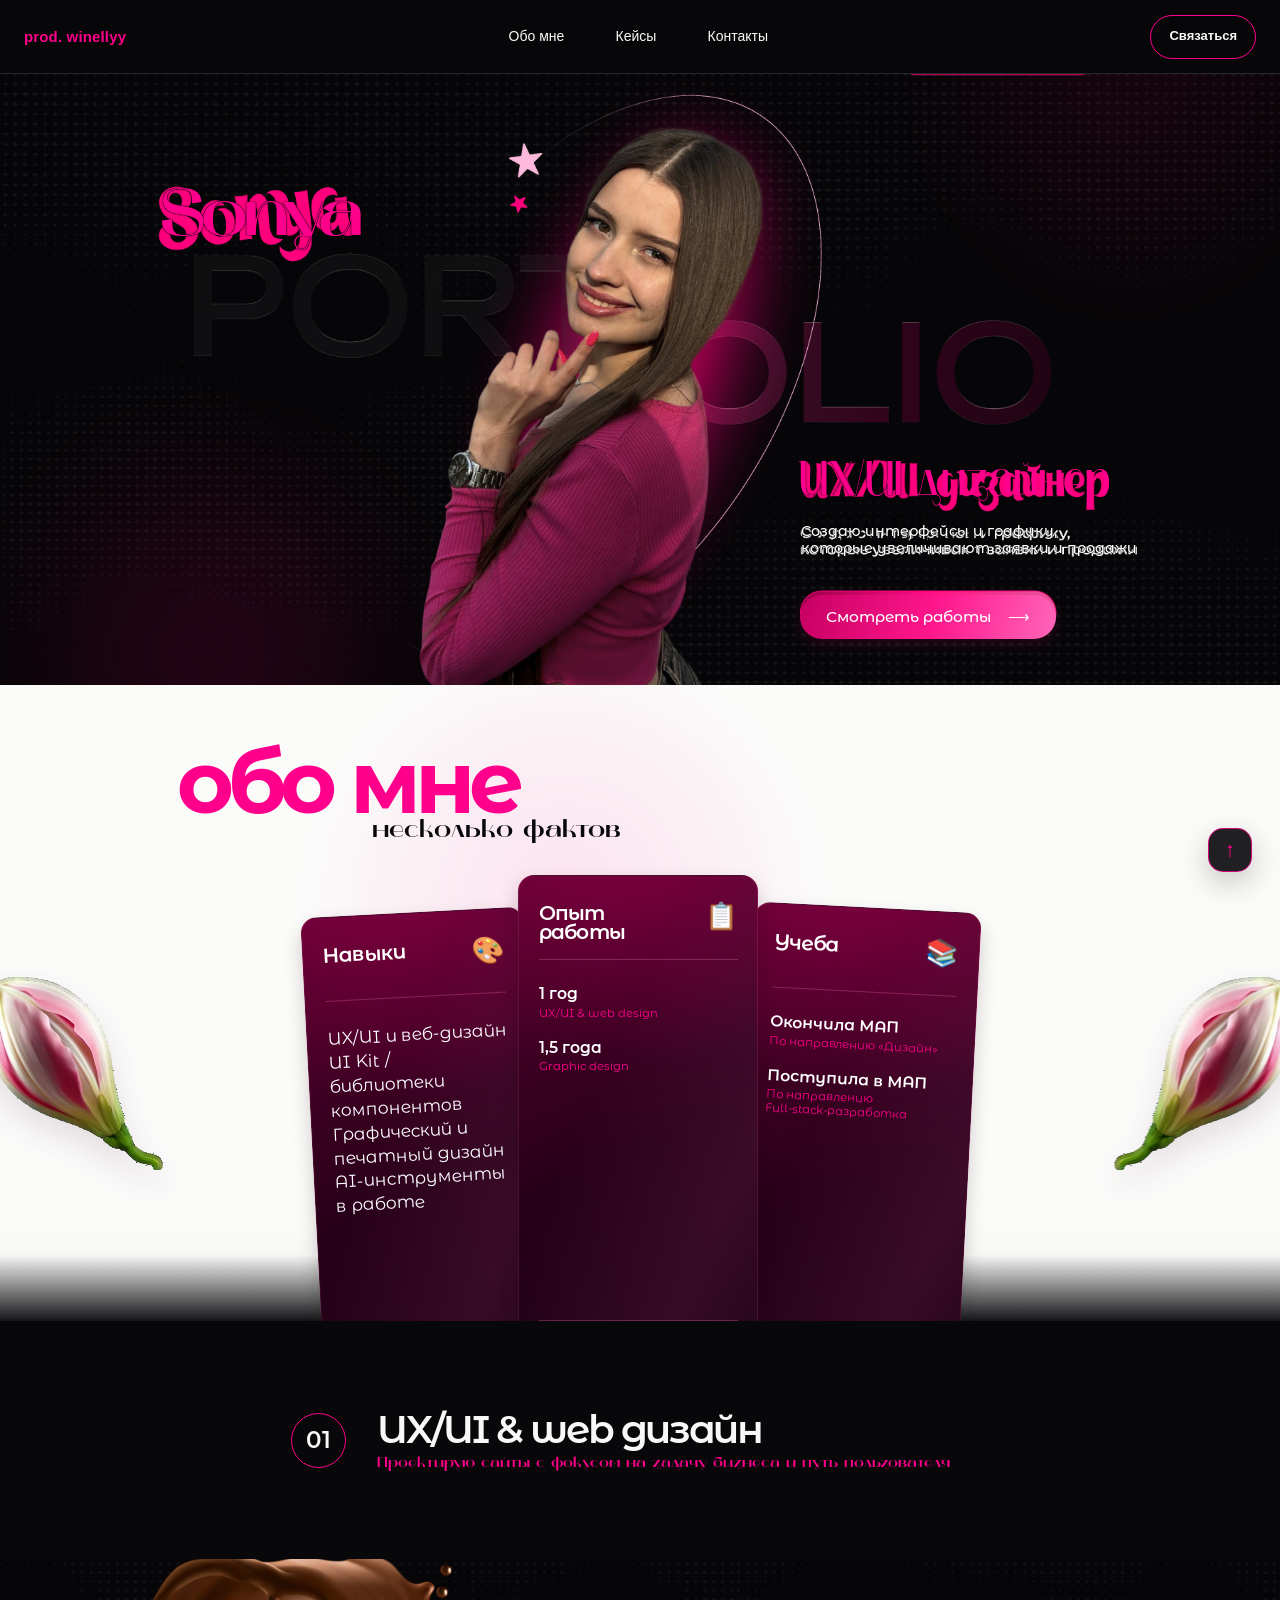
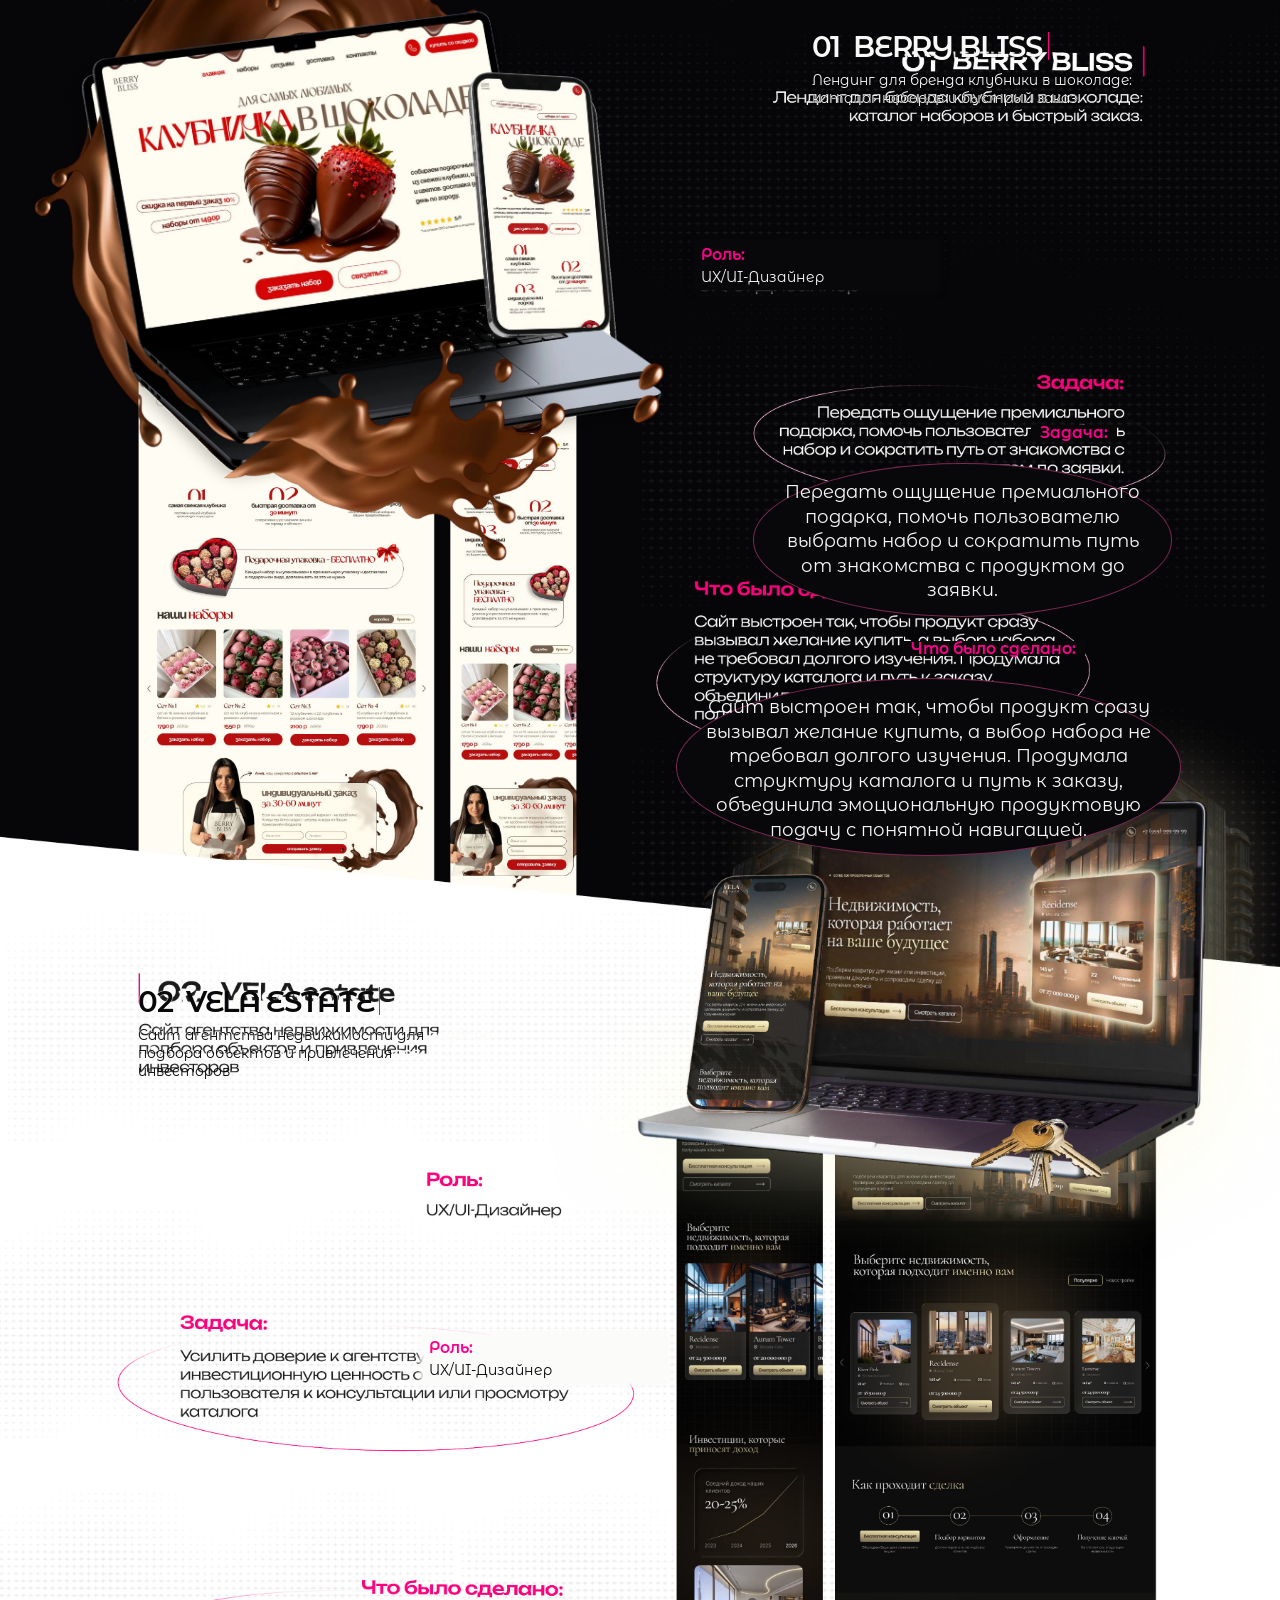
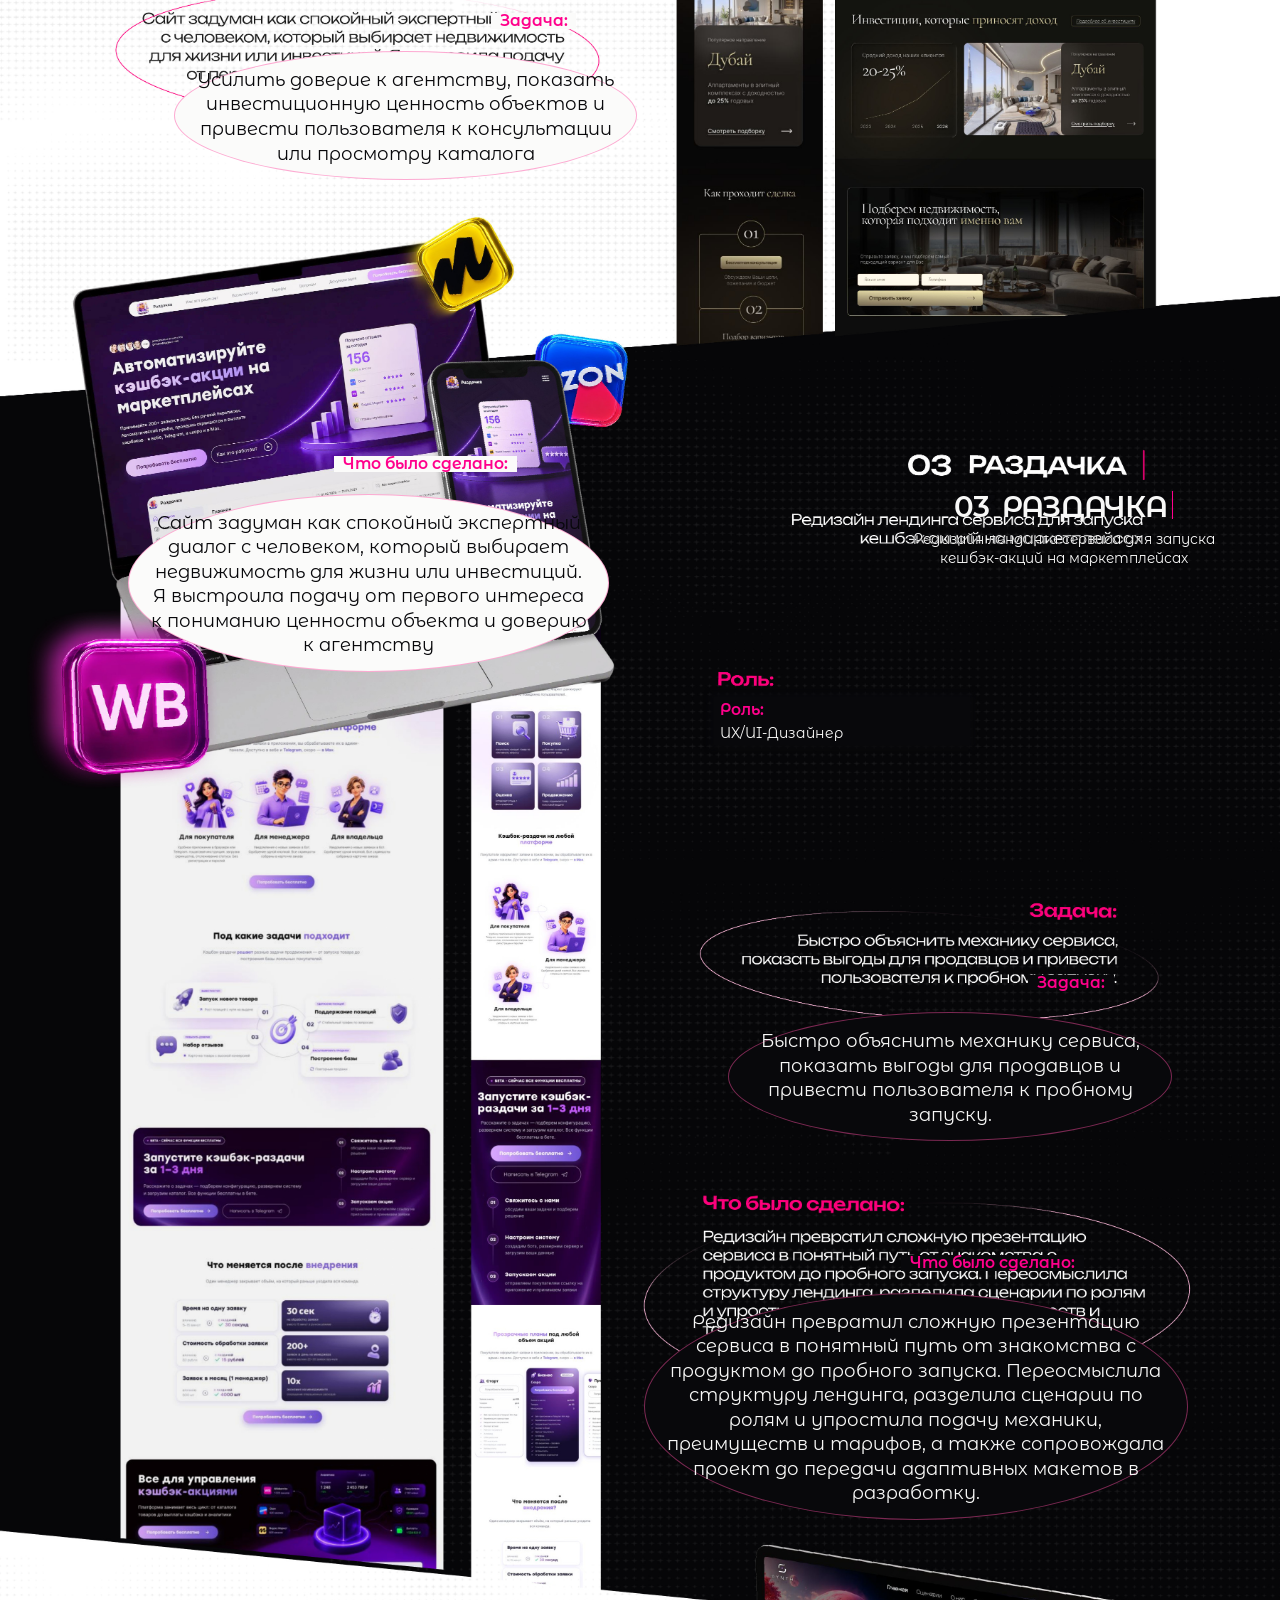
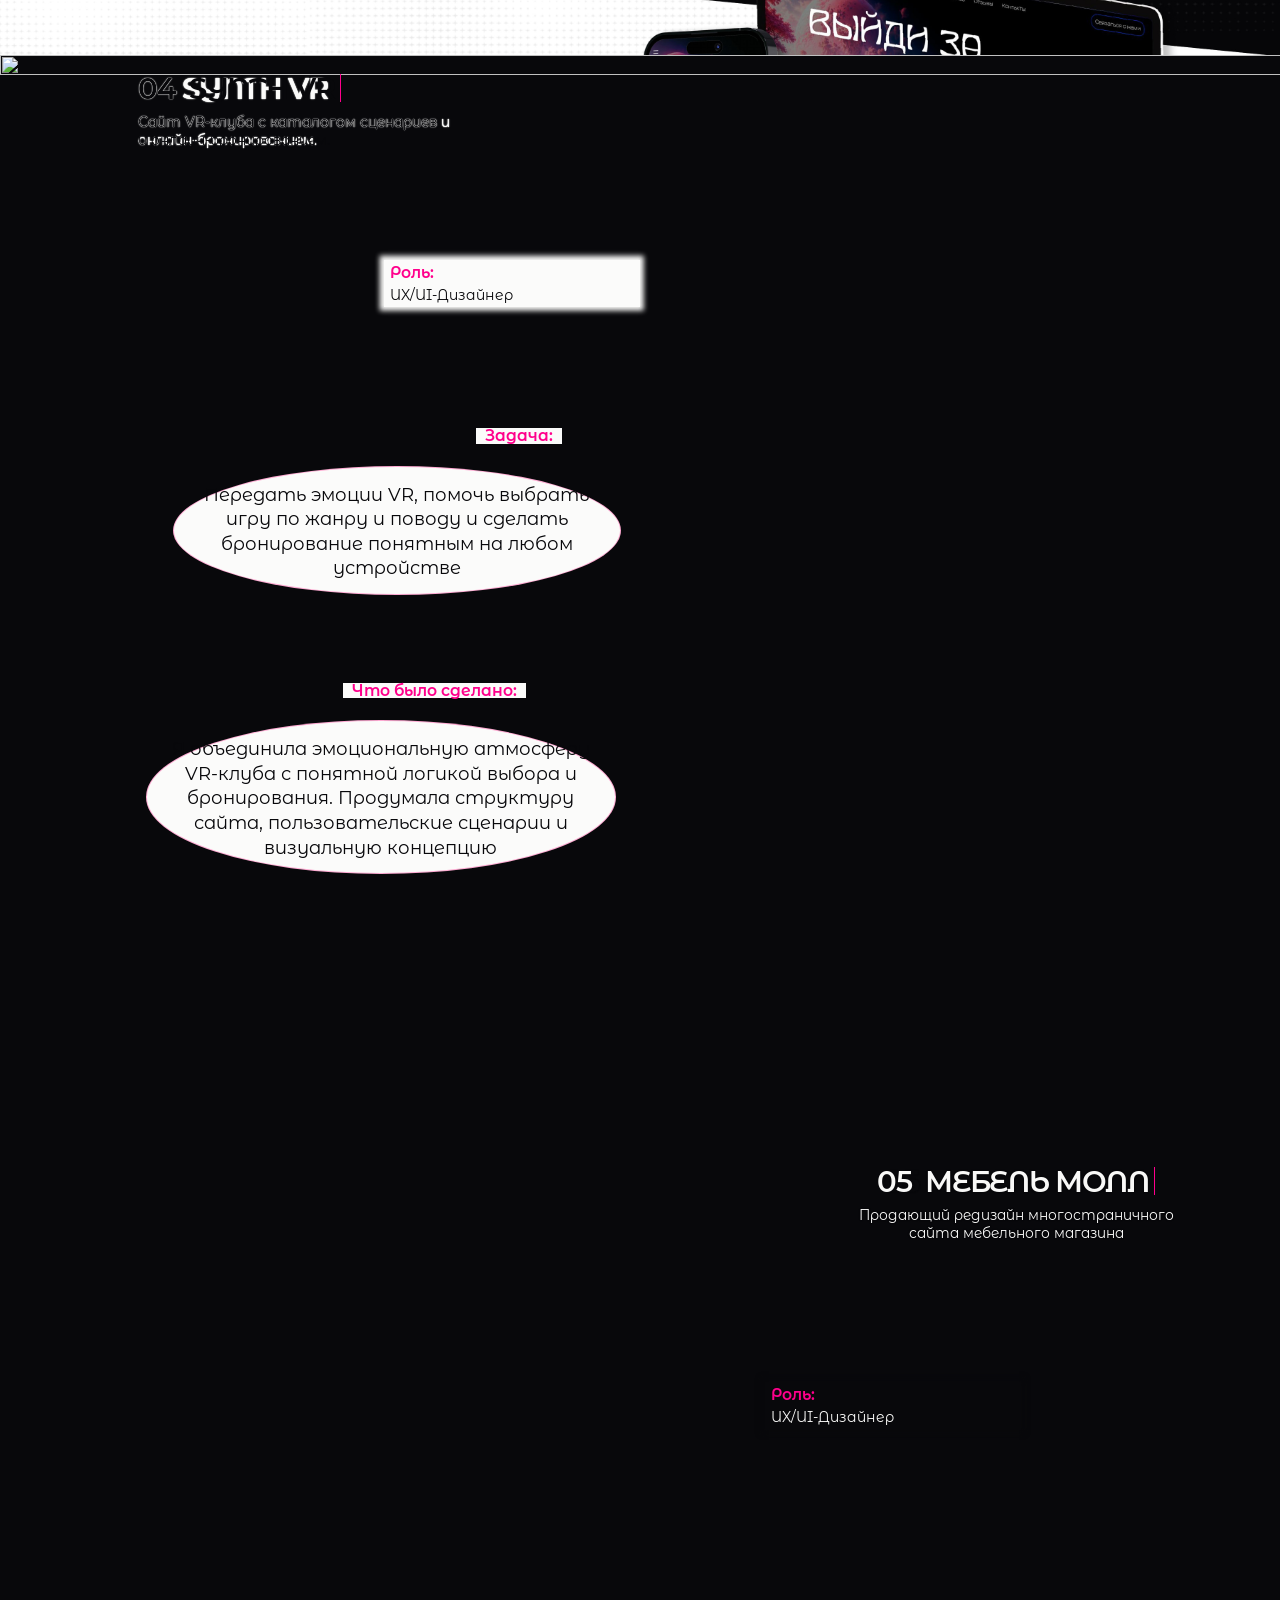
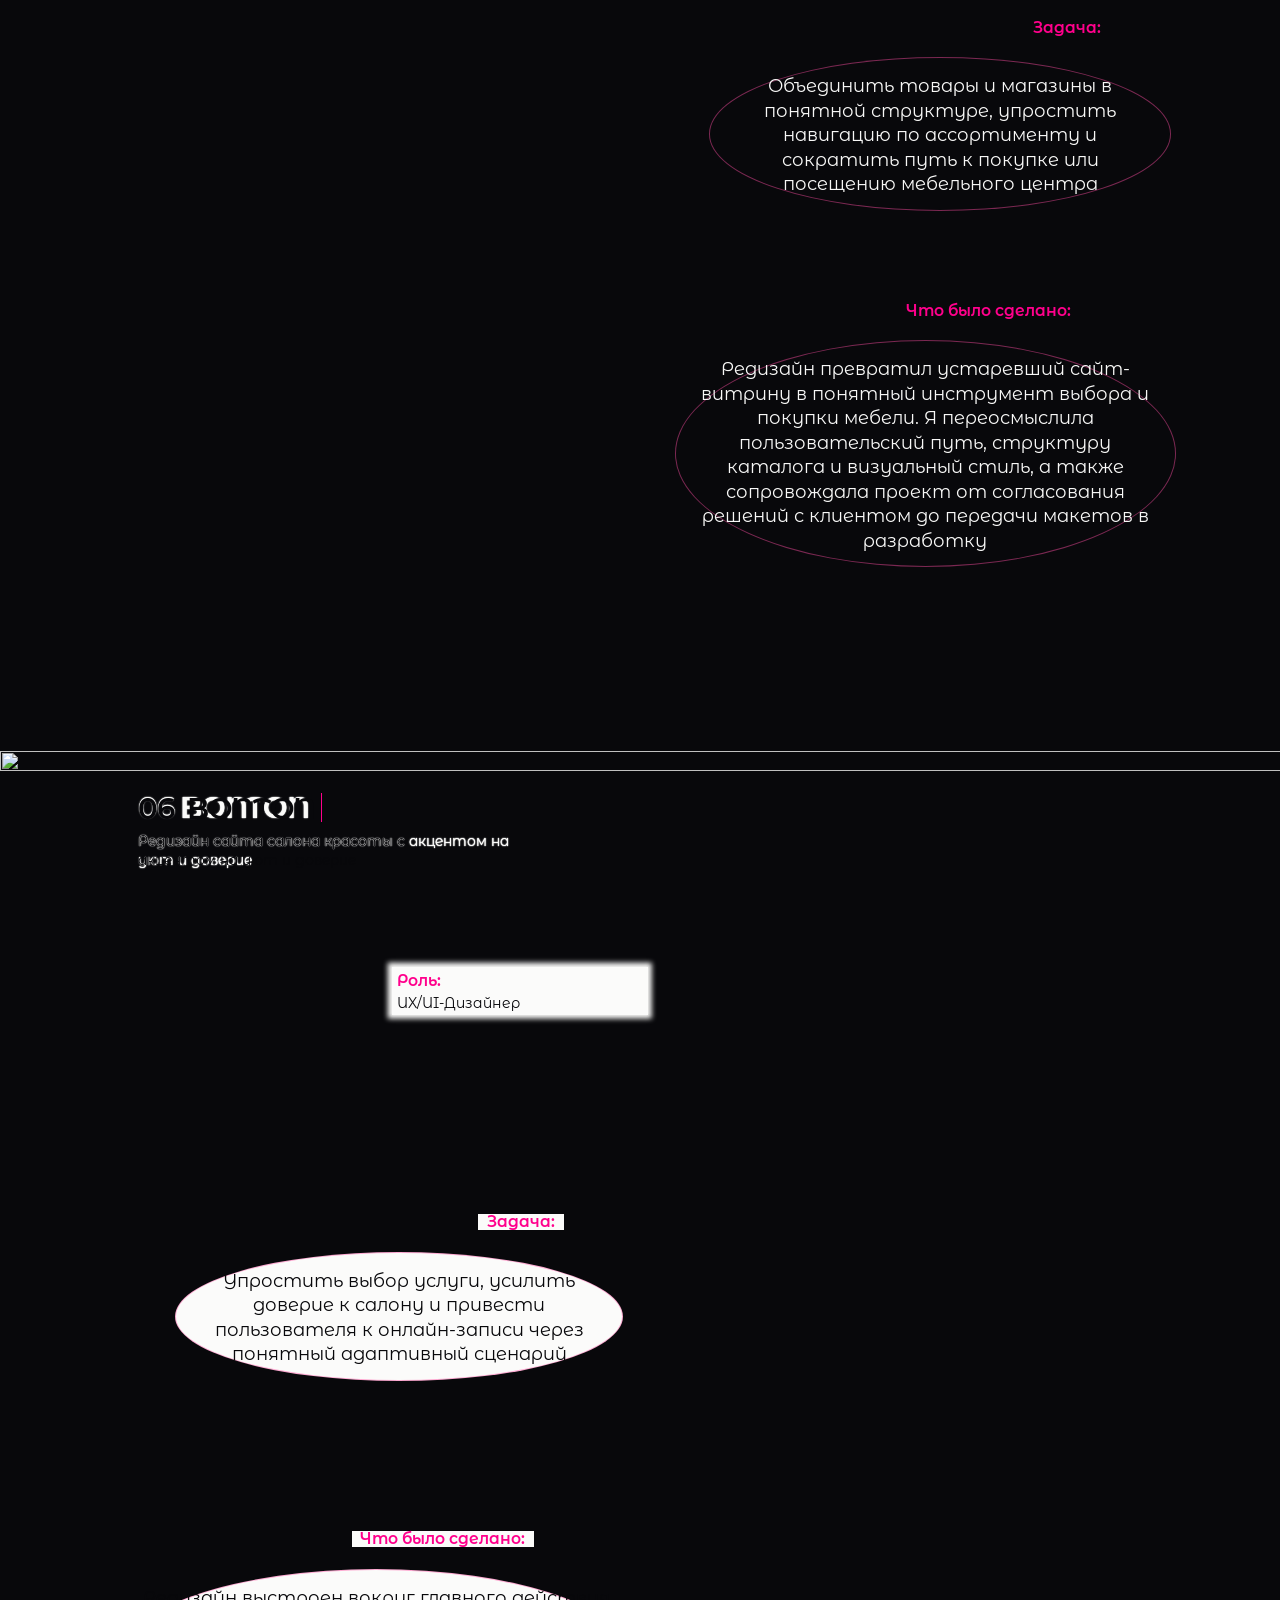
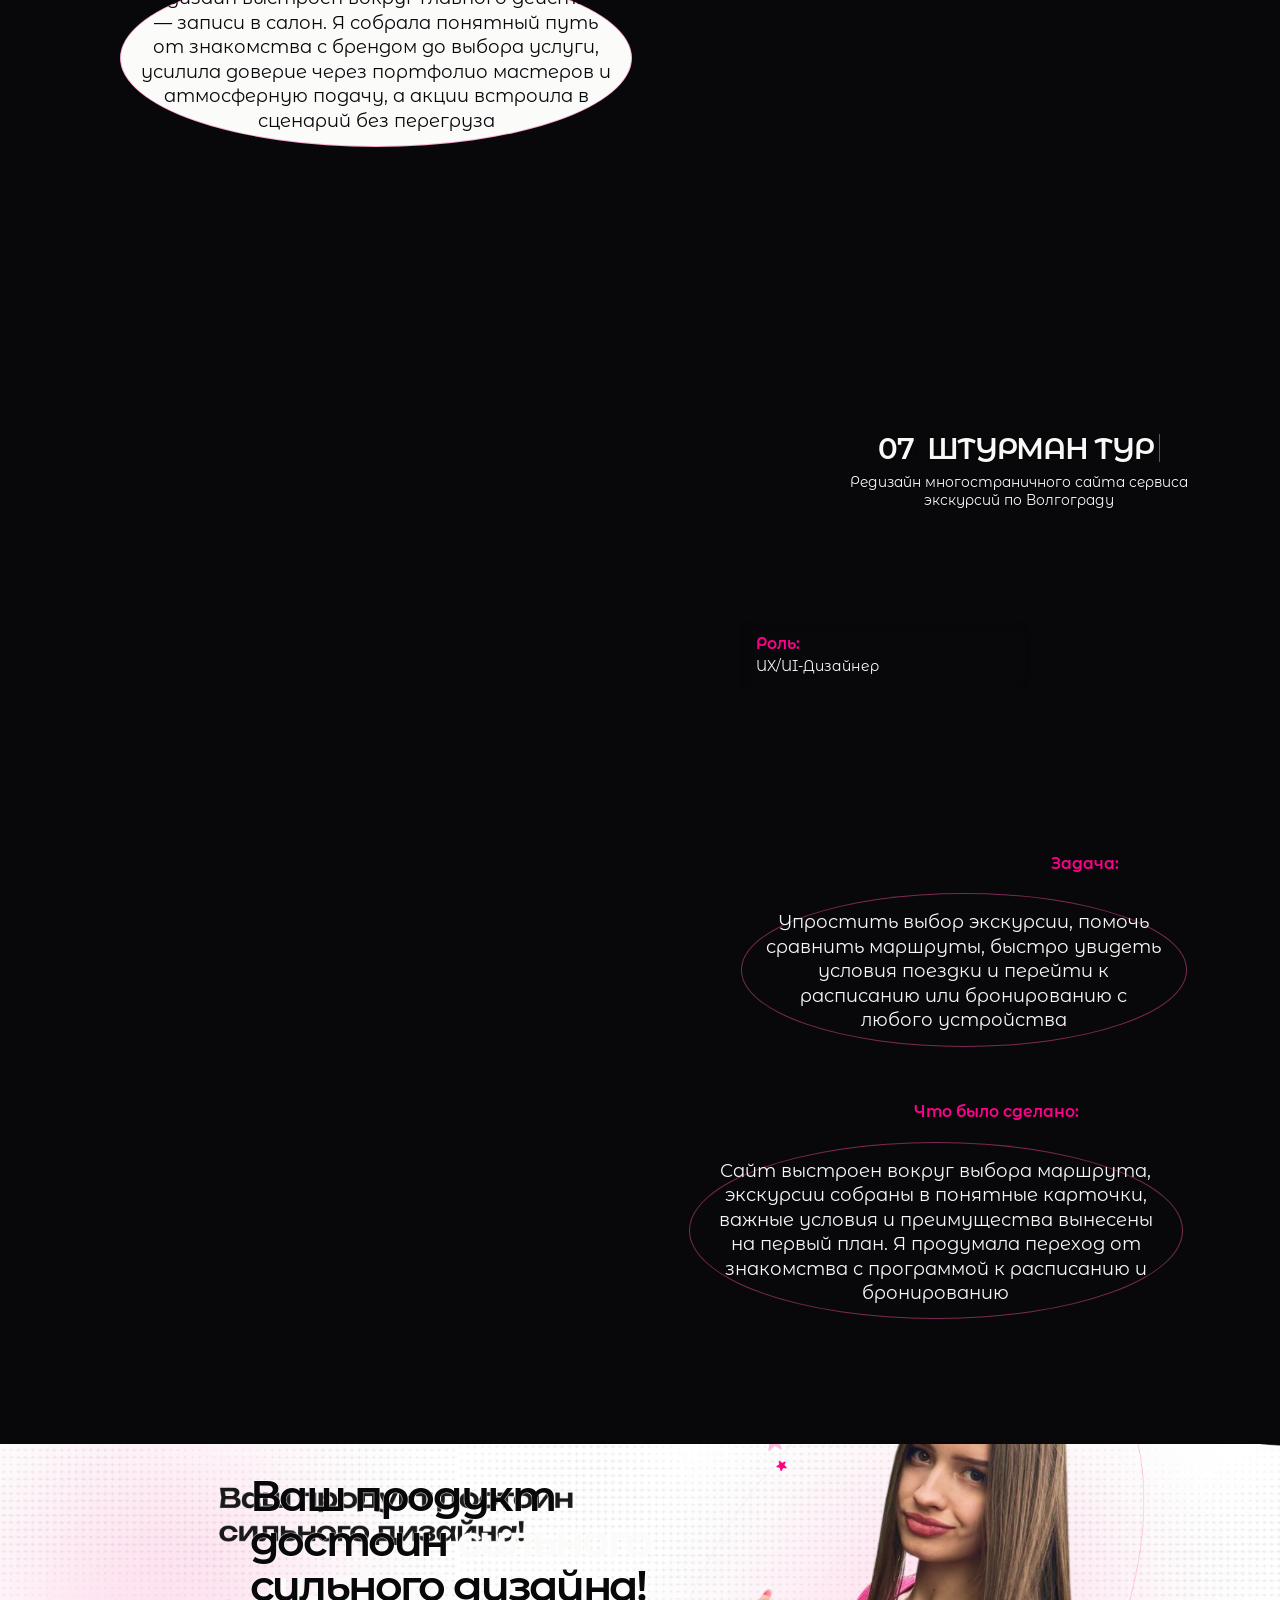
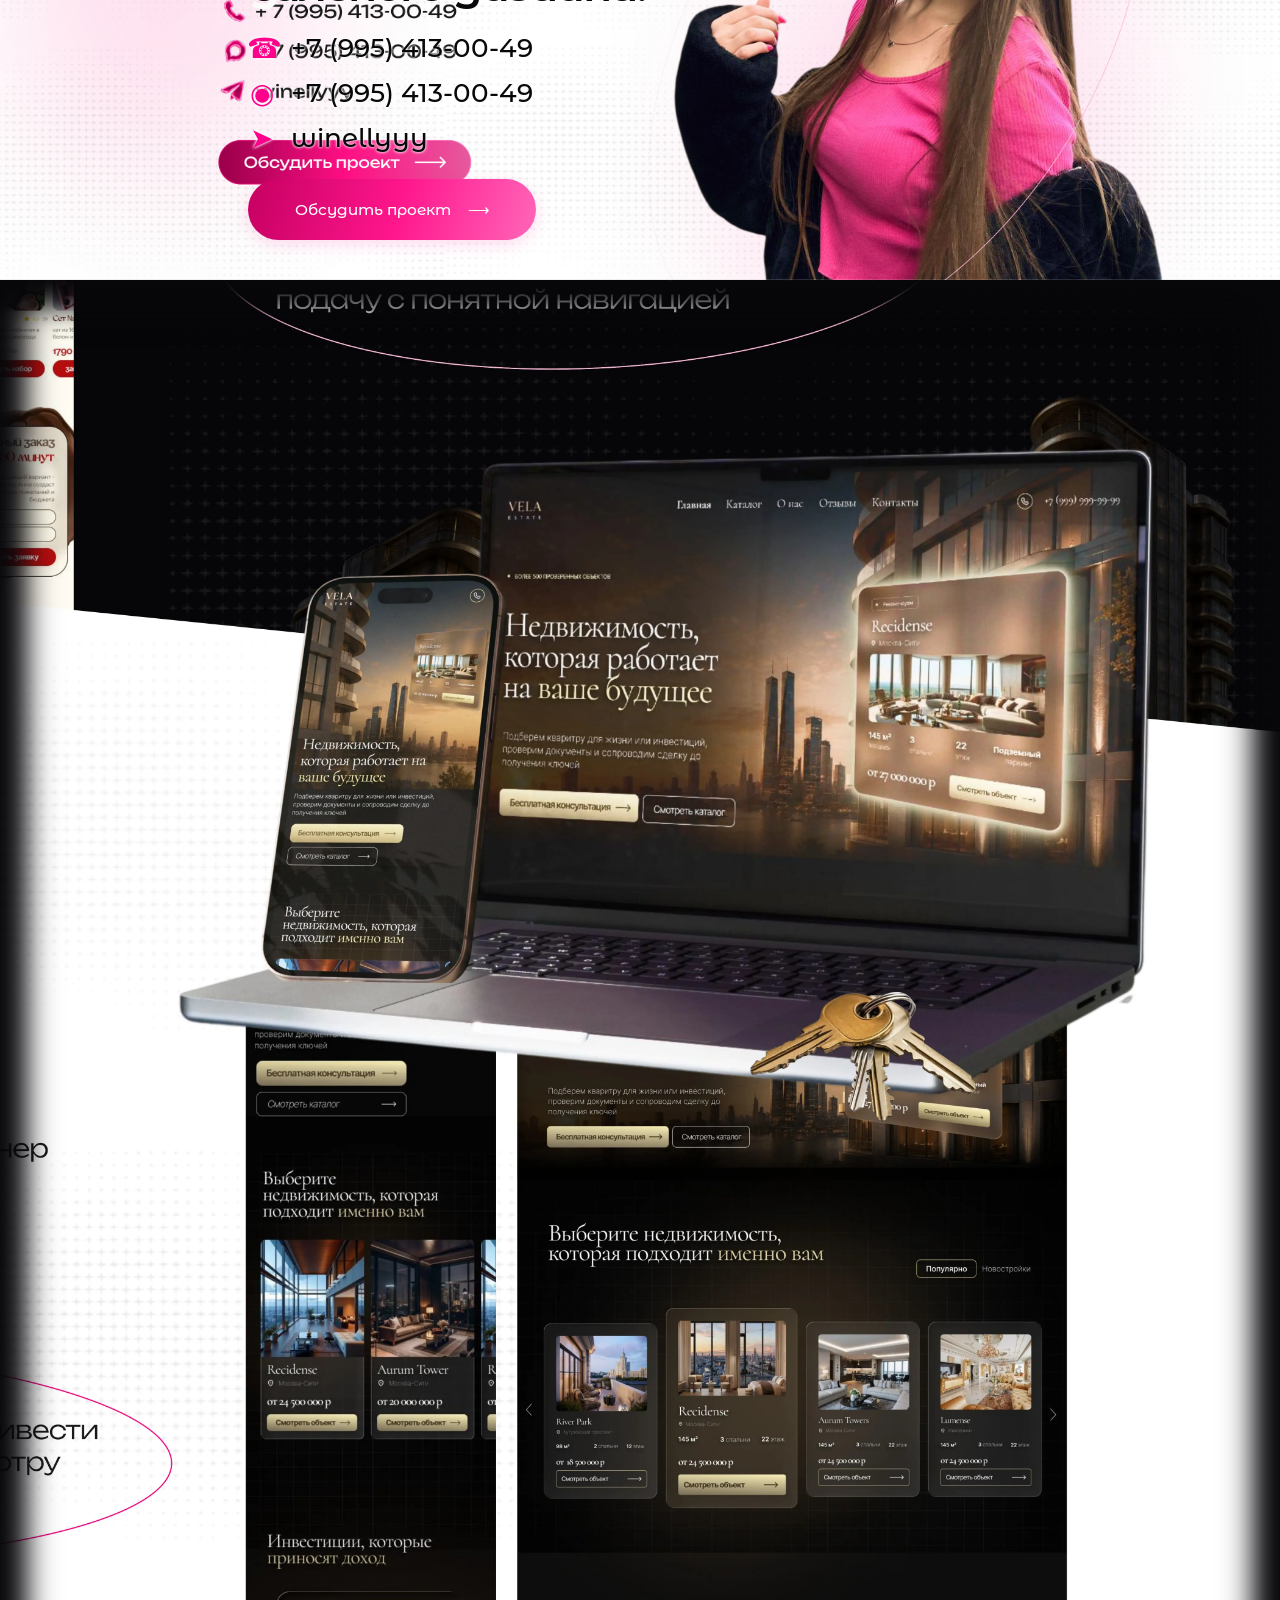
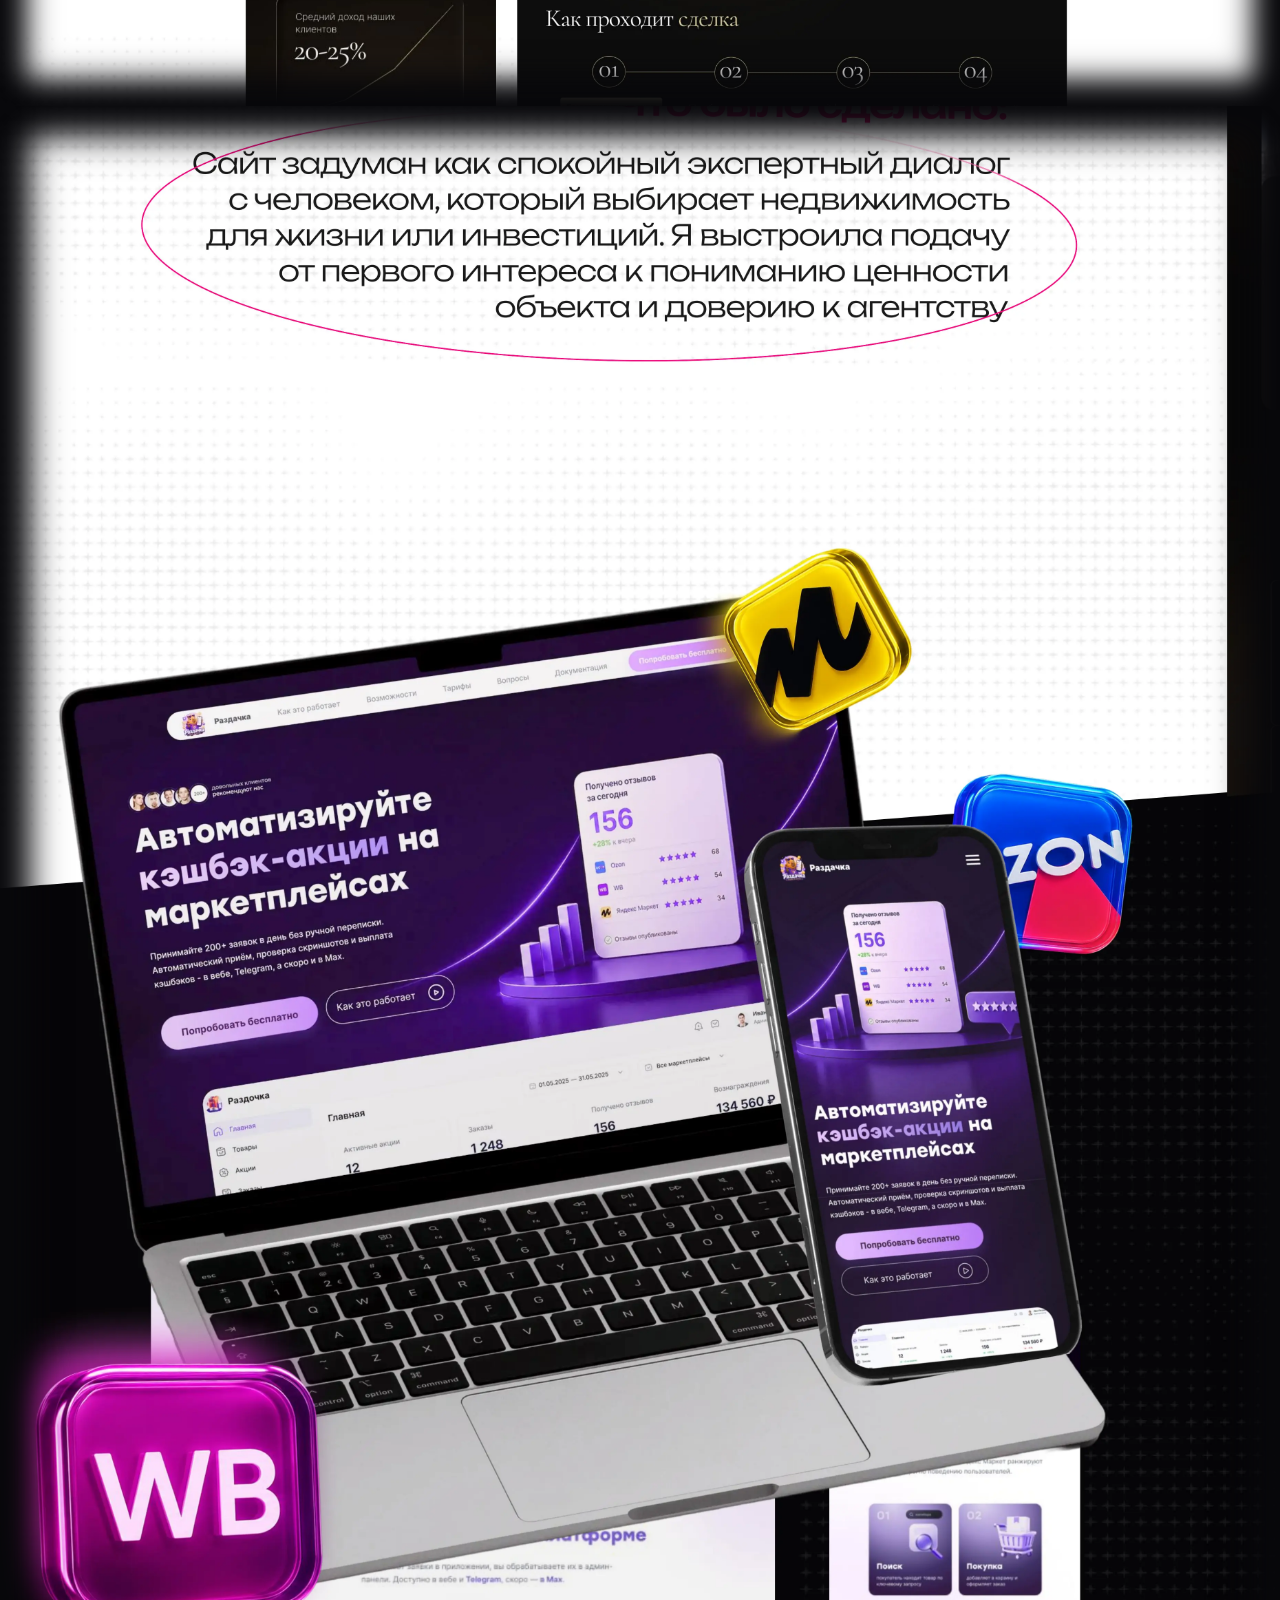
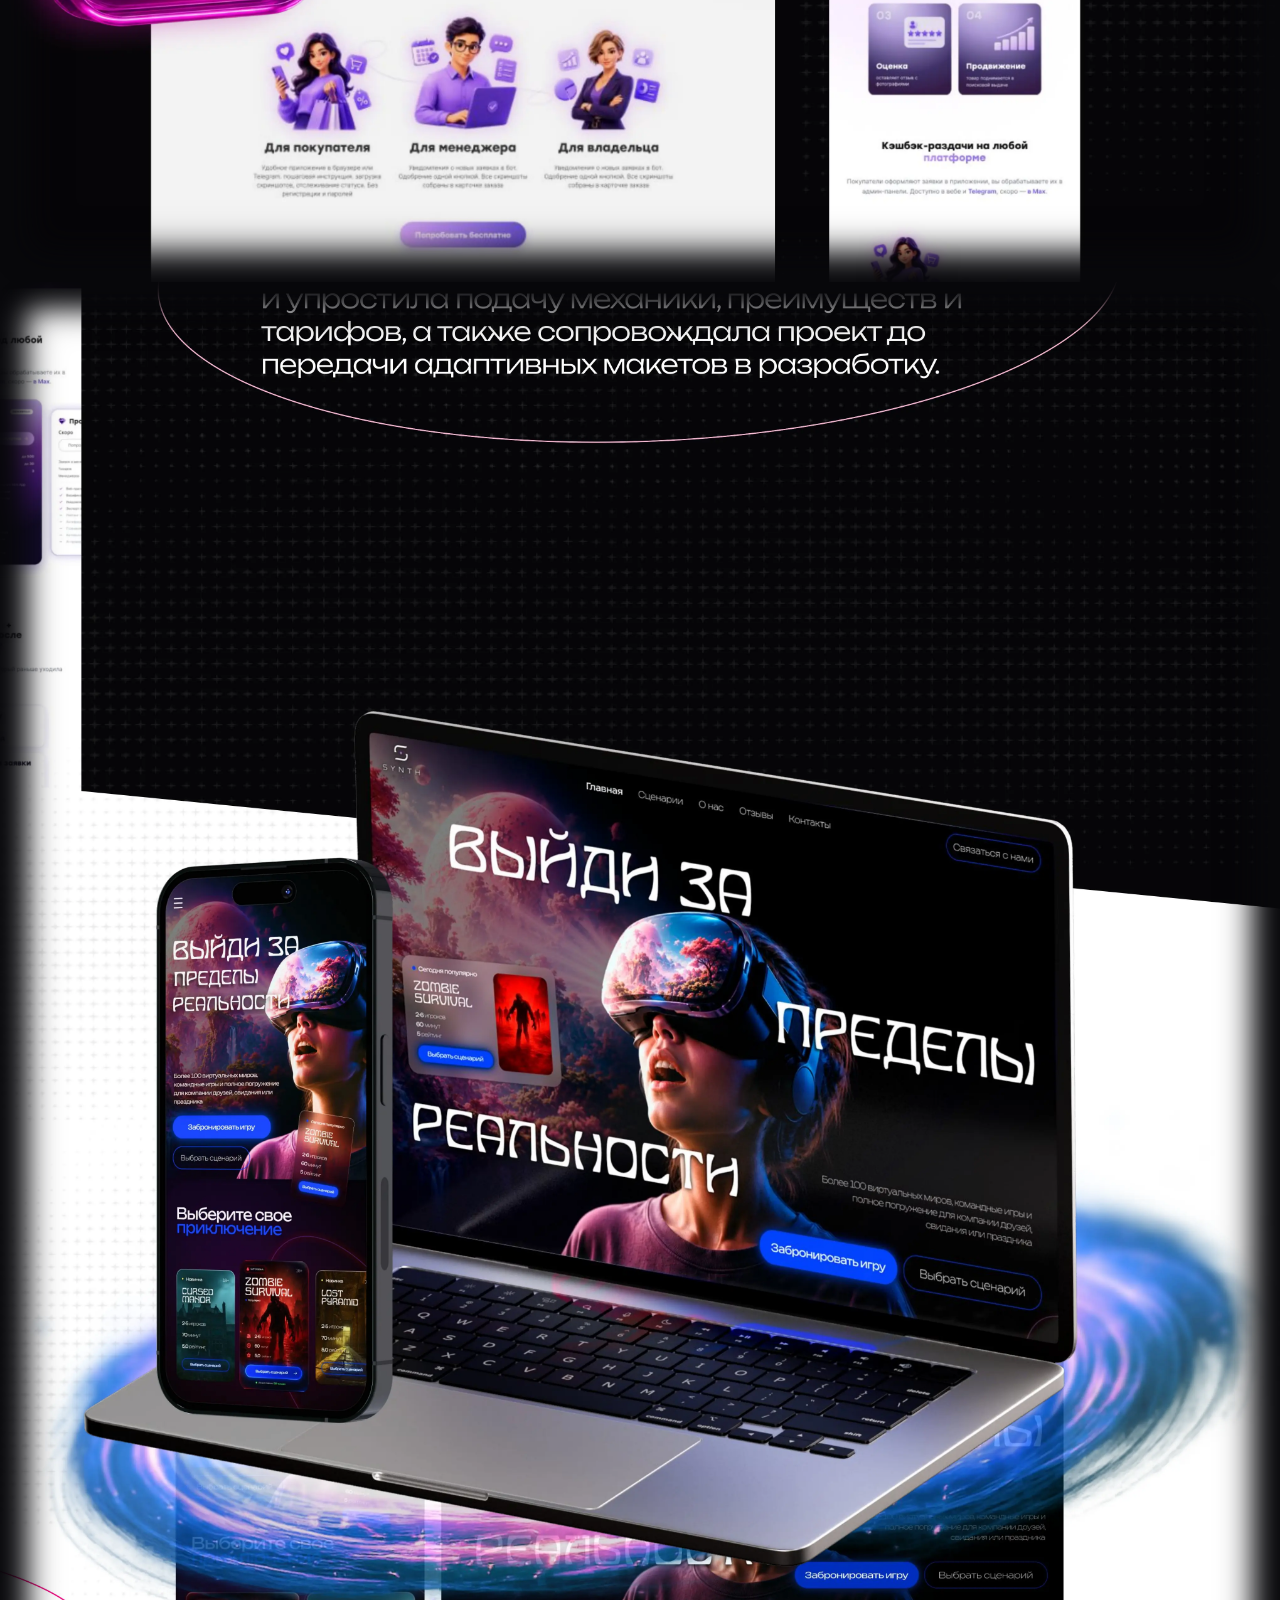
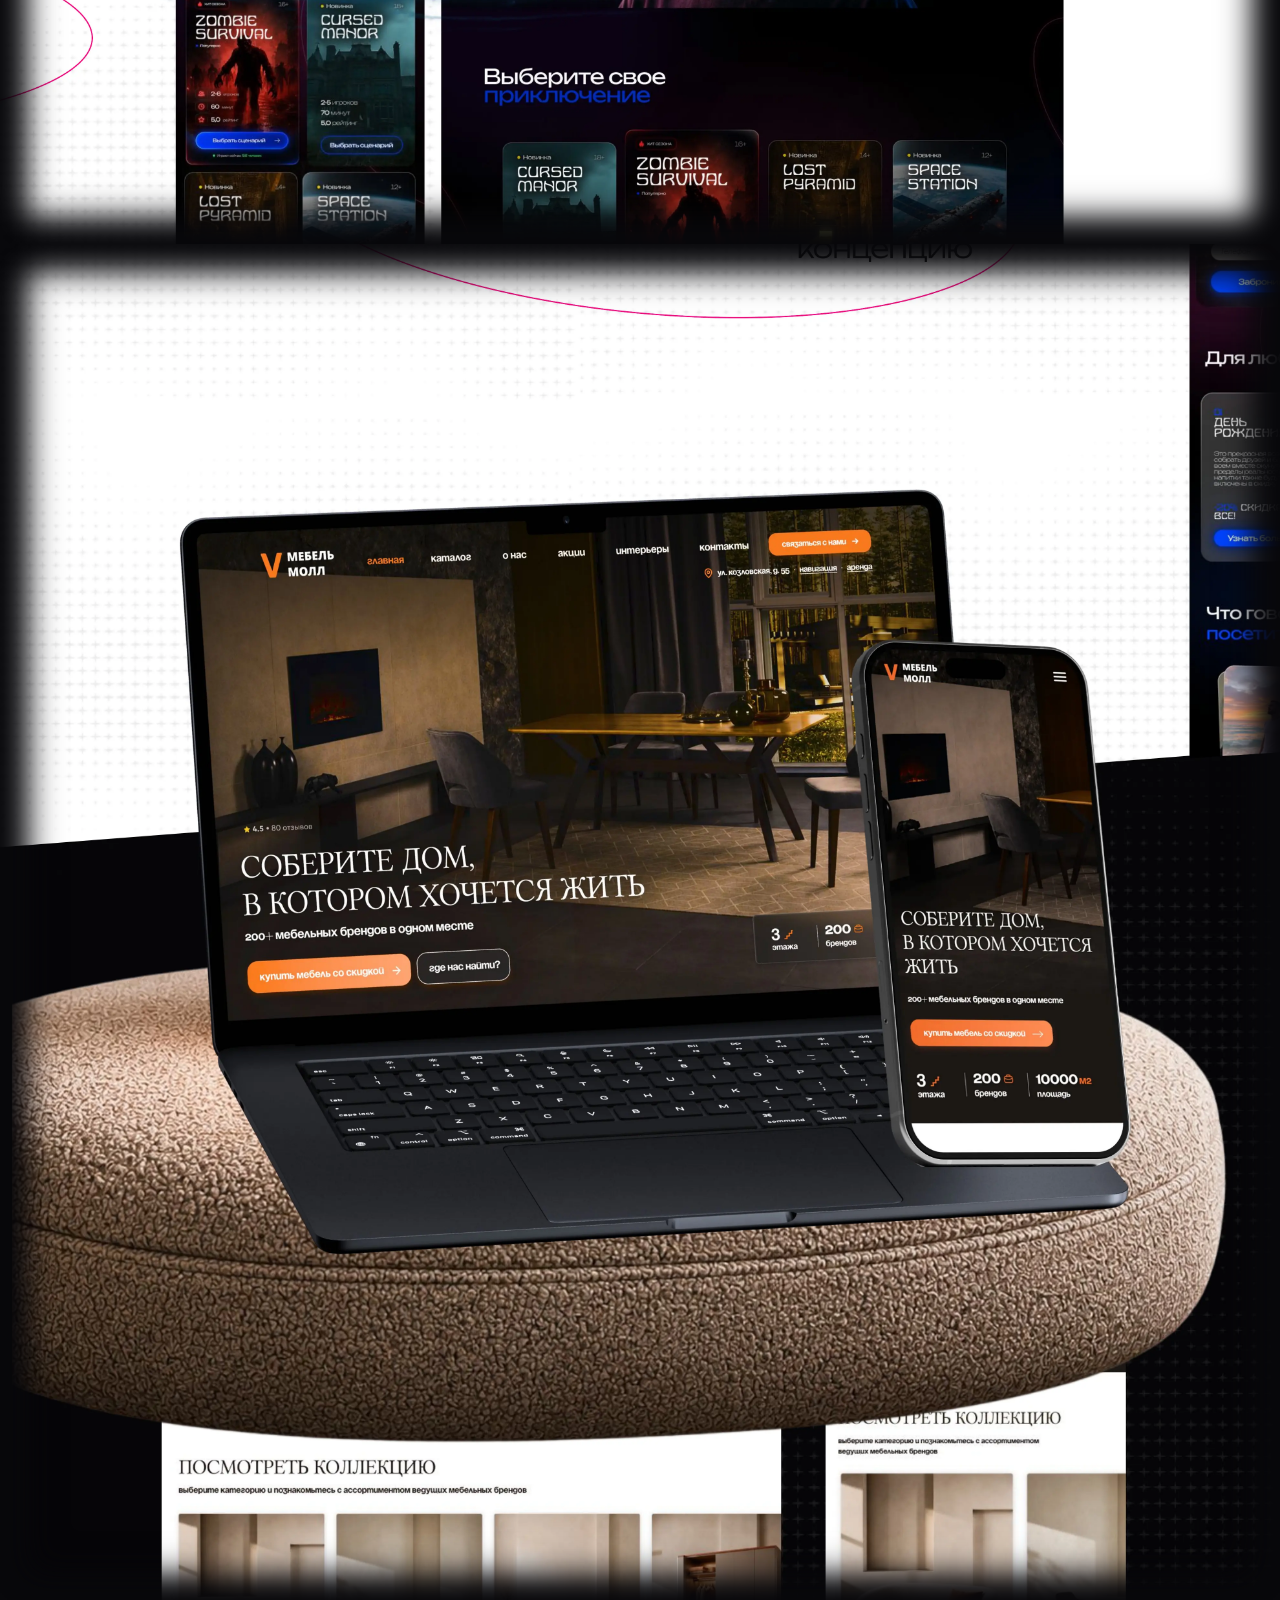
==== index.html @ 5a48e7af "Tune semantic overlay to original artwork" ====
<!doctype html>
<html lang="ru">
  <head>
    <meta charset="UTF-8" />
    <meta name="viewport" content="width=device-width, initial-scale=1" />
    <meta name="theme-color" content="#08080b" />
    <meta name="description" content="Портфолио UX/UI и веб-дизайнера Сони. Сайты, интерфейсы и визуальные концепции." />
    <title>Sonya — UX/UI Designer</title>
    <link rel="preload" href="./assets/img/01.jpg" as="image" fetchpriority="high" />
    <link rel="preload" href="./assets/img/device-berry.webp" as="image" />
    <link rel="preload" href="./assets/media/flower-bloom-poster.webp" as="image" />
    <link rel="stylesheet" href="./assets/css/00-reset.css" />
    <link rel="stylesheet" href="./assets/css/01-base.css" />
    <link rel="stylesheet" href="./assets/css/02-header.css" />
    <link rel="stylesheet" href="./assets/css/03-portfolio.css" />
    <link rel="stylesheet" href="./assets/css/04-about.css" />
    <link rel="stylesheet" href="./assets/css/05-cases.css" />
    <link rel="stylesheet" href="./assets/css/06-contacts.css" />
    <link rel="stylesheet" href="./assets/css/07-buttons.css" />
    <link rel="stylesheet" href="./assets/css/08-responsive.css" />
    <link rel="stylesheet" href="./assets/css/09-semantic-overlays.css" />
  </head>
  <body>
    <header class="site-header">
      <div class="header-inner">
        <a class="brand" href="#top" aria-label="Перейти в начало страницы">prod. winellyy</a>
        <nav class="desktop-nav" aria-label="Основная навигация">
          <a href="#about">Обо мне</a><a href="#cases">Кейсы</a><a href="#contacts">Контакты</a>
        </nav>
        <a class="header-cta" href="https://t.me/winellyy" target="_blank" rel="noreferrer" aria-label="Связаться в Telegram с @winellyy">Связаться</a>
      </div>
    </header>

    <main>
      <section class="portfolio-canvas" id="top" aria-label="Портфолио UX/UI дизайнера Сони">
        <span class="page-anchor anchor-about" id="about" aria-hidden="true"></span>
        <span class="page-anchor anchor-cases" id="cases" aria-hidden="true"></span>
        <span class="page-anchor anchor-contacts" id="contacts" aria-hidden="true"></span>

        <div class="portfolio-artwork" aria-hidden="true">
          <img class="portfolio-chunk" src="./assets/img/01.jpg" width="3600" height="7007" alt="" />
          <img class="portfolio-chunk" src="./assets/img/02.jpg" width="3600" height="6439" alt="" />
          <img class="portfolio-chunk" src="./assets/img/03.jpg" width="3600" height="6458" alt="" />
          <img class="portfolio-chunk" src="./assets/img/04.jpg" width="3600" height="6448" alt="" />
          <img class="portfolio-chunk" src="./assets/img/05.jpg" width="3600" height="1228" alt="" />
        </div>

        <img class="detail-layer detail-vela" src="./assets/img/device-vela.webp" width="4200" height="4680" alt="" aria-hidden="true" draggable="false" />
        <img class="detail-layer detail-razdacha" src="./assets/img/device-razdacha.webp" width="3720" height="5160" alt="" aria-hidden="true" loading="lazy" draggable="false" />
        <img class="detail-layer detail-synth" src="./assets/img/device-synth.webp" width="4080" height="4980" alt="" aria-hidden="true" loading="lazy" draggable="false" />
        <img class="detail-layer detail-mebel" src="./assets/img/device-mebel.webp" width="3960" height="4200" alt="" aria-hidden="true" loading="lazy" draggable="false" />
        <img class="detail-layer detail-bonton" src="./assets/img/device-bonton.webp" width="4200" height="5100" alt="" aria-hidden="true" loading="lazy" draggable="false" />
        <img class="detail-layer detail-shturman" src="./assets/img/device-shturman.webp" width="3840" height="3960" alt="" aria-hidden="true" loading="lazy" draggable="false" />

        <div class="semantic-overlay">
          <section class="semantic-hero" aria-labelledby="hero-title">
            <p class="hero-name erase-ink" data-erase="Sonya"><span>Sonya</span></p>
            <div class="hero-copy surface-dark">
              <h1 class="erase-ink" data-erase="UX/UI дизайнер" id="hero-title"><span>UX/UI дизайнер</span></h1>
              <p class="erase-ink" data-erase="Создаю интерфейсы и графику,&#10;которые увеличивают заявки и продажи"><span>Создаю интерфейсы и графику,<br />которые увеличивают заявки и продажи</span></p>
              <a class="semantic-button" href="#cases">Смотреть работы <span aria-hidden="true">⟶</span></a>
            </div>
          </section>

          <section class="semantic-about surface-light" aria-labelledby="about-title">
            <div class="about-bloom about-bloom-left" aria-hidden="true">
              <video muted playsinline preload="auto" poster="./assets/media/flower-bloom-poster.webp" tabindex="-1"><source src="./assets/media/flower-bloom.webm" type="video/webm" /><source src="./assets/media/flower-bloom.mp4" type="video/mp4" /></video>
            </div>
            <div class="about-bloom about-bloom-right" aria-hidden="true">
              <video muted playsinline preload="auto" poster="./assets/media/flower-bloom-poster.webp" tabindex="-1"><source src="./assets/media/flower-bloom.webm" type="video/webm" /><source src="./assets/media/flower-bloom.mp4" type="video/mp4" /></video>
            </div>
            <header class="about-heading"><h2 id="about-title">обо мне</h2><p>несколько фактов</p></header>
            <div class="fact-cards" aria-label="Навыки, опыт и образование">
              <article class="fact-card fact-card-skills">
                <header><h3>Навыки</h3><span aria-hidden="true">🎨</span></header>
                <ul><li>UX/UI и веб-дизайн</li><li>UI Kit / библиотеки компонентов</li><li>Графический и печатный дизайн</li><li>AI-инструменты в работе</li></ul>
                <p class="fact-card-note">Проектирую цифровые продукты и создаю графику для онлайн- и офлайн-коммуникаций</p>
              </article>
              <article class="fact-card fact-card-experience">
                <header><h3>Опыт<br />работы</h3><span aria-hidden="true">📋</span></header>
                <dl><div><dt>1 год</dt><dd>UX/UI &amp; web design</dd></div><div><dt>1,5 года</dt><dd>Graphic design</dd></div></dl>
                <p class="fact-card-note">От интерфейсов и сайтов<br />до рекламных материалов</p>
              </article>
              <article class="fact-card fact-card-education">
                <header><h3>Учеба</h3><span aria-hidden="true">📚</span></header>
                <dl><div><dt>Окончила МАП</dt><dd>По направлению «Дизайн»</dd></div><div><dt>Поступила в МАП</dt><dd>По направлению<br />Full-stack-разработка</dd></div></dl>
                <p class="fact-card-note">Освоила основы композиции, типографики и визуальных коммуникаций</p>
              </article>
            </div>
          </section>

          <section class="cases-heading surface-dark" aria-labelledby="cases-title">
            <span class="cases-index" aria-hidden="true">01</span>
            <div><h2 id="cases-title">UX/UI &amp; web дизайн</h2><p>Проектирую сайты с фокусом на задачу бизнеса и путь пользователя</p></div>
          </section>

          <article class="case-copy case-berry surface-dark" aria-labelledby="case-berry-title">
            <img class="detail-berry" src="./assets/img/device-berry.webp" width="2785" height="2622" alt="Мокап сайта Berry Bliss на ноутбуке и телефоне" />
            <header class="case-header"><h3 class="erase-ink" data-erase="01 BERRY BLISS" id="case-berry-title"><span>01&nbsp; BERRY BLISS</span></h3><p class="erase-ink" data-erase="Лендинг для бренда клубники в шоколаде: каталог наборов и быстрый заказ."><span>Лендинг для бренда клубники в шоколаде:<br />каталог наборов и быстрый заказ.</span></p></header>
            <div class="case-role"><strong>Роль:</strong><span>UX/UI-Дизайнер</span></div>
            <section class="case-point case-task"><h4>Задача:</h4><p>Передать ощущение премиального подарка, помочь пользователю выбрать набор и сократить путь от знакомства с продуктом до заявки.</p></section>
            <section class="case-point case-outcome"><h4>Что было сделано:</h4><p>Сайт выстроен так, чтобы продукт сразу вызывал желание купить, а выбор набора не требовал долгого изучения. Продумала структуру каталога и путь к заказу, объединила эмоциональную продуктовую подачу с понятной навигацией.</p></section>
          </article>

          <article class="case-copy case-vela surface-light" aria-labelledby="case-vela-title">
            <header class="case-header"><h3 class="erase-ink" data-erase="02 VELA estate" id="case-vela-title"><span>02&nbsp; VELA estate</span></h3><p class="erase-ink" data-erase="Сайт агентства недвижимости для подбора объектов и привлечения инвесторов"><span>Сайт агентства недвижимости для<br />подбора объектов и привлечения<br />инвесторов</span></p></header>
            <div class="case-role"><strong>Роль:</strong><span>UX/UI-Дизайнер</span></div>
            <section class="case-point case-task"><h4>Задача:</h4><p>Усилить доверие к агентству, показать инвестиционную ценность объектов и привести пользователя к консультации или просмотру каталога</p></section>
            <section class="case-point case-outcome"><h4>Что было сделано:</h4><p>Сайт задуман как спокойный экспертный диалог с человеком, который выбирает недвижимость для жизни или инвестиций. Я выстроила подачу от первого интереса к пониманию ценности объекта и доверию к агентству</p></section>
          </article>

          <article class="case-copy case-razdacha surface-dark" aria-labelledby="case-razdacha-title">
            <header class="case-header"><h3 class="erase-ink" data-erase="03 РАЗДАЧКА" id="case-razdacha-title"><span>03&nbsp; РАЗДАЧКА</span></h3><p class="erase-ink" data-erase="Редизайн лендинга сервиса для запуска кешбэк-акций на маркетплейсах"><span>Редизайн лендинга сервиса для запуска<br />кешбэк-акций на маркетплейсах</span></p></header>
            <div class="case-role"><strong>Роль:</strong><span>UX/UI-Дизайнер</span></div>
            <section class="case-point case-task"><h4>Задача:</h4><p>Быстро объяснить механику сервиса, показать выгоды для продавцов и привести пользователя к пробному запуску.</p></section>
            <section class="case-point case-outcome"><h4>Что было сделано:</h4><p>Редизайн превратил сложную презентацию сервиса в понятный путь от знакомства с продуктом до пробного запуска. Переосмыслила структуру лендинга, разделила сценарии по ролям и упростила подачу механики, преимуществ и тарифов, а также сопровождала проект до передачи адаптивных макетов в разработку.</p></section>
          </article>

          <article class="case-copy case-synth surface-light" aria-labelledby="case-synth-title">
            <header class="case-header"><h3 class="erase-ink" data-erase="04 SYNTH VR" id="case-synth-title"><span>04&nbsp; SYNTH VR</span></h3><p class="erase-ink" data-erase="Сайт VR-клуба с каталогом сценариев и онлайн-бронированием."><span>Сайт VR-клуба с каталогом сценариев<br />и онлайн-бронированием.</span></p></header>
            <div class="case-role"><strong>Роль:</strong><span>UX/UI-Дизайнер</span></div>
            <section class="case-point case-task"><h4>Задача:</h4><p>Передать эмоции VR, помочь выбрать игру по жанру и поводу и сделать бронирование понятным на любом устройстве</p></section>
            <section class="case-point case-outcome"><h4>Что было сделано:</h4><p>Я объединила эмоциональную атмосферу VR-клуба с понятной логикой выбора и бронирования. Продумала структуру сайта, пользовательские сценарии и визуальную концепцию</p></section>
          </article>

          <article class="case-copy case-mebel surface-dark" aria-labelledby="case-mebel-title">
            <header class="case-header"><h3 class="erase-ink" data-erase="05 МЕБЕЛЬ МОЛЛ" id="case-mebel-title"><span>05&nbsp; МЕБЕЛЬ МОЛЛ</span></h3><p class="erase-ink" data-erase="Продающий редизайн многостраничного сайта мебельного магазина"><span>Продающий редизайн многостраничного<br />сайта мебельного магазина</span></p></header>
            <div class="case-role"><strong>Роль:</strong><span>UX/UI-Дизайнер</span></div>
            <section class="case-point case-task"><h4>Задача:</h4><p>Объединить товары и магазины в понятной структуре, упростить навигацию по ассортименту и сократить путь к покупке или посещению мебельного центра</p></section>
            <section class="case-point case-outcome"><h4>Что было сделано:</h4><p>Редизайн превратил устаревший сайт-витрину в понятный инструмент выбора и покупки мебели. Я переосмыслила пользовательский путь, структуру каталога и визуальный стиль, а также сопровождала проект от согласования решений с клиентом до передачи макетов в разработку</p></section>
          </article>

          <article class="case-copy case-bonton surface-light" aria-labelledby="case-bonton-title">
            <header class="case-header"><h3 class="erase-ink" data-erase="06 BONTON" id="case-bonton-title"><span>06&nbsp; BONTON</span></h3><p class="erase-ink" data-erase="Редизайн сайта салона красоты с акцентом на уют и доверие"><span>Редизайн сайта салона красоты с<br />акцентом на уют и доверие</span></p></header>
            <div class="case-role"><strong>Роль:</strong><span>UX/UI-Дизайнер</span></div>
            <section class="case-point case-task"><h4>Задача:</h4><p>Упростить выбор услуги, усилить доверие к салону и привести пользователя к онлайн-записи через понятный адаптивный сценарий</p></section>
            <section class="case-point case-outcome"><h4>Что было сделано:</h4><p>Редизайн выстроен вокруг главного действия — записи в салон. Я собрала понятный путь от знакомства с брендом до выбора услуги, усилила доверие через портфолио мастеров и атмосферную подачу, а акции встроила в сценарий без перегруза</p></section>
          </article>

          <article class="case-copy case-shturman surface-dark" aria-labelledby="case-shturman-title">
            <header class="case-header"><h3 class="erase-ink" data-erase="07 ШТУРМАН ТУР" id="case-shturman-title"><span>07&nbsp; ШТУРМАН ТУР</span></h3><p class="erase-ink" data-erase="Редизайн многостраничного сайта сервиса экскурсий по Волгограду"><span>Редизайн многостраничного сайта сервиса<br />экскурсий по Волгограду</span></p></header>
            <div class="case-role"><strong>Роль:</strong><span>UX/UI-Дизайнер</span></div>
            <section class="case-point case-task"><h4>Задача:</h4><p>Упростить выбор экскурсии, помочь сравнить маршруты, быстро увидеть условия поездки и перейти к расписанию или бронированию с любого устройства</p></section>
            <section class="case-point case-outcome"><h4>Что было сделано:</h4><p>Сайт выстроен вокруг выбора маршрута, экскурсии собраны в понятные карточки, важные условия и преимущества вынесены на первый план. Я продумала переход от знакомства с программой к расписанию и бронированию</p></section>
          </article>

          <section class="semantic-contacts surface-light" aria-labelledby="contacts-title">
            <h2 class="erase-ink" data-erase="Ваш продукт достоин сильного дизайна!" id="contacts-title"><span>Ваш продукт достоин<br />сильного дизайна!</span></h2>
            <address><a href="tel:+79954130049"><span aria-hidden="true">☎</span>+7 (995) 413-00-49</a><a href="https://max.ru/+79954130049" target="_blank" rel="noreferrer"><span aria-hidden="true">◉</span>+7 (995) 413-00-49</a><a href="https://t.me/winellyy" target="_blank" rel="noreferrer"><span aria-hidden="true">➤</span>winellyyy</a></address>
            <a class="semantic-button" href="https://t.me/winellyy" target="_blank" rel="noreferrer">Обсудить проект <span aria-hidden="true">⟶</span></a>
          </section>
        </div>
      </section>

      <a class="back-to-cases" href="#cases" aria-label="Вернуться к началу кейсов" title="К началу кейсов"><span aria-hidden="true">↑</span></a>
    </main>
    <script src="./assets/js/site.js" defer></script>
  </body>
</html>
---- assets/css/01-base.css ----
:root {
  --black: #08080b;
  --black-soft: #111116;
  --white: #f8f8f7;
  --white-pure: #fff;
  --pink: #ff008c;
  --pink-light: #ff69ba;
  --pink-dark: #7b003f;
  --line-dark: rgba(255, 255, 255, 0.13);
  --line-light: rgba(8, 8, 11, 0.12);
  --shadow: 0 24px 70px rgba(13, 0, 8, 0.2);
  --shell: 1480px;
  --header-height: 74px;
}

* {
  box-sizing: border-box;
}

html {
  scroll-behavior: smooth;
  scroll-padding-top: var(--header-height);
  background: var(--black);
}

body {
  min-width: 320px;
  margin: 0;
  overflow-x: hidden;
  background: var(--black);
  color: var(--white);
  font-family: Montserrat, Inter, "Segoe UI", Arial, Helvetica, sans-serif;
  font-size: 16px;
  line-height: 1.45;
  -webkit-font-smoothing: antialiased;
  text-rendering: optimizeLegibility;
}

main {
  display: block;
  overflow: clip;
}

a {
  color: inherit;
  text-decoration: none;
}

img,
video {
  max-width: 100%;
}

button,
a {
  -webkit-tap-highlight-color: transparent;
}

:focus-visible {
  outline: 3px solid var(--pink-light);
  outline-offset: 4px;
}

::selection {
  background: var(--pink);
  color: #fff;
}

.section-shell {
  width: min(100% - clamp(36px, 8vw, 144px), var(--shell));
  margin-inline: auto;
}

.section-dark {
  background-color: var(--black);
  color: var(--white);
}

.section-light {
  background-color: var(--white);
  color: var(--black);
}

.section-texture {
  background-image:
    radial-gradient(circle at 16% 35%, rgba(255, 0, 140, 0.09), transparent 27%),
    radial-gradient(circle at 84% 18%, rgba(255, 105, 186, 0.08), transparent 26%),
    radial-gradient(circle, rgba(255, 255, 255, 0.075) 1px, transparent 1.3px);
  background-position: center, center, 0 0;
  background-size: auto, auto, 18px 18px;
}

.section-light.section-texture {
  background-image:
    radial-gradient(circle at 14% 38%, rgba(255, 0, 140, 0.1), transparent 25%),
    radial-gradient(circle at 88% 20%, rgba(255, 105, 186, 0.09), transparent 25%),
    radial-gradient(circle, rgba(8, 8, 11, 0.07) 1px, transparent 1.3px);
}

.orbit {
  pointer-events: none;
  border: 1px solid rgba(255, 105, 186, 0.58);
  border-radius: 50%;
  position: absolute;
}

.spark {
  z-index: 3;
  pointer-events: none;
  color: var(--pink-light);
  position: absolute;
  line-height: 1;
  filter: drop-shadow(0 5px 12px rgba(255, 0, 140, 0.24));
}

@keyframes gloss-flow {
  0% {
    background-position: 100% 0;
  }
  100% {
    background-position: 0 0;
  }
}
---- assets/css/02-header.css ----
.site-header {
  z-index: 100;
  height: var(--header-height);
  position: sticky;
  top: 0;
  border-bottom: 1px solid var(--line-dark);
  background: rgba(8, 8, 11, 0.95);
  -webkit-backdrop-filter: blur(18px);
  backdrop-filter: blur(18px);
}

.header-inner {
  width: min(100% - 48px, 1400px);
  height: 100%;
  margin-inline: auto;
  display: flex;
  align-items: center;
  justify-content: space-between;
  gap: 32px;
}

.brand {
  color: var(--pink);
  font-size: 15px;
  font-weight: 800;
  letter-spacing: 0.01em;
}

.desktop-nav {
  display: flex;
  align-items: center;
  gap: clamp(24px, 4vw, 64px);
  font-size: 14px;
  font-weight: 500;
}

.desktop-nav a,
.header-cta {
  transition:
    color 180ms ease,
    border-color 180ms ease,
    background-color 180ms ease,
    transform 180ms ease;
}

.desktop-nav a:hover {
  color: var(--pink-light);
}

.header-cta {
  min-height: 44px;
  padding: 8px 18px;
  display: inline-flex;
  align-items: center;
  justify-content: center;
  gap: 9px;
  border: 1px solid var(--pink);
  border-radius: 999px;
  font-size: 13px;
  font-weight: 750;
}

.header-cta:hover {
  color: #fff;
  background: var(--pink);
  transform: translateY(-1px);
}
---- assets/css/03-portfolio.css ----
.hero {
  min-height: min(820px, calc(100svh - var(--header-height)));
  position: relative;
  isolation: isolate;
  overflow: hidden;
}

.hero__glow {
  z-index: -1;
  pointer-events: none;
  width: min(900px, 75vw);
  aspect-ratio: 1;
  position: absolute;
  left: 42%;
  bottom: -58%;
  border-radius: 50%;
  background: radial-gradient(circle, rgba(255, 0, 140, 0.31), rgba(255, 0, 140, 0) 68%);
  filter: blur(18px);
  transform: translateX(-50%);
}

.hero__inner {
  min-height: inherit;
  position: relative;
}

.hero__identity {
  z-index: 1;
  width: min(66%, 950px);
  position: absolute;
  top: 12%;
  left: 1.5%;
}

.hero__name {
  width: max-content;
  color: var(--pink);
  font-family: Georgia, "Times New Roman", serif;
  font-size: clamp(64px, 8vw, 132px);
  font-weight: 800;
  line-height: 0.82;
  letter-spacing: -0.065em;
}

.hero__wordmark {
  margin-top: 6px;
  color: transparent;
  background: linear-gradient(90deg, #121218 3%, #290017 62%, #58002d 100%);
  -webkit-background-clip: text;
  background-clip: text;
  font-size: clamp(72px, 10.3vw, 168px);
  font-weight: 350;
  line-height: 0.82;
  letter-spacing: -0.08em;
  white-space: nowrap;
  opacity: 0.93;
}

.hero__portrait {
  z-index: 2;
  width: min(34vw, 500px);
  position: absolute;
  bottom: 0;
  left: 50%;
  line-height: 0;
  transform: translateX(-50%);
}

.hero__portrait img {
  z-index: 2;
  width: 100%;
  height: auto;
  position: relative;
  display: block;
  filter: drop-shadow(0 26px 34px rgba(0, 0, 0, 0.34));
}

.orbit--hero {
  z-index: 1;
  width: 112%;
  height: 78%;
  top: 3%;
  left: -2%;
  transform: rotate(8deg);
}

.spark--large {
  top: 8%;
  left: 1%;
  font-size: clamp(32px, 3.2vw, 52px);
}

.spark--small {
  top: 18%;
  left: 2%;
  color: var(--pink);
  font-size: clamp(15px, 1.5vw, 24px);
}

.hero__content {
  z-index: 4;
  width: min(34%, 500px);
  position: absolute;
  right: 1.5%;
  bottom: 19%;
}

.hero__content h1 {
  color: var(--pink);
  font-family: Georgia, "Times New Roman", serif;
  font-size: clamp(34px, 4vw, 62px);
  font-weight: 800;
  line-height: 0.96;
  letter-spacing: -0.045em;
}

.hero__content h1 span {
  text-transform: uppercase;
}

.hero__content > p {
  max-width: 470px;
  margin-top: 22px;
  color: rgba(255, 255, 255, 0.9);
  font-size: clamp(15px, 1.35vw, 20px);
  line-height: 1.35;
}

.hero__content .button {
  margin-top: 34px;
}

.cases-intro {
  padding-block: clamp(68px, 7vw, 112px);
  border-bottom: 1px solid var(--line-dark);
}

.cases-intro__inner {
  display: flex;
  align-items: center;
  justify-content: center;
  gap: clamp(24px, 3.5vw, 56px);
}

.section-index {
  width: clamp(66px, 6vw, 92px);
  aspect-ratio: 1;
  display: grid;
  place-items: center;
  border: 1px solid rgba(255, 0, 140, 0.58);
  border-radius: 50%;
  font-size: clamp(24px, 2.4vw, 36px);
  font-weight: 800;
  transform: rotate(-8deg);
}

.cases-intro h2 {
  font-size: clamp(34px, 4vw, 62px);
  font-weight: 760;
  line-height: 1;
  letter-spacing: -0.05em;
  text-transform: lowercase;
}

.cases-intro h2::first-letter {
  text-transform: uppercase;
}

.cases-intro__inner > div > p {
  margin-top: 14px;
  color: var(--pink);
  font-family: Georgia, "Times New Roman", serif;
  font-size: clamp(18px, 2vw, 28px);
  font-weight: 700;
}
---- assets/css/04-about.css ----
.about {
  min-height: 820px;
  padding-block: clamp(78px, 8vw, 126px) clamp(96px, 10vw, 154px);
  position: relative;
  isolation: isolate;
  overflow: hidden;
}

.about__inner {
  z-index: 2;
  position: relative;
}

.about__heading {
  width: max-content;
  margin: 0 auto clamp(54px, 6vw, 92px);
  position: relative;
  text-align: center;
}

.about__heading h2 {
  color: var(--pink);
  font-size: clamp(52px, 7vw, 104px);
  font-weight: 850;
  line-height: 0.86;
  letter-spacing: -0.065em;
  text-transform: lowercase;
}

.about__heading p {
  margin-top: 2px;
  margin-right: -24%;
  font-family: Georgia, "Times New Roman", serif;
  font-size: clamp(20px, 2.6vw, 38px);
  font-weight: 700;
  line-height: 1;
  transform: rotate(-3deg);
}

.about__bloom {
  z-index: 0;
  pointer-events: none;
  width: clamp(330px, 38vw, 650px);
  aspect-ratio: 1;
  position: absolute;
  top: clamp(90px, 8vw, 140px);
  line-height: 0;
}

.about__bloom::after {
  content: "";
  z-index: -1;
  position: absolute;
  inset: 10%;
  border-radius: 50%;
  background: rgba(255, 0, 140, 0.09);
  filter: blur(34px);
}

.about__bloom--left {
  left: max(-190px, -10vw);
  transform: rotate(-8deg);
}

.about__bloom--right {
  right: max(-190px, -10vw);
  transform: rotate(8deg);
}

.about__bloom--right .about__bloom-video {
  transform: scaleX(-1);
}

.about__bloom-video {
  width: 100%;
  height: 100%;
  display: block;
  object-fit: contain;
  mix-blend-mode: multiply;
  filter: drop-shadow(0 22px 30px rgba(85, 0, 38, 0.14));
}

.fact-grid {
  display: grid;
  grid-template-columns: repeat(3, minmax(0, 1fr));
  align-items: center;
  gap: clamp(16px, 2.4vw, 36px);
}

.fact-card {
  min-height: clamp(480px, 39vw, 590px);
  padding: clamp(28px, 3.2vw, 46px);
  display: flex;
  flex-direction: column;
  position: relative;
  isolation: isolate;
  overflow: hidden;
  border: 1px solid rgba(255, 105, 186, 0.54);
  border-radius: clamp(30px, 3.2vw, 48px);
  background:
    linear-gradient(145deg, rgba(255, 0, 140, 0.32), transparent 34%),
    linear-gradient(160deg, #4c0028 0%, #17000d 45%, #08080b 100%);
  color: #fff;
  box-shadow: var(--shadow);
  transition:
    transform 240ms cubic-bezier(0.2, 0.8, 0.2, 1),
    box-shadow 240ms ease;
}

.fact-card::before {
  content: "";
  pointer-events: none;
  position: absolute;
  inset: 0;
  background: linear-gradient(115deg, transparent 23%, rgba(255, 105, 186, 0.2) 48%, transparent 73%);
  background-size: 220% 100%;
  opacity: 0.55;
  animation: 7s ease-in-out infinite alternate gloss-flow;
}

.fact-card--skills {
  transform: rotate(-3deg) translateY(16px);
}

.fact-card--experience {
  z-index: 2;
  min-height: clamp(520px, 42vw, 630px);
}

.fact-card--education {
  transform: rotate(3deg) translateY(16px);
}

.fact-card__header,
.fact-card > ul,
.fact-card > dl,
.fact-card__note {
  z-index: 1;
  position: relative;
}

.fact-card__header {
  min-height: 100px;
  padding-bottom: 24px;
  display: flex;
  align-items: flex-start;
  justify-content: space-between;
  gap: 18px;
  border-bottom: 1px solid rgba(255, 105, 186, 0.34);
}

.fact-card h3 {
  font-size: clamp(27px, 2.7vw, 42px);
  font-weight: 560;
  line-height: 0.92;
  letter-spacing: -0.045em;
}

.fact-card__icon {
  font-size: clamp(36px, 4vw, 58px);
  line-height: 1;
  filter: drop-shadow(0 8px 16px rgba(0, 0, 0, 0.25));
}

.fact-card ul,
.fact-card dl {
  margin-top: clamp(30px, 3vw, 44px);
}

.fact-card li {
  font-size: clamp(15px, 1.35vw, 20px);
  line-height: 1.38;
}

.fact-card__stats,
.fact-card__education {
  display: grid;
  gap: 26px;
}

.fact-card dt {
  font-size: clamp(22px, 2.2vw, 34px);
  font-weight: 650;
  line-height: 1.1;
}

.fact-card dd {
  margin-top: 4px;
  color: var(--pink);
  font-size: clamp(16px, 1.6vw, 24px);
  line-height: 1.2;
}

.fact-card__education dd {
  font-size: clamp(15px, 1.4vw, 21px);
}

.fact-card__note {
  margin-top: auto;
  padding-top: 25px;
  border-top: 1px solid rgba(255, 105, 186, 0.28);
  color: rgba(255, 255, 255, 0.84);
  font-size: clamp(13px, 1.14vw, 17px);
  line-height: 1.35;
}

@media (hover: hover) and (pointer: fine) {
  .fact-card:hover {
    z-index: 4;
    transform: translateY(-8px) rotate(0deg) scale(1.012);
    box-shadow: 0 34px 86px rgba(77, 0, 38, 0.28);
  }
}
---- assets/css/05-cases.css ----
.case-study {
  position: relative;
  isolation: isolate;
  overflow: hidden;
  border-bottom: 1px solid rgba(127, 127, 127, 0.16);
}

.case-study::before {
  content: "";
  z-index: -1;
  pointer-events: none;
  position: absolute;
  inset: 0;
  background-image: radial-gradient(circle, currentColor 1px, transparent 1.2px);
  background-size: 18px 18px;
  opacity: 0.045;
}

.case-study--dark {
  background: var(--black);
  color: var(--white);
}

.case-study--light {
  background: var(--white);
  color: var(--black);
}

.case-study__inner {
  min-height: clamp(900px, 83vw, 1240px);
  padding-block: clamp(76px, 8vw, 124px);
  display: grid;
  grid-template-columns: minmax(330px, 0.82fr) minmax(520px, 1.18fr);
  align-items: center;
  gap: clamp(42px, 6vw, 94px);
}

.case-study--media-left .case-study__copy {
  order: 2;
}

.case-study--media-left .case-study__media {
  order: 1;
}

.case-study__copy {
  z-index: 2;
  position: relative;
}

.case-study__header {
  margin-bottom: clamp(46px, 5vw, 76px);
}

.case-study__header h3 {
  display: flex;
  align-items: center;
  gap: 16px;
  font-size: clamp(31px, 3.2vw, 50px);
  font-weight: 780;
  line-height: 1.05;
  letter-spacing: -0.045em;
  text-transform: uppercase;
}

.case-study__header h3::after {
  content: "";
  width: 2px;
  height: 1em;
  display: inline-block;
  background: var(--pink);
}

.case-study__header h3 span {
  font-weight: 700;
}

.case-study__header > p {
  max-width: 620px;
  margin-top: 18px;
  font-size: clamp(16px, 1.6vw, 23px);
  line-height: 1.35;
}

.case-role {
  margin-bottom: clamp(42px, 5vw, 72px);
  display: grid;
  gap: 5px;
  font-size: clamp(18px, 1.7vw, 24px);
}

.case-role strong,
.case-point h4 {
  color: var(--pink);
  font-weight: 760;
}

.case-point {
  margin-top: clamp(32px, 4vw, 58px);
  padding: clamp(24px, 2.5vw, 36px) clamp(28px, 3.6vw, 54px);
  position: relative;
  border: 1px solid rgba(255, 105, 186, 0.78);
  border-radius: 48% / 28%;
  text-align: center;
}

.case-point h4 {
  margin-top: -1.9em;
  margin-bottom: 14px;
  font-size: clamp(18px, 1.7vw, 25px);
  line-height: 1;
}

.case-study--dark .case-point h4 {
  background: var(--black);
}

.case-study--light .case-point h4 {
  background: var(--white);
}

.case-point h4 {
  width: max-content;
  max-width: 90%;
  margin-inline: auto;
  padding-inline: 12px;
}

.case-point p {
  font-size: clamp(15px, 1.42vw, 20px);
  line-height: 1.35;
}

.case-study__media {
  z-index: 1;
  min-width: 0;
  position: relative;
  line-height: 0;
}

.case-study__media::before {
  content: "";
  z-index: -1;
  width: 74%;
  aspect-ratio: 1;
  position: absolute;
  top: 14%;
  left: 13%;
  border-radius: 50%;
  background: rgba(255, 0, 140, 0.11);
  filter: blur(46px);
}

.case-study__media img {
  width: 100%;
  max-height: 1050px;
  display: block;
  object-fit: contain;
  filter: drop-shadow(0 24px 38px rgba(0, 0, 0, 0.18));
  -webkit-mask-image: linear-gradient(to bottom, transparent 0, #000 3%, #000 97%, transparent 100%);
  mask-image: linear-gradient(to bottom, transparent 0, #000 3%, #000 97%, transparent 100%);
}

.case-study__media--berry img {
  max-height: 780px;
  -webkit-mask-image: none;
  mask-image: none;
}
---- assets/css/06-contacts.css ----
.contacts {
  min-height: 620px;
  position: relative;
  isolation: isolate;
  overflow: hidden;
}

.contacts__inner {
  min-height: inherit;
  display: grid;
  grid-template-columns: minmax(420px, 0.9fr) minmax(420px, 1.1fr);
  align-items: center;
  gap: 50px;
}

.contacts__content {
  z-index: 3;
  padding-block: 70px;
}

.contacts__content h2 {
  font-size: clamp(42px, 5.2vw, 78px);
  font-weight: 820;
  line-height: 1.02;
  letter-spacing: -0.055em;
}

.contacts__list {
  margin-top: clamp(32px, 3.8vw, 58px);
  display: grid;
  gap: 18px;
  font-style: normal;
}

.contacts__list a {
  width: max-content;
  max-width: 100%;
  display: flex;
  align-items: center;
  gap: 16px;
  font-size: clamp(19px, 2.2vw, 31px);
  font-weight: 560;
  line-height: 1.15;
  transition:
    color 180ms ease,
    transform 180ms ease;
}

.contacts__list a span {
  width: 34px;
  color: var(--pink);
  text-align: center;
}

.contacts__list a:hover {
  color: var(--pink);
  transform: translateX(4px);
}

.contacts__content .button {
  margin-top: clamp(38px, 4vw, 62px);
}

.contacts__portrait {
  align-self: end;
  justify-self: center;
  width: min(46vw, 710px);
  height: min(620px, 45vw);
  position: relative;
  line-height: 0;
}

.contacts__portrait::before {
  content: "";
  z-index: 0;
  width: 84%;
  aspect-ratio: 1;
  position: absolute;
  right: 2%;
  bottom: -22%;
  border-radius: 50%;
  background: radial-gradient(circle, rgba(255, 0, 140, 0.19), transparent 68%);
  filter: blur(24px);
}

.contacts__portrait img {
  z-index: 2;
  width: auto;
  height: 100%;
  max-width: none;
  position: absolute;
  right: -2%;
  bottom: 0;
  display: block;
  filter: drop-shadow(0 22px 30px rgba(63, 0, 31, 0.14));
}

.orbit--contacts {
  z-index: 1;
  width: 80%;
  height: 118%;
  right: 0;
  bottom: -40%;
  transform: rotate(13deg);
}

.spark--contacts-large {
  top: 6%;
  left: 20%;
  font-size: 36px;
}

.spark--contacts-small {
  top: 15%;
  left: 24%;
  color: var(--pink);
  font-size: 18px;
}
---- assets/css/07-buttons.css ----
.button {
  isolation: isolate;
  width: max-content;
  min-height: 54px;
  padding: 13px clamp(24px, 2.4vw, 38px);
  display: inline-flex;
  align-items: center;
  justify-content: center;
  gap: 20px;
  position: relative;
  overflow: hidden;
  border-radius: 999px;
  font-size: clamp(15px, 1.35vw, 19px);
  font-weight: 700;
  line-height: 1;
  transition:
    transform 180ms ease,
    box-shadow 180ms ease;
}

.button::before {
  content: "";
  z-index: -1;
  pointer-events: none;
  position: absolute;
  inset: 0;
  background: linear-gradient(112deg, transparent 22%, rgba(255, 255, 255, 0.62) 48%, transparent 74%);
  background-position: 100% 0;
  background-size: 220% 100%;
  opacity: 0.62;
  animation: 4.2s ease-in-out infinite alternate gloss-flow;
}

.button--pink {
  border: 1px solid rgba(255, 105, 186, 0.82);
  background: linear-gradient(105deg, #d00070, var(--pink), var(--pink-light));
  color: #fff;
  box-shadow: 0 16px 34px rgba(255, 0, 140, 0.24);
}

.button:hover {
  transform: translateY(-2px);
  box-shadow: 0 22px 42px rgba(255, 0, 140, 0.31);
}

.back-to-cases {
  z-index: 90;
  width: clamp(44px, 3.4vw, 52px);
  height: clamp(44px, 3.4vw, 52px);
  position: fixed;
  right: clamp(14px, 2.2vw, 32px);
  bottom: clamp(14px, 2.2vw, 32px);
  display: flex;
  align-items: center;
  justify-content: center;
  overflow: hidden;
  border: 1px solid rgba(255, 0, 140, 0.78);
  border-radius: 15px;
  background: rgba(8, 8, 11, 0.9);
  color: var(--pink);
  font-size: clamp(21px, 1.6vw, 25px);
  line-height: 1;
  opacity: 0;
  pointer-events: none;
  transform: translateY(12px);
  box-shadow: 0 10px 30px rgba(0, 0, 0, 0.22);
  -webkit-backdrop-filter: blur(12px);
  backdrop-filter: blur(12px);
  transition:
    opacity 180ms ease,
    transform 180ms ease,
    background-color 180ms ease,
    color 180ms ease;
}

.back-to-cases.is-visible {
  opacity: 1;
  pointer-events: auto;
  transform: translateY(0);
}

.back-to-cases:hover {
  background: var(--pink);
  color: #fff;
  transform: translateY(-2px);
}
---- assets/css/08-responsive.css ----
@media (max-width: 1100px) {
  .hero__identity {
    left: 0;
  }

  .hero__content {
    right: 0;
  }

  .case-study__inner {
    grid-template-columns: minmax(300px, 0.9fr) minmax(430px, 1.1fr);
    gap: 42px;
  }

  .fact-card {
    padding: 28px;
  }
}

@media (max-width: 900px) {
  :root {
    --header-height: 64px;
  }

  .site-header {
    height: var(--header-height);
  }

  .header-inner {
    width: min(100% - 28px, 820px);
  }

  .desktop-nav {
    display: none;
  }

  .header-cta {
    min-height: 40px;
    padding: 7px 14px;
  }

  .hero {
    min-height: 790px;
  }

  .hero__identity {
    top: 8%;
  }

  .hero__portrait {
    width: min(48vw, 450px);
    left: 45%;
  }

  .hero__content {
    width: 39%;
    bottom: 12%;
  }

  .fact-grid {
    grid-template-columns: minmax(0, 1fr);
    max-width: 650px;
    margin-inline: auto;
    gap: 28px;
  }

  .fact-card,
  .fact-card--experience {
    min-height: 0;
  }

  .fact-card--skills,
  .fact-card--education {
    transform: none;
  }

  .about__bloom {
    width: clamp(300px, 52vw, 460px);
  }

  .case-study__inner {
    min-height: 0;
    grid-template-columns: minmax(0, 1fr);
    gap: 54px;
  }

  .case-study--media-left .case-study__copy,
  .case-study--media-left .case-study__media {
    order: initial;
  }

  .case-study__copy {
    max-width: 690px;
    margin-inline: auto;
  }

  .case-study__media {
    width: min(100%, 760px);
    margin-inline: auto;
  }

  .case-study__media img {
    max-height: none;
  }

  .case-study__media--berry img {
    max-height: 690px;
  }

  .contacts {
    min-height: 840px;
  }

  .contacts__inner {
    grid-template-columns: minmax(0, 1fr);
    gap: 0;
  }

  .contacts__content {
    padding-top: 80px;
    padding-bottom: 0;
  }

  .contacts__portrait {
    width: min(86vw, 670px);
    height: 470px;
  }
}

@media (max-width: 680px) {
  .section-shell {
    width: min(100% - 32px, var(--shell));
  }

  .brand {
    font-size: 13px;
  }

  .header-cta {
    font-size: 12px;
  }

  .hero {
    min-height: 820px;
  }

  .hero__identity {
    width: 100%;
    top: 7%;
    left: 0;
  }

  .hero__name {
    font-size: clamp(58px, 20vw, 86px);
  }

  .hero__wordmark {
    font-size: clamp(62px, 21vw, 92px);
    white-space: normal;
  }

  .hero__portrait {
    width: min(68vw, 390px);
    bottom: 0;
    left: 62%;
    opacity: 0.88;
  }

  .hero__content {
    width: 78%;
    right: auto;
    bottom: 10%;
    left: 0;
  }

  .hero__content h1 {
    font-size: clamp(34px, 10vw, 48px);
  }

  .hero__content > p {
    max-width: 340px;
    padding-right: 36px;
    font-size: 15px;
  }

  .hero__content .button {
    margin-top: 26px;
  }

  .about {
    padding-top: 70px;
  }

  .about__heading {
    margin-bottom: 76px;
  }

  .about__heading p {
    margin-right: -8%;
  }

  .about__bloom {
    width: 310px;
    top: 118px;
    opacity: 0.72;
  }

  .about__bloom--left {
    left: -185px;
  }

  .about__bloom--right {
    right: -185px;
  }

  .fact-card {
    padding: 28px 24px;
    border-radius: 32px;
  }

  .cases-intro__inner {
    align-items: flex-start;
    justify-content: flex-start;
  }

  .section-index {
    flex: 0 0 auto;
    width: 58px;
  }

  .cases-intro h2 {
    font-size: clamp(30px, 9vw, 42px);
  }

  .cases-intro__inner > div > p {
    font-size: 17px;
  }

  .case-study__inner {
    padding-block: 72px;
    gap: 42px;
  }

  .case-study__header {
    margin-bottom: 44px;
  }

  .case-study__header h3 {
    gap: 10px;
    font-size: clamp(27px, 8vw, 38px);
  }

  .case-role {
    margin-bottom: 44px;
  }

  .case-point {
    margin-top: 42px;
    padding: 26px 20px;
    border-radius: 38px;
  }

  .case-point h4 {
    margin-top: -2.05em;
  }

  .case-study__media img {
    -webkit-mask-image: linear-gradient(to bottom, transparent 0, #000 2%, #000 98%, transparent 100%);
    mask-image: linear-gradient(to bottom, transparent 0, #000 2%, #000 98%, transparent 100%);
  }

  .case-study__media--berry img {
    -webkit-mask-image: none;
    mask-image: none;
  }

  .contacts {
    min-height: 790px;
  }

  .contacts__content h2 {
    font-size: clamp(38px, 11vw, 56px);
  }

  .contacts__list a {
    gap: 10px;
    font-size: 19px;
  }

  .contacts__portrait {
    width: 100%;
    height: 390px;
  }

  .contacts__portrait img {
    right: -34%;
  }
}

@media (prefers-reduced-motion: reduce) {
  html {
    scroll-behavior: auto;
  }

  *,
  *::before,
  *::after {
    scroll-behavior: auto !important;
    transition-duration: 0.01ms !important;
    animation-duration: 0.01ms !important;
    animation-iteration-count: 1 !important;
  }
}
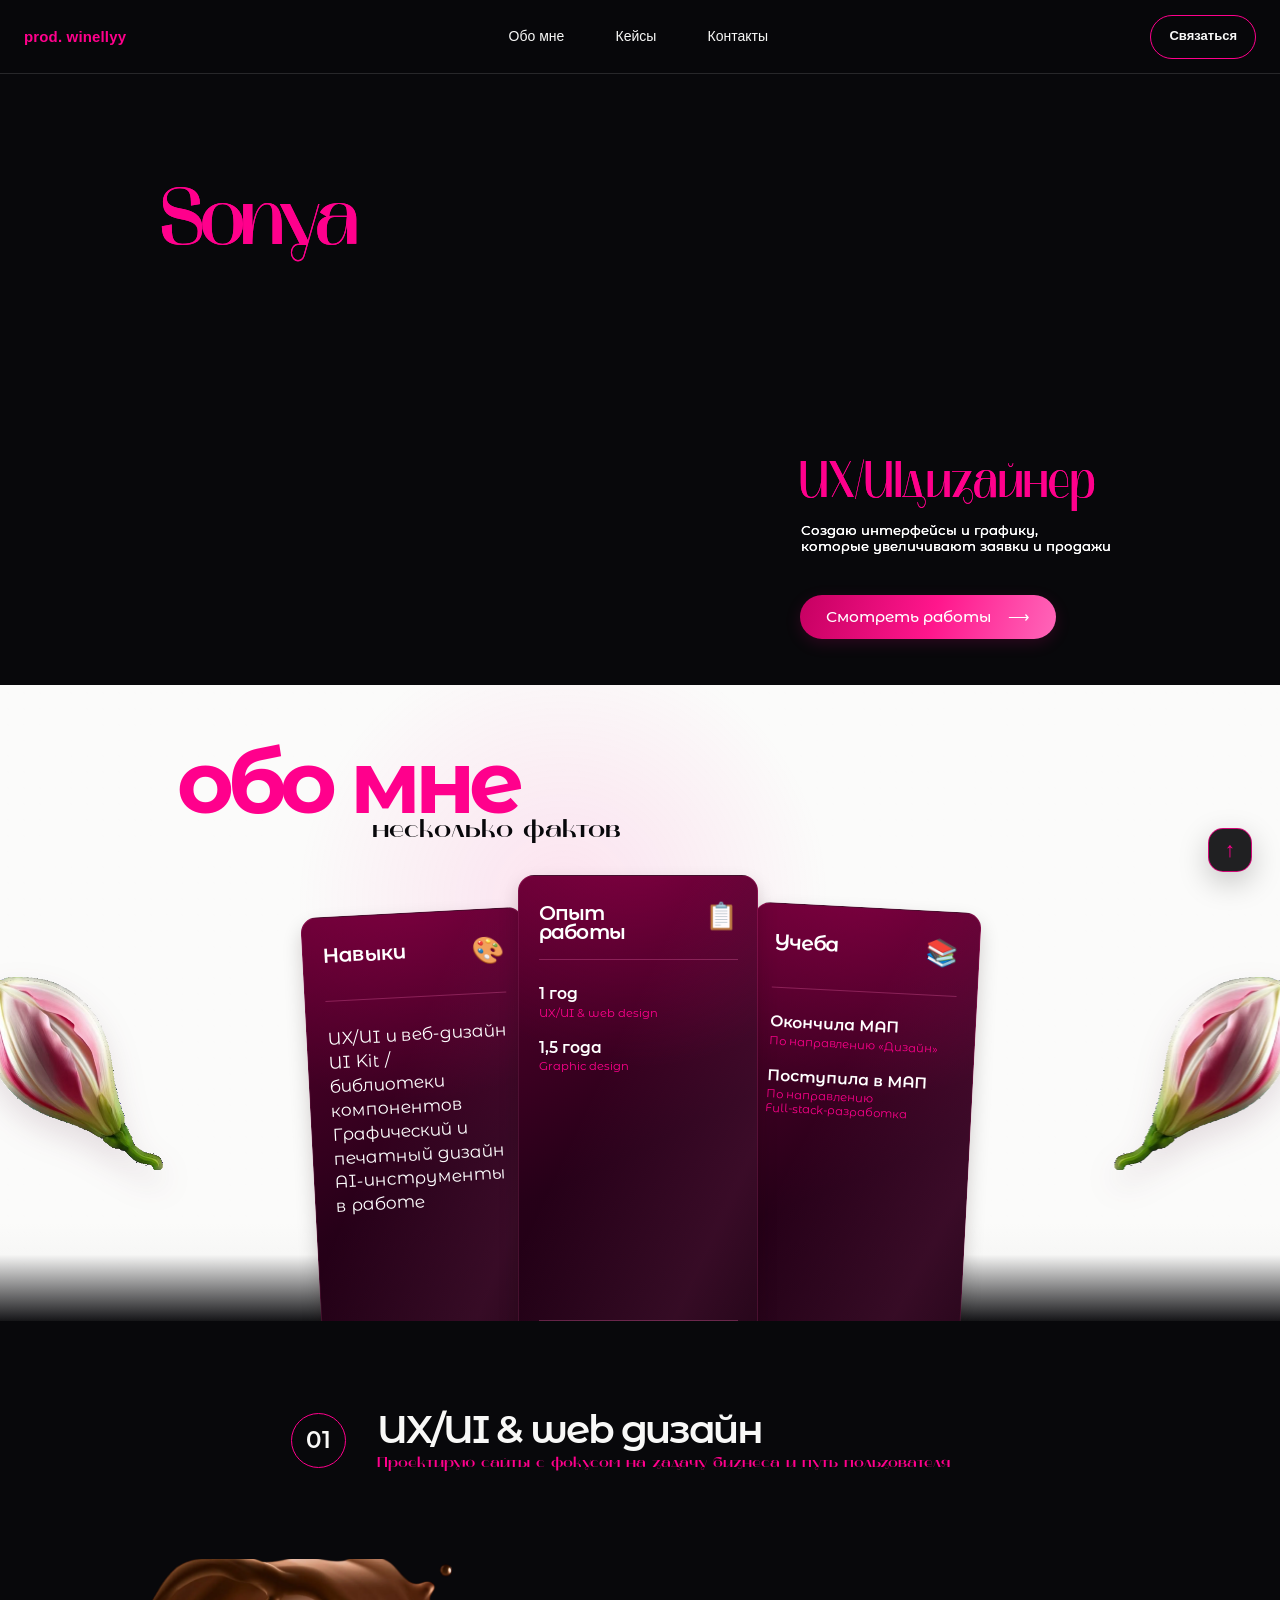
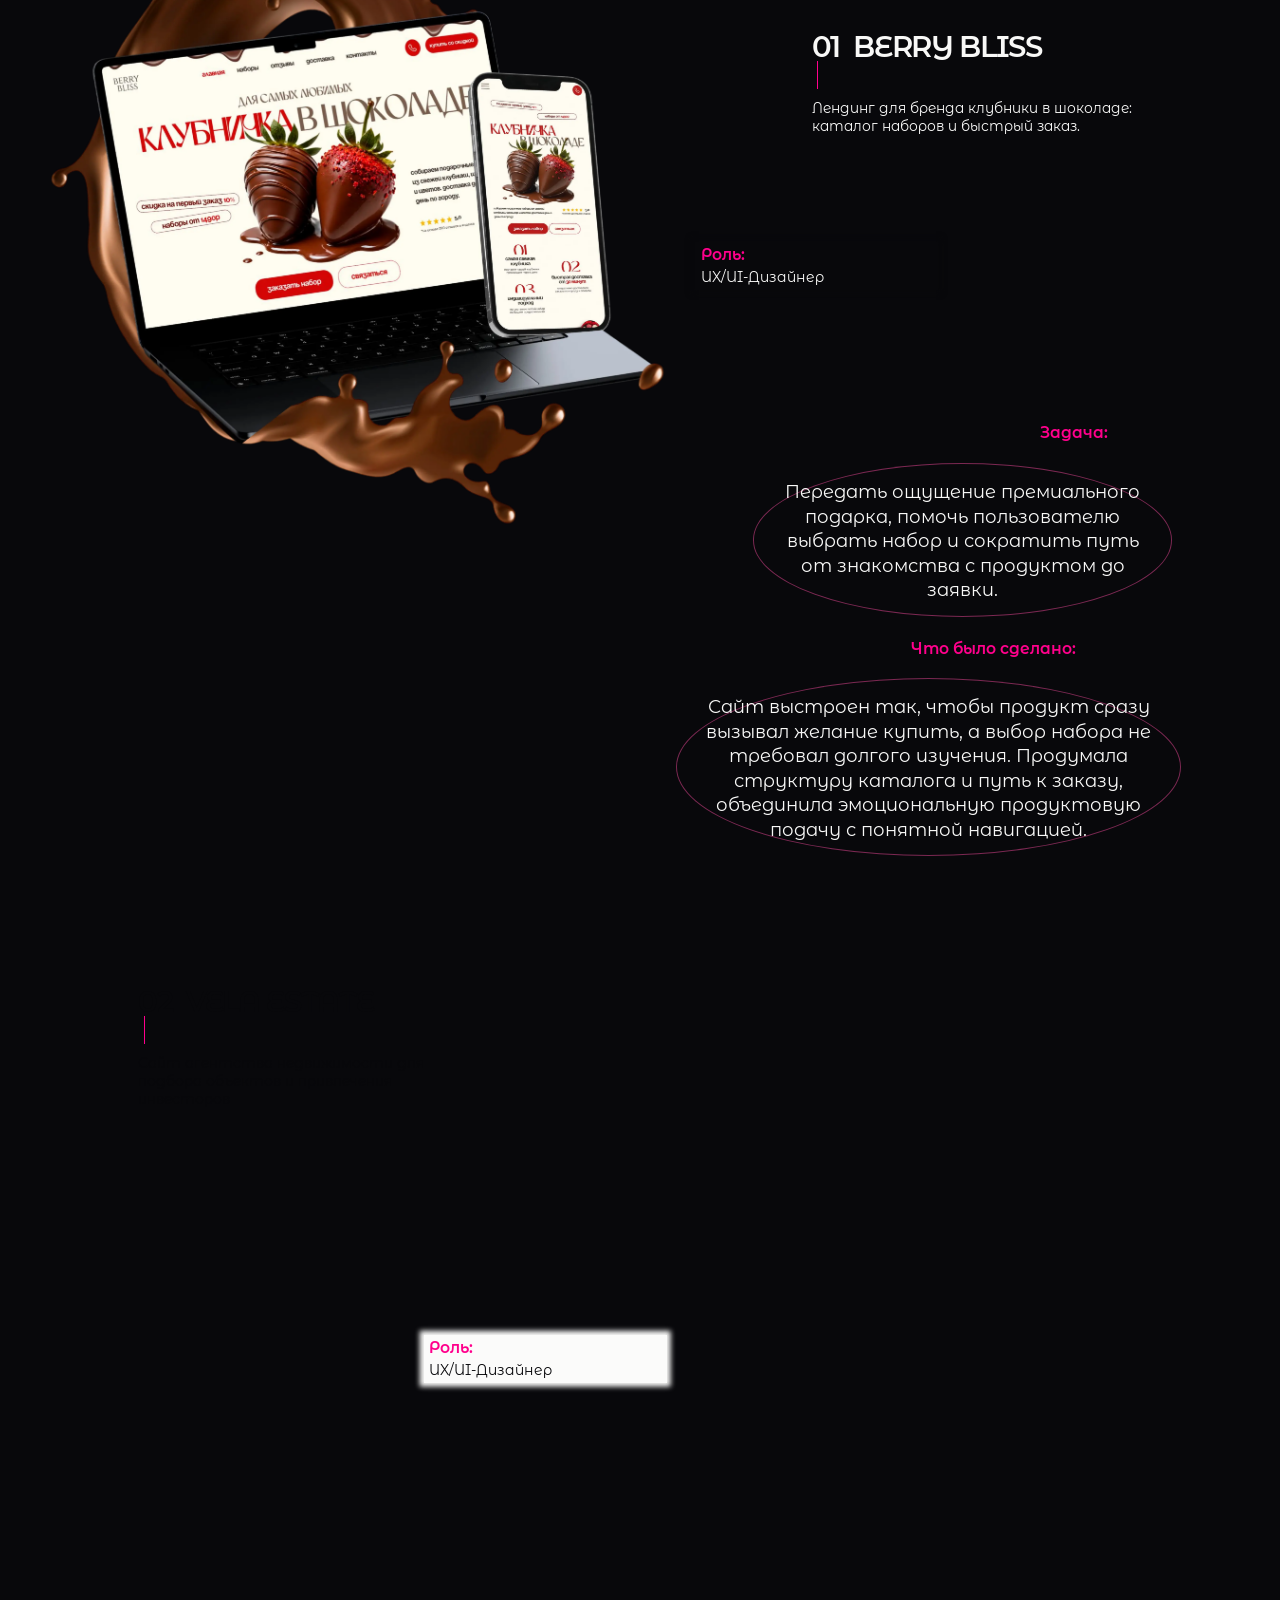
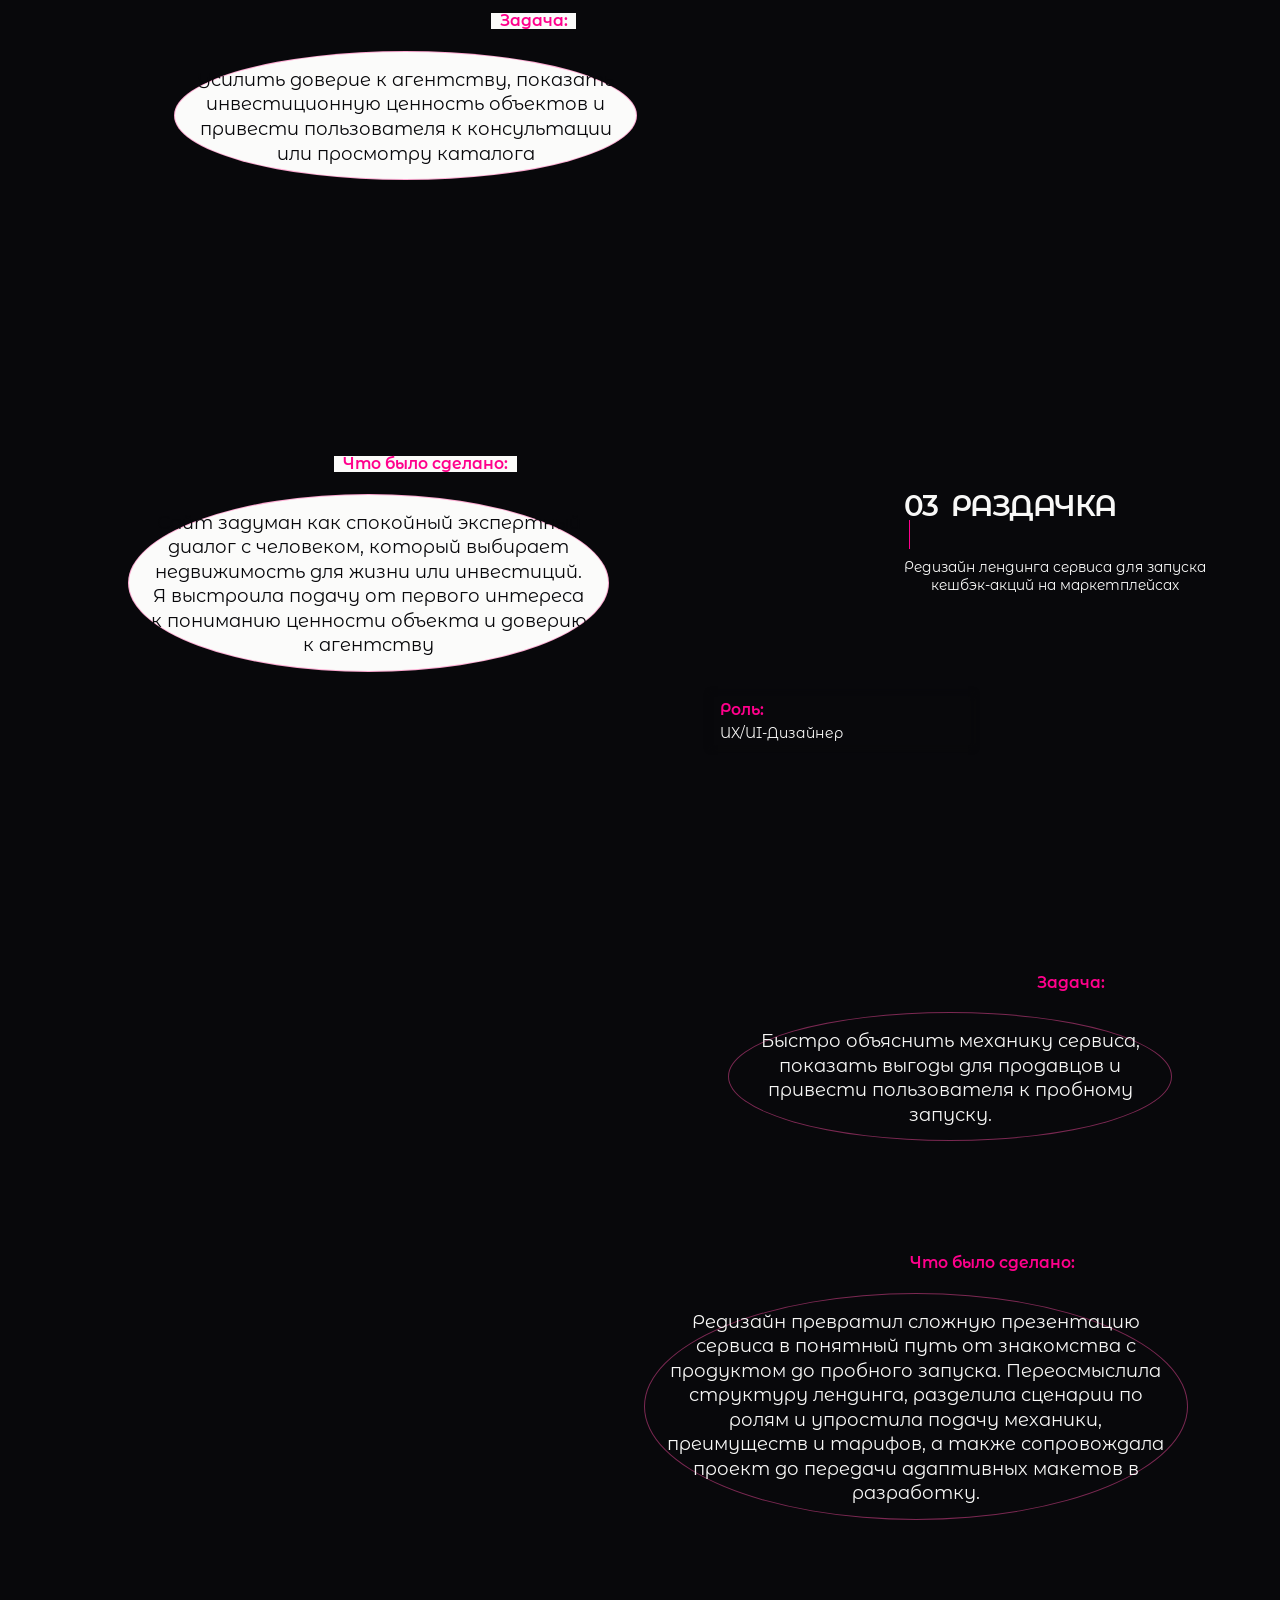
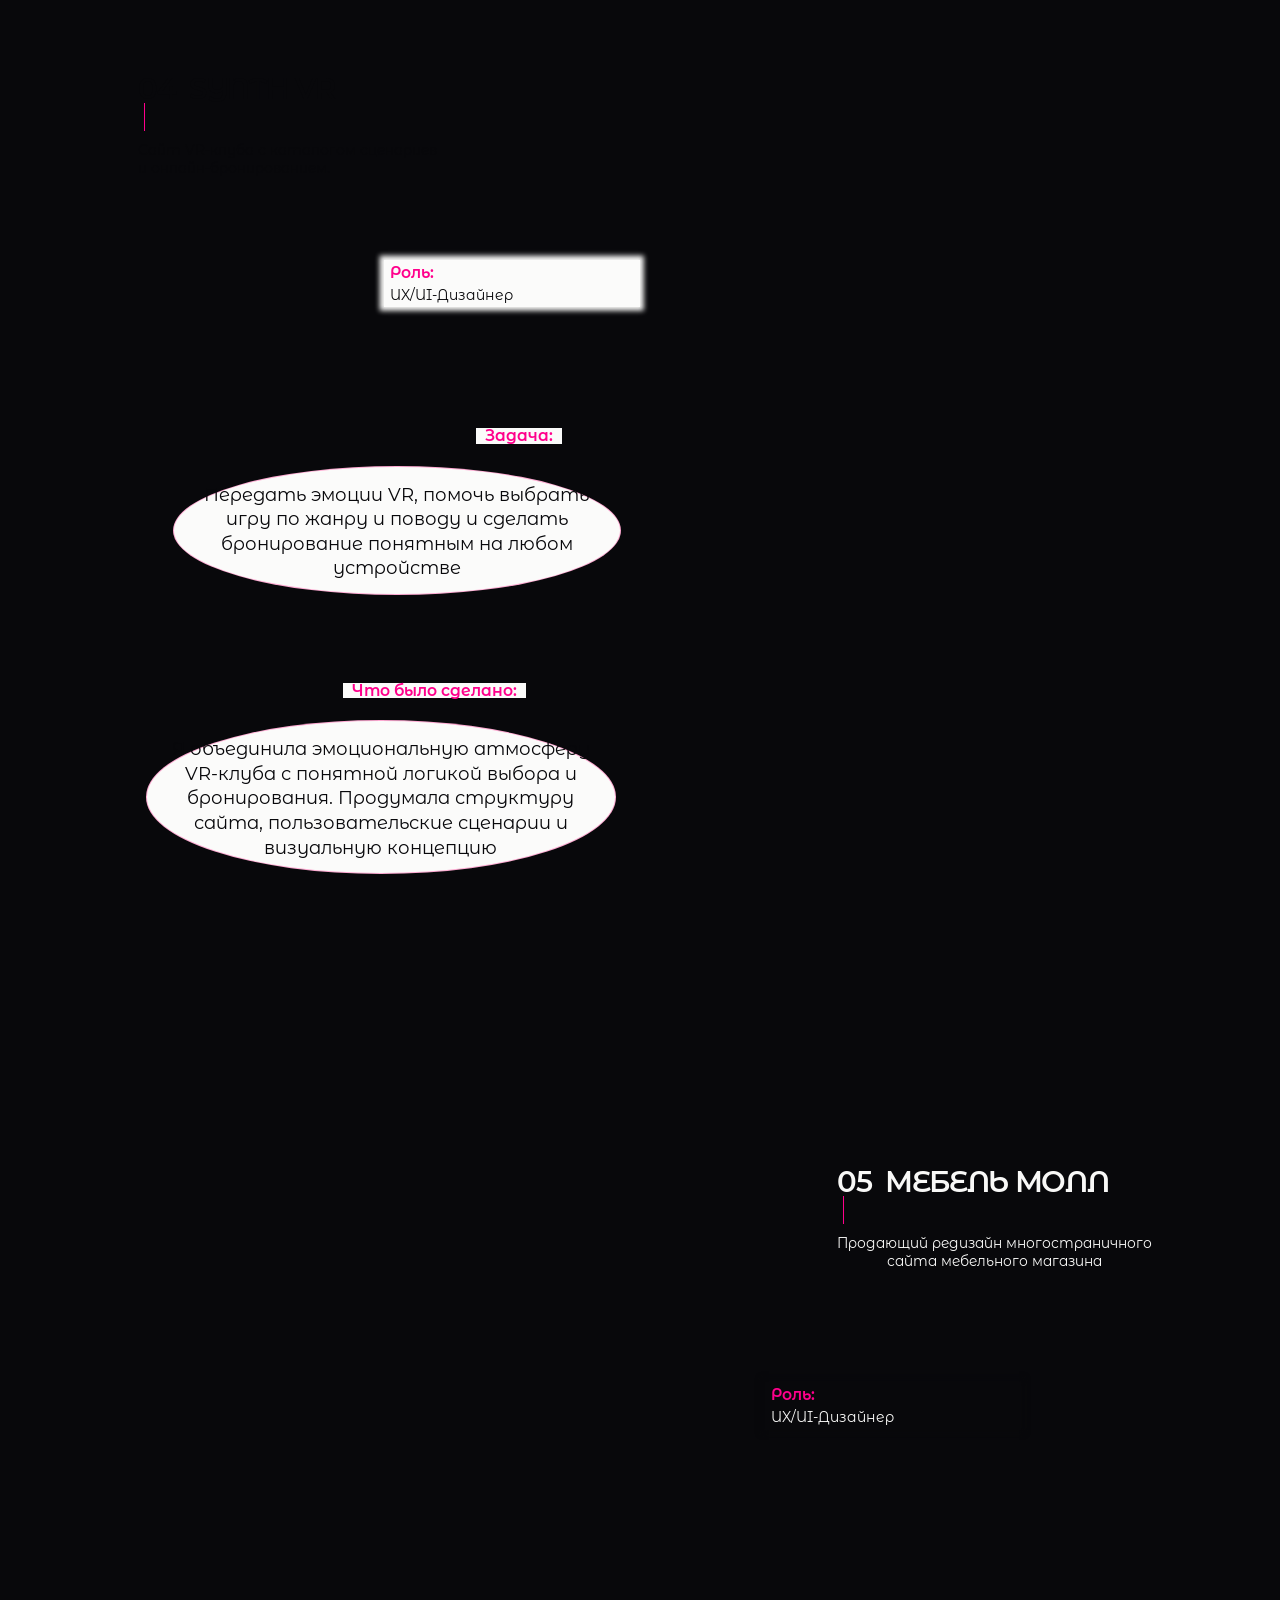
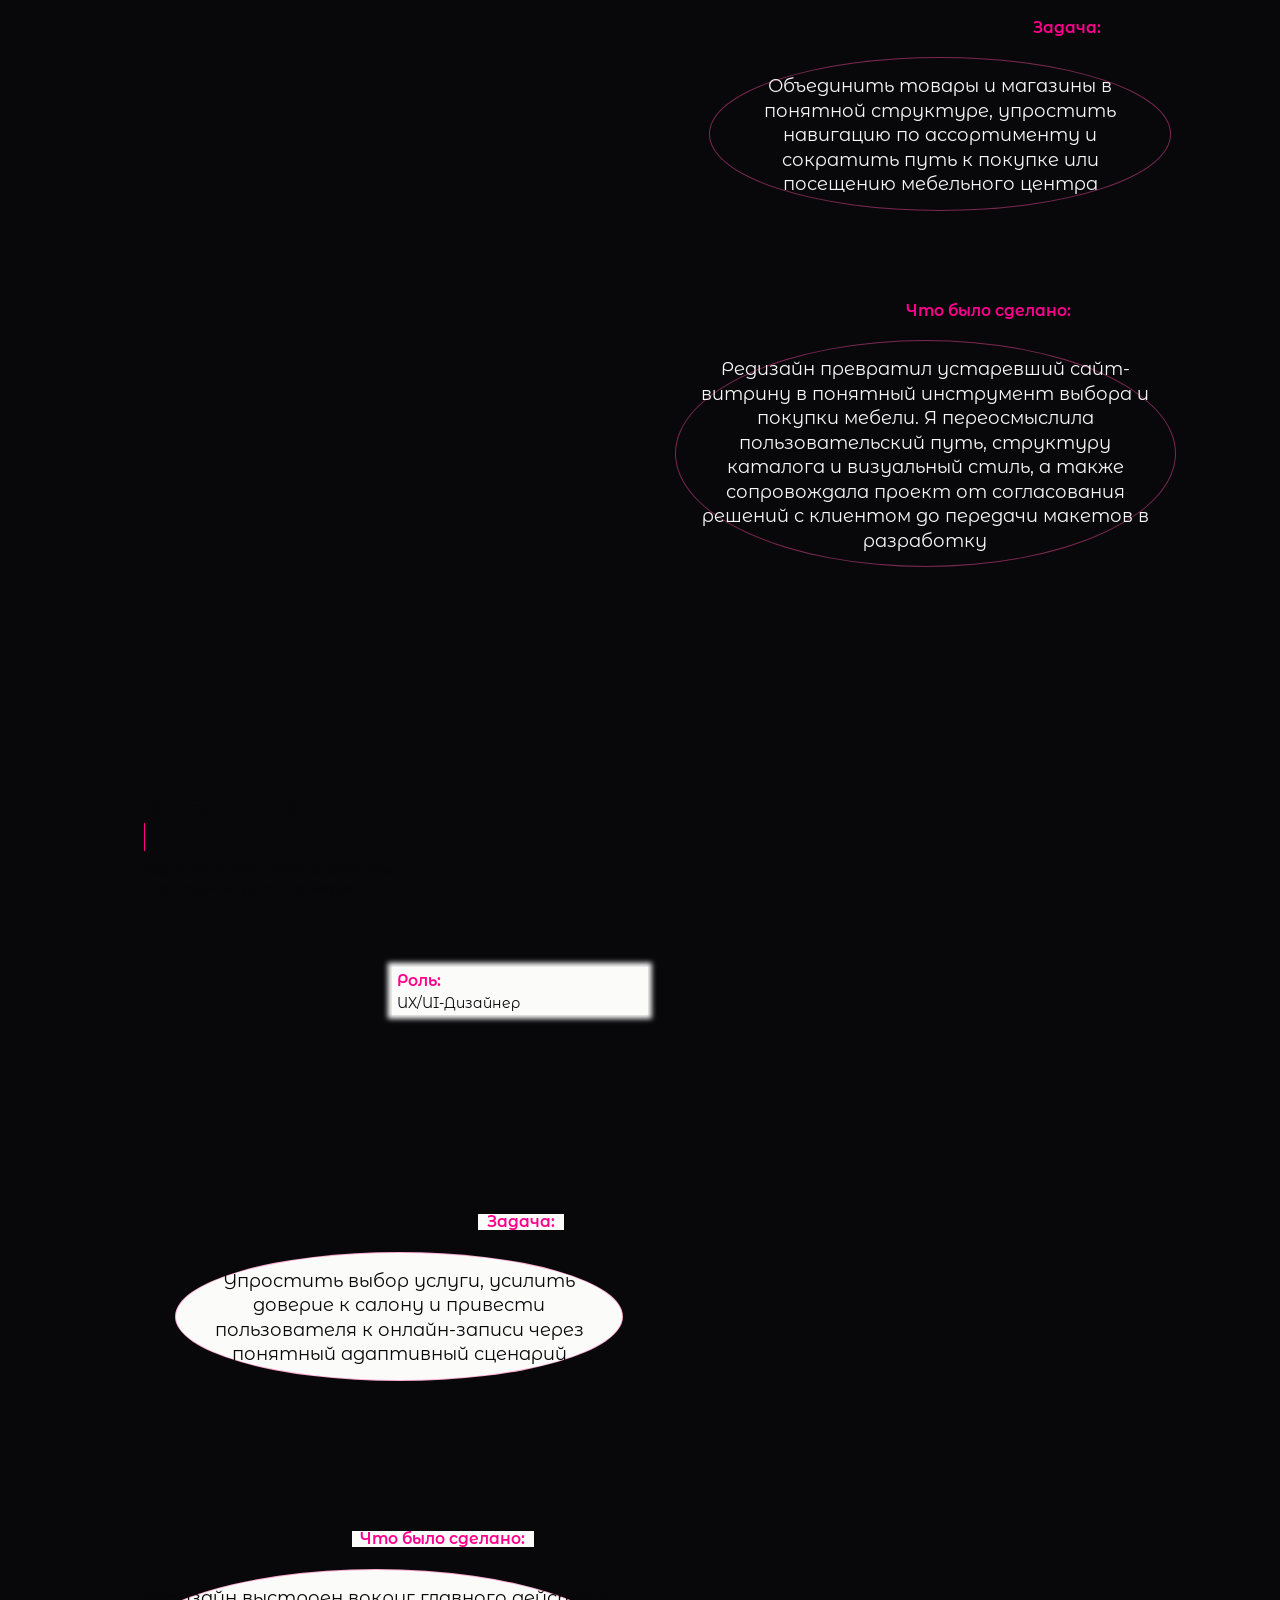
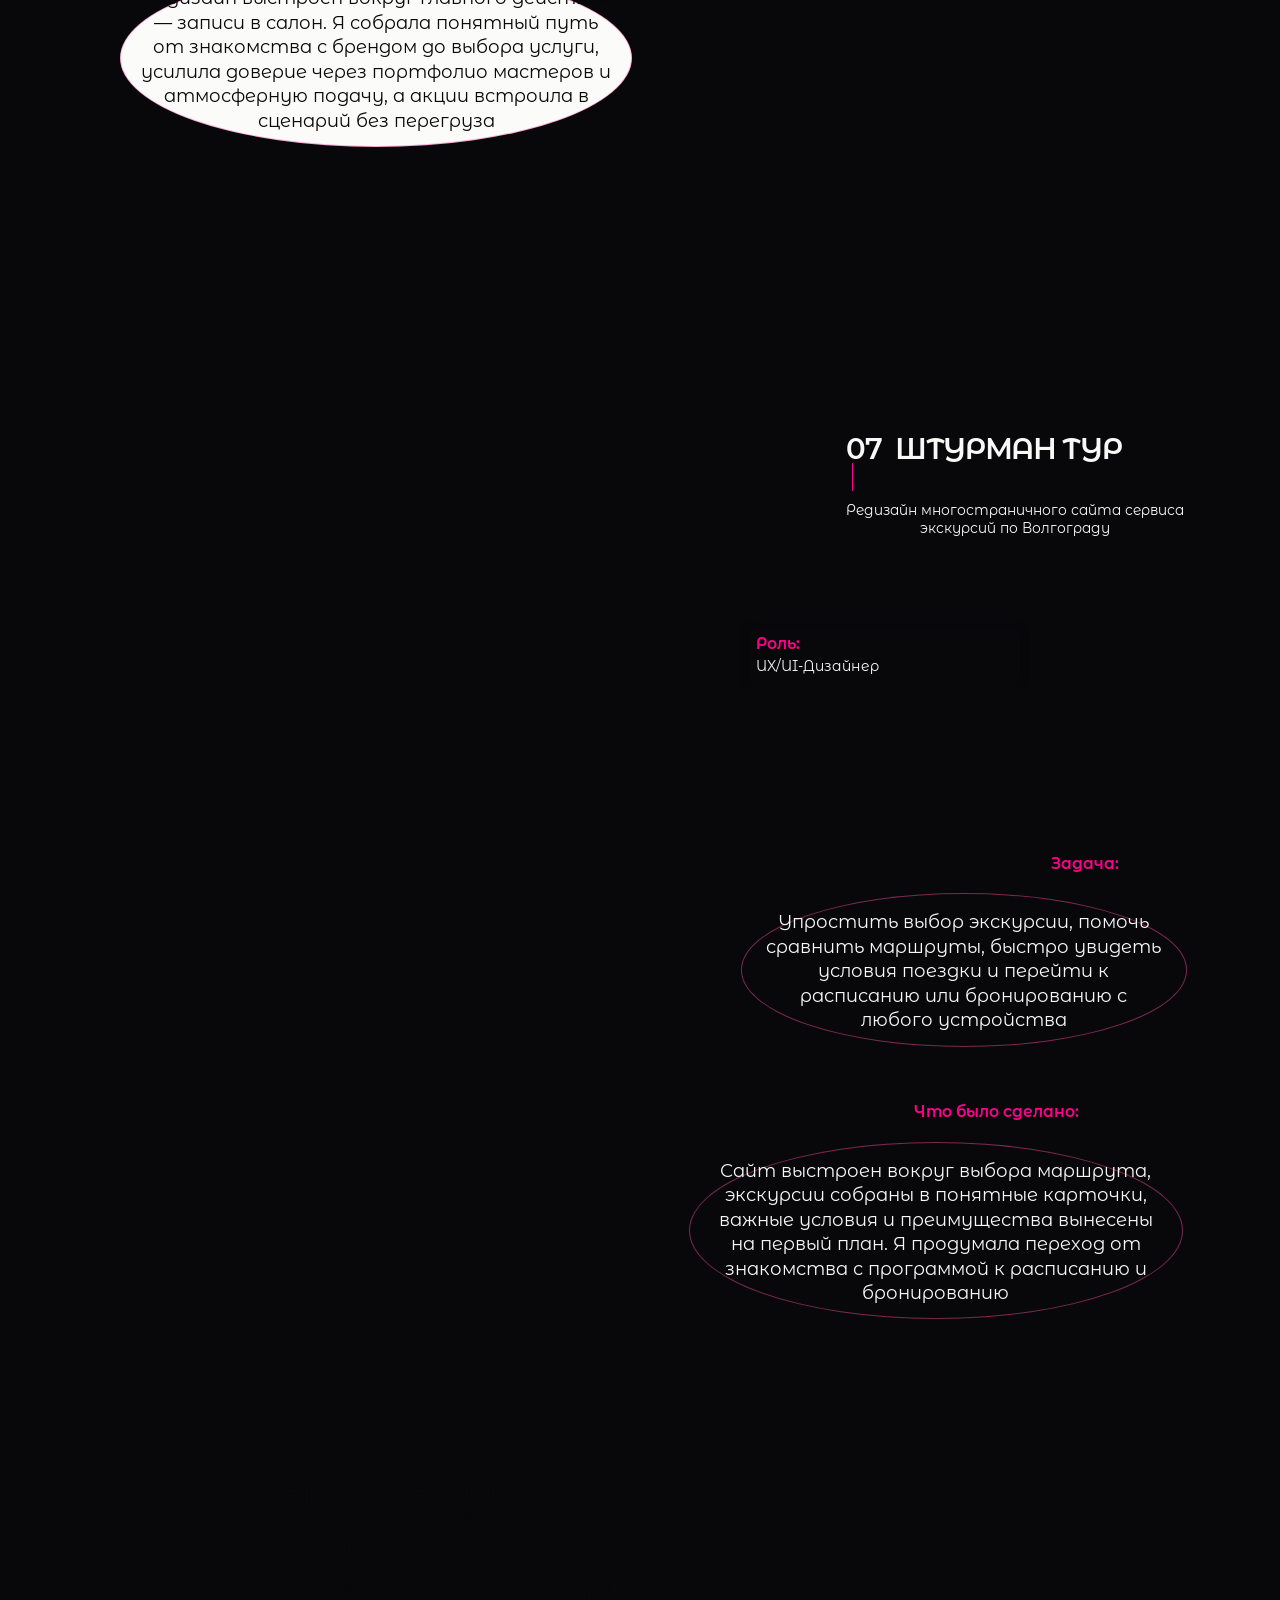
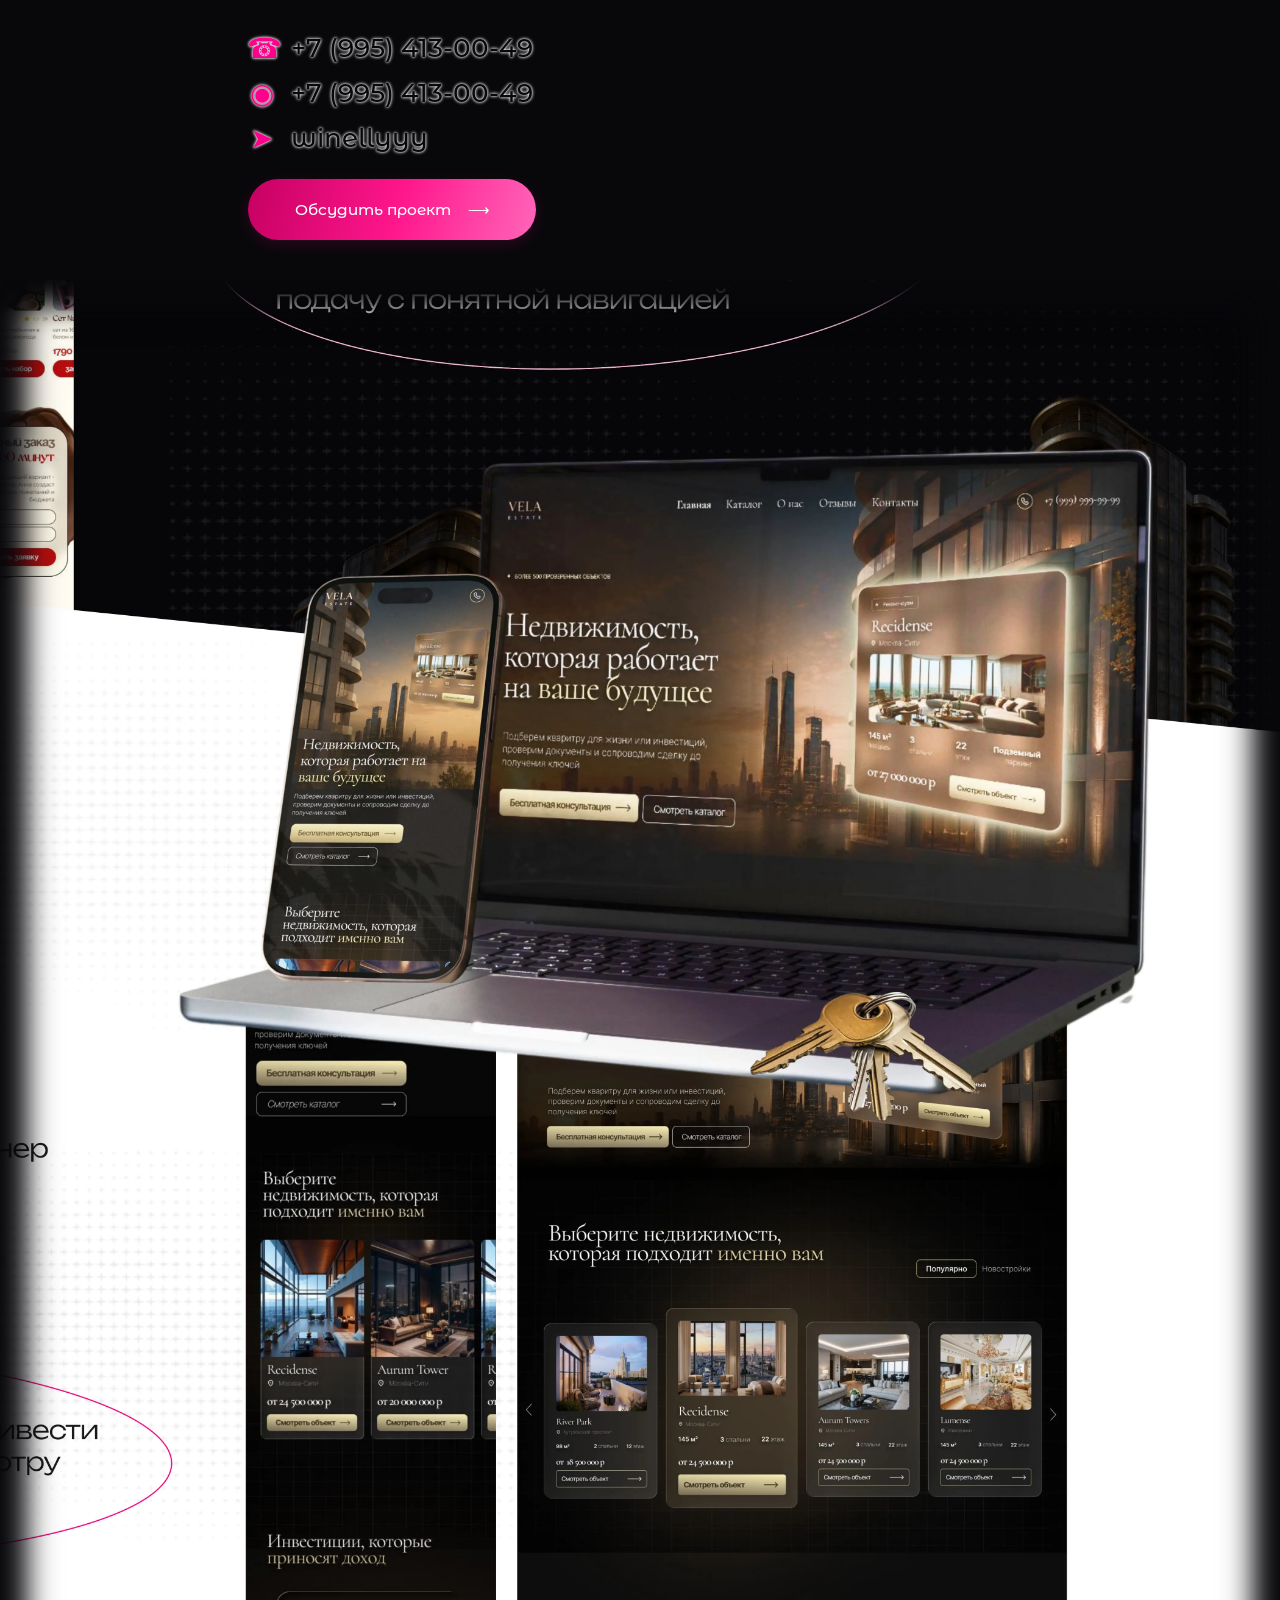
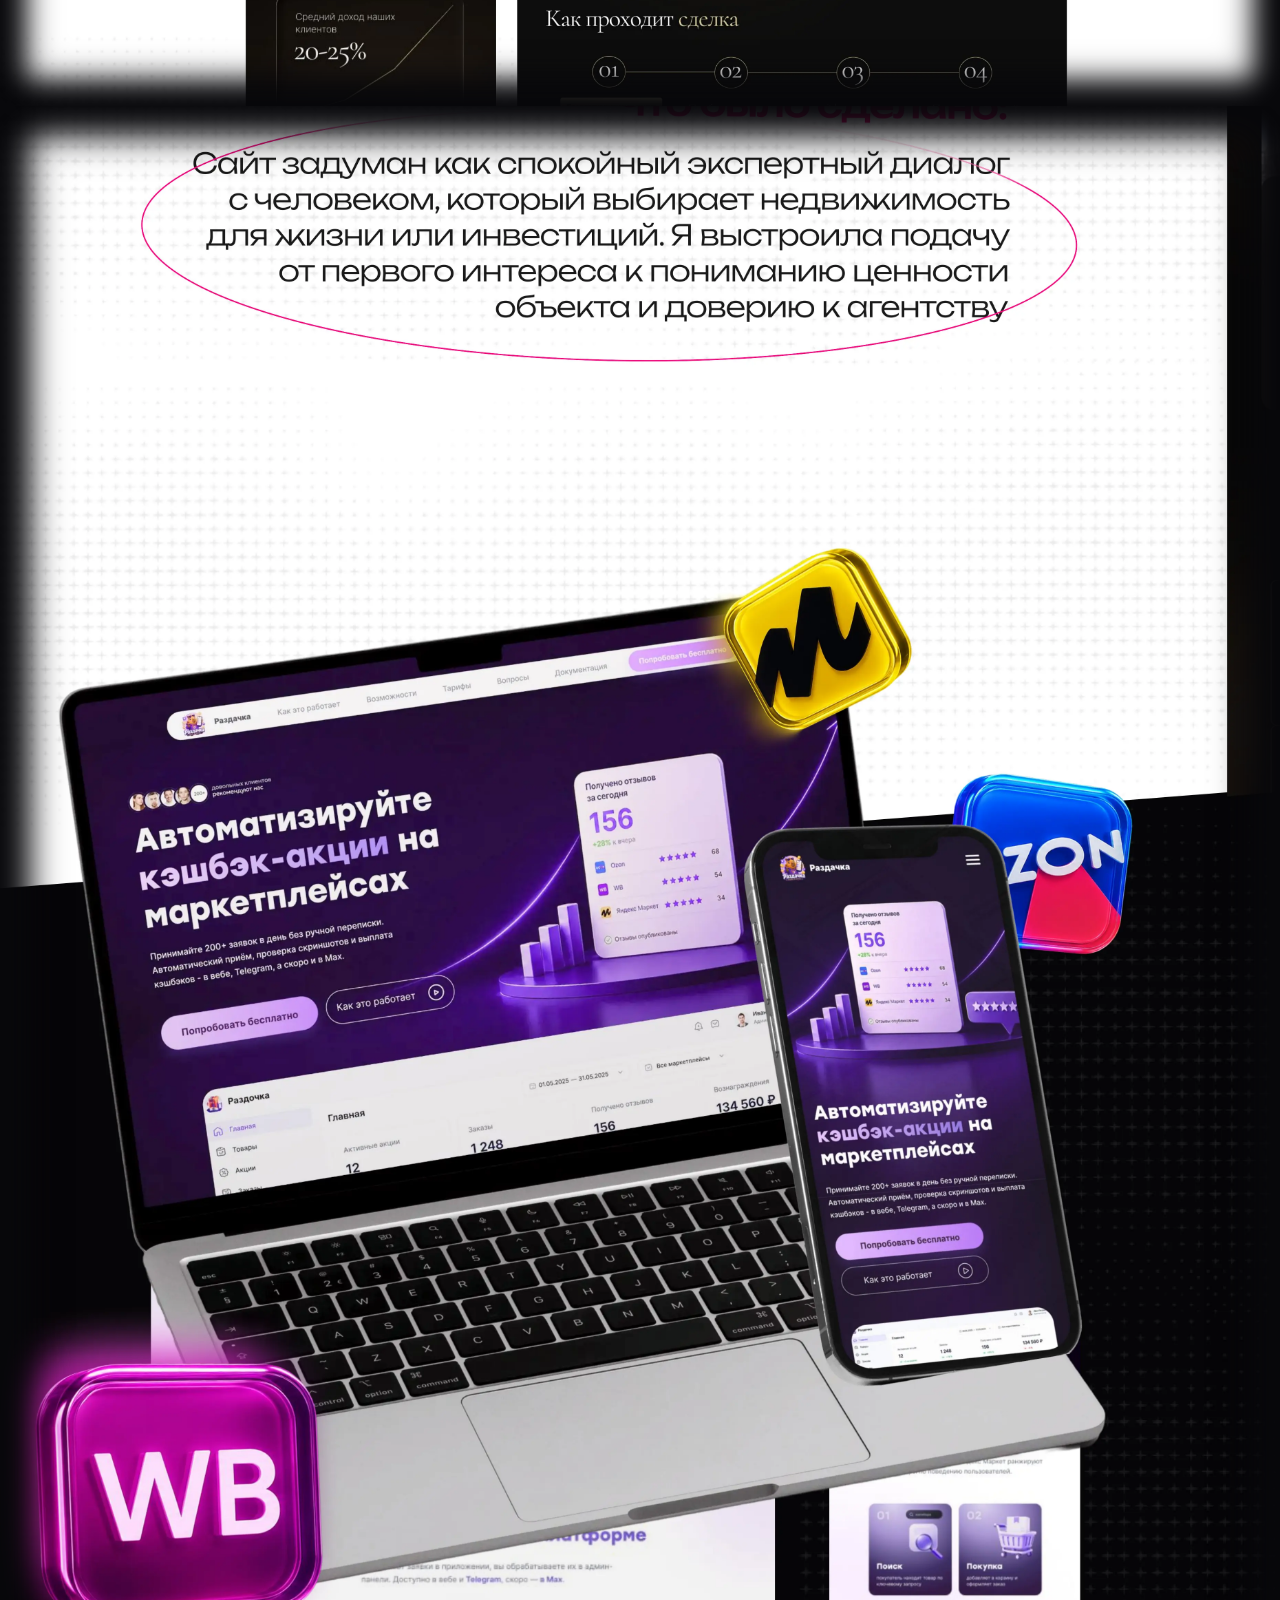
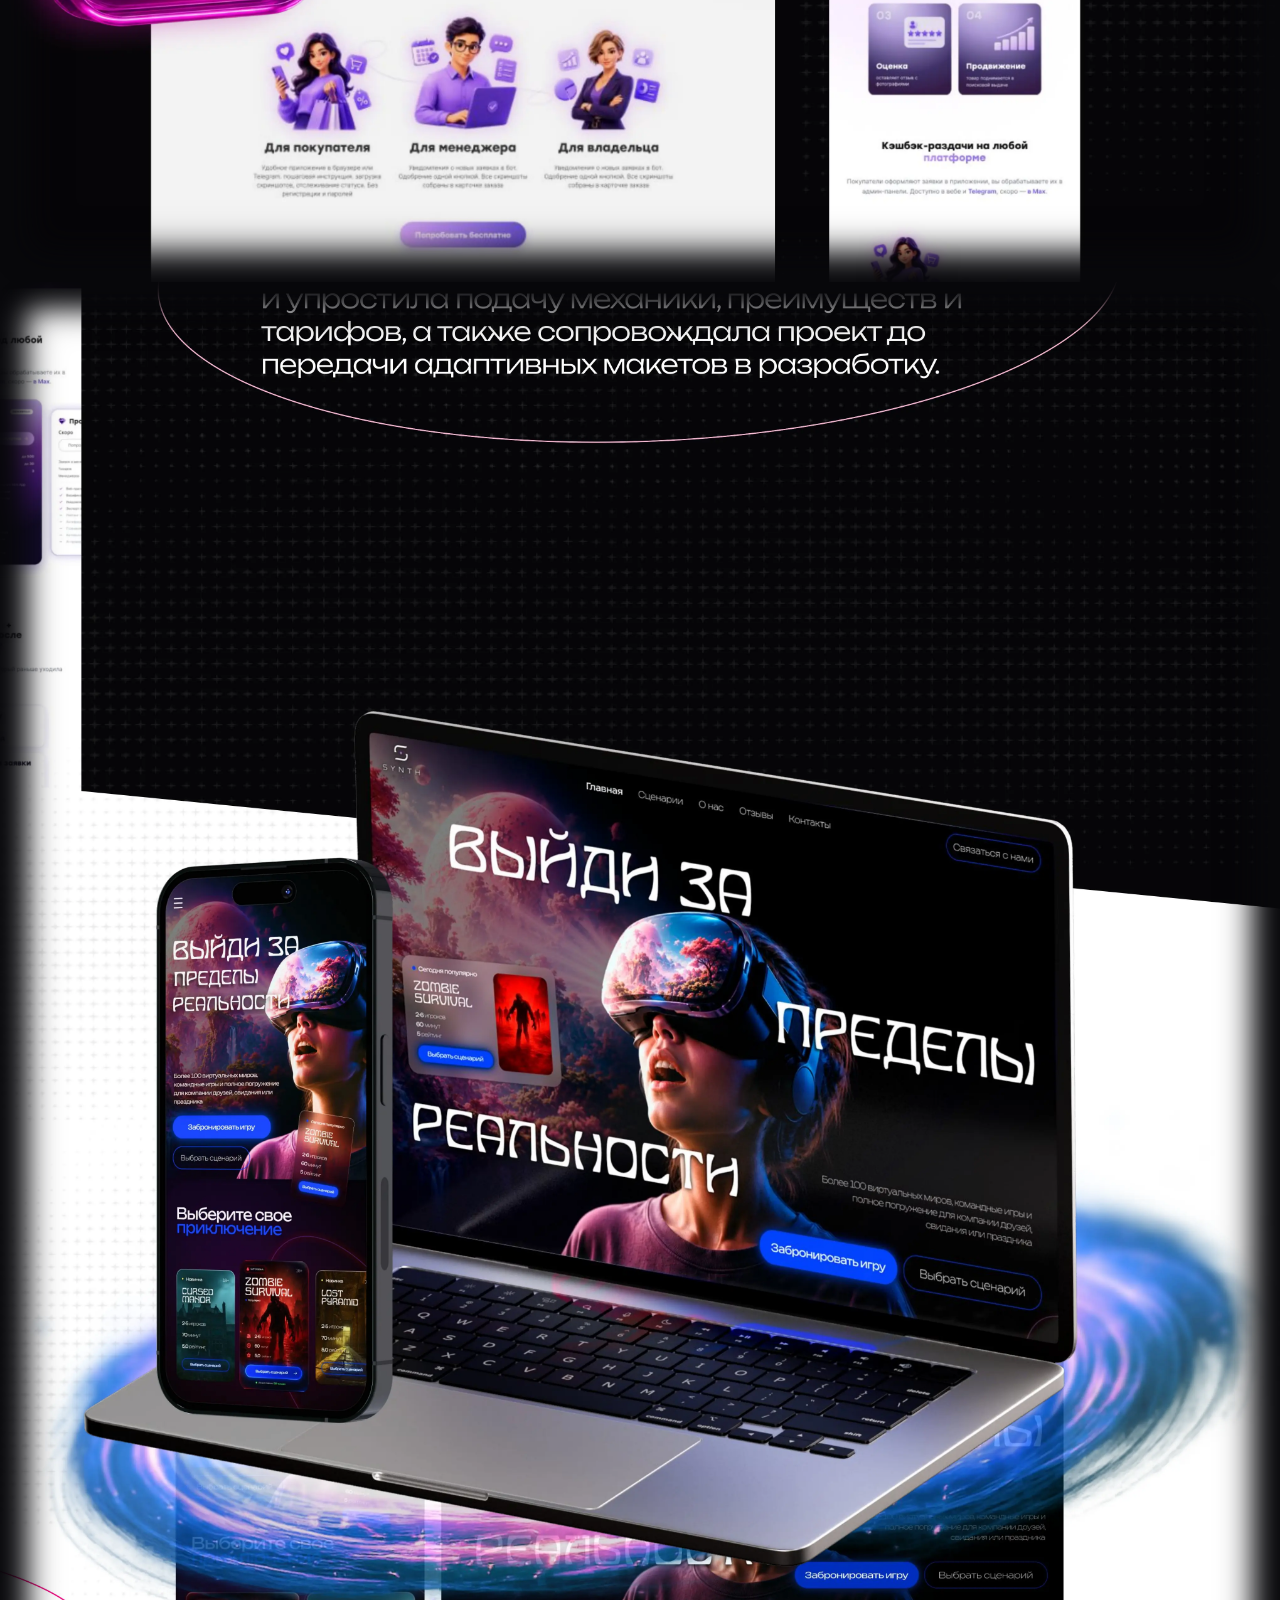
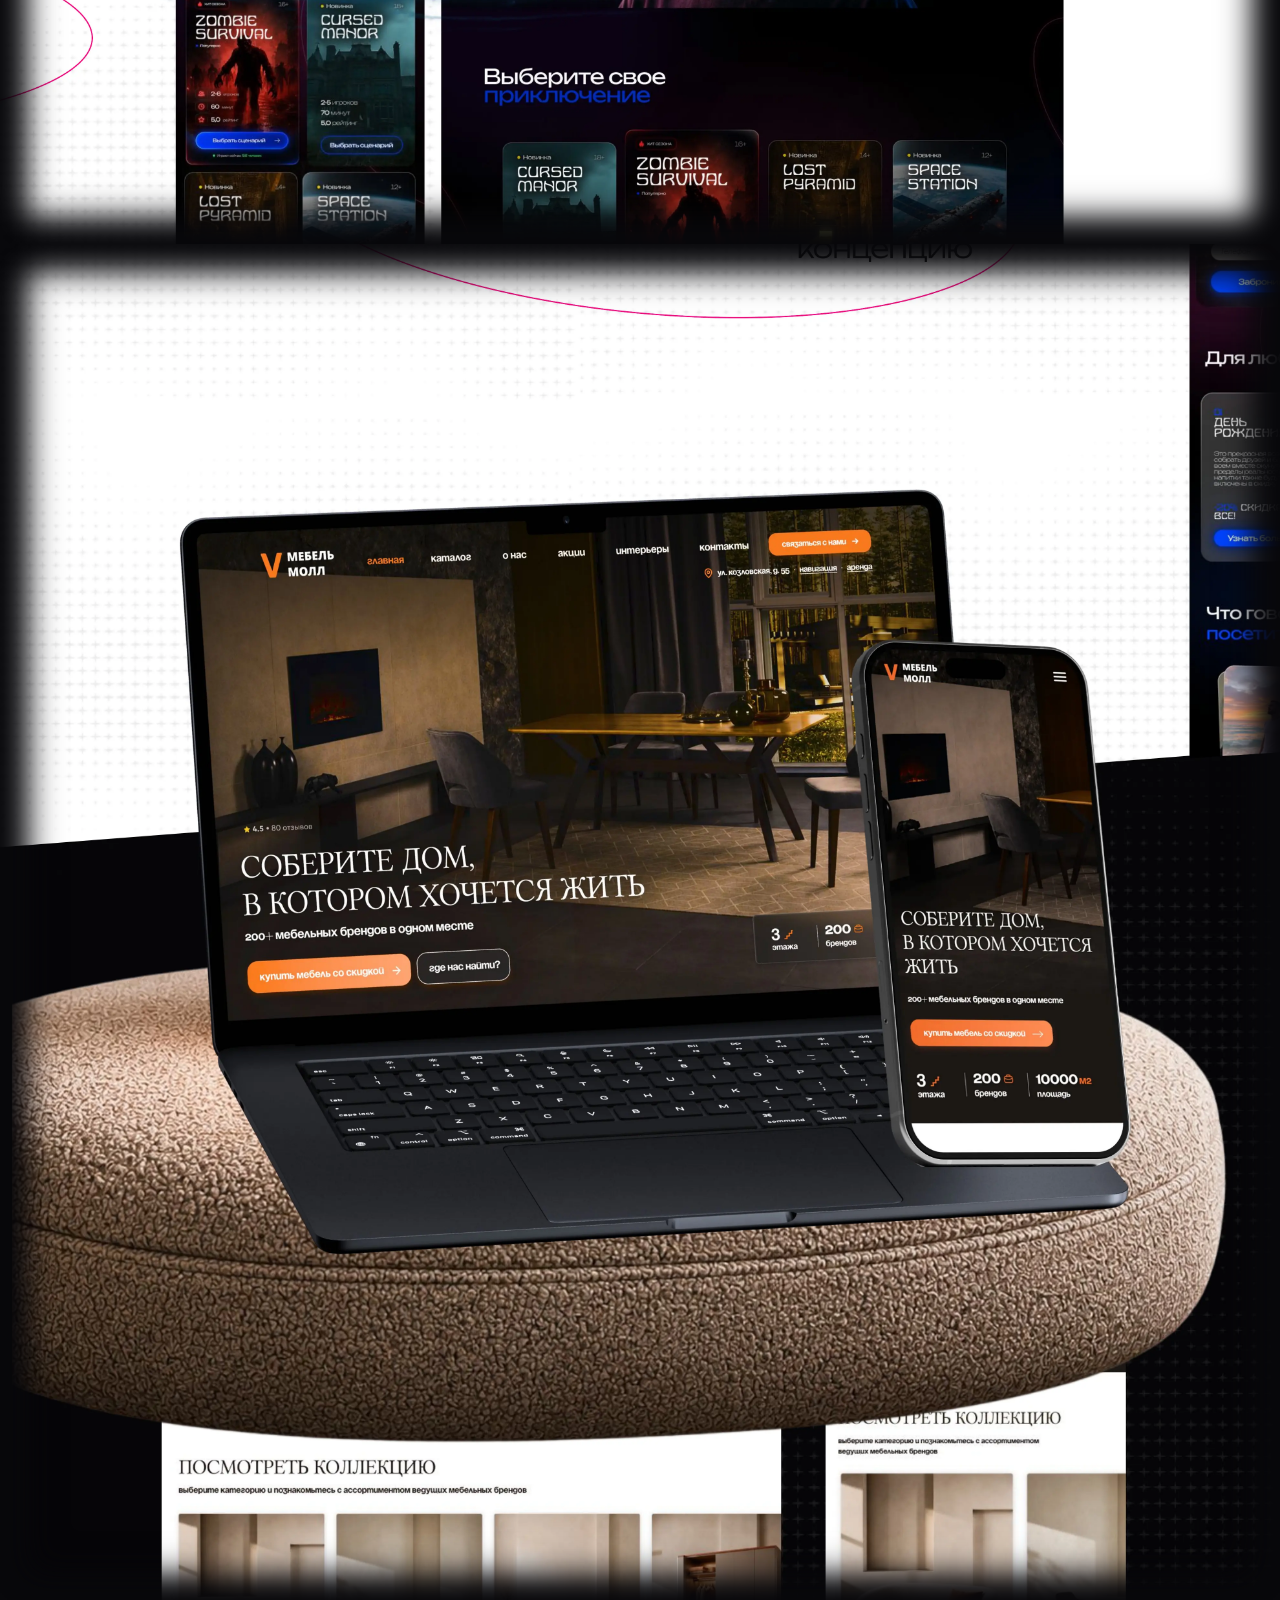
==== commit e7524da2: "Separate source masks from editable hero text" ====
--- a/index.html
+++ b/index.html
@@ -54,10 +54,18 @@
 
         <div class="semantic-overlay">
           <section class="semantic-hero" aria-labelledby="hero-title">
-            <p class="hero-name erase-ink" data-erase="Sonya"><span>Sonya</span></p>
+            <p class="hero-name erase-ink">
+              <span class="source-mask" aria-hidden="true">Sonya</span><span class="editable-copy">Sonya</span>
+            </p>
             <div class="hero-copy surface-dark">
-              <h1 class="erase-ink" data-erase="UX/UI дизайнер" id="hero-title"><span>UX/UI дизайнер</span></h1>
-              <p class="erase-ink" data-erase="Создаю интерфейсы и графику,&#10;которые увеличивают заявки и продажи"><span>Создаю интерфейсы и графику,<br />которые увеличивают заявки и продажи</span></p>
+              <h1 class="erase-ink" id="hero-title">
+                <span class="source-mask hero-title-layer" aria-hidden="true"><span class="hero-title-ux">UX/UI</span><span class="hero-title-role">дизайнер</span></span>
+                <span class="editable-copy hero-title-layer"><span class="hero-title-ux">UX/UI</span><span class="hero-title-role">дизайнер</span></span>
+              </h1>
+              <p class="erase-ink">
+                <span class="source-mask" aria-hidden="true">Создаю интерфейсы и графику,<br />которые увеличивают заявки и продажи</span>
+                <span class="editable-copy">Создаю интерфейсы и графику,<br />которые увеличивают заявки и продажи</span>
+              </p>
               <a class="semantic-button" href="#cases">Смотреть работы <span aria-hidden="true">⟶</span></a>
             </div>
           </section>
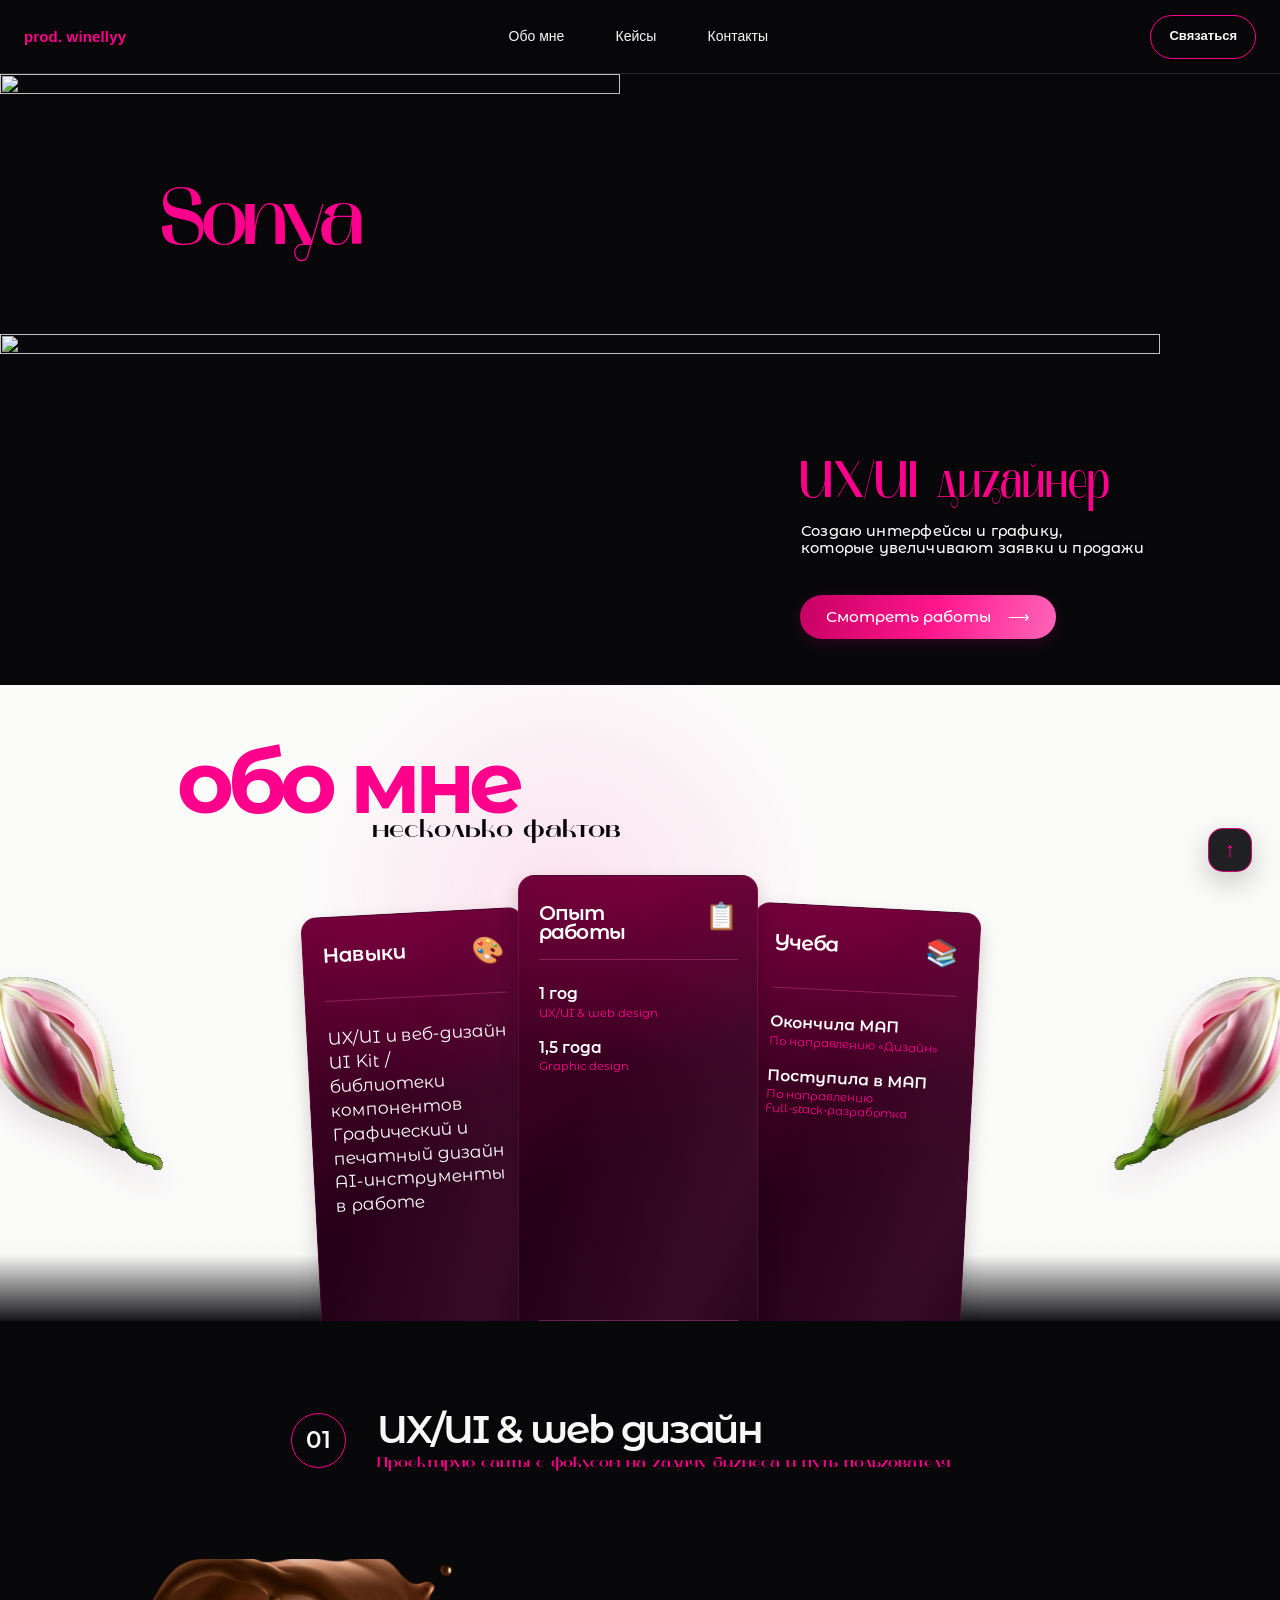
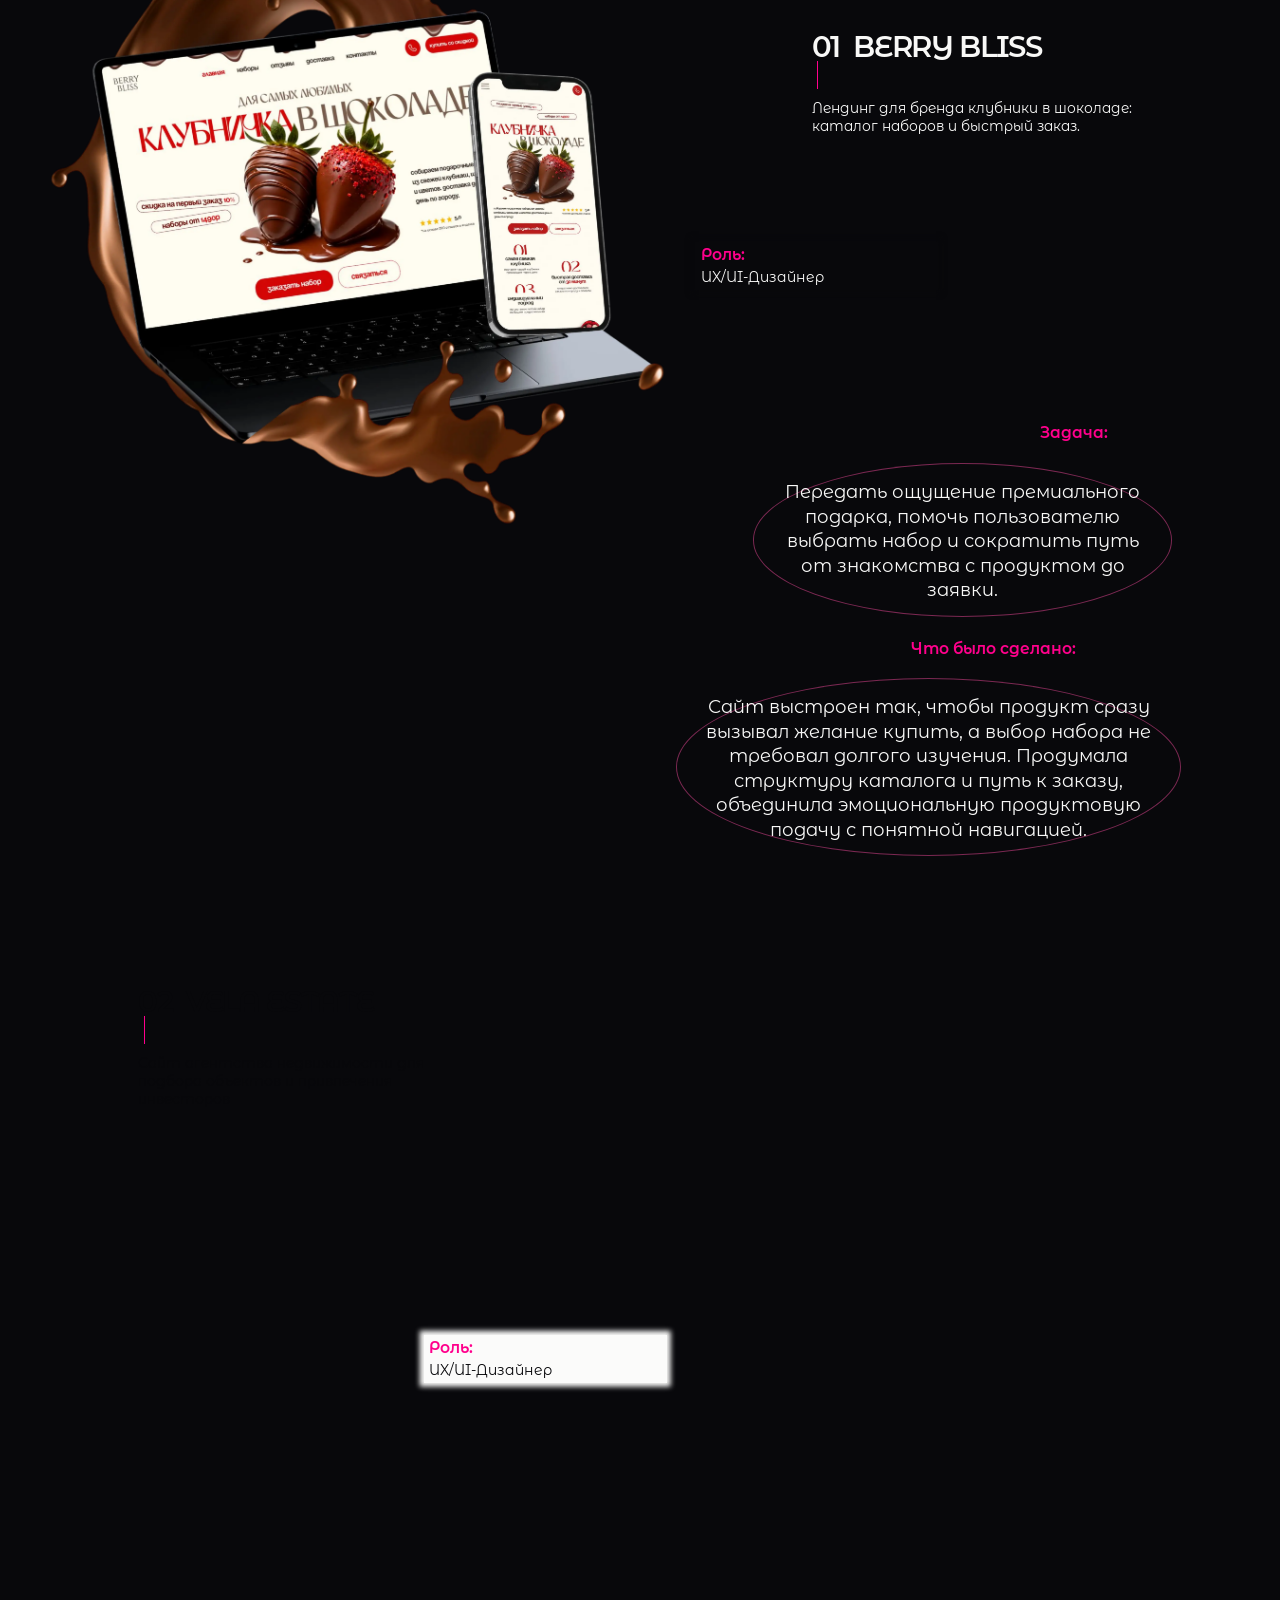
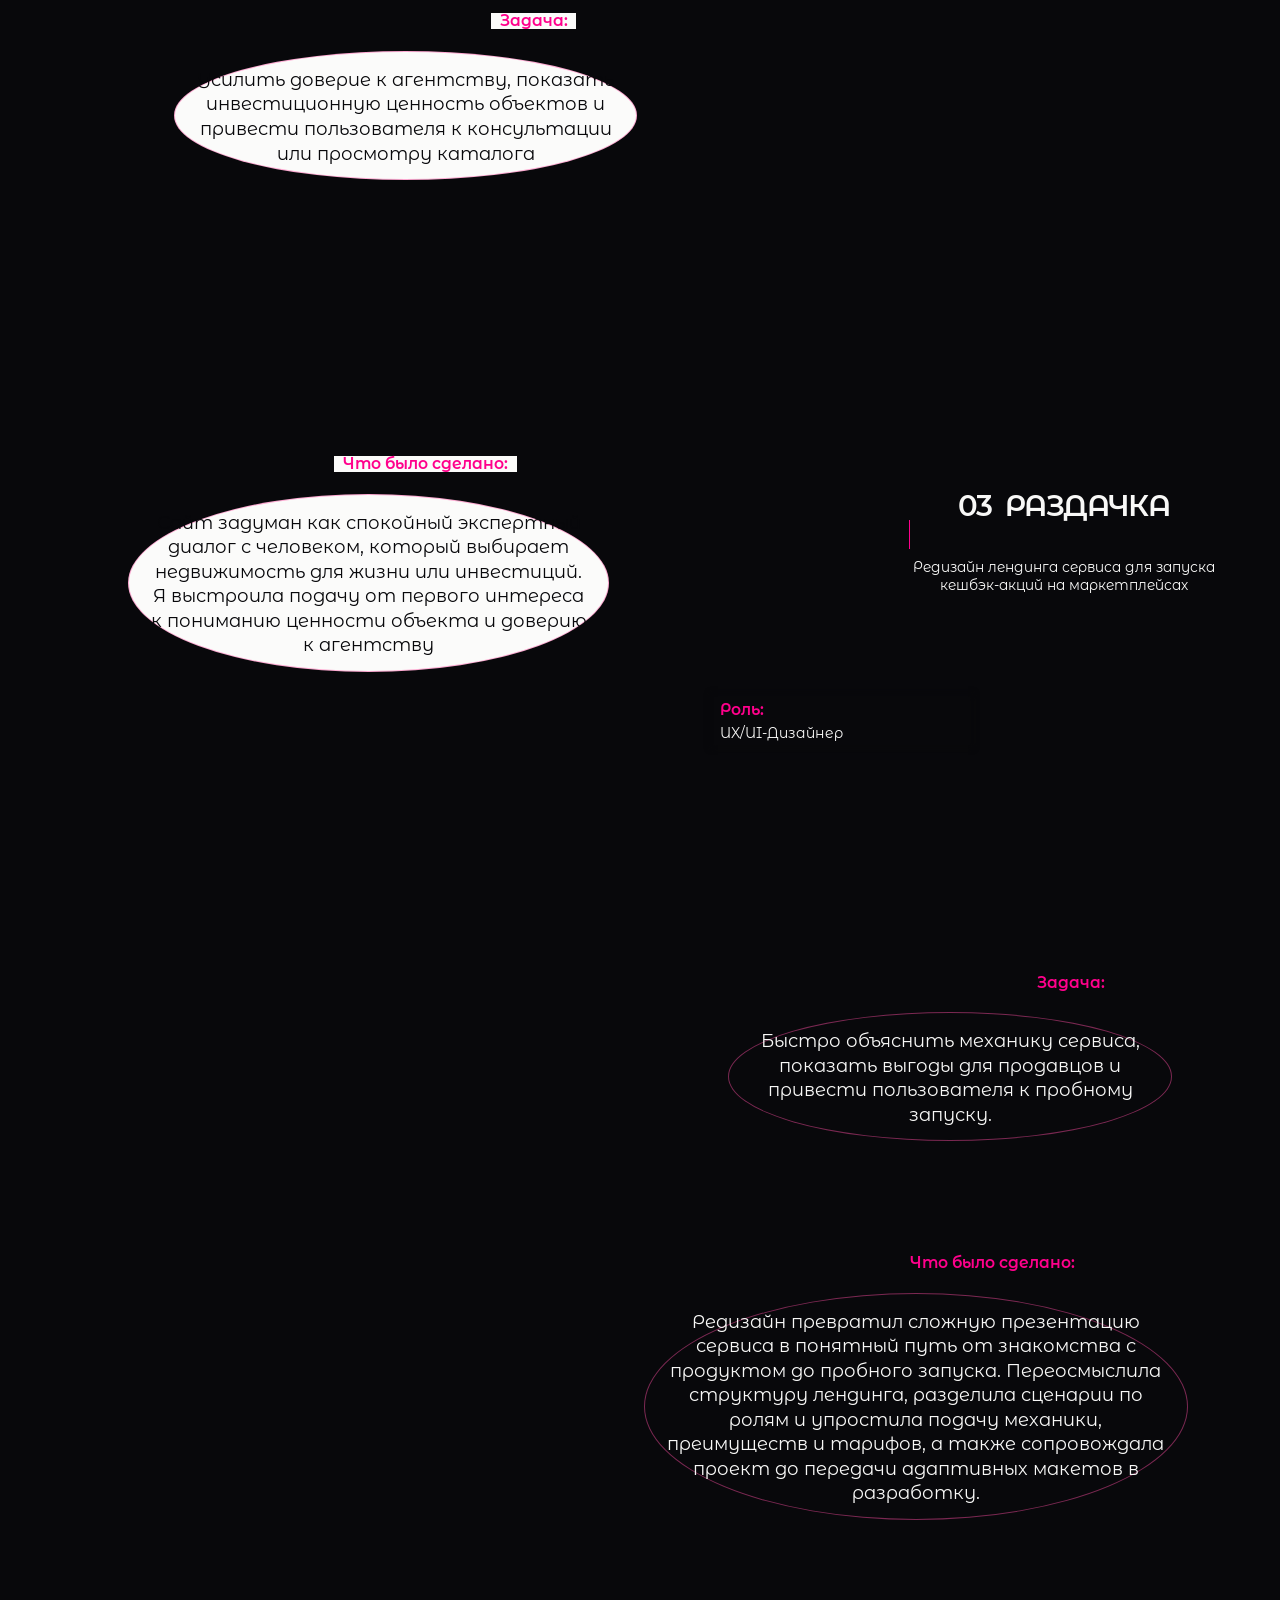
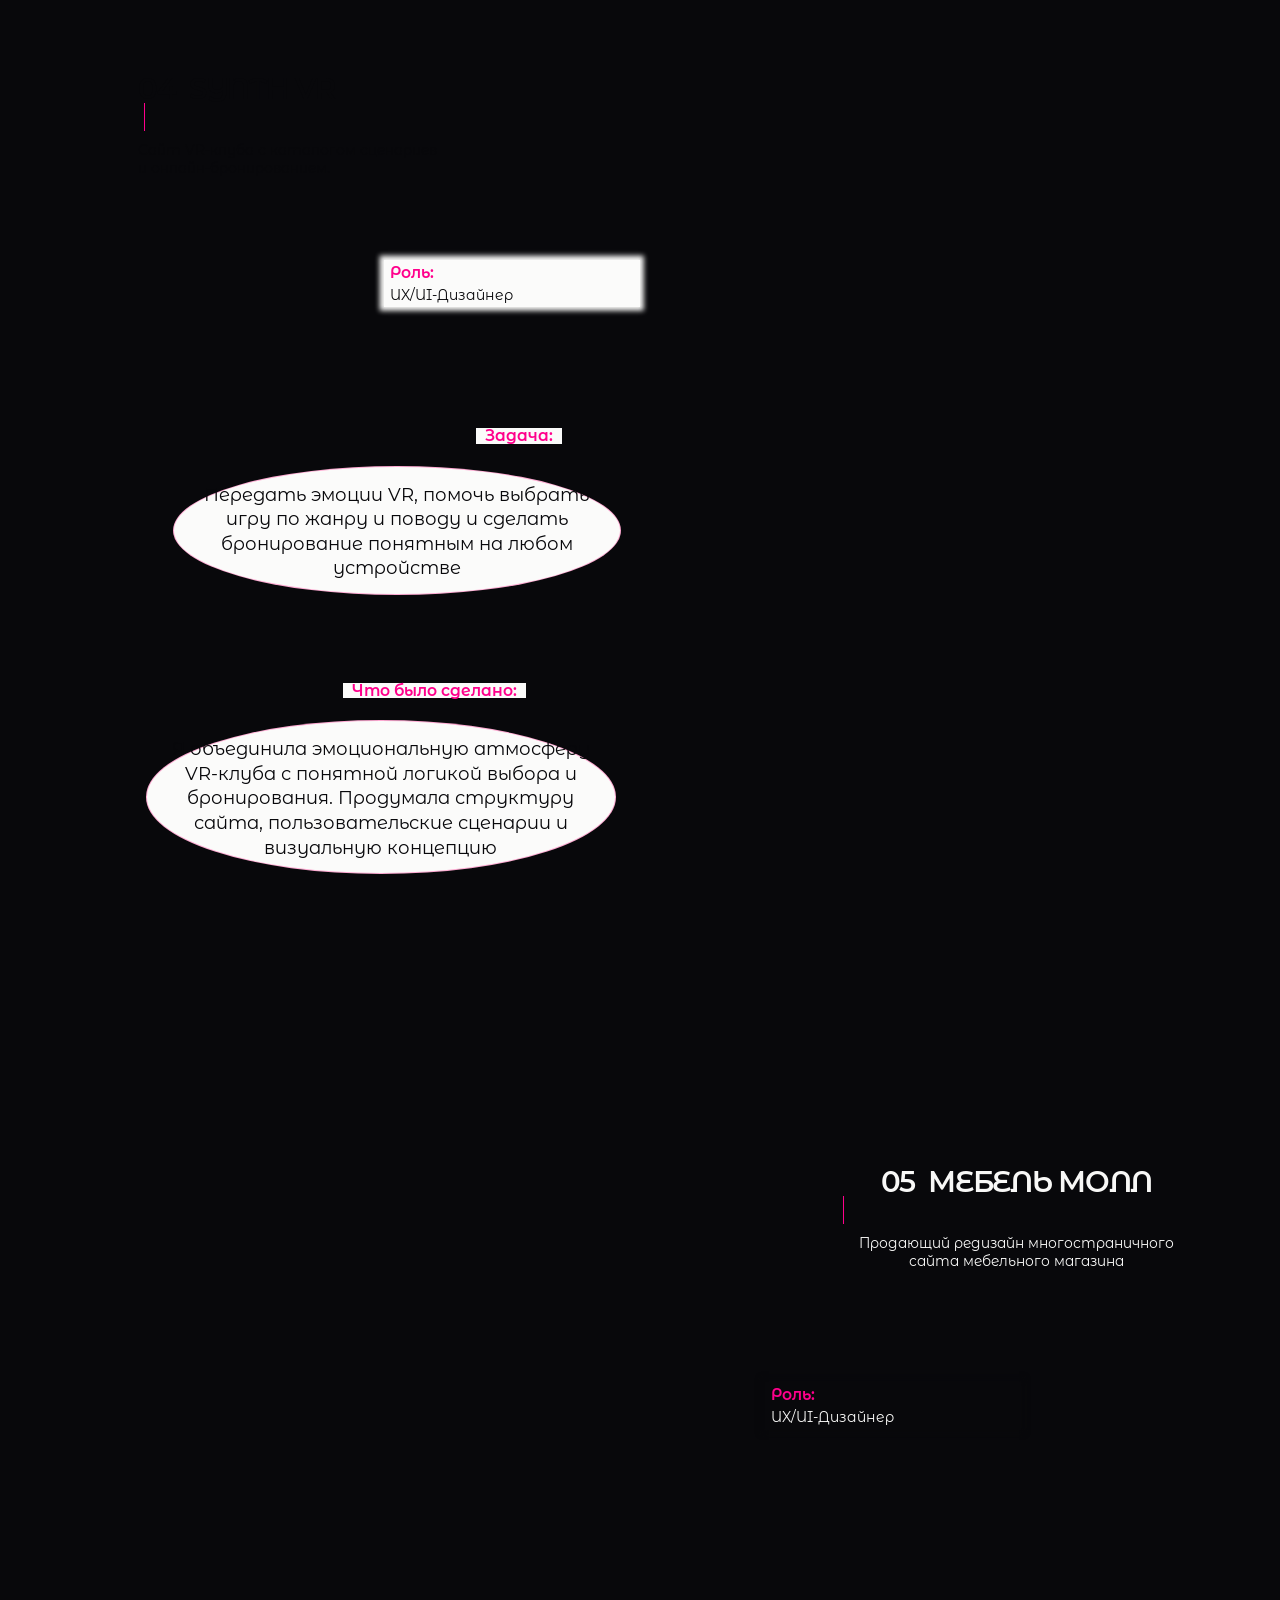
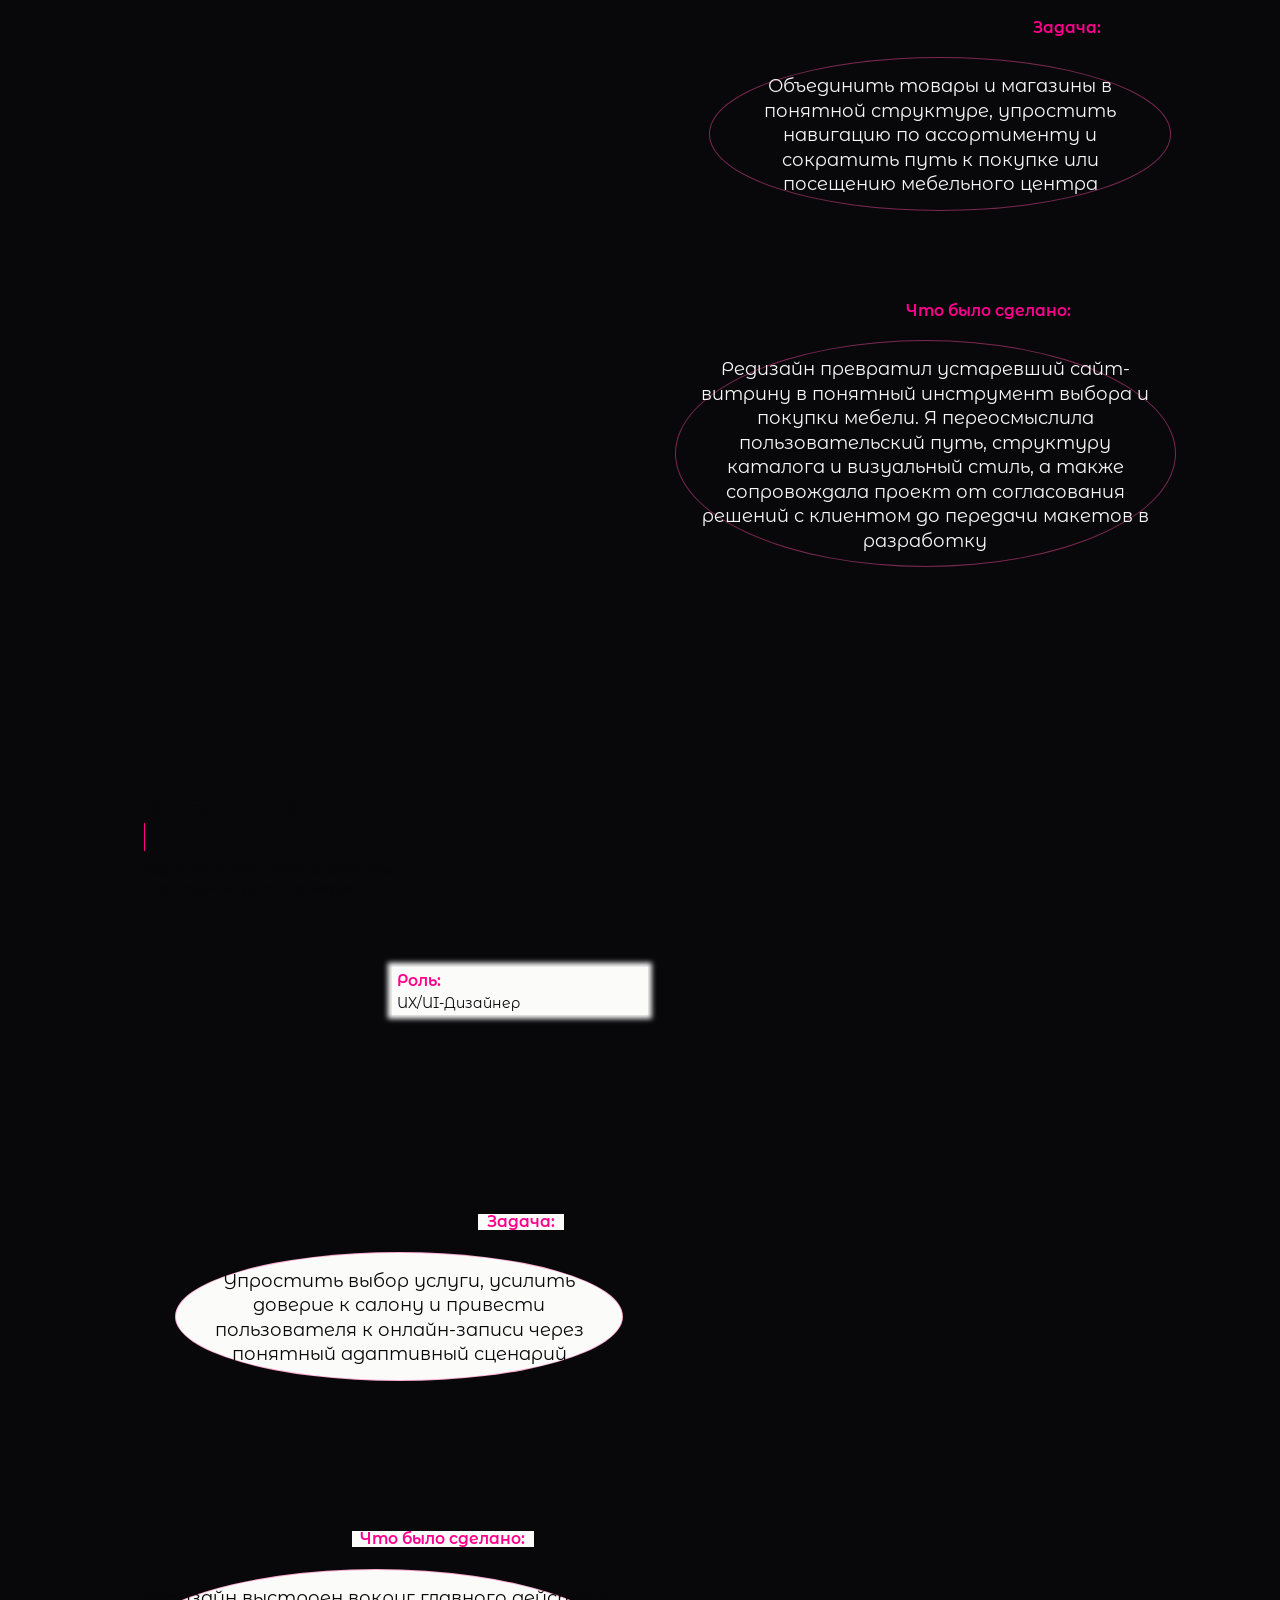
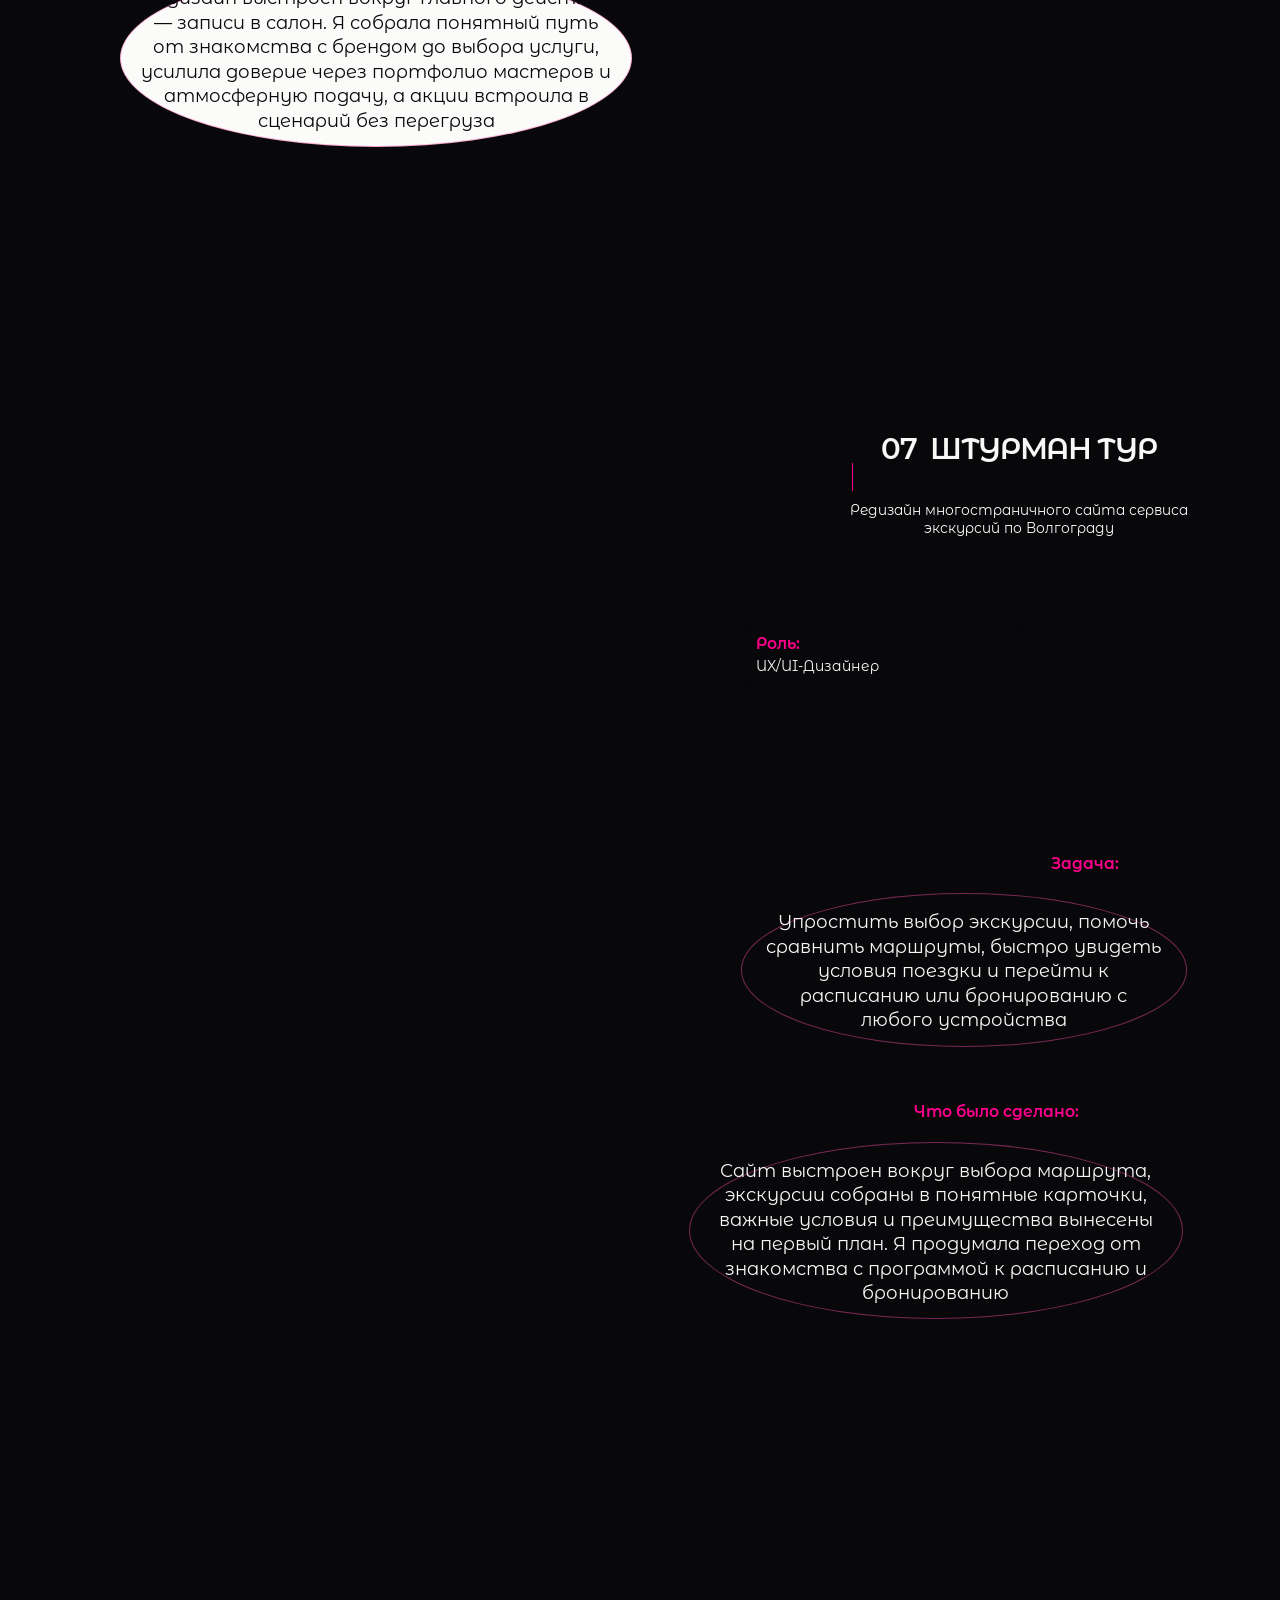
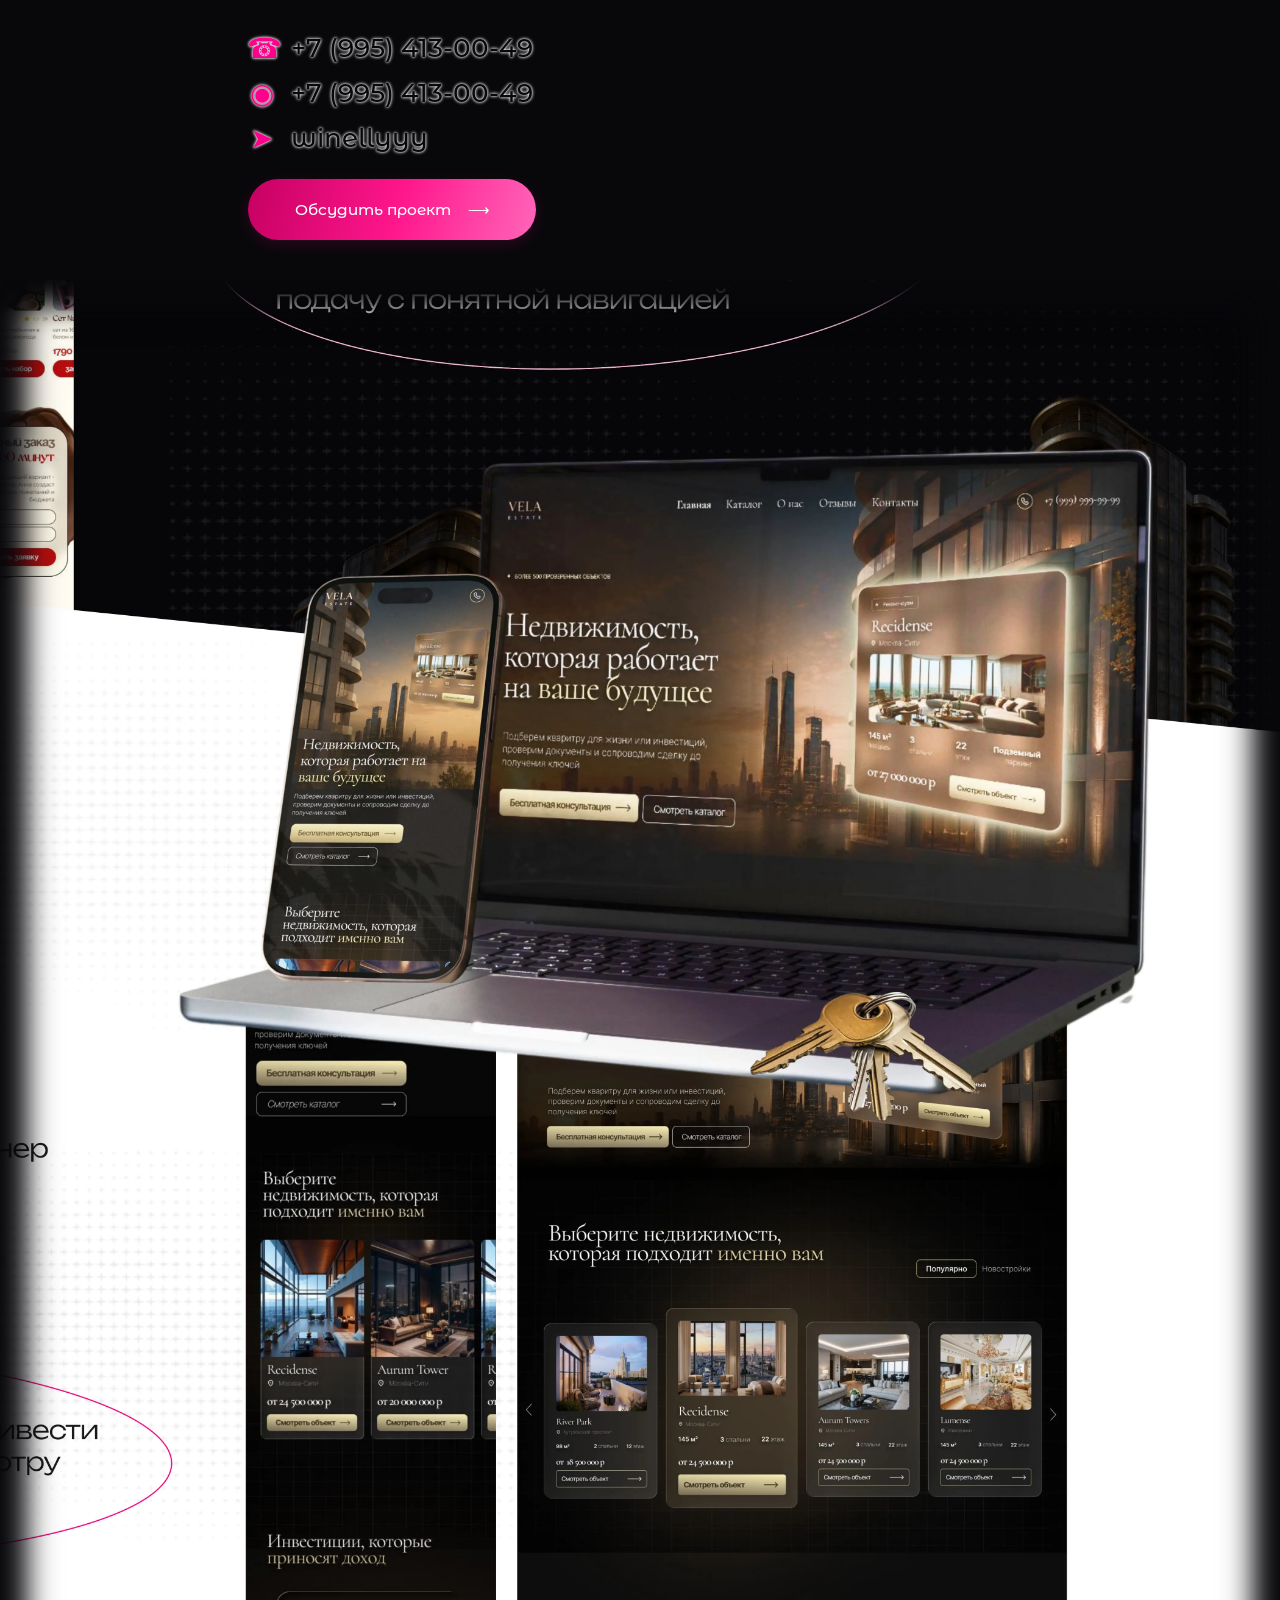
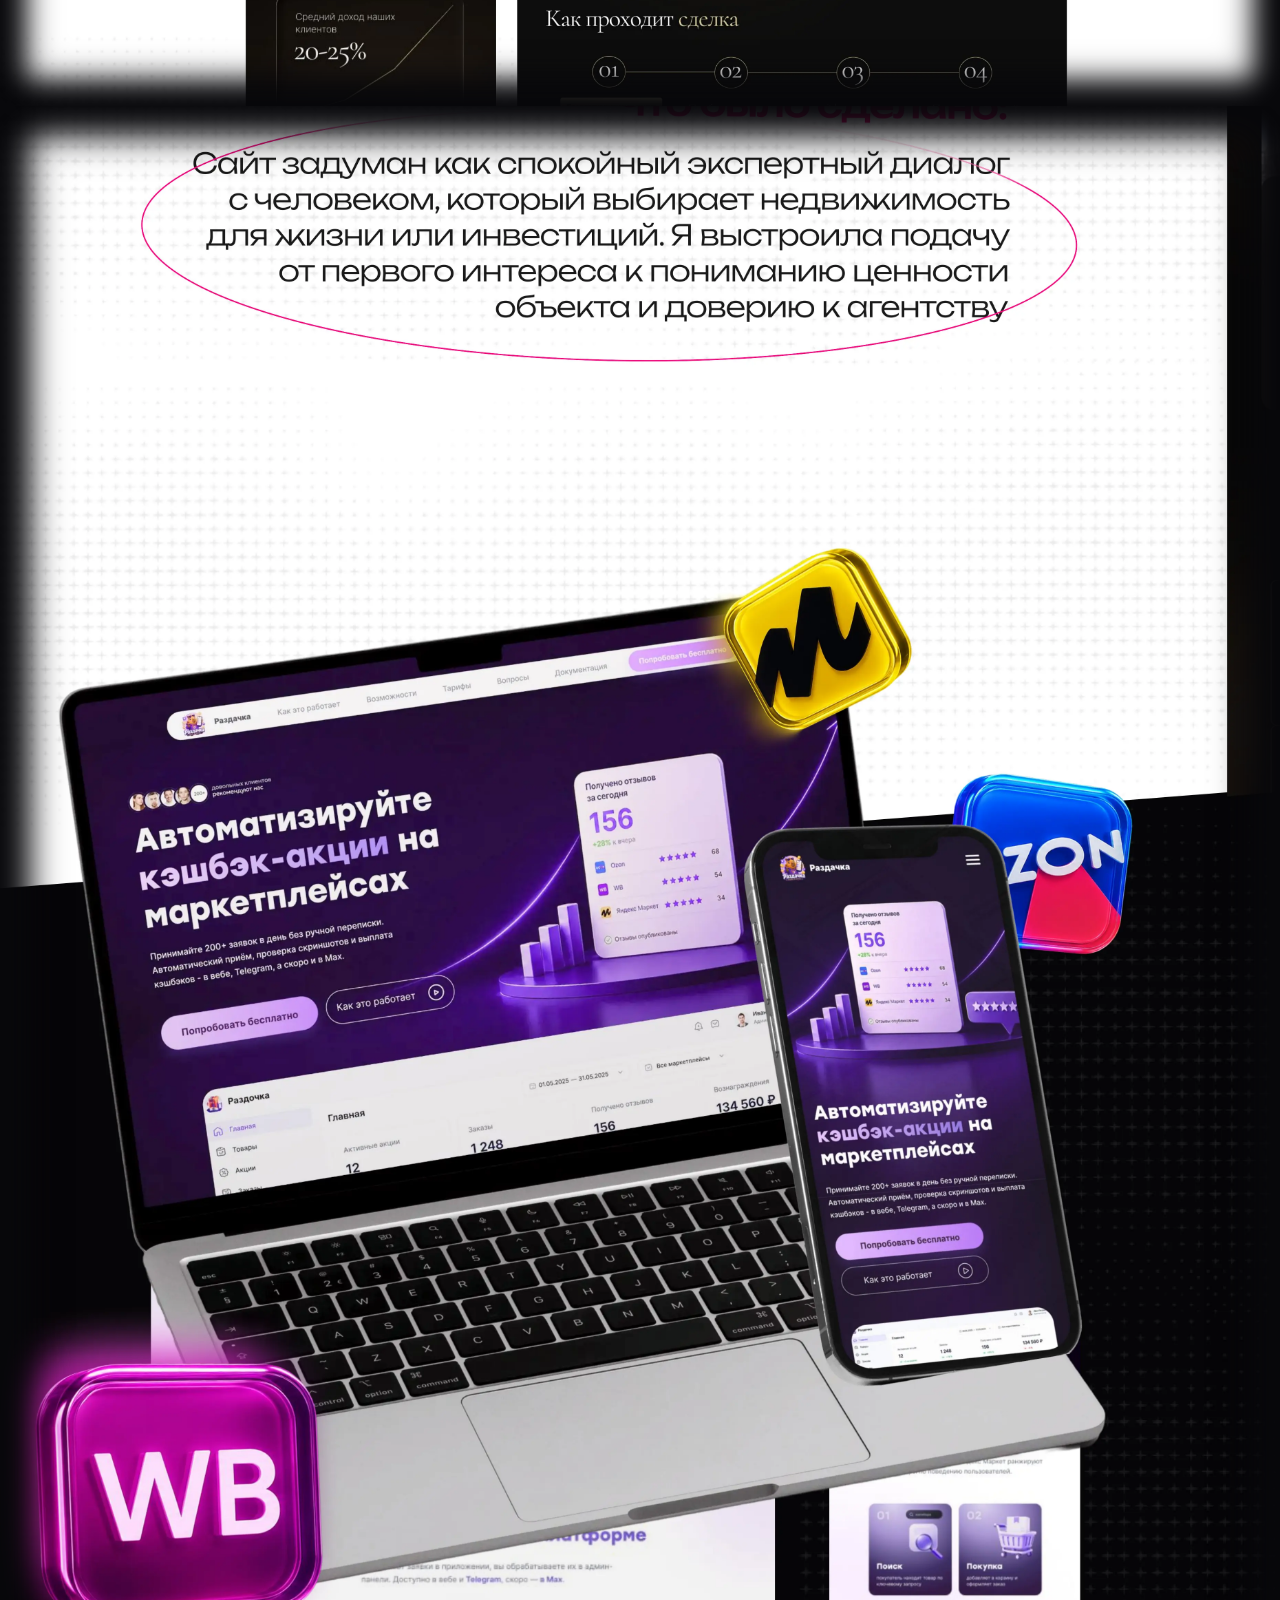
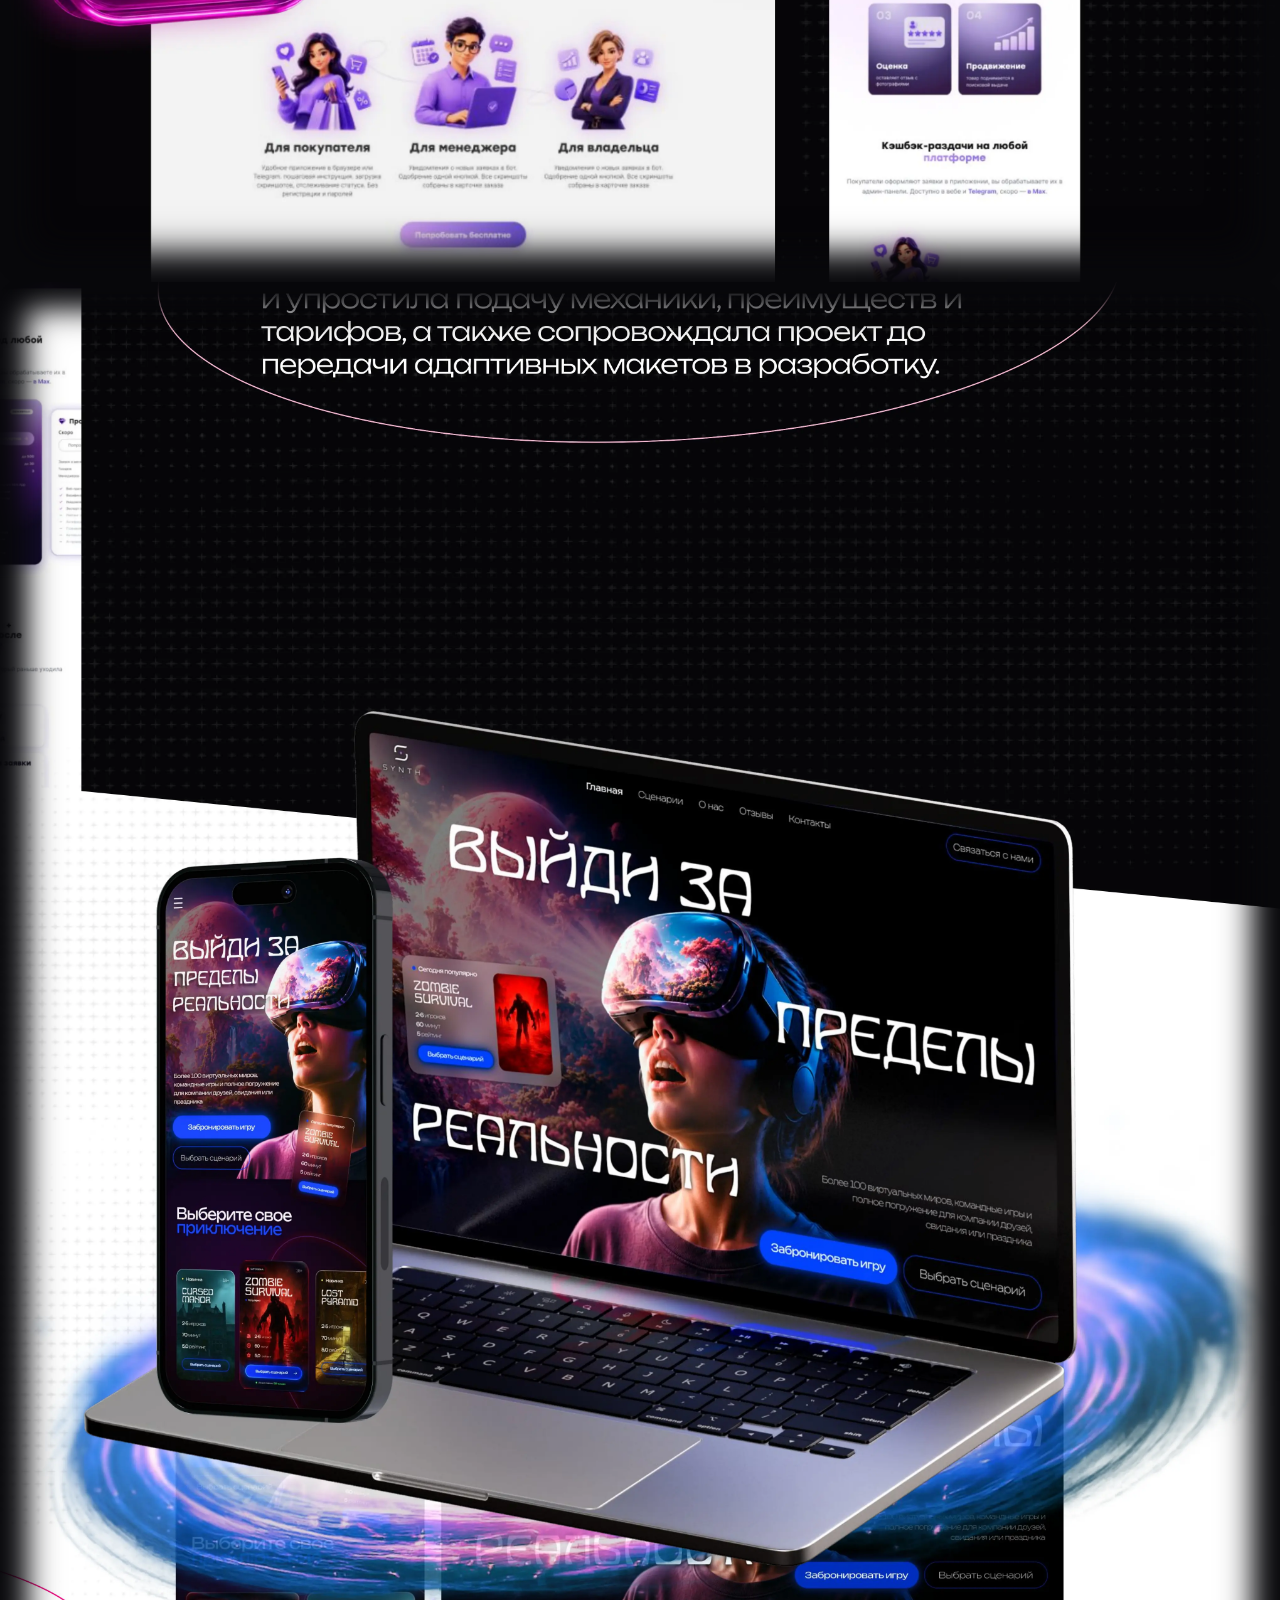
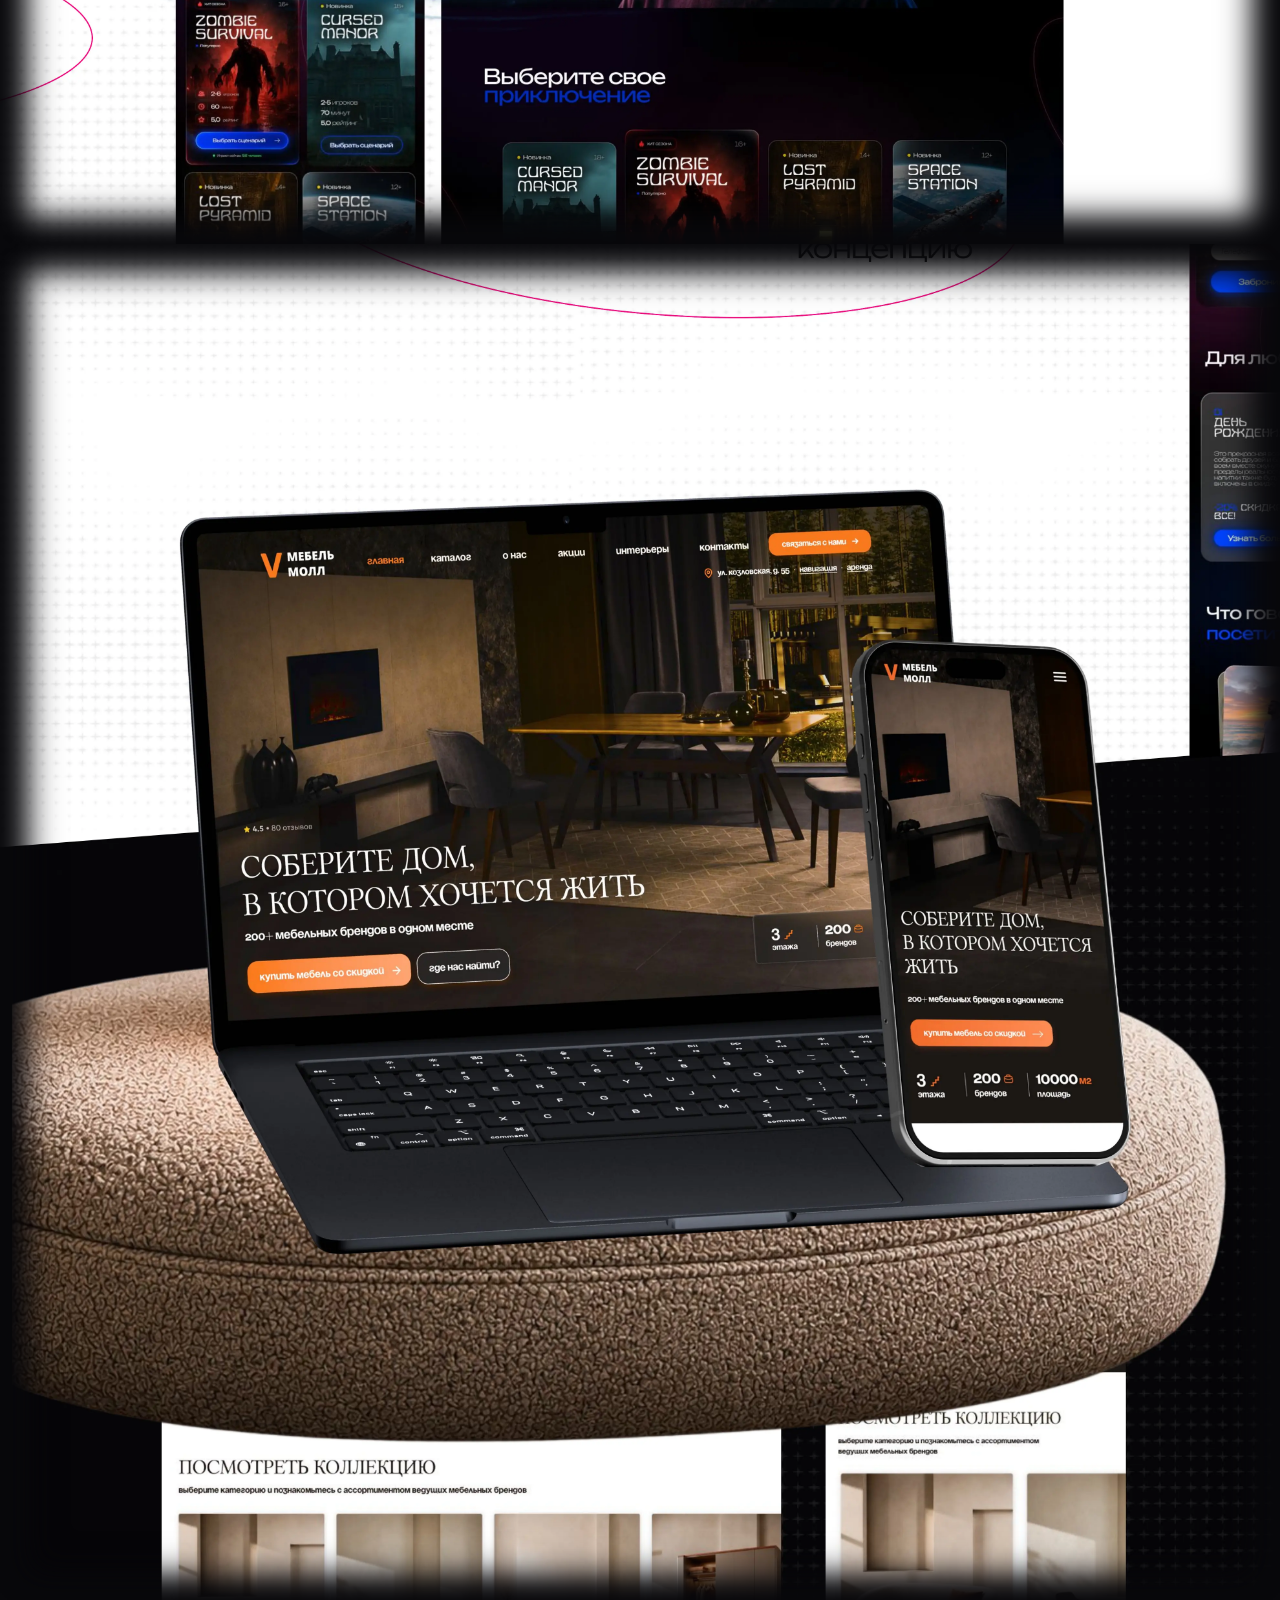
==== commit fa1d2979: "Add clean hero background patches" ====
--- a/index.html
+++ b/index.html
@@ -54,6 +54,8 @@
 
         <div class="semantic-overlay">
           <section class="semantic-hero" aria-labelledby="hero-title">
+            <img class="hero-clean-patch hero-clean-patch-name" src="./assets/img/hero-name-clean.png" width="620" height="260" alt="" aria-hidden="true" />
+            <img class="hero-clean-patch hero-clean-patch-copy" src="./assets/img/hero-copy-clean.png" width="1160" height="590" alt="" aria-hidden="true" />
             <p class="hero-name erase-ink">
               <span class="source-mask" aria-hidden="true">Sonya</span><span class="editable-copy">Sonya</span>
             </p>
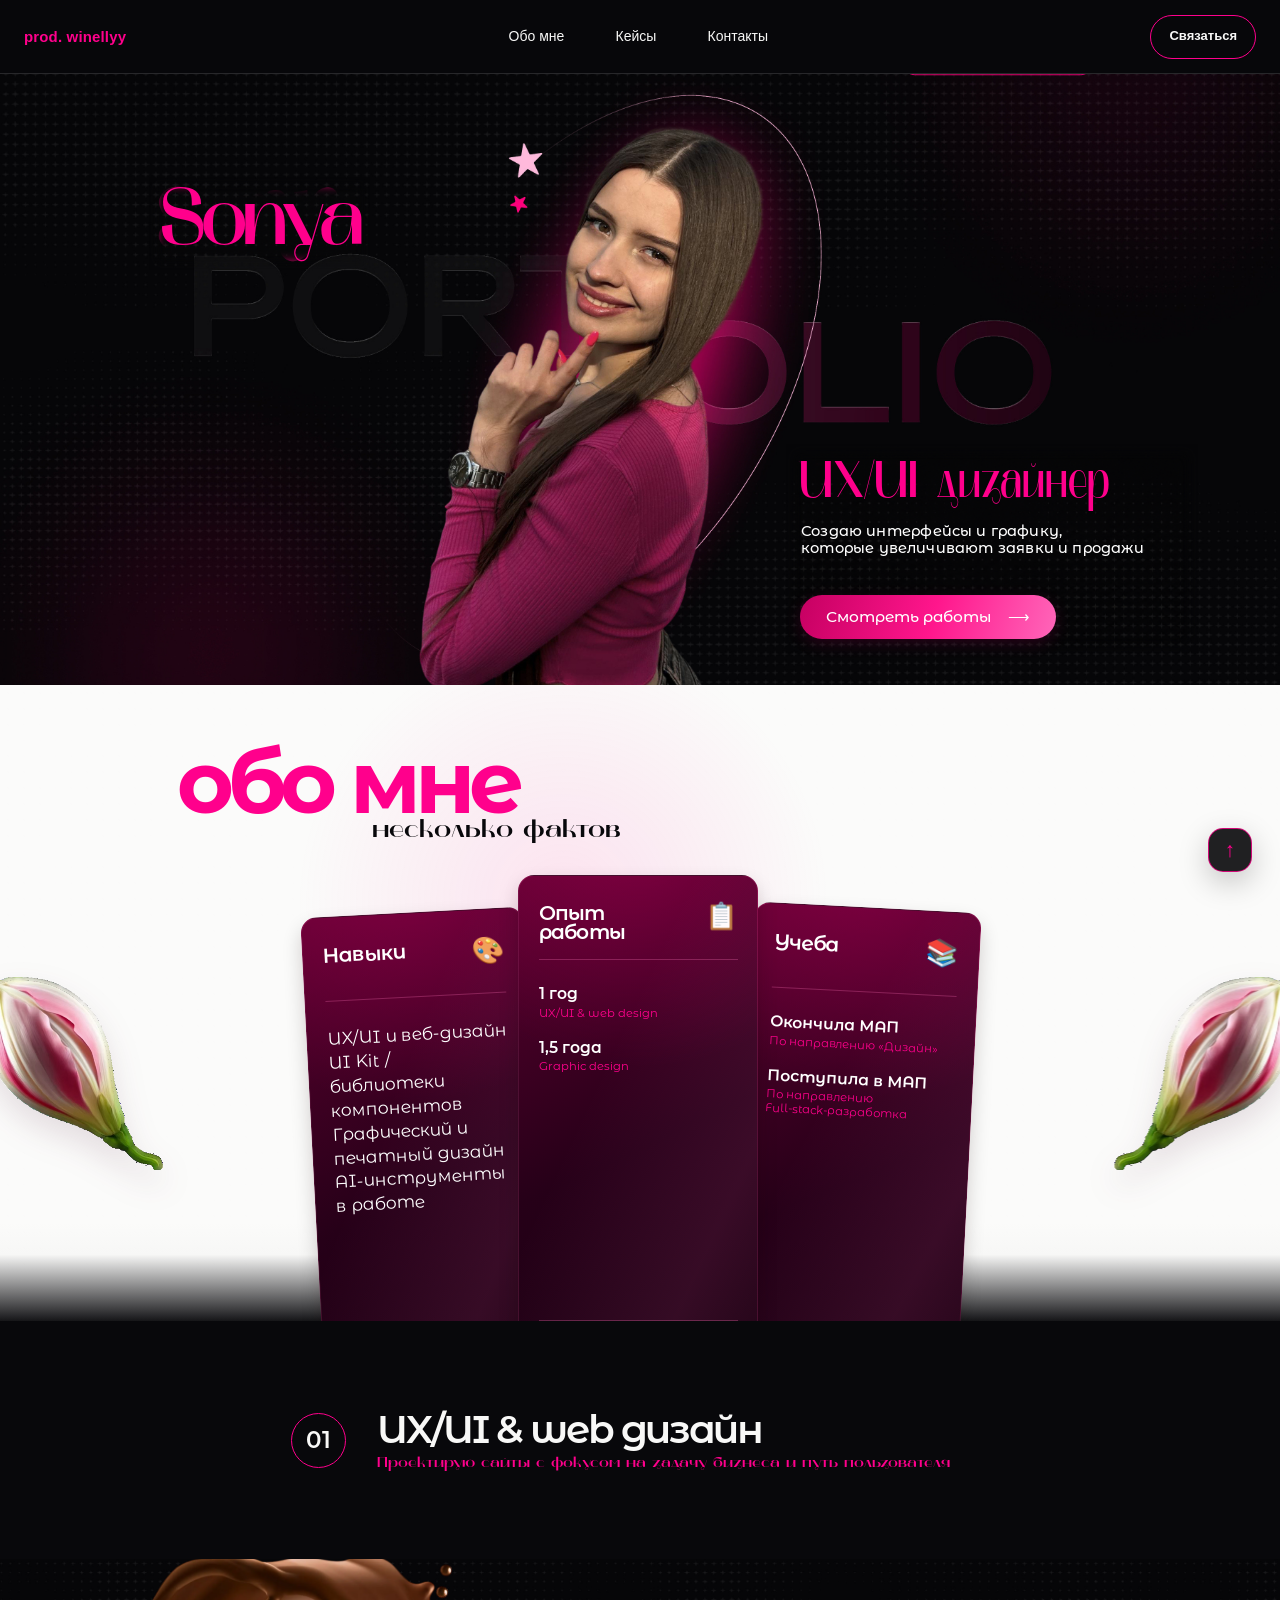
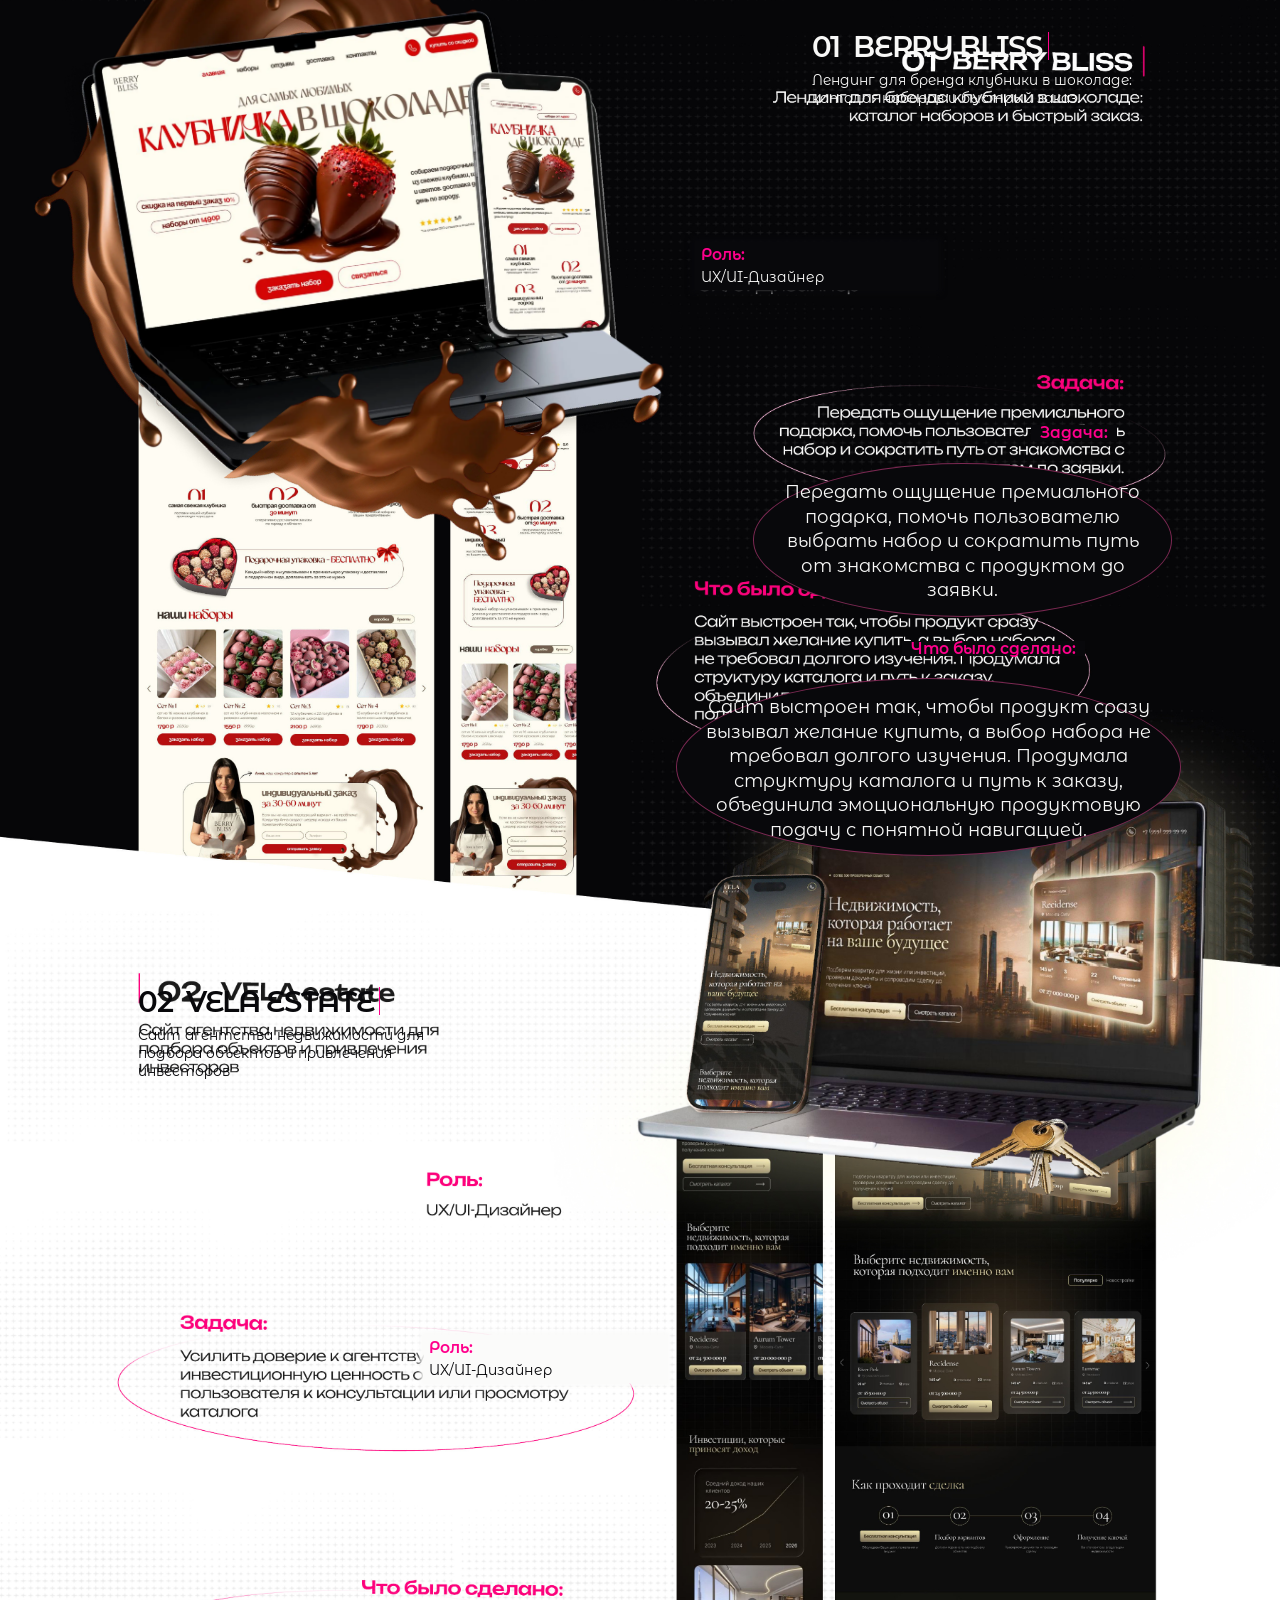
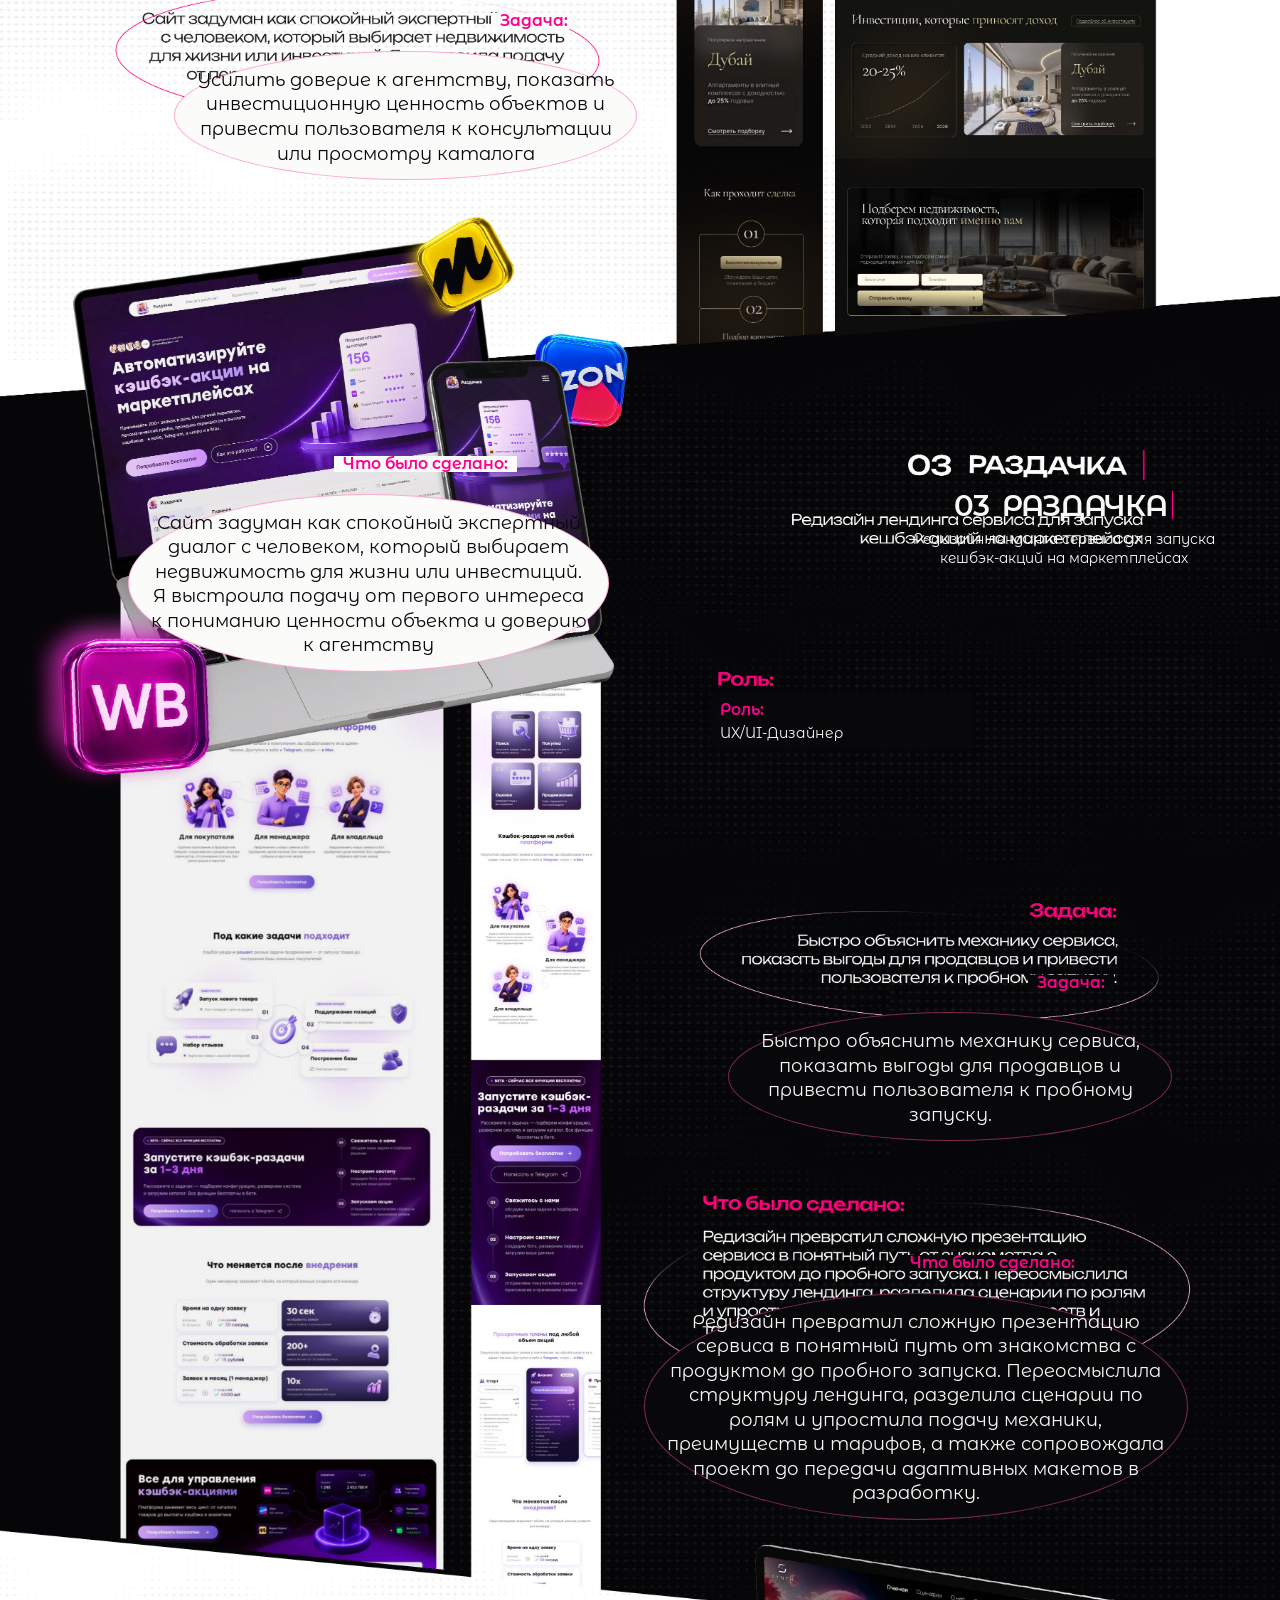
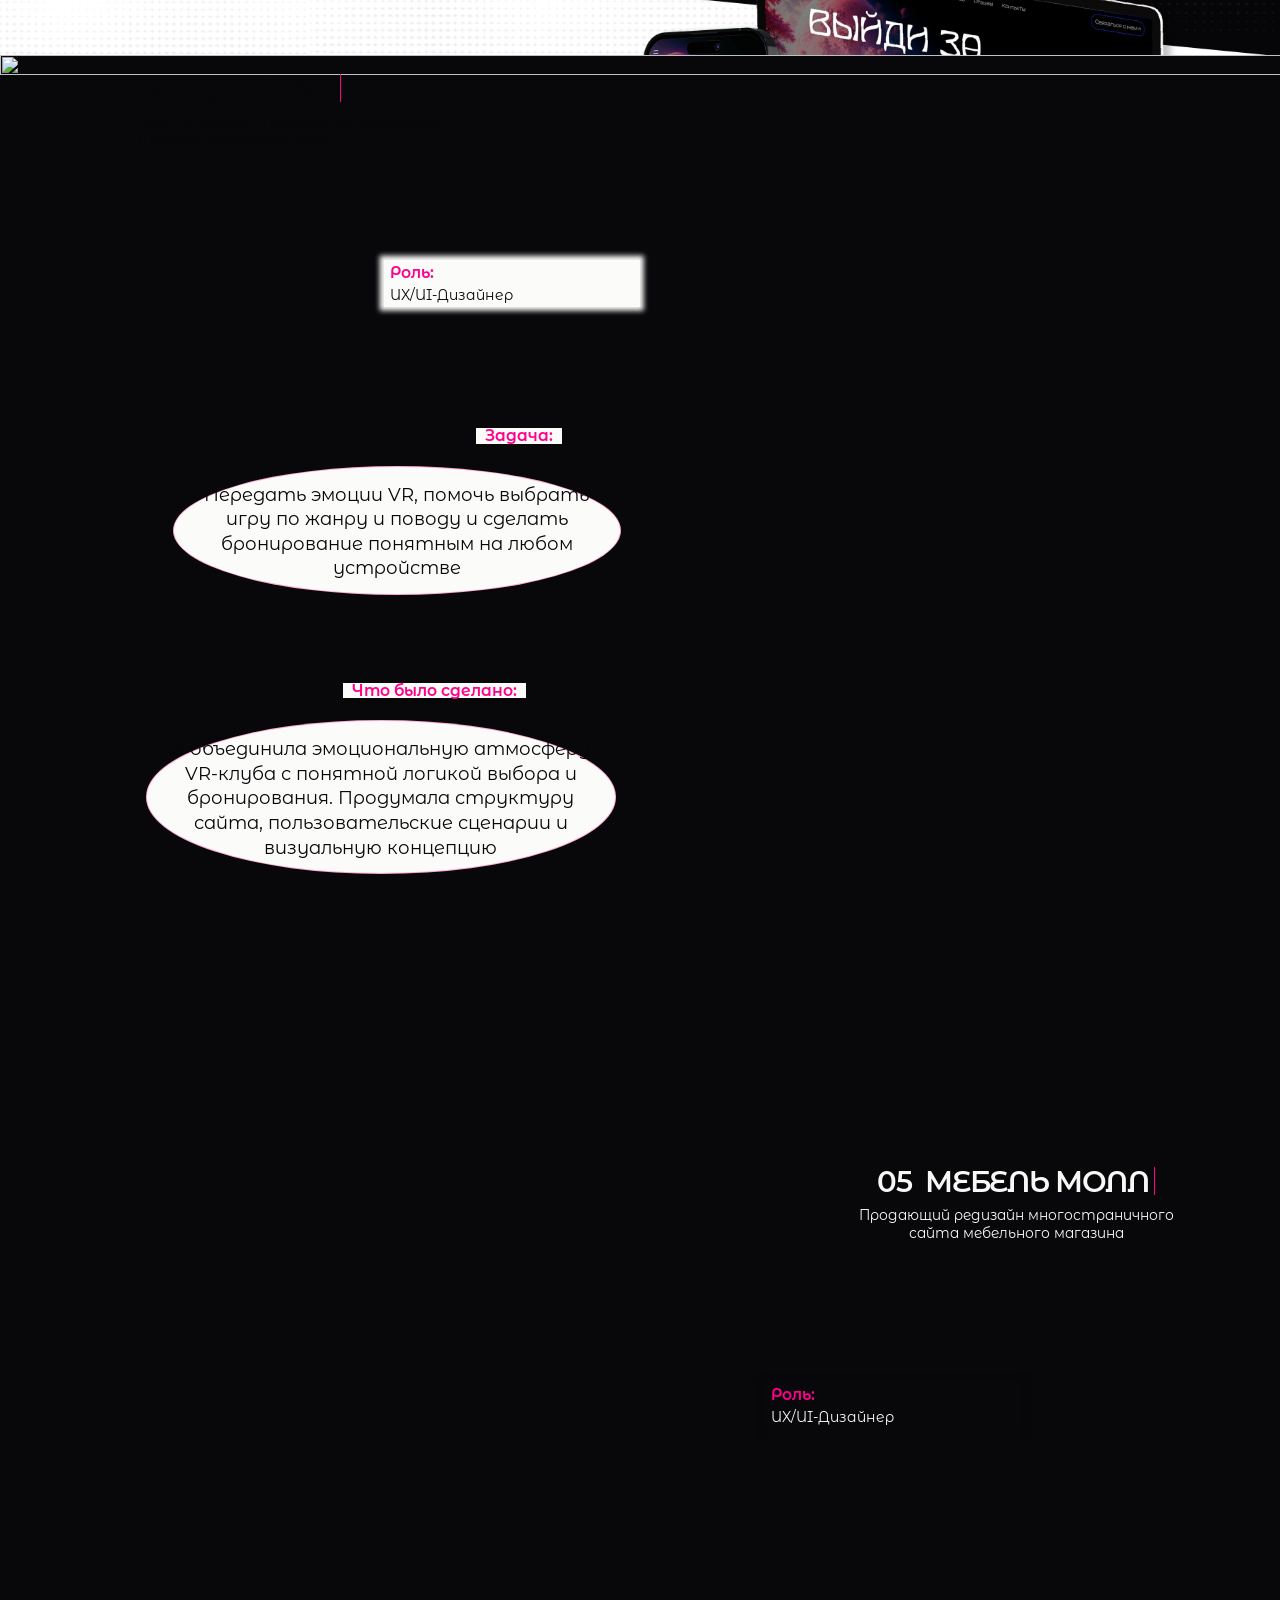
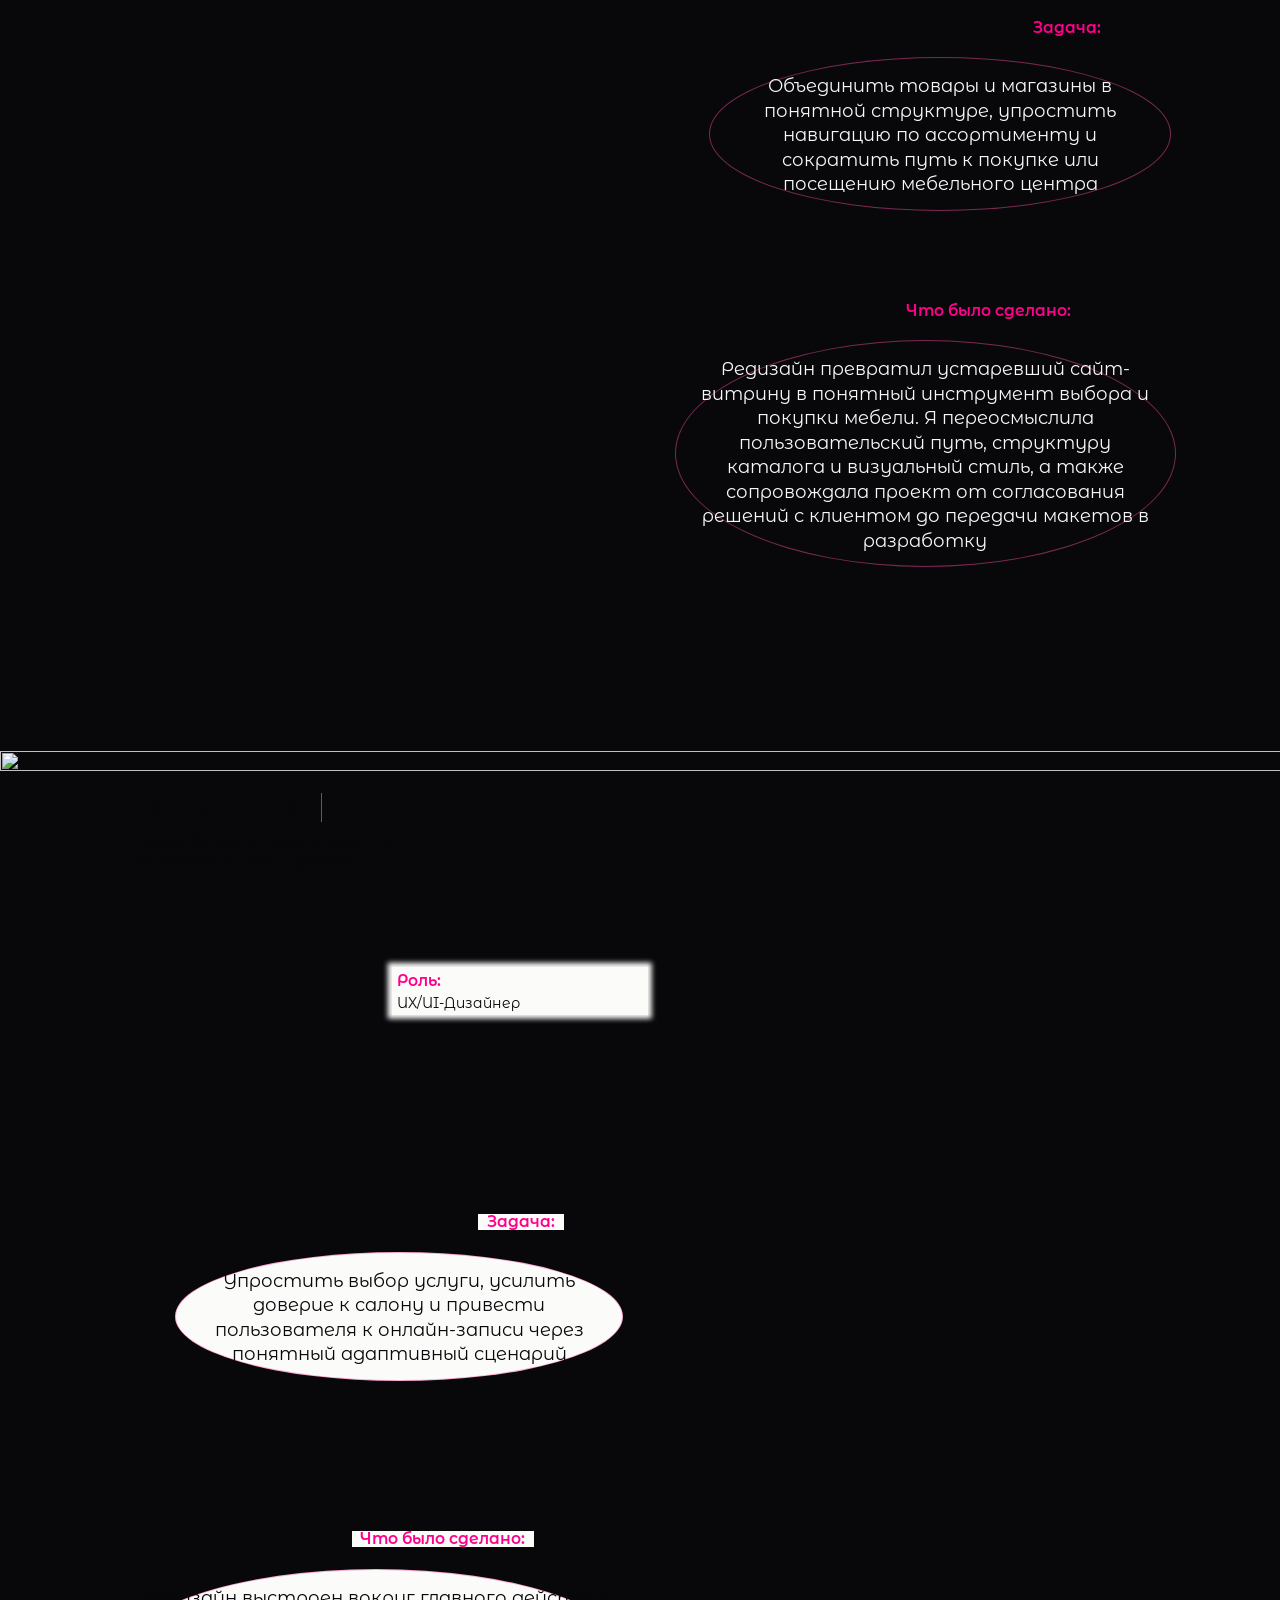
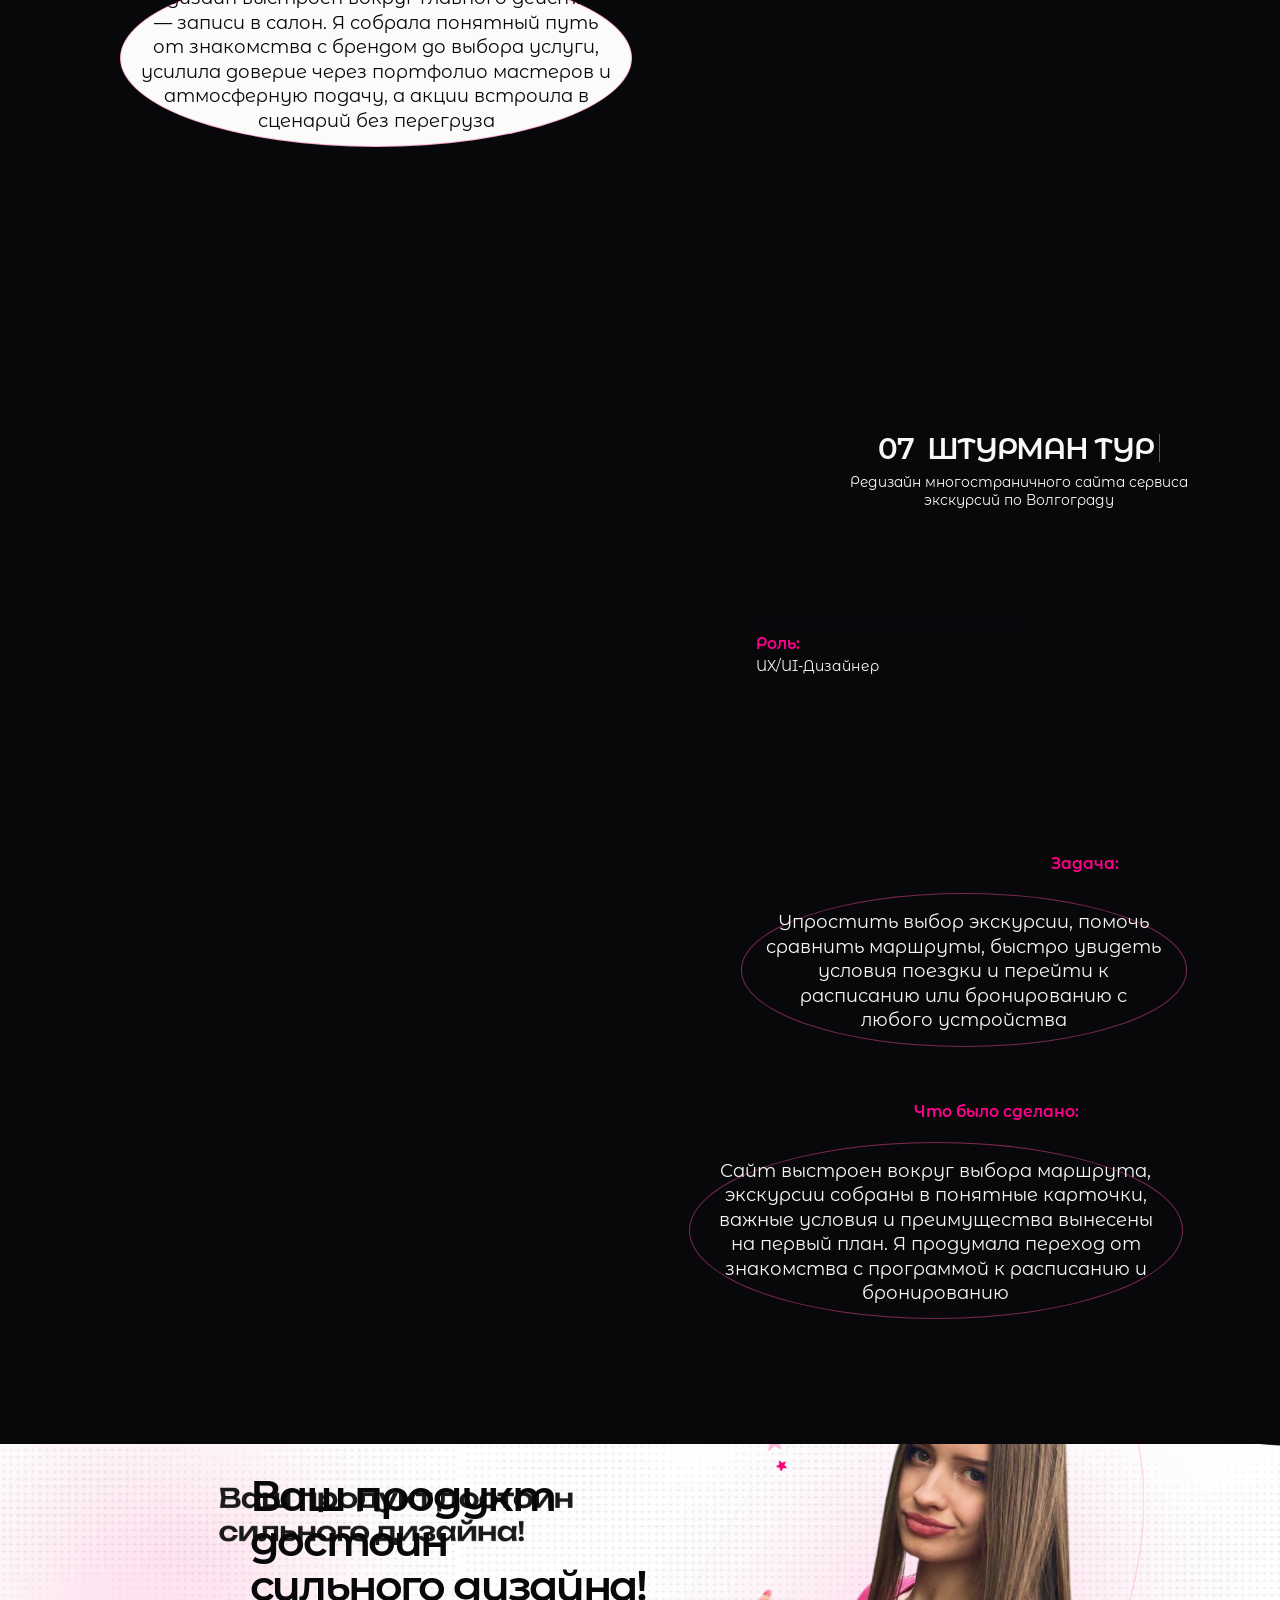
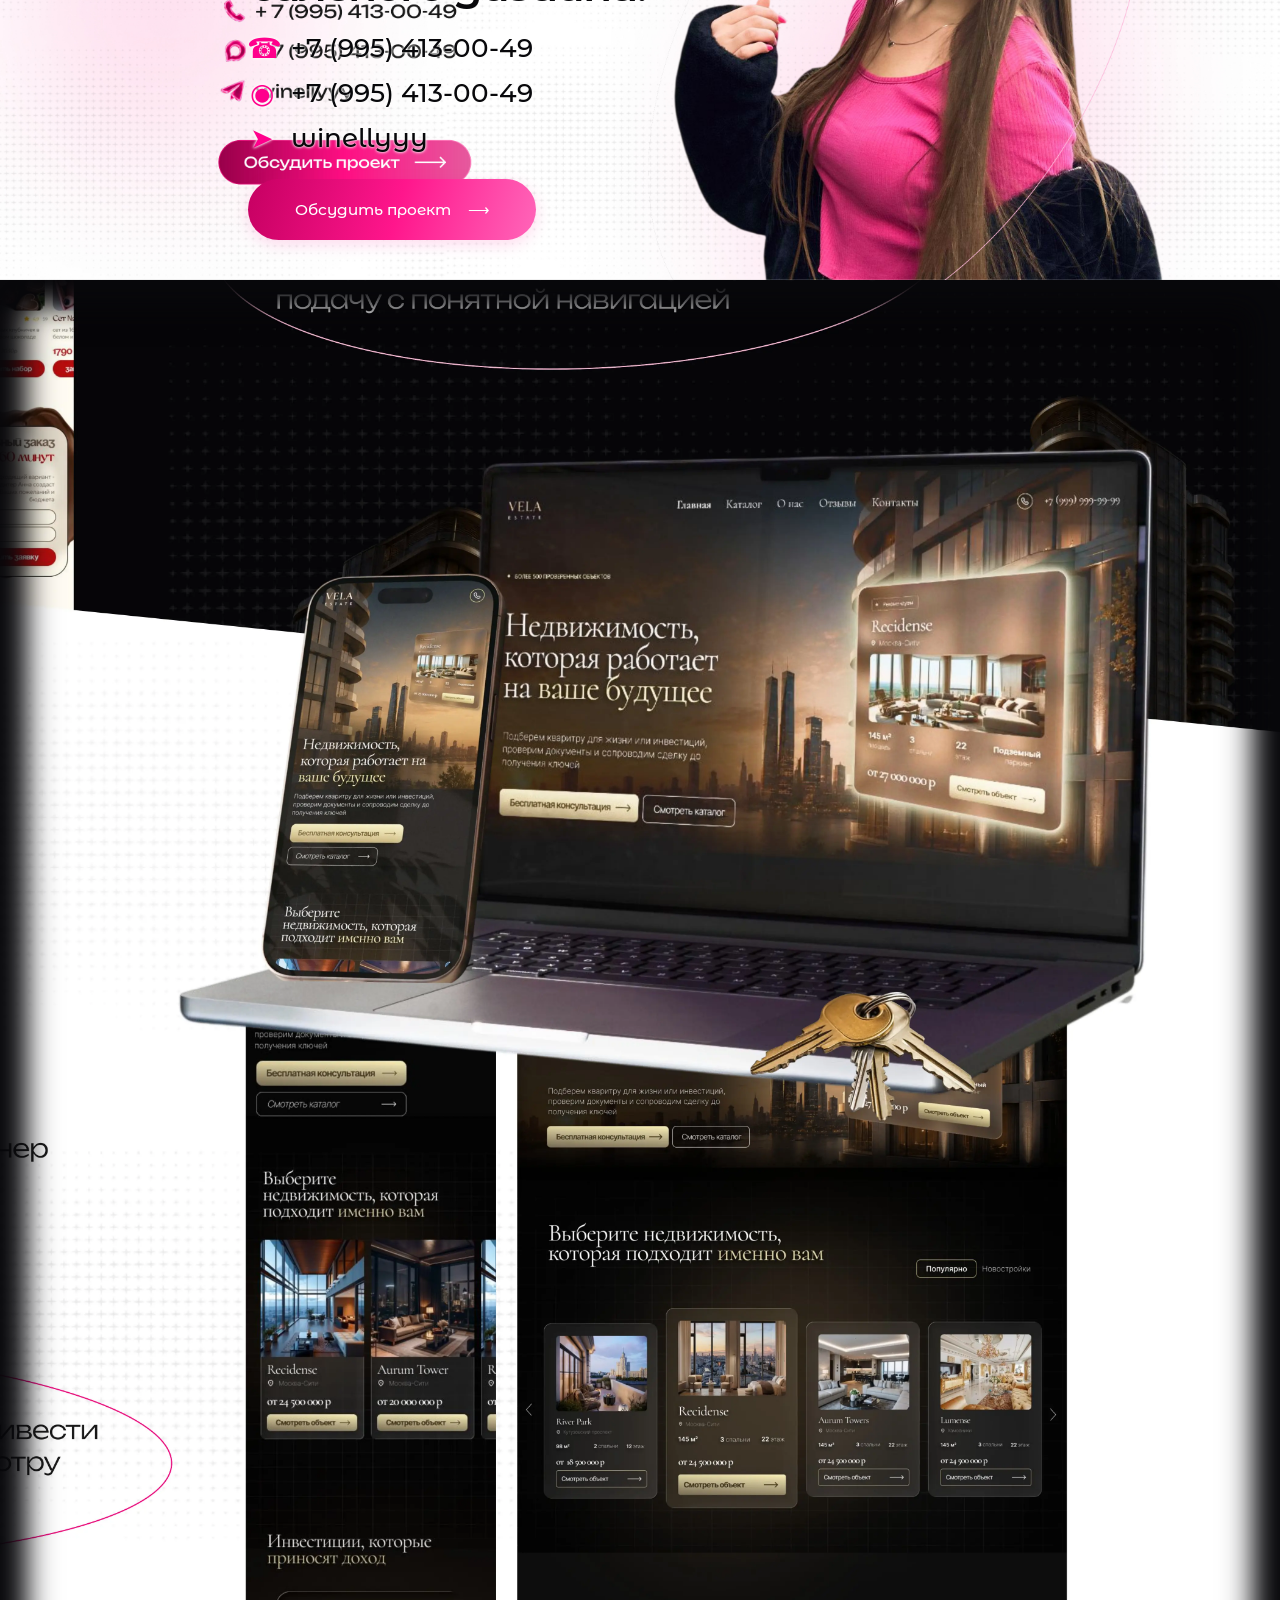
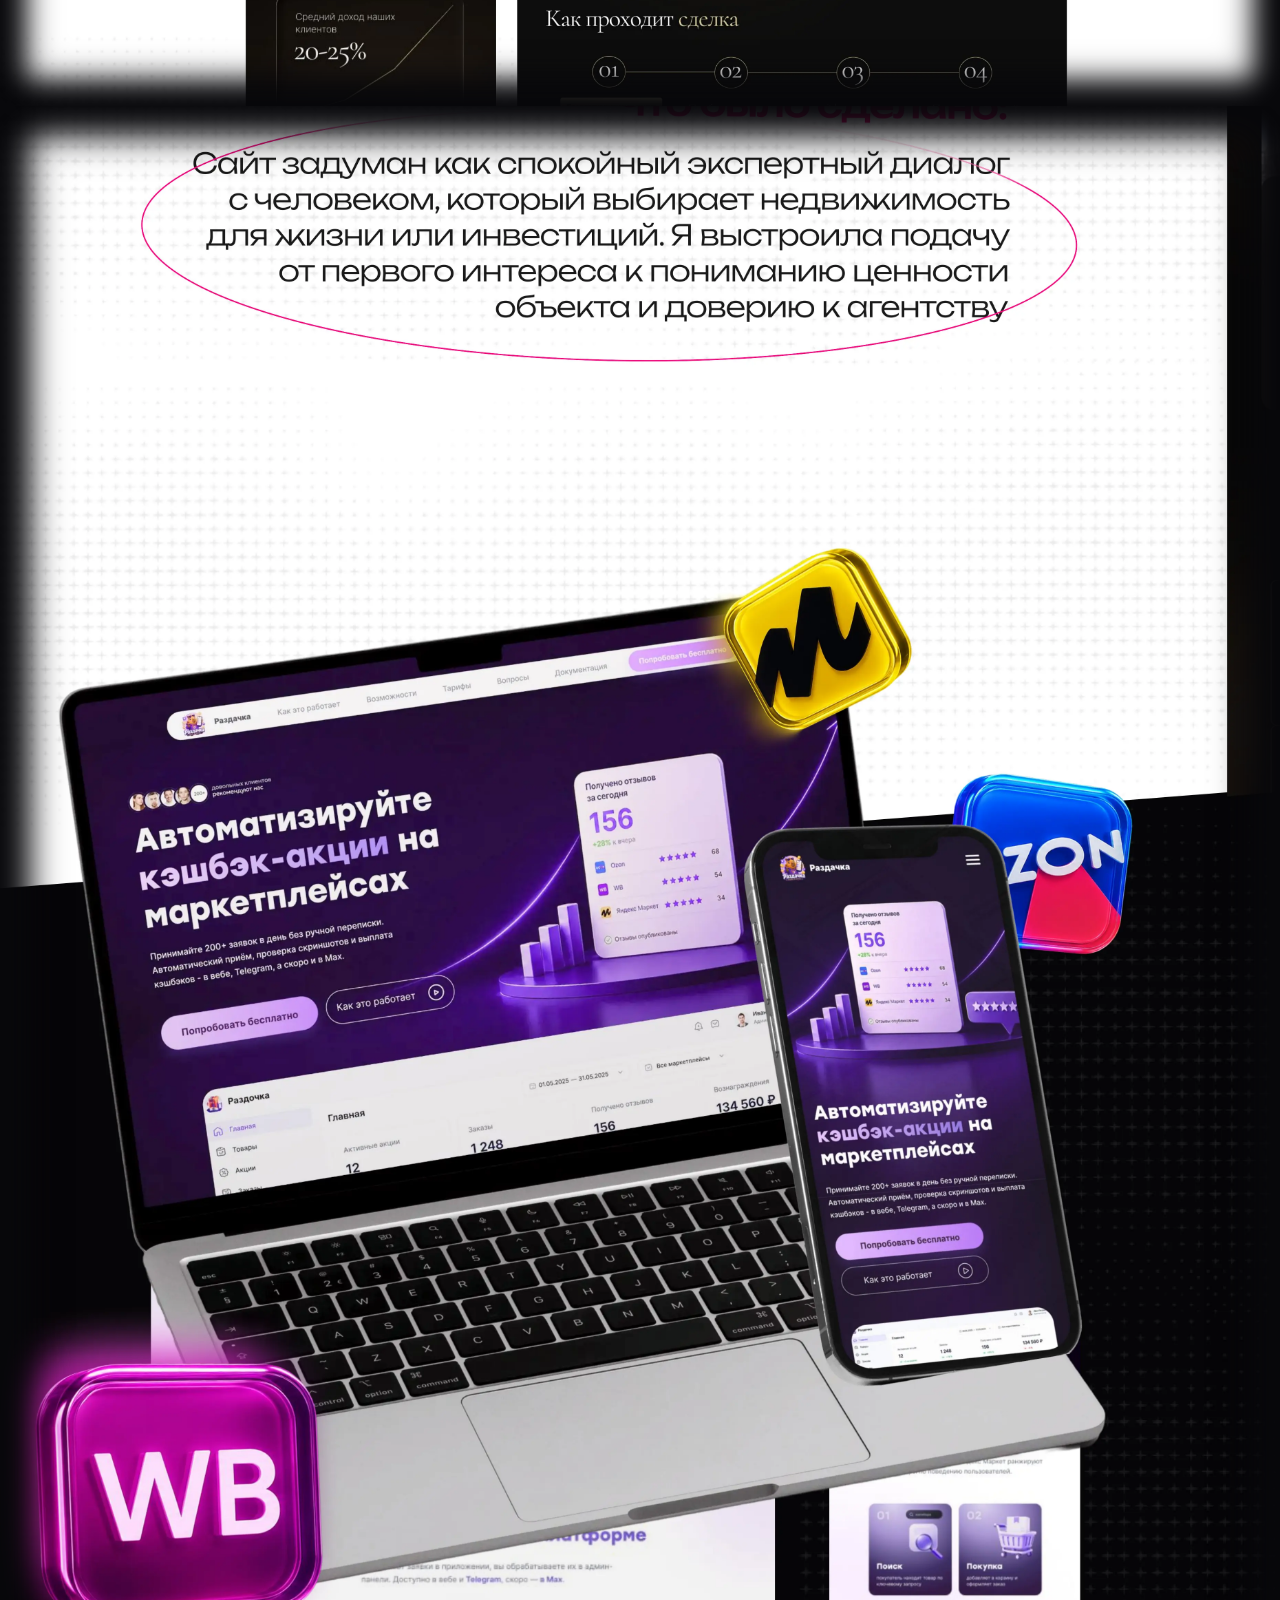
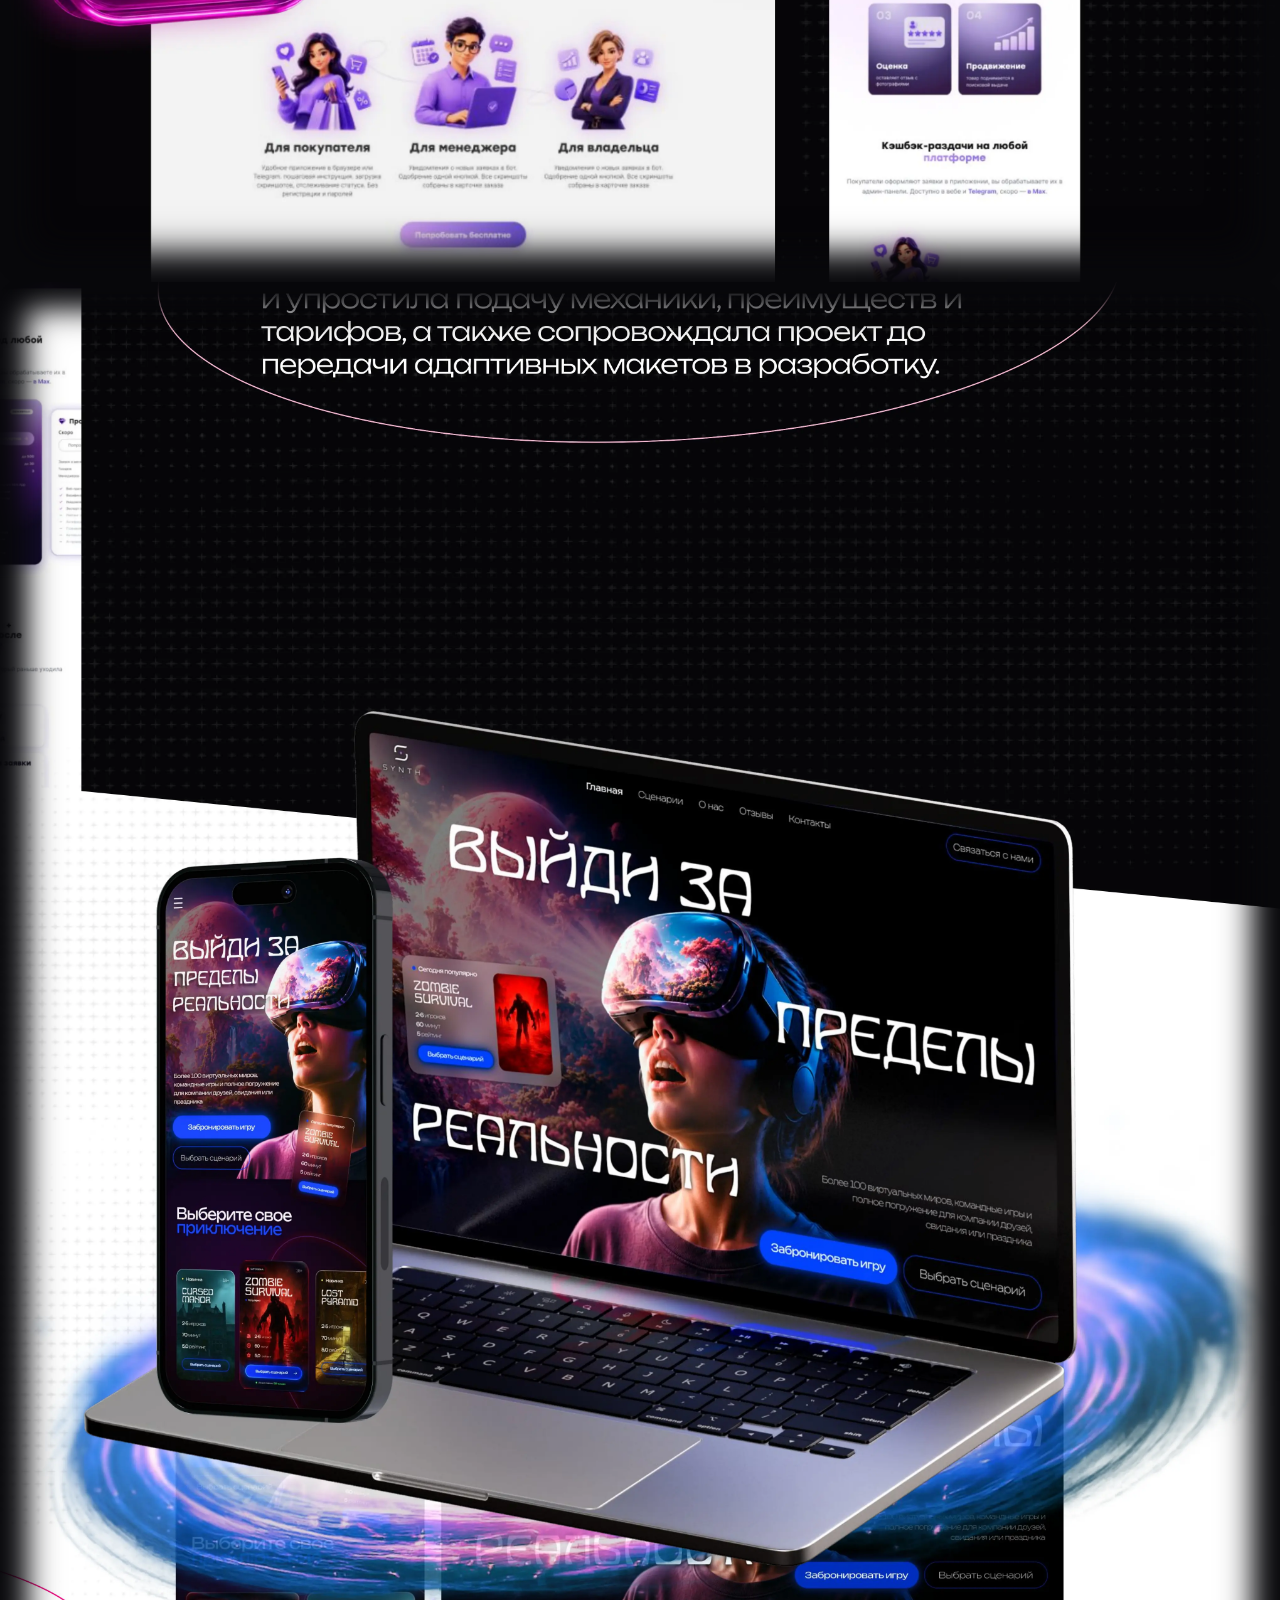
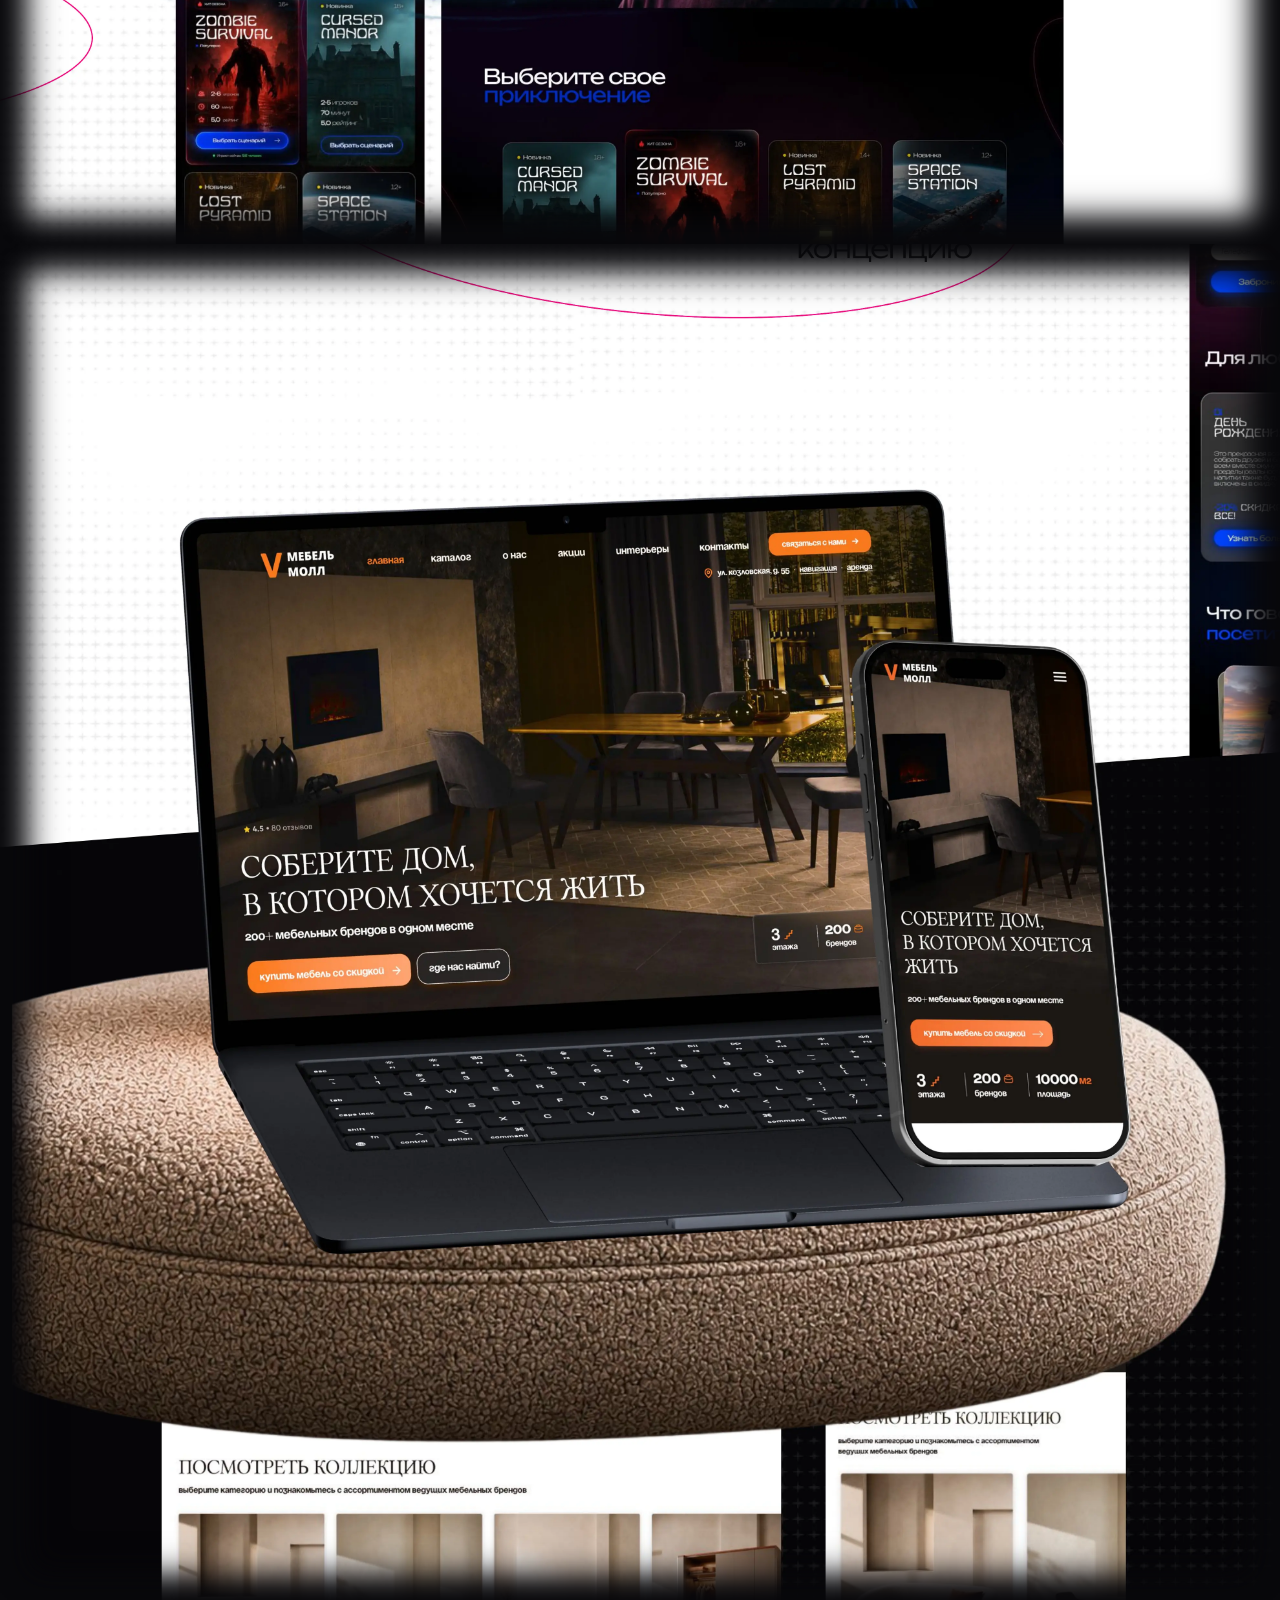
==== commit 59fbdd67: "Rebuild case copy as semantic HTML" ====
--- a/index.html
+++ b/index.html
@@ -106,56 +106,56 @@
 
           <article class="case-copy case-berry surface-dark" aria-labelledby="case-berry-title">
             <img class="detail-berry" src="./assets/img/device-berry.webp" width="2785" height="2622" alt="Мокап сайта Berry Bliss на ноутбуке и телефоне" />
-            <header class="case-header"><h3 class="erase-ink" data-erase="01 BERRY BLISS" id="case-berry-title"><span>01&nbsp; BERRY BLISS</span></h3><p class="erase-ink" data-erase="Лендинг для бренда клубники в шоколаде: каталог наборов и быстрый заказ."><span>Лендинг для бренда клубники в шоколаде:<br />каталог наборов и быстрый заказ.</span></p></header>
+            <header class="case-header"><h3 id="case-berry-title">01&nbsp; BERRY BLISS</h3><p>Лендинг для бренда клубники в шоколаде:<br />каталог наборов и быстрый заказ.</p></header>
             <div class="case-role"><strong>Роль:</strong><span>UX/UI-Дизайнер</span></div>
             <section class="case-point case-task"><h4>Задача:</h4><p>Передать ощущение премиального подарка, помочь пользователю выбрать набор и сократить путь от знакомства с продуктом до заявки.</p></section>
             <section class="case-point case-outcome"><h4>Что было сделано:</h4><p>Сайт выстроен так, чтобы продукт сразу вызывал желание купить, а выбор набора не требовал долгого изучения. Продумала структуру каталога и путь к заказу, объединила эмоциональную продуктовую подачу с понятной навигацией.</p></section>
           </article>
 
           <article class="case-copy case-vela surface-light" aria-labelledby="case-vela-title">
-            <header class="case-header"><h3 class="erase-ink" data-erase="02 VELA estate" id="case-vela-title"><span>02&nbsp; VELA estate</span></h3><p class="erase-ink" data-erase="Сайт агентства недвижимости для подбора объектов и привлечения инвесторов"><span>Сайт агентства недвижимости для<br />подбора объектов и привлечения<br />инвесторов</span></p></header>
+            <header class="case-header"><h3 id="case-vela-title">02&nbsp; VELA estate</h3><p>Сайт агентства недвижимости для<br />подбора объектов и привлечения<br />инвесторов</p></header>
             <div class="case-role"><strong>Роль:</strong><span>UX/UI-Дизайнер</span></div>
             <section class="case-point case-task"><h4>Задача:</h4><p>Усилить доверие к агентству, показать инвестиционную ценность объектов и привести пользователя к консультации или просмотру каталога</p></section>
             <section class="case-point case-outcome"><h4>Что было сделано:</h4><p>Сайт задуман как спокойный экспертный диалог с человеком, который выбирает недвижимость для жизни или инвестиций. Я выстроила подачу от первого интереса к пониманию ценности объекта и доверию к агентству</p></section>
           </article>
 
           <article class="case-copy case-razdacha surface-dark" aria-labelledby="case-razdacha-title">
-            <header class="case-header"><h3 class="erase-ink" data-erase="03 РАЗДАЧКА" id="case-razdacha-title"><span>03&nbsp; РАЗДАЧКА</span></h3><p class="erase-ink" data-erase="Редизайн лендинга сервиса для запуска кешбэк-акций на маркетплейсах"><span>Редизайн лендинга сервиса для запуска<br />кешбэк-акций на маркетплейсах</span></p></header>
+            <header class="case-header"><h3 id="case-razdacha-title">03&nbsp; РАЗДАЧКА</h3><p>Редизайн лендинга сервиса для запуска<br />кешбэк-акций на маркетплейсах</p></header>
             <div class="case-role"><strong>Роль:</strong><span>UX/UI-Дизайнер</span></div>
             <section class="case-point case-task"><h4>Задача:</h4><p>Быстро объяснить механику сервиса, показать выгоды для продавцов и привести пользователя к пробному запуску.</p></section>
             <section class="case-point case-outcome"><h4>Что было сделано:</h4><p>Редизайн превратил сложную презентацию сервиса в понятный путь от знакомства с продуктом до пробного запуска. Переосмыслила структуру лендинга, разделила сценарии по ролям и упростила подачу механики, преимуществ и тарифов, а также сопровождала проект до передачи адаптивных макетов в разработку.</p></section>
           </article>
 
           <article class="case-copy case-synth surface-light" aria-labelledby="case-synth-title">
-            <header class="case-header"><h3 class="erase-ink" data-erase="04 SYNTH VR" id="case-synth-title"><span>04&nbsp; SYNTH VR</span></h3><p class="erase-ink" data-erase="Сайт VR-клуба с каталогом сценариев и онлайн-бронированием."><span>Сайт VR-клуба с каталогом сценариев<br />и онлайн-бронированием.</span></p></header>
+            <header class="case-header"><h3 id="case-synth-title">04&nbsp; SYNTH VR</h3><p>Сайт VR-клуба с каталогом сценариев<br />и онлайн-бронированием.</p></header>
             <div class="case-role"><strong>Роль:</strong><span>UX/UI-Дизайнер</span></div>
             <section class="case-point case-task"><h4>Задача:</h4><p>Передать эмоции VR, помочь выбрать игру по жанру и поводу и сделать бронирование понятным на любом устройстве</p></section>
             <section class="case-point case-outcome"><h4>Что было сделано:</h4><p>Я объединила эмоциональную атмосферу VR-клуба с понятной логикой выбора и бронирования. Продумала структуру сайта, пользовательские сценарии и визуальную концепцию</p></section>
           </article>
 
           <article class="case-copy case-mebel surface-dark" aria-labelledby="case-mebel-title">
-            <header class="case-header"><h3 class="erase-ink" data-erase="05 МЕБЕЛЬ МОЛЛ" id="case-mebel-title"><span>05&nbsp; МЕБЕЛЬ МОЛЛ</span></h3><p class="erase-ink" data-erase="Продающий редизайн многостраничного сайта мебельного магазина"><span>Продающий редизайн многостраничного<br />сайта мебельного магазина</span></p></header>
+            <header class="case-header"><h3 id="case-mebel-title">05&nbsp; МЕБЕЛЬ МОЛЛ</h3><p>Продающий редизайн многостраничного<br />сайта мебельного магазина</p></header>
             <div class="case-role"><strong>Роль:</strong><span>UX/UI-Дизайнер</span></div>
             <section class="case-point case-task"><h4>Задача:</h4><p>Объединить товары и магазины в понятной структуре, упростить навигацию по ассортименту и сократить путь к покупке или посещению мебельного центра</p></section>
             <section class="case-point case-outcome"><h4>Что было сделано:</h4><p>Редизайн превратил устаревший сайт-витрину в понятный инструмент выбора и покупки мебели. Я переосмыслила пользовательский путь, структуру каталога и визуальный стиль, а также сопровождала проект от согласования решений с клиентом до передачи макетов в разработку</p></section>
           </article>
 
           <article class="case-copy case-bonton surface-light" aria-labelledby="case-bonton-title">
-            <header class="case-header"><h3 class="erase-ink" data-erase="06 BONTON" id="case-bonton-title"><span>06&nbsp; BONTON</span></h3><p class="erase-ink" data-erase="Редизайн сайта салона красоты с акцентом на уют и доверие"><span>Редизайн сайта салона красоты с<br />акцентом на уют и доверие</span></p></header>
+            <header class="case-header"><h3 id="case-bonton-title">06&nbsp; BONTON</h3><p>Редизайн сайта салона красоты с<br />акцентом на уют и доверие</p></header>
             <div class="case-role"><strong>Роль:</strong><span>UX/UI-Дизайнер</span></div>
             <section class="case-point case-task"><h4>Задача:</h4><p>Упростить выбор услуги, усилить доверие к салону и привести пользователя к онлайн-записи через понятный адаптивный сценарий</p></section>
             <section class="case-point case-outcome"><h4>Что было сделано:</h4><p>Редизайн выстроен вокруг главного действия — записи в салон. Я собрала понятный путь от знакомства с брендом до выбора услуги, усилила доверие через портфолио мастеров и атмосферную подачу, а акции встроила в сценарий без перегруза</p></section>
           </article>
 
           <article class="case-copy case-shturman surface-dark" aria-labelledby="case-shturman-title">
-            <header class="case-header"><h3 class="erase-ink" data-erase="07 ШТУРМАН ТУР" id="case-shturman-title"><span>07&nbsp; ШТУРМАН ТУР</span></h3><p class="erase-ink" data-erase="Редизайн многостраничного сайта сервиса экскурсий по Волгограду"><span>Редизайн многостраничного сайта сервиса<br />экскурсий по Волгограду</span></p></header>
+            <header class="case-header"><h3 id="case-shturman-title">07&nbsp; ШТУРМАН ТУР</h3><p>Редизайн многостраничного сайта сервиса<br />экскурсий по Волгограду</p></header>
             <div class="case-role"><strong>Роль:</strong><span>UX/UI-Дизайнер</span></div>
             <section class="case-point case-task"><h4>Задача:</h4><p>Упростить выбор экскурсии, помочь сравнить маршруты, быстро увидеть условия поездки и перейти к расписанию или бронированию с любого устройства</p></section>
             <section class="case-point case-outcome"><h4>Что было сделано:</h4><p>Сайт выстроен вокруг выбора маршрута, экскурсии собраны в понятные карточки, важные условия и преимущества вынесены на первый план. Я продумала переход от знакомства с программой к расписанию и бронированию</p></section>
           </article>
 
           <section class="semantic-contacts surface-light" aria-labelledby="contacts-title">
-            <h2 class="erase-ink" data-erase="Ваш продукт достоин сильного дизайна!" id="contacts-title"><span>Ваш продукт достоин<br />сильного дизайна!</span></h2>
+            <h2 id="contacts-title">Ваш продукт достоин<br />сильного дизайна!</h2>
             <address><a href="tel:+79954130049"><span aria-hidden="true">☎</span>+7 (995) 413-00-49</a><a href="https://max.ru/+79954130049" target="_blank" rel="noreferrer"><span aria-hidden="true">◉</span>+7 (995) 413-00-49</a><a href="https://t.me/winellyy" target="_blank" rel="noreferrer"><span aria-hidden="true">➤</span>winellyyy</a></address>
             <a class="semantic-button" href="https://t.me/winellyy" target="_blank" rel="noreferrer">Обсудить проект <span aria-hidden="true">⟶</span></a>
           </section>
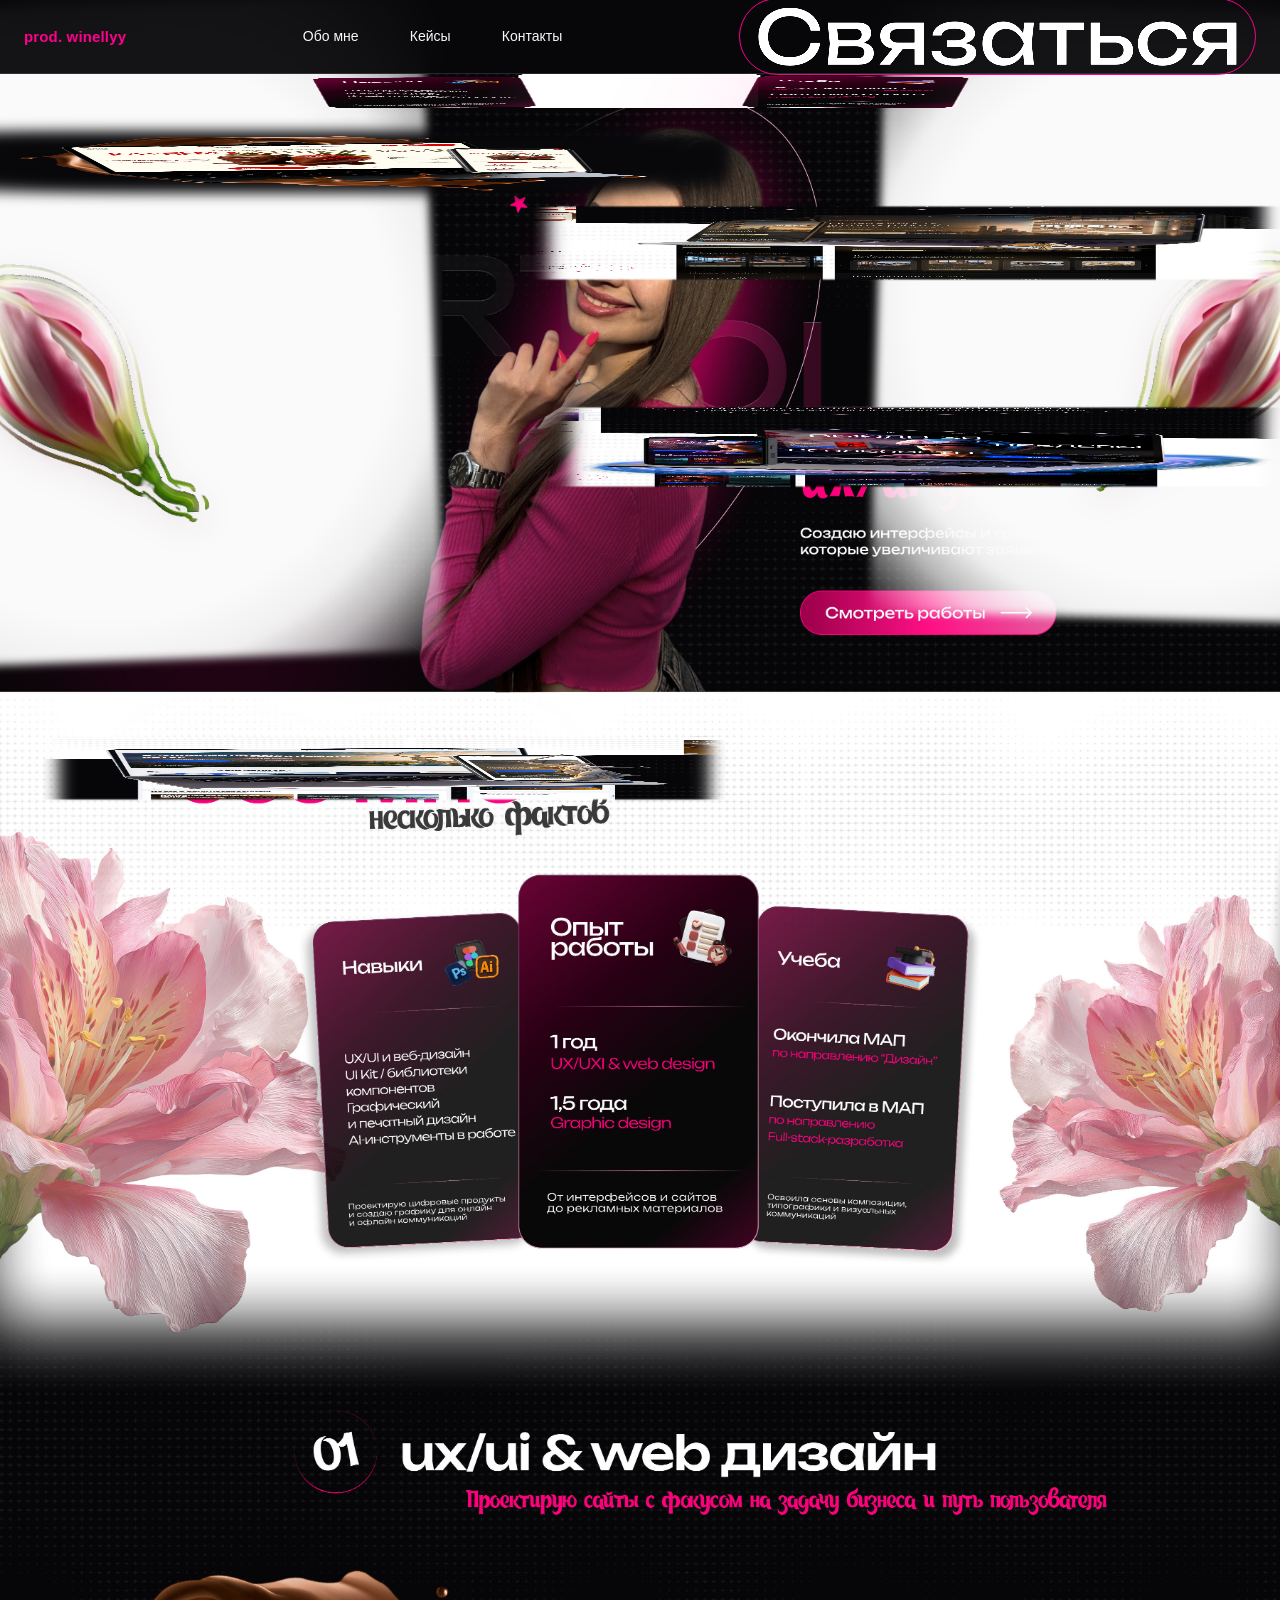
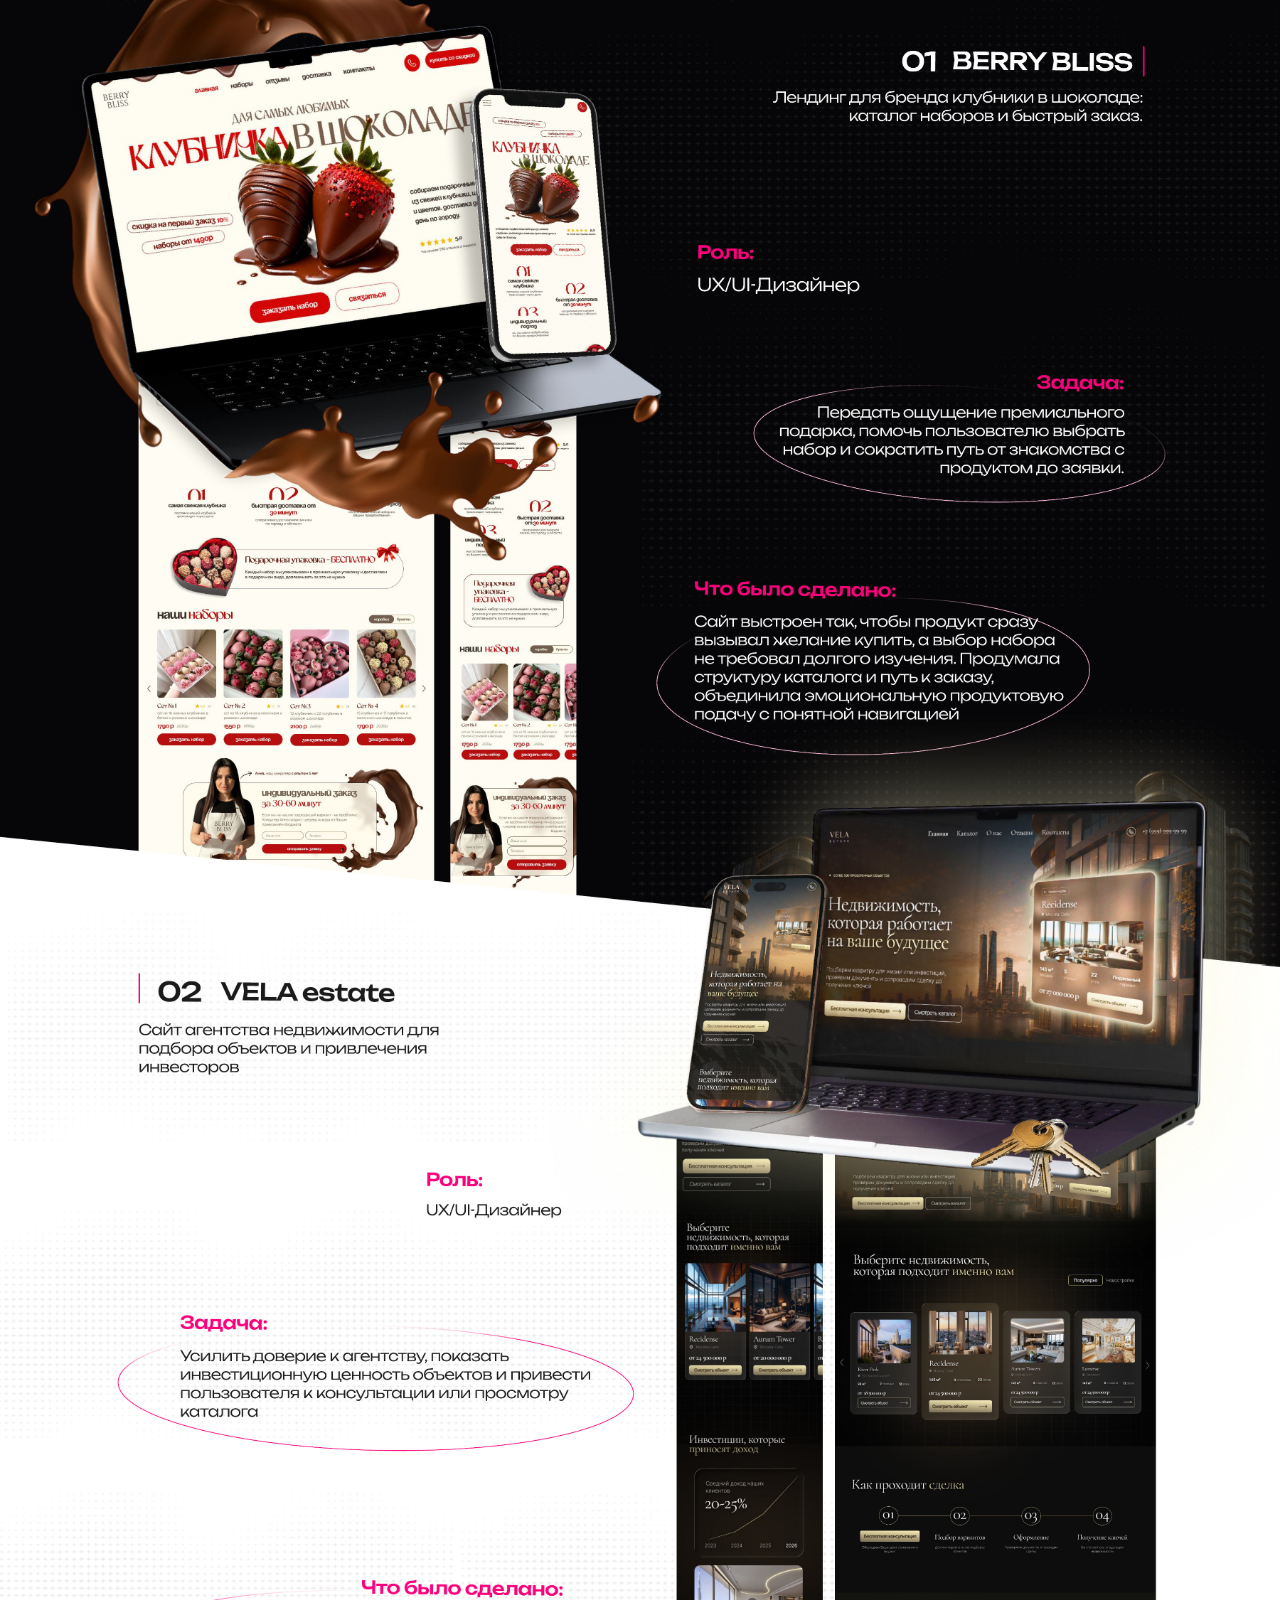
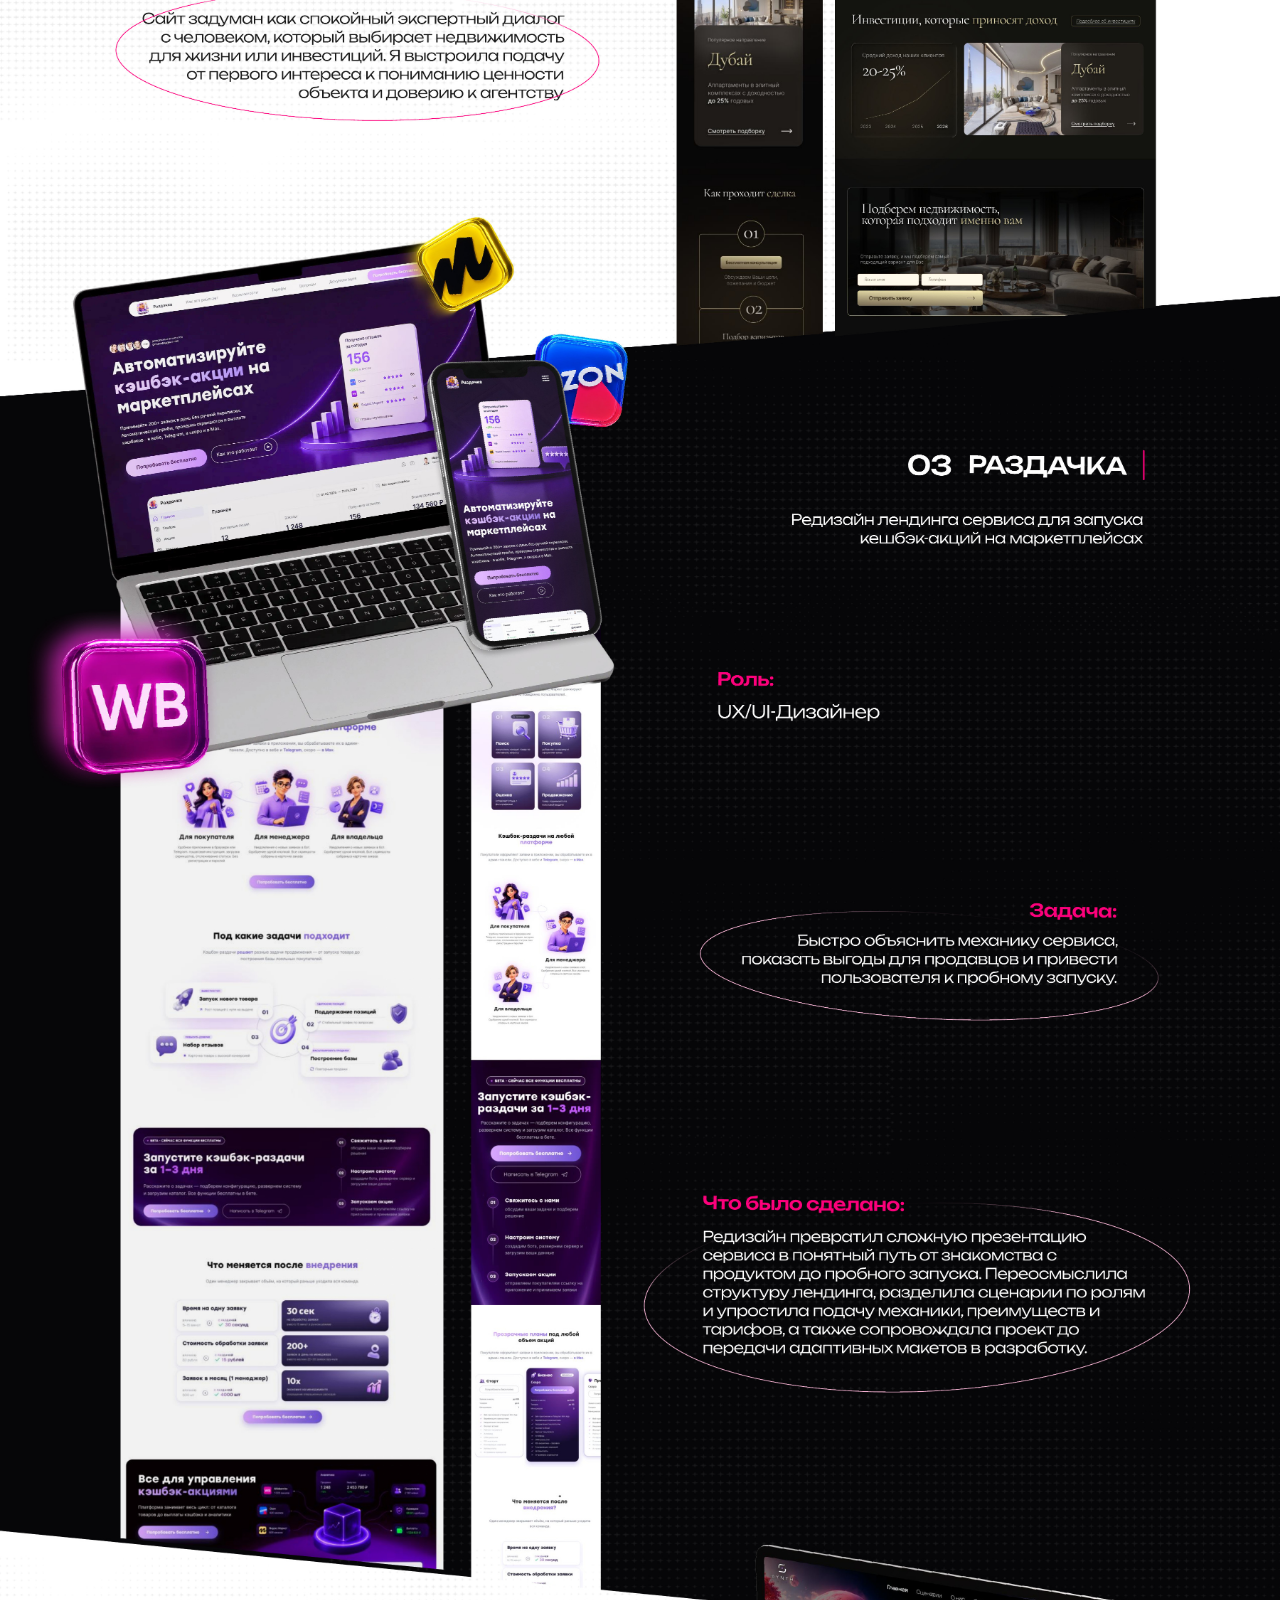
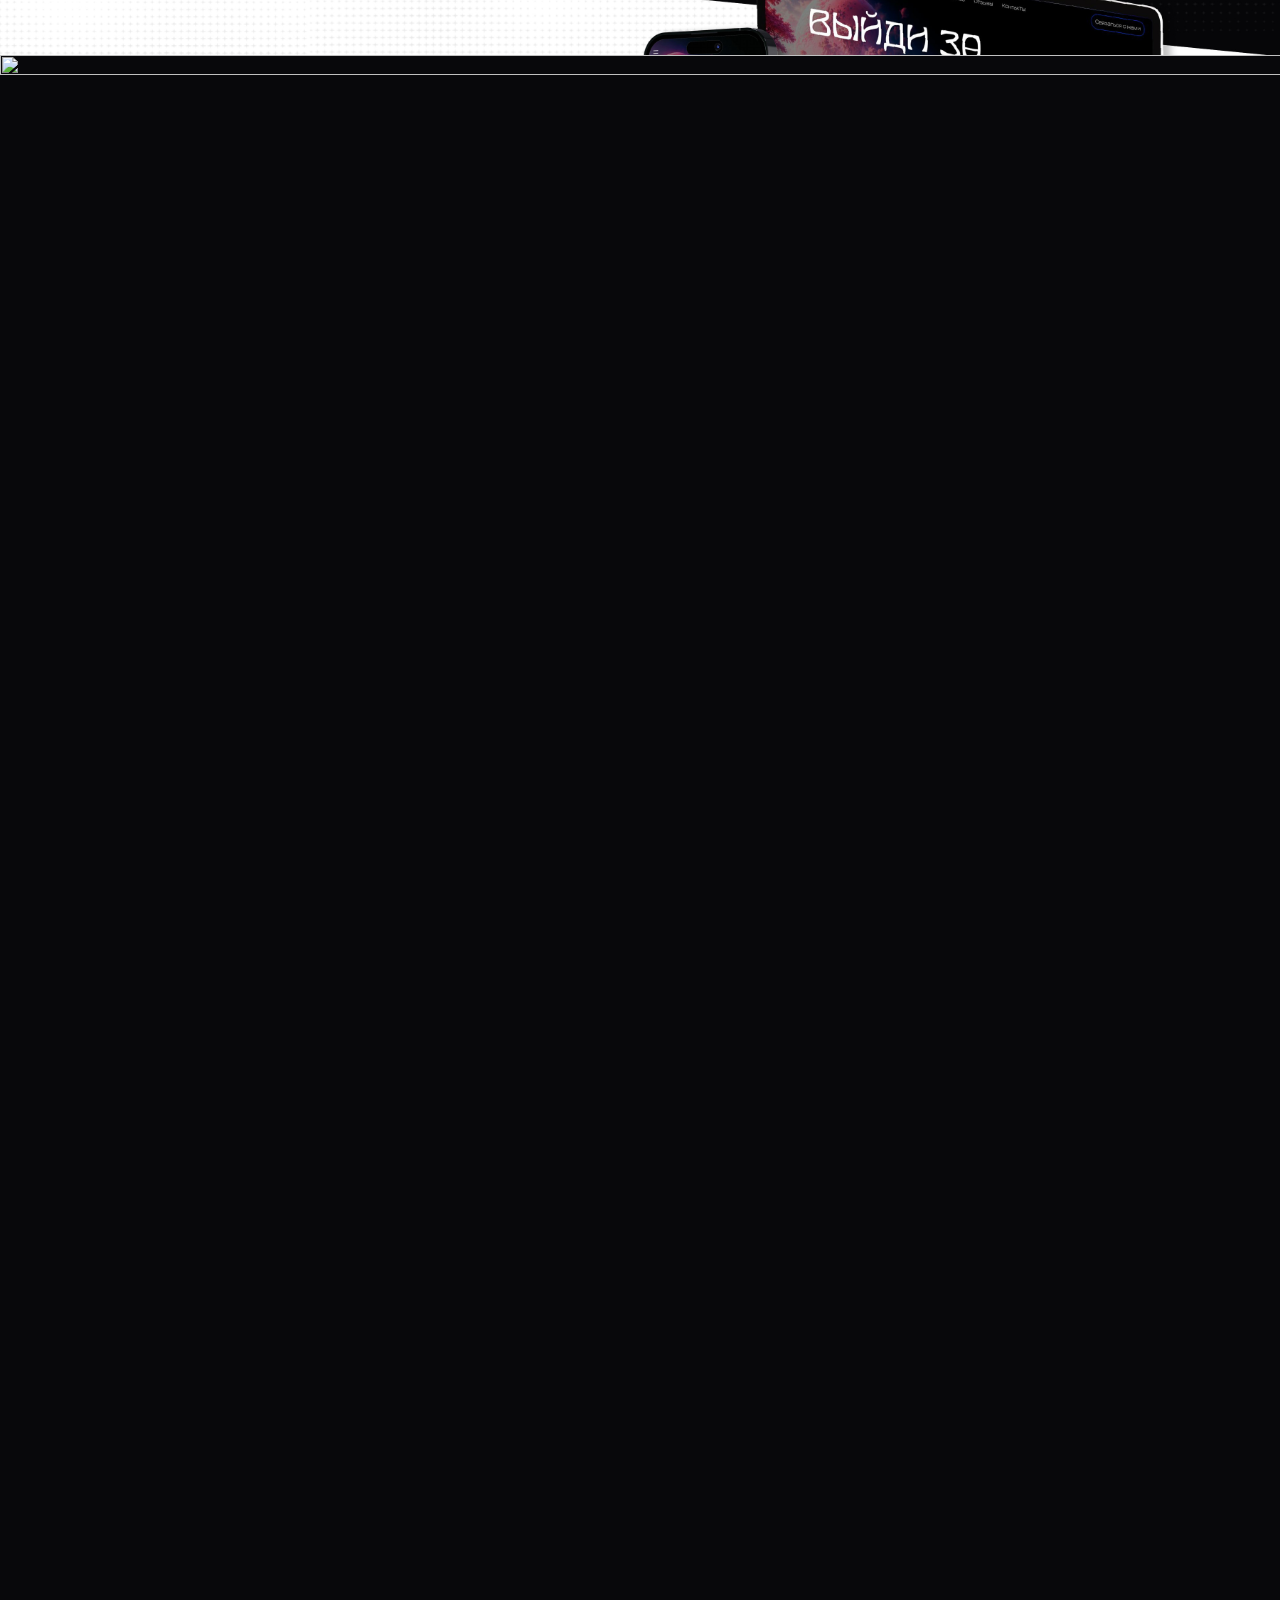
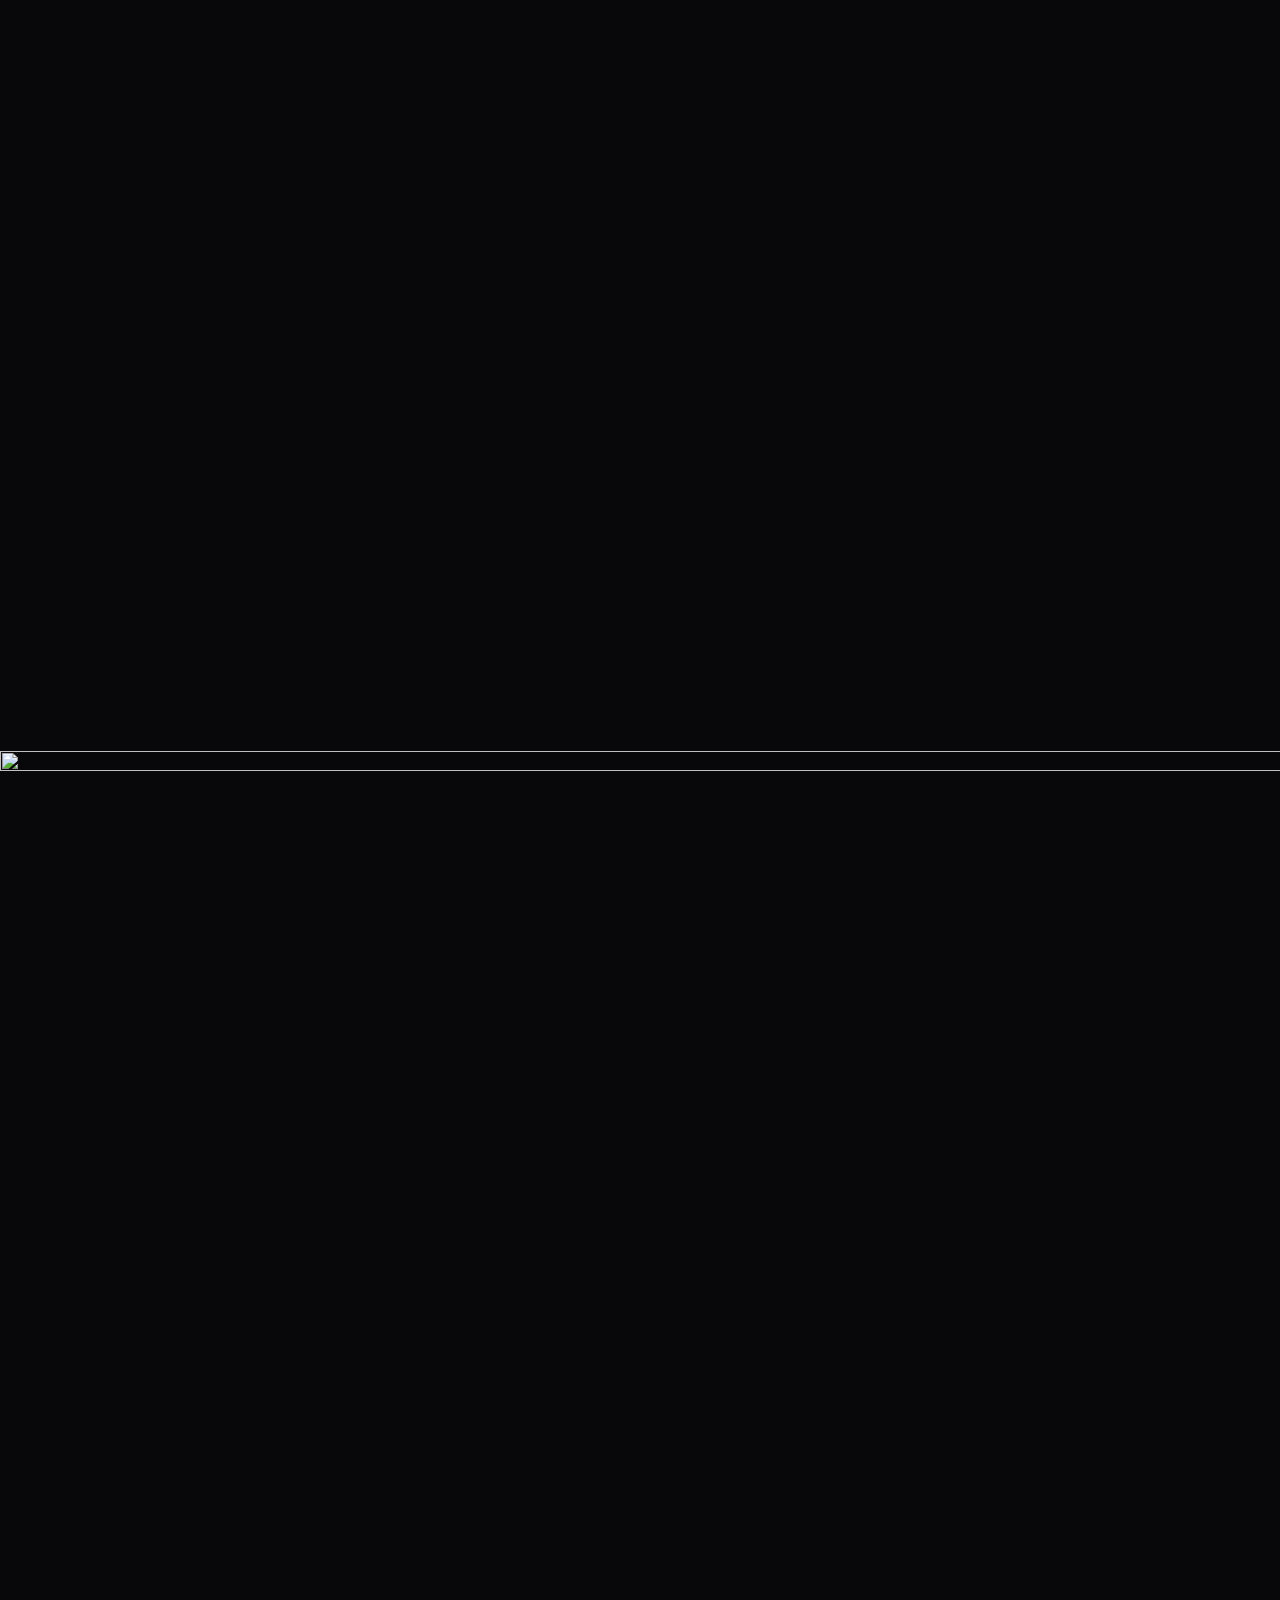
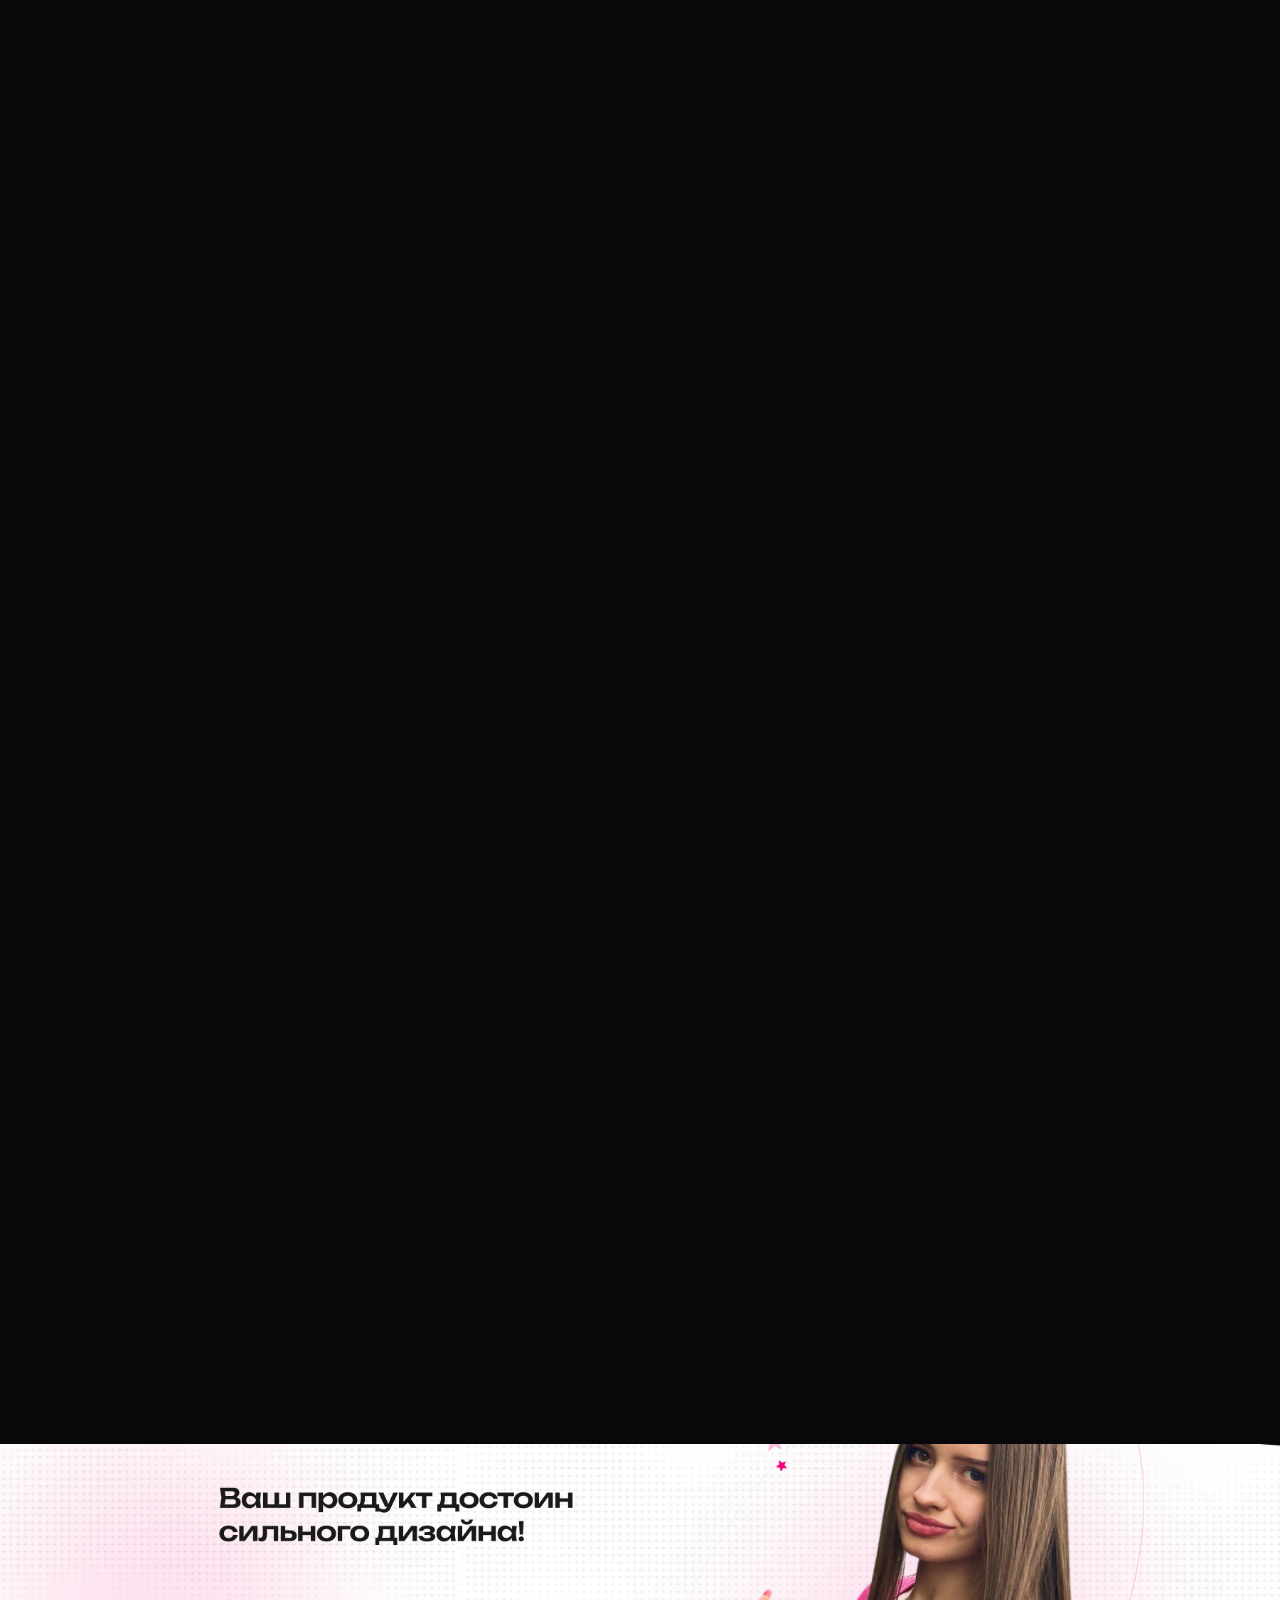
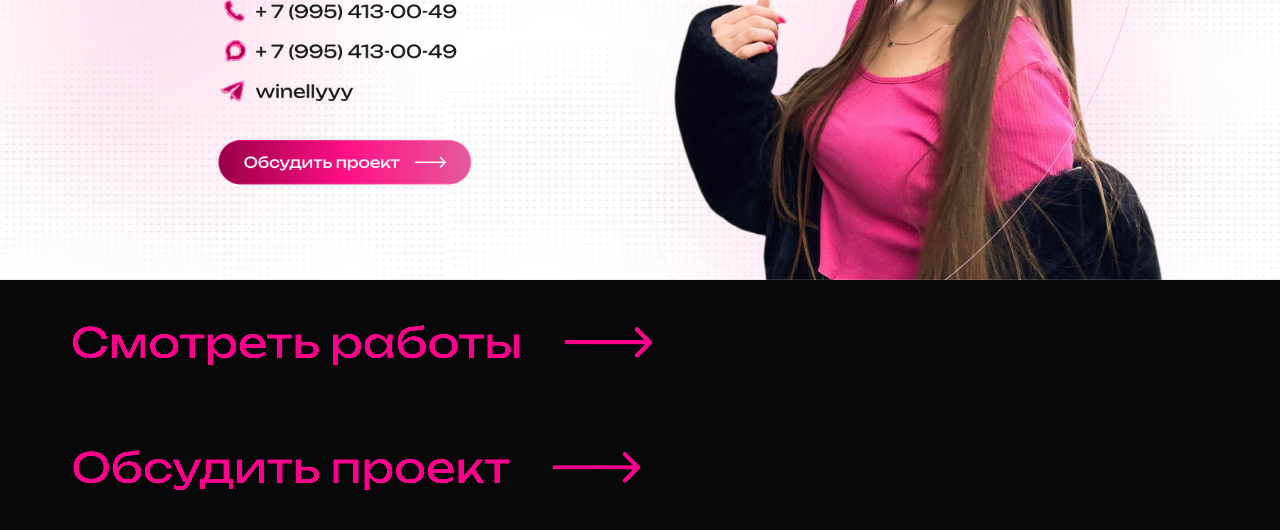
==== commit 5c5bac2a: "Restore scroll blooms and Bliss Berry artwork Reapply the validated portfolio updates after the emer" ====
--- a/index.html
+++ b/index.html
@@ -1,14 +1,21 @@
 <!doctype html>
+<!-- saved from url=(0060)https://sonya-portfolio.fairy-guppy-6688.chatgpt.site/#cases -->
 <html lang="ru">
   <head>
-    <meta charset="UTF-8" />
+    <meta http-equiv="Content-Type" content="text/html; charset=UTF-8" />
     <meta name="viewport" content="width=device-width, initial-scale=1" />
-    <meta name="theme-color" content="#08080b" />
-    <meta name="description" content="Портфолио UX/UI и веб-дизайнера Сони. Сайты, интерфейсы и визуальные концепции." />
-    <title>Sonya — UX/UI Designer</title>
     <link rel="preload" href="./assets/img/01.jpg" as="image" fetchpriority="high" />
-    <link rel="preload" href="./assets/img/device-berry.webp" as="image" />
+    <link rel="preload" href="./assets/img/header-contact-label.png" as="image" />
+    <link rel="preload" href="./assets/img/02.jpg" as="image" fetchpriority="auto" />
+    <link rel="preload" href="./assets/img/03.jpg" as="image" fetchpriority="auto" />
+    <link rel="preload" href="./assets/img/04.jpg" as="image" fetchpriority="auto" />
+    <link rel="preload" href="./assets/img/05.jpg" as="image" fetchpriority="auto" />
+    <link rel="preload" href="./assets/img/backdrop.png" as="image" />
+    <link rel="preload" href="./assets/img/skills.png" as="image" />
+    <link rel="preload" href="./assets/img/experience.png" as="image" />
+    <link rel="preload" href="./assets/img/education.png" as="image" />
     <link rel="preload" href="./assets/media/flower-bloom-poster.webp" as="image" />
+    <!-- Стили: порядок подключения важен (каскад) -->
     <link rel="stylesheet" href="./assets/css/00-reset.css" />
     <link rel="stylesheet" href="./assets/css/01-base.css" />
     <link rel="stylesheet" href="./assets/css/02-header.css" />
@@ -18,152 +25,277 @@
     <link rel="stylesheet" href="./assets/css/06-contacts.css" />
     <link rel="stylesheet" href="./assets/css/07-buttons.css" />
     <link rel="stylesheet" href="./assets/css/08-responsive.css" />
-    <link rel="stylesheet" href="./assets/css/09-semantic-overlays.css" />
+    <link rel="preload" href="./assets/img/device-berry.webp" as="image" />
+    <link rel="preload" href="./assets/img/device-vela.webp" as="image" />
+    <link rel="preload" href="./assets/img/device-razdacha.webp" as="image" />
+    <link rel="preload" href="./assets/img/device-synth.webp" as="image" />
+    <link rel="preload" href="./assets/img/device-mebel.webp" as="image" />
+    <link rel="preload" href="./assets/img/device-bonton.webp" as="image" />
+    <link rel="preload" href="./assets/img/device-shturman.webp" as="image" />
+    <link rel="preload" href="./assets/img/hero-hover-content.png" as="image" />
+    <link rel="preload" href="./assets/img/footer-hover-content.png" as="image" />
+    <title>Sonya — UX/UI Designer</title>
+    <meta
+      name="description"
+      content="Портфолио UX/UI и веб-дизайнера Сони. Сайты, интерфейсы и визуальные концепции."
+    />
+    <link rel="shortcut icon" href="/favicon.svg" />
+    <link rel="icon" href="/favicon.svg" />
+    <meta name="codex-preview" content="development" />
   </head>
   <body>
-    <header class="site-header">
-      <div class="header-inner">
-        <a class="brand" href="#top" aria-label="Перейти в начало страницы">prod. winellyy</a>
-        <nav class="desktop-nav" aria-label="Основная навигация">
-          <a href="#about">Обо мне</a><a href="#cases">Кейсы</a><a href="#contacts">Контакты</a>
-        </nav>
-        <a class="header-cta" href="https://t.me/winellyy" target="_blank" rel="noreferrer" aria-label="Связаться в Telegram с @winellyy">Связаться</a>
-      </div>
-    </header>
-
     <main>
+      <header class="site-header">
+        <div class="header-inner">
+          <a class="brand" href="#top" aria-label="Перейти в начало страницы">prod. winellyy</a>
+          <nav class="desktop-nav" aria-label="Основная навигация">
+            <a href="#about">Обо мне</a><a href="#cases">Кейсы</a><a href="#contacts">Контакты</a>
+          </nav>
+          <a
+            class="header-cta"
+            href="https://t.me/winellyy"
+            target="_blank"
+            rel="noreferrer"
+            aria-label="Написать в Telegram @winellyy"
+            title="Telegram @winellyy"
+            ><img
+              class="header-cta-label"
+              src="./assets/img/header-contact-label.png"
+              width="479"
+              height="59"
+              alt=""
+              aria-hidden="true"
+              draggable="false"
+          /></a>
+        </div>
+      </header>
       <section class="portfolio-canvas" id="top" aria-label="Портфолио UX/UI дизайнера Сони">
-        <span class="page-anchor anchor-about" id="about" aria-hidden="true"></span>
-        <span class="page-anchor anchor-cases" id="cases" aria-hidden="true"></span>
-        <span class="page-anchor anchor-contacts" id="contacts" aria-hidden="true"></span>
-
-        <div class="portfolio-artwork" aria-hidden="true">
-          <img class="portfolio-chunk" src="./assets/img/01.jpg" width="3600" height="7007" alt="" />
-          <img class="portfolio-chunk" src="./assets/img/02.jpg" width="3600" height="6439" alt="" />
-          <img class="portfolio-chunk" src="./assets/img/03.jpg" width="3600" height="6458" alt="" />
-          <img class="portfolio-chunk" src="./assets/img/04.jpg" width="3600" height="6448" alt="" />
-          <img class="portfolio-chunk" src="./assets/img/05.jpg" width="3600" height="1228" alt="" />
-        </div>
-
-        <img class="detail-layer detail-vela" src="./assets/img/device-vela.webp" width="4200" height="4680" alt="" aria-hidden="true" draggable="false" />
-        <img class="detail-layer detail-razdacha" src="./assets/img/device-razdacha.webp" width="3720" height="5160" alt="" aria-hidden="true" loading="lazy" draggable="false" />
-        <img class="detail-layer detail-synth" src="./assets/img/device-synth.webp" width="4080" height="4980" alt="" aria-hidden="true" loading="lazy" draggable="false" />
-        <img class="detail-layer detail-mebel" src="./assets/img/device-mebel.webp" width="3960" height="4200" alt="" aria-hidden="true" loading="lazy" draggable="false" />
-        <img class="detail-layer detail-bonton" src="./assets/img/device-bonton.webp" width="4200" height="5100" alt="" aria-hidden="true" loading="lazy" draggable="false" />
-        <img class="detail-layer detail-shturman" src="./assets/img/device-shturman.webp" width="3840" height="3960" alt="" aria-hidden="true" loading="lazy" draggable="false" />
-
-        <div class="semantic-overlay">
-          <section class="semantic-hero" aria-labelledby="hero-title">
-            <img class="hero-clean-patch hero-clean-patch-name" src="./assets/img/hero-name-clean.png" width="620" height="260" alt="" aria-hidden="true" />
-            <img class="hero-clean-patch hero-clean-patch-copy" src="./assets/img/hero-copy-clean.png" width="1160" height="590" alt="" aria-hidden="true" />
-            <p class="hero-name erase-ink">
-              <span class="source-mask" aria-hidden="true">Sonya</span><span class="editable-copy">Sonya</span>
-            </p>
-            <div class="hero-copy surface-dark">
-              <h1 class="erase-ink" id="hero-title">
-                <span class="source-mask hero-title-layer" aria-hidden="true"><span class="hero-title-ux">UX/UI</span><span class="hero-title-role">дизайнер</span></span>
-                <span class="editable-copy hero-title-layer"><span class="hero-title-ux">UX/UI</span><span class="hero-title-role">дизайнер</span></span>
-              </h1>
-              <p class="erase-ink">
-                <span class="source-mask" aria-hidden="true">Создаю интерфейсы и графику,<br />которые увеличивают заявки и продажи</span>
-                <span class="editable-copy">Создаю интерфейсы и графику,<br />которые увеличивают заявки и продажи</span>
-              </p>
-              <a class="semantic-button" href="#cases">Смотреть работы <span aria-hidden="true">⟶</span></a>
-            </div>
-          </section>
-
-          <section class="semantic-about surface-light" aria-labelledby="about-title">
-            <div class="about-bloom about-bloom-left" aria-hidden="true">
-              <video muted playsinline preload="auto" poster="./assets/media/flower-bloom-poster.webp" tabindex="-1"><source src="./assets/media/flower-bloom.webm" type="video/webm" /><source src="./assets/media/flower-bloom.mp4" type="video/mp4" /></video>
-            </div>
-            <div class="about-bloom about-bloom-right" aria-hidden="true">
-              <video muted playsinline preload="auto" poster="./assets/media/flower-bloom-poster.webp" tabindex="-1"><source src="./assets/media/flower-bloom.webm" type="video/webm" /><source src="./assets/media/flower-bloom.mp4" type="video/mp4" /></video>
-            </div>
-            <header class="about-heading"><h2 id="about-title">обо мне</h2><p>несколько фактов</p></header>
-            <div class="fact-cards" aria-label="Навыки, опыт и образование">
-              <article class="fact-card fact-card-skills">
-                <header><h3>Навыки</h3><span aria-hidden="true">🎨</span></header>
-                <ul><li>UX/UI и веб-дизайн</li><li>UI Kit / библиотеки компонентов</li><li>Графический и печатный дизайн</li><li>AI-инструменты в работе</li></ul>
-                <p class="fact-card-note">Проектирую цифровые продукты и создаю графику для онлайн- и офлайн-коммуникаций</p>
-              </article>
-              <article class="fact-card fact-card-experience">
-                <header><h3>Опыт<br />работы</h3><span aria-hidden="true">📋</span></header>
-                <dl><div><dt>1 год</dt><dd>UX/UI &amp; web design</dd></div><div><dt>1,5 года</dt><dd>Graphic design</dd></div></dl>
-                <p class="fact-card-note">От интерфейсов и сайтов<br />до рекламных материалов</p>
-              </article>
-              <article class="fact-card fact-card-education">
-                <header><h3>Учеба</h3><span aria-hidden="true">📚</span></header>
-                <dl><div><dt>Окончила МАП</dt><dd>По направлению «Дизайн»</dd></div><div><dt>Поступила в МАП</dt><dd>По направлению<br />Full-stack-разработка</dd></div></dl>
-                <p class="fact-card-note">Освоила основы композиции, типографики и визуальных коммуникаций</p>
-              </article>
-            </div>
-          </section>
-
-          <section class="cases-heading surface-dark" aria-labelledby="cases-title">
-            <span class="cases-index" aria-hidden="true">01</span>
-            <div><h2 id="cases-title">UX/UI &amp; web дизайн</h2><p>Проектирую сайты с фокусом на задачу бизнеса и путь пользователя</p></div>
-          </section>
-
-          <article class="case-copy case-berry surface-dark" aria-labelledby="case-berry-title">
-            <img class="detail-berry" src="./assets/img/device-berry.webp" width="2785" height="2622" alt="Мокап сайта Berry Bliss на ноутбуке и телефоне" />
-            <header class="case-header"><h3 id="case-berry-title">01&nbsp; BERRY BLISS</h3><p>Лендинг для бренда клубники в шоколаде:<br />каталог наборов и быстрый заказ.</p></header>
-            <div class="case-role"><strong>Роль:</strong><span>UX/UI-Дизайнер</span></div>
-            <section class="case-point case-task"><h4>Задача:</h4><p>Передать ощущение премиального подарка, помочь пользователю выбрать набор и сократить путь от знакомства с продуктом до заявки.</p></section>
-            <section class="case-point case-outcome"><h4>Что было сделано:</h4><p>Сайт выстроен так, чтобы продукт сразу вызывал желание купить, а выбор набора не требовал долгого изучения. Продумала структуру каталога и путь к заказу, объединила эмоциональную продуктовую подачу с понятной навигацией.</p></section>
-          </article>
-
-          <article class="case-copy case-vela surface-light" aria-labelledby="case-vela-title">
-            <header class="case-header"><h3 id="case-vela-title">02&nbsp; VELA estate</h3><p>Сайт агентства недвижимости для<br />подбора объектов и привлечения<br />инвесторов</p></header>
-            <div class="case-role"><strong>Роль:</strong><span>UX/UI-Дизайнер</span></div>
-            <section class="case-point case-task"><h4>Задача:</h4><p>Усилить доверие к агентству, показать инвестиционную ценность объектов и привести пользователя к консультации или просмотру каталога</p></section>
-            <section class="case-point case-outcome"><h4>Что было сделано:</h4><p>Сайт задуман как спокойный экспертный диалог с человеком, который выбирает недвижимость для жизни или инвестиций. Я выстроила подачу от первого интереса к пониманию ценности объекта и доверию к агентству</p></section>
-          </article>
-
-          <article class="case-copy case-razdacha surface-dark" aria-labelledby="case-razdacha-title">
-            <header class="case-header"><h3 id="case-razdacha-title">03&nbsp; РАЗДАЧКА</h3><p>Редизайн лендинга сервиса для запуска<br />кешбэк-акций на маркетплейсах</p></header>
-            <div class="case-role"><strong>Роль:</strong><span>UX/UI-Дизайнер</span></div>
-            <section class="case-point case-task"><h4>Задача:</h4><p>Быстро объяснить механику сервиса, показать выгоды для продавцов и привести пользователя к пробному запуску.</p></section>
-            <section class="case-point case-outcome"><h4>Что было сделано:</h4><p>Редизайн превратил сложную презентацию сервиса в понятный путь от знакомства с продуктом до пробного запуска. Переосмыслила структуру лендинга, разделила сценарии по ролям и упростила подачу механики, преимуществ и тарифов, а также сопровождала проект до передачи адаптивных макетов в разработку.</p></section>
-          </article>
-
-          <article class="case-copy case-synth surface-light" aria-labelledby="case-synth-title">
-            <header class="case-header"><h3 id="case-synth-title">04&nbsp; SYNTH VR</h3><p>Сайт VR-клуба с каталогом сценариев<br />и онлайн-бронированием.</p></header>
-            <div class="case-role"><strong>Роль:</strong><span>UX/UI-Дизайнер</span></div>
-            <section class="case-point case-task"><h4>Задача:</h4><p>Передать эмоции VR, помочь выбрать игру по жанру и поводу и сделать бронирование понятным на любом устройстве</p></section>
-            <section class="case-point case-outcome"><h4>Что было сделано:</h4><p>Я объединила эмоциональную атмосферу VR-клуба с понятной логикой выбора и бронирования. Продумала структуру сайта, пользовательские сценарии и визуальную концепцию</p></section>
-          </article>
-
-          <article class="case-copy case-mebel surface-dark" aria-labelledby="case-mebel-title">
-            <header class="case-header"><h3 id="case-mebel-title">05&nbsp; МЕБЕЛЬ МОЛЛ</h3><p>Продающий редизайн многостраничного<br />сайта мебельного магазина</p></header>
-            <div class="case-role"><strong>Роль:</strong><span>UX/UI-Дизайнер</span></div>
-            <section class="case-point case-task"><h4>Задача:</h4><p>Объединить товары и магазины в понятной структуре, упростить навигацию по ассортименту и сократить путь к покупке или посещению мебельного центра</p></section>
-            <section class="case-point case-outcome"><h4>Что было сделано:</h4><p>Редизайн превратил устаревший сайт-витрину в понятный инструмент выбора и покупки мебели. Я переосмыслила пользовательский путь, структуру каталога и визуальный стиль, а также сопровождала проект от согласования решений с клиентом до передачи макетов в разработку</p></section>
-          </article>
-
-          <article class="case-copy case-bonton surface-light" aria-labelledby="case-bonton-title">
-            <header class="case-header"><h3 id="case-bonton-title">06&nbsp; BONTON</h3><p>Редизайн сайта салона красоты с<br />акцентом на уют и доверие</p></header>
-            <div class="case-role"><strong>Роль:</strong><span>UX/UI-Дизайнер</span></div>
-            <section class="case-point case-task"><h4>Задача:</h4><p>Упростить выбор услуги, усилить доверие к салону и привести пользователя к онлайн-записи через понятный адаптивный сценарий</p></section>
-            <section class="case-point case-outcome"><h4>Что было сделано:</h4><p>Редизайн выстроен вокруг главного действия — записи в салон. Я собрала понятный путь от знакомства с брендом до выбора услуги, усилила доверие через портфолио мастеров и атмосферную подачу, а акции встроила в сценарий без перегруза</p></section>
-          </article>
-
-          <article class="case-copy case-shturman surface-dark" aria-labelledby="case-shturman-title">
-            <header class="case-header"><h3 id="case-shturman-title">07&nbsp; ШТУРМАН ТУР</h3><p>Редизайн многостраничного сайта сервиса<br />экскурсий по Волгограду</p></header>
-            <div class="case-role"><strong>Роль:</strong><span>UX/UI-Дизайнер</span></div>
-            <section class="case-point case-task"><h4>Задача:</h4><p>Упростить выбор экскурсии, помочь сравнить маршруты, быстро увидеть условия поездки и перейти к расписанию или бронированию с любого устройства</p></section>
-            <section class="case-point case-outcome"><h4>Что было сделано:</h4><p>Сайт выстроен вокруг выбора маршрута, экскурсии собраны в понятные карточки, важные условия и преимущества вынесены на первый план. Я продумала переход от знакомства с программой к расписанию и бронированию</p></section>
-          </article>
-
-          <section class="semantic-contacts surface-light" aria-labelledby="contacts-title">
-            <h2 id="contacts-title">Ваш продукт достоин<br />сильного дизайна!</h2>
-            <address><a href="tel:+79954130049"><span aria-hidden="true">☎</span>+7 (995) 413-00-49</a><a href="https://max.ru/+79954130049" target="_blank" rel="noreferrer"><span aria-hidden="true">◉</span>+7 (995) 413-00-49</a><a href="https://t.me/winellyy" target="_blank" rel="noreferrer"><span aria-hidden="true">➤</span>winellyyy</a></address>
-            <a class="semantic-button" href="https://t.me/winellyy" target="_blank" rel="noreferrer">Обсудить проект <span aria-hidden="true">⟶</span></a>
-          </section>
-        </div>
+        <span class="page-anchor anchor-about" id="about" aria-hidden="true"></span
+        ><span class="page-anchor anchor-cases" id="cases" aria-hidden="true"></span
+        ><span class="page-anchor anchor-contacts" id="contacts" aria-hidden="true"></span
+        ><img
+          class="portfolio-chunk"
+          src="./assets/img/01.jpg"
+          width="3600"
+          height="7007"
+          alt="Портфолио UX/UI и веб-дизайнера Сони"
+          loading="eager"
+          fetchpriority="high"
+          decoding="async"
+          draggable="false"
+        /><img
+          class="portfolio-chunk"
+          src="./assets/img/02.jpg"
+          width="3600"
+          height="6439"
+          alt=""
+          loading="eager"
+          fetchpriority="auto"
+          decoding="async"
+          draggable="false"
+        /><img
+          class="portfolio-chunk"
+          src="./assets/img/03.jpg"
+          width="3600"
+          height="6458"
+          alt=""
+          loading="eager"
+          fetchpriority="auto"
+          decoding="async"
+          draggable="false"
+        /><img
+          class="portfolio-chunk"
+          src="./assets/img/04.jpg"
+          width="3600"
+          height="6448"
+          alt=""
+          loading="eager"
+          fetchpriority="auto"
+          decoding="async"
+          draggable="false"
+        /><img
+          class="portfolio-chunk"
+          src="./assets/img/05.jpg"
+          width="3600"
+          height="1228"
+          alt=""
+          loading="eager"
+          fetchpriority="auto"
+          decoding="async"
+          draggable="false"
+        /><img
+          class="about-backdrop"
+          src="./assets/img/backdrop.png"
+          width="2000"
+          height="1200"
+          alt=""
+          aria-hidden="true"
+          loading="eager"
+          decoding="async"
+          draggable="false"
+        /><span class="about-bloom about-bloom-left" aria-hidden="true"
+          ><video
+            class="about-bloom-video"
+            muted
+            playsinline
+            preload="metadata"
+            poster="./assets/media/flower-bloom-poster.webp"
+            disablepictureinpicture
+            disableremoteplayback
+            tabindex="-1"
+          >
+            <source src="./assets/media/flower-bloom.webm" type="video/webm" /></video></span
+        ><span class="about-bloom about-bloom-right" aria-hidden="true"
+          ><video
+            class="about-bloom-video"
+            muted
+            playsinline
+            preload="metadata"
+            poster="./assets/media/flower-bloom-poster.webp"
+            disablepictureinpicture
+            disableremoteplayback
+            tabindex="-1"
+          >
+            <source src="./assets/media/flower-bloom.webm" type="video/webm" /></video></span
+        ><span class="about-card about-card-skills" aria-hidden="true"
+          ><img
+            src="./assets/img/skills.png"
+            width="627"
+            height="942"
+            alt=""
+            loading="eager"
+            decoding="async"
+            draggable="false" /></span
+        ><span class="about-card about-card-experience" aria-hidden="true"
+          ><img
+            src="./assets/img/experience.png"
+            width="675"
+            height="1050"
+            alt=""
+            loading="eager"
+            decoding="async"
+            draggable="false" /></span
+        ><span class="about-card about-card-education" aria-hidden="true"
+          ><img
+            src="./assets/img/education.png"
+            width="638"
+            height="970"
+            alt=""
+            loading="eager"
+            decoding="async"
+            draggable="false" /></span
+        ><span class="detail-berry-cover" aria-hidden="true"></span
+        ><img
+          class="detail-layer detail-berry"
+          src="./assets/img/device-berry.webp"
+          width="2785"
+          height="2622"
+          alt=""
+          loading="eager"
+          decoding="async"
+          draggable="false"
+        /><img
+          class="detail-layer detail-vela"
+          src="./assets/img/device-vela.webp"
+          width="4200"
+          height="4680"
+          alt=""
+          loading="eager"
+          decoding="async"
+          draggable="false"
+        /><img
+          class="detail-layer detail-razdacha"
+          src="./assets/img/device-razdacha.webp"
+          width="3720"
+          height="5160"
+          alt=""
+          loading="eager"
+          decoding="async"
+          draggable="false"
+        /><img
+          class="detail-layer detail-synth"
+          src="./assets/img/device-synth.webp"
+          width="4080"
+          height="4980"
+          alt=""
+          loading="eager"
+          decoding="async"
+          draggable="false"
+        /><img
+          class="detail-layer detail-mebel"
+          src="./assets/img/device-mebel.webp"
+          width="3960"
+          height="4200"
+          alt=""
+          loading="eager"
+          decoding="async"
+          draggable="false"
+        /><img
+          class="detail-layer detail-bonton"
+          src="./assets/img/device-bonton.webp"
+          width="4200"
+          height="5100"
+          alt=""
+          loading="eager"
+          decoding="async"
+          draggable="false"
+        /><img
+          class="detail-layer detail-shturman"
+          src="./assets/img/device-shturman.webp"
+          width="3840"
+          height="3960"
+          alt=""
+          loading="eager"
+          decoding="async"
+          draggable="false"
+        /><a class="hero-work-link" href="#cases" aria-label="Смотреть кейсы"
+          ><img
+            class="button-hover-content"
+            src="./assets/img/hero-hover-content.png"
+            width="721"
+            height="125"
+            alt=""
+            aria-hidden="true"
+            draggable="false" /></a
+        ><a
+          class="contact-link contact-link-phone"
+          href="tel:+79954130049"
+          aria-label="Позвонить: +7 (995) 413-00-49"
+        ></a
+        ><a
+          class="contact-link contact-link-max"
+          href="https://max.ru/+79954130049"
+          target="_blank"
+          rel="noreferrer"
+          aria-label="Написать в MAX: +7 (995) 413-00-49"
+        ></a
+        ><a
+          class="contact-link contact-link-telegram"
+          href="https://t.me/winellyy"
+          target="_blank"
+          rel="noreferrer"
+          aria-label="Написать в Telegram: @winellyy"
+        ></a
+        ><a
+          class="contact-hotspot"
+          href="https://t.me/winellyy"
+          target="_blank"
+          rel="noreferrer"
+          aria-label="Обсудить проект в Telegram @winellyy"
+          ><img
+            class="button-hover-content"
+            src="./assets/img/footer-hover-content.png"
+            width="711"
+            height="125"
+            alt=""
+            aria-hidden="true"
+            draggable="false"
+        /></a>
       </section>
-
-      <a class="back-to-cases" href="#cases" aria-label="Вернуться к началу кейсов" title="К началу кейсов"><span aria-hidden="true">↑</span></a>
+      <a class="back-to-cases" href="#cases" aria-label="Вернуться к началу кейсов" title="К началу кейсов"
+        ><span aria-hidden="true">↑</span></a
+      >
     </main>
-    <script src="./assets/js/site.js" defer></script>
+    <script src="./assets/js/about-bloom.js" defer></script>
   </body>
 </html>
--- a/assets/css/04-about.css
+++ b/assets/css/04-about.css
@@ -1,213 +1,158 @@
-.about {
-  min-height: 820px;
-  padding-block: clamp(78px, 8vw, 126px) clamp(96px, 10vw, 154px);
-  position: relative;
+.about-backdrop {
+  z-index: 1;
+  pointer-events: none;
+  -webkit-user-select: none;
+  user-select: none;
+  -webkit-user-drag: none;
+  width: 55.5556%;
+  height: 4.35229%;
+  display: block;
+  position: absolute;
+  top: 7.97921%;
+  left: 22.7778%;
+}
+.about-bloom {
+  z-index: 1;
+  pointer-events: none;
   isolation: isolate;
-  overflow: hidden;
+  aspect-ratio: 1;
+  line-height: 0;
+  display: block;
+  position: absolute;
 }
-
-.about__inner {
-  z-index: 2;
-  position: relative;
-}
-
-.about__heading {
-  width: max-content;
-  margin: 0 auto clamp(54px, 6vw, 92px);
-  position: relative;
-  text-align: center;
-}
-
-.about__heading h2 {
-  color: var(--pink);
-  font-size: clamp(52px, 7vw, 104px);
-  font-weight: 850;
-  line-height: 0.86;
-  letter-spacing: -0.065em;
-  text-transform: lowercase;
-}
-
-.about__heading p {
-  margin-top: 2px;
-  margin-right: -24%;
-  font-family: Georgia, "Times New Roman", serif;
-  font-size: clamp(20px, 2.6vw, 38px);
-  font-weight: 700;
-  line-height: 1;
-  transform: rotate(-3deg);
-}
-
-.about__bloom {
-  z-index: 0;
-  pointer-events: none;
-  width: clamp(330px, 38vw, 650px);
-  aspect-ratio: 1;
-  position: absolute;
-  top: clamp(90px, 8vw, 140px);
-  line-height: 0;
-}
-
-.about__bloom::after {
+.about-bloom:before {
   content: "";
   z-index: -1;
+  background: radial-gradient(
+    ellipse at center,
+    #fafafa 0 62%,
+    #fafafaf5 73%,
+    #fafafab8 83%,
+    #fafafa00 100%
+  );
+  filter: blur(0.3vw);
   position: absolute;
-  inset: 10%;
-  border-radius: 50%;
-  background: rgba(255, 0, 140, 0.09);
-  filter: blur(34px);
+  inset: -7%;
+  transform: scale(1.08);
 }
-
-.about__bloom--left {
-  left: max(-190px, -10vw);
-  transform: rotate(-8deg);
+.about-bloom-video {
+  pointer-events: none;
+  -webkit-user-select: none;
+  user-select: none;
+  -webkit-user-drag: none;
+  width: 100%;
+  height: 100%;
+  object-fit: contain;
+  display: block;
+  filter: drop-shadow(0 0.75vw 1.2vw #5f18331a);
 }
-
-.about__bloom--right {
-  right: max(-190px, -10vw);
-  transform: rotate(8deg);
+.about-bloom-left {
+  width: 41.5%;
+  top: 7.5%;
+  left: -12.5%;
+  transform: rotate(-2deg);
 }
-
-.about__bloom--right .about__bloom-video {
+.about-bloom-right {
+  width: 38.5%;
+  top: 7.62%;
+  right: -11.5%;
+  transform: rotate(1.5deg);
+}
+.about-bloom-right .about-bloom-video {
   transform: scaleX(-1);
 }
-
-.about__bloom-video {
+.about-card {
+  z-index: 2;
+  /* без drop-shadow: тень карточек уже нарисована на полотне 01.jpg */
+  transform-origin: 50%;
+  line-height: 0;
+  transition: transform 0.22s cubic-bezier(0.2, 0.8, 0.2, 1);
+  display: block;
+  position: absolute;
+  transform: translate(0) scale(1);
+}
+.about-card:after {
+  content: "";
+  z-index: 1;
+  pointer-events: none;
+  opacity: 0.62;
+  background: linear-gradient(
+      112deg,
+      #0000 16%,
+      #ff008c0a 34%,
+      #ff69ba2e 48%,
+      #ffffff1a 54%,
+      #ff008c12 67%,
+      #0000 84%
+    )
+    0 0/230% 100%;
+  transition: opacity 0.22s;
+  animation: 7.2s ease-in-out infinite alternate gloss-flow;
+  position: absolute;
+  inset: 0;
+  -webkit-mask-position: 50%;
+  mask-position: 50%;
+  -webkit-mask-size: 100% 100%;
+  mask-size: 100% 100%;
+  -webkit-mask-repeat: no-repeat;
+  mask-repeat: no-repeat;
+  -webkit-mask-source-type: alpha;
+  mask-mode: alpha;
+}
+.about-card img {
+  z-index: 0;
+  image-rendering: auto;
+  pointer-events: none;
+  -webkit-user-select: none;
+  user-select: none;
+  -webkit-user-drag: none;
   width: 100%;
   height: 100%;
   display: block;
-  object-fit: contain;
-  mix-blend-mode: multiply;
-  filter: drop-shadow(0 22px 30px rgba(85, 0, 38, 0.14));
-}
-
-.fact-grid {
-  display: grid;
-  grid-template-columns: repeat(3, minmax(0, 1fr));
-  align-items: center;
-  gap: clamp(16px, 2.4vw, 36px);
-}
-
-.fact-card {
-  min-height: clamp(480px, 39vw, 590px);
-  padding: clamp(28px, 3.2vw, 46px);
-  display: flex;
-  flex-direction: column;
-  position: relative;
-  isolation: isolate;
-  overflow: hidden;
-  border: 1px solid rgba(255, 105, 186, 0.54);
-  border-radius: clamp(30px, 3.2vw, 48px);
-  background:
-    linear-gradient(145deg, rgba(255, 0, 140, 0.32), transparent 34%),
-    linear-gradient(160deg, #4c0028 0%, #17000d 45%, #08080b 100%);
-  color: #fff;
-  box-shadow: var(--shadow);
-  transition:
-    transform 240ms cubic-bezier(0.2, 0.8, 0.2, 1),
-    box-shadow 240ms ease;
-}
-
-.fact-card::before {
-  content: "";
-  pointer-events: none;
-  position: absolute;
-  inset: 0;
-  background: linear-gradient(115deg, transparent 23%, rgba(255, 105, 186, 0.2) 48%, transparent 73%);
-  background-size: 220% 100%;
-  opacity: 0.55;
-  animation: 7s ease-in-out infinite alternate gloss-flow;
-}
-
-.fact-card--skills {
-  transform: rotate(-3deg) translateY(16px);
-}
-
-.fact-card--experience {
-  z-index: 2;
-  min-height: clamp(520px, 42vw, 630px);
-}
-
-.fact-card--education {
-  transform: rotate(3deg) translateY(16px);
-}
-
-.fact-card__header,
-.fact-card > ul,
-.fact-card > dl,
-.fact-card__note {
-  z-index: 1;
   position: relative;
 }
-
-.fact-card__header {
-  min-height: 100px;
-  padding-bottom: 24px;
-  display: flex;
-  align-items: flex-start;
-  justify-content: space-between;
-  gap: 18px;
-  border-bottom: 1px solid rgba(255, 105, 186, 0.34);
+.about-card-skills {
+  width: 17.4167%;
+  height: 3.41552%;
+  top: 8.55693%;
+  left: 24.4444%;
 }
-
-.fact-card h3 {
-  font-size: clamp(27px, 2.7vw, 42px);
-  font-weight: 560;
-  line-height: 0.92;
-  letter-spacing: -0.045em;
+.about-card-skills:after {
+  animation-delay: -0.8s;
+  -webkit-mask-image: url(../img/skills.png);
+  mask-image: url(../img/skills.png);
 }
-
-.fact-card__icon {
-  font-size: clamp(36px, 4vw, 58px);
-  line-height: 1;
-  filter: drop-shadow(0 8px 16px rgba(0, 0, 0, 0.25));
+.about-card-experience {
+  z-index: 3;
+  width: 18.75%;
+  height: 3.80711%;
+  top: 8.16896%;
+  left: 40.5%;
 }
-
-.fact-card ul,
-.fact-card dl {
-  margin-top: clamp(30px, 3vw, 44px);
+.about-card-experience:after {
+  animation-delay: -3.1s;
+  -webkit-mask-image: url(../img/experience.png);
+  mask-image: url(../img/experience.png);
 }
-
-.fact-card li {
-  font-size: clamp(15px, 1.35vw, 20px);
-  line-height: 1.38;
+.about-card-education {
+  width: 17.7222%;
+  height: 3.51704%;
+  top: 8.48803%;
+  left: 57.9444%;
 }
-
-.fact-card__stats,
-.fact-card__education {
-  display: grid;
-  gap: 26px;
+.about-card-education:after {
+  animation-delay: -5.2s;
+  -webkit-mask-image: url(../img/education.png);
+  mask-image: url(../img/education.png);
 }
-
-.fact-card dt {
-  font-size: clamp(22px, 2.2vw, 34px);
-  font-weight: 650;
-  line-height: 1.1;
-}
-
-.fact-card dd {
-  margin-top: 4px;
-  color: var(--pink);
-  font-size: clamp(16px, 1.6vw, 24px);
-  line-height: 1.2;
-}
-
-.fact-card__education dd {
-  font-size: clamp(15px, 1.4vw, 21px);
-}
-
-.fact-card__note {
-  margin-top: auto;
-  padding-top: 25px;
-  border-top: 1px solid rgba(255, 105, 186, 0.28);
-  color: rgba(255, 255, 255, 0.84);
-  font-size: clamp(13px, 1.14vw, 17px);
-  line-height: 1.35;
-}
-
 @media (hover: hover) and (pointer: fine) {
-  .fact-card:hover {
+  .about-card:hover {
+    transform: translate(0) scale(1.008);
+  }
+  .about-card:hover:after {
+    opacity: 0.9;
+  }
+  .about-card-experience:hover {
     z-index: 4;
-    transform: translateY(-8px) rotate(0deg) scale(1.012);
-    box-shadow: 0 34px 86px rgba(77, 0, 38, 0.28);
   }
 }
--- a/assets/css/05-cases.css
+++ b/assets/css/05-cases.css
@@ -1,168 +1,71 @@
-.case-study {
-  position: relative;
-  isolation: isolate;
-  overflow: hidden;
-  border-bottom: 1px solid rgba(127, 127, 127, 0.16);
+.detail-layer {
+  pointer-events: none;
+  -webkit-user-select: none;
+  user-select: none;
+  -webkit-user-drag: none;
+  z-index: 1;
+  border: 0;
+  margin: 0;
+  display: block;
+  position: absolute;
 }
-
-.case-study::before {
-  content: "";
-  z-index: -1;
+.detail-berry {
+  z-index: 2;
+  width: 53%;
+  height: 6.55%;
+  top: 14.868%;
+  left: -0.5%;
+}
+.detail-berry-cover {
+  z-index: 1;
   pointer-events: none;
+  background: radial-gradient(
+    ellipse at 45% 47%,
+    #08080b 0 68%,
+    #08080bf7 77%,
+    #08080b00 100%
+  );
+  filter: blur(0.5vw);
+  width: 58.3333%;
+  height: 6.89%;
+  display: block;
   position: absolute;
-  inset: 0;
-  background-image: radial-gradient(circle, currentColor 1px, transparent 1.2px);
-  background-size: 18px 18px;
-  opacity: 0.045;
+  top: 14.505%;
+  left: -1.39%;
 }
-
-.case-study--dark {
-  background: var(--black);
-  color: var(--white);
+.detail-vela {
+  width: 58.3333%;
+  height: 8.48656%;
+  top: 22.7396%;
+  left: 41.6667%;
 }
-
-.case-study--light {
-  background: var(--white);
-  color: var(--black);
+.detail-razdacha {
+  width: 51.6667%;
+  height: 9.35698%;
+  top: 31.7702%;
+  left: 3.33333%;
 }
-
-.case-study__inner {
-  min-height: clamp(900px, 83vw, 1240px);
-  padding-block: clamp(76px, 8vw, 124px);
-  display: grid;
-  grid-template-columns: minmax(330px, 0.82fr) minmax(520px, 1.18fr);
-  align-items: center;
-  gap: clamp(42px, 6vw, 94px);
+.detail-synth {
+  width: 56.6667%;
+  height: 9.03057%;
+  top: 45.1529%;
+  left: 43.3333%;
 }
-
-.case-study--media-left .case-study__copy {
-  order: 2;
+.detail-mebel {
+  width: 55%;
+  height: 7.61615%;
+  top: 56.0331%;
+  left: 0;
 }
-
-.case-study--media-left .case-study__media {
-  order: 1;
+.detail-bonton {
+  width: 58.3333%;
+  height: 9.24818%;
+  top: 69.0893%;
+  left: 41.6667%;
 }
-
-.case-study__copy {
-  z-index: 2;
-  position: relative;
+.detail-shturman {
+  width: 53.3333%;
+  height: 7.18094%;
+  top: 81.8192%;
+  left: 3.33333%;
 }
-
-.case-study__header {
-  margin-bottom: clamp(46px, 5vw, 76px);
-}
-
-.case-study__header h3 {
-  display: flex;
-  align-items: center;
-  gap: 16px;
-  font-size: clamp(31px, 3.2vw, 50px);
-  font-weight: 780;
-  line-height: 1.05;
-  letter-spacing: -0.045em;
-  text-transform: uppercase;
-}
-
-.case-study__header h3::after {
-  content: "";
-  width: 2px;
-  height: 1em;
-  display: inline-block;
-  background: var(--pink);
-}
-
-.case-study__header h3 span {
-  font-weight: 700;
-}
-
-.case-study__header > p {
-  max-width: 620px;
-  margin-top: 18px;
-  font-size: clamp(16px, 1.6vw, 23px);
-  line-height: 1.35;
-}
-
-.case-role {
-  margin-bottom: clamp(42px, 5vw, 72px);
-  display: grid;
-  gap: 5px;
-  font-size: clamp(18px, 1.7vw, 24px);
-}
-
-.case-role strong,
-.case-point h4 {
-  color: var(--pink);
-  font-weight: 760;
-}
-
-.case-point {
-  margin-top: clamp(32px, 4vw, 58px);
-  padding: clamp(24px, 2.5vw, 36px) clamp(28px, 3.6vw, 54px);
-  position: relative;
-  border: 1px solid rgba(255, 105, 186, 0.78);
-  border-radius: 48% / 28%;
-  text-align: center;
-}
-
-.case-point h4 {
-  margin-top: -1.9em;
-  margin-bottom: 14px;
-  font-size: clamp(18px, 1.7vw, 25px);
-  line-height: 1;
-}
-
-.case-study--dark .case-point h4 {
-  background: var(--black);
-}
-
-.case-study--light .case-point h4 {
-  background: var(--white);
-}
-
-.case-point h4 {
-  width: max-content;
-  max-width: 90%;
-  margin-inline: auto;
-  padding-inline: 12px;
-}
-
-.case-point p {
-  font-size: clamp(15px, 1.42vw, 20px);
-  line-height: 1.35;
-}
-
-.case-study__media {
-  z-index: 1;
-  min-width: 0;
-  position: relative;
-  line-height: 0;
-}
-
-.case-study__media::before {
-  content: "";
-  z-index: -1;
-  width: 74%;
-  aspect-ratio: 1;
-  position: absolute;
-  top: 14%;
-  left: 13%;
-  border-radius: 50%;
-  background: rgba(255, 0, 140, 0.11);
-  filter: blur(46px);
-}
-
-.case-study__media img {
-  width: 100%;
-  max-height: 1050px;
-  display: block;
-  object-fit: contain;
-  filter: drop-shadow(0 24px 38px rgba(0, 0, 0, 0.18));
-  -webkit-mask-image: linear-gradient(to bottom, transparent 0, #000 3%, #000 97%, transparent 100%);
-  mask-image: linear-gradient(to bottom, transparent 0, #000 3%, #000 97%, transparent 100%);
-}
-
-.case-study__media--berry img {
-  max-height: 780px;
-  -webkit-mask-image: none;
-  mask-image: none;
-}
--- a/assets/css/08-responsive.css
+++ b/assets/css/08-responsive.css
@@ -1,313 +1,38 @@
-@media (max-width: 1100px) {
-  .hero__identity {
-    left: 0;
+@media (width<=820px) {
+  html {
+    scroll-padding-top: 64px;
   }
-
-  .hero__content {
-    right: 0;
+  .site-header {
+    height: 64px;
   }
-
-  .case-study__inner {
-    grid-template-columns: minmax(300px, 0.9fr) minmax(430px, 1.1fr);
-    gap: 42px;
+  .header-inner {
+    width: min(100% - 28px, 720px);
   }
-
-  .fact-card {
-    padding: 28px;
-  }
-}
-
-@media (max-width: 900px) {
-  :root {
-    --header-height: 64px;
-  }
-
-  .site-header {
-    height: var(--header-height);
-  }
-
-  .header-inner {
-    width: min(100% - 28px, 820px);
-  }
-
   .desktop-nav {
     display: none;
   }
-
   .header-cta {
     min-height: 40px;
     padding: 7px 14px;
   }
-
-  .hero {
-    min-height: 790px;
-  }
-
-  .hero__identity {
-    top: 8%;
-  }
-
-  .hero__portrait {
-    width: min(48vw, 450px);
-    left: 45%;
-  }
-
-  .hero__content {
-    width: 39%;
-    bottom: 12%;
-  }
-
-  .fact-grid {
-    grid-template-columns: minmax(0, 1fr);
-    max-width: 650px;
-    margin-inline: auto;
-    gap: 28px;
-  }
-
-  .fact-card,
-  .fact-card--experience {
-    min-height: 0;
-  }
-
-  .fact-card--skills,
-  .fact-card--education {
-    transform: none;
-  }
-
-  .about__bloom {
-    width: clamp(300px, 52vw, 460px);
-  }
-
-  .case-study__inner {
-    min-height: 0;
-    grid-template-columns: minmax(0, 1fr);
-    gap: 54px;
-  }
-
-  .case-study--media-left .case-study__copy,
-  .case-study--media-left .case-study__media {
-    order: initial;
-  }
-
-  .case-study__copy {
-    max-width: 690px;
-    margin-inline: auto;
-  }
-
-  .case-study__media {
-    width: min(100%, 760px);
-    margin-inline: auto;
-  }
-
-  .case-study__media img {
-    max-height: none;
-  }
-
-  .case-study__media--berry img {
-    max-height: 690px;
-  }
-
-  .contacts {
-    min-height: 840px;
-  }
-
-  .contacts__inner {
-    grid-template-columns: minmax(0, 1fr);
-    gap: 0;
-  }
-
-  .contacts__content {
-    padding-top: 80px;
-    padding-bottom: 0;
-  }
-
-  .contacts__portrait {
-    width: min(86vw, 670px);
-    height: 470px;
+  .page-anchor {
+    scroll-margin-top: 64px;
   }
 }
-
-@media (max-width: 680px) {
-  .section-shell {
-    width: min(100% - 32px, var(--shell));
-  }
-
-  .brand {
-    font-size: 13px;
-  }
-
-  .header-cta {
-    font-size: 12px;
-  }
-
-  .hero {
-    min-height: 820px;
-  }
-
-  .hero__identity {
-    width: 100%;
-    top: 7%;
-    left: 0;
-  }
-
-  .hero__name {
-    font-size: clamp(58px, 20vw, 86px);
-  }
-
-  .hero__wordmark {
-    font-size: clamp(62px, 21vw, 92px);
-    white-space: normal;
-  }
-
-  .hero__portrait {
-    width: min(68vw, 390px);
-    bottom: 0;
-    left: 62%;
-    opacity: 0.88;
-  }
-
-  .hero__content {
-    width: 78%;
-    right: auto;
-    bottom: 10%;
-    left: 0;
-  }
-
-  .hero__content h1 {
-    font-size: clamp(34px, 10vw, 48px);
-  }
-
-  .hero__content > p {
-    max-width: 340px;
-    padding-right: 36px;
-    font-size: 15px;
-  }
-
-  .hero__content .button {
-    margin-top: 26px;
-  }
-
-  .about {
-    padding-top: 70px;
-  }
-
-  .about__heading {
-    margin-bottom: 76px;
-  }
-
-  .about__heading p {
-    margin-right: -8%;
-  }
-
-  .about__bloom {
-    width: 310px;
-    top: 118px;
-    opacity: 0.72;
-  }
-
-  .about__bloom--left {
-    left: -185px;
-  }
-
-  .about__bloom--right {
-    right: -185px;
-  }
-
-  .fact-card {
-    padding: 28px 24px;
-    border-radius: 32px;
-  }
-
-  .cases-intro__inner {
-    align-items: flex-start;
-    justify-content: flex-start;
-  }
-
-  .section-index {
-    flex: 0 0 auto;
-    width: 58px;
-  }
-
-  .cases-intro h2 {
-    font-size: clamp(30px, 9vw, 42px);
-  }
-
-  .cases-intro__inner > div > p {
-    font-size: 17px;
-  }
-
-  .case-study__inner {
-    padding-block: 72px;
-    gap: 42px;
-  }
-
-  .case-study__header {
-    margin-bottom: 44px;
-  }
-
-  .case-study__header h3 {
-    gap: 10px;
-    font-size: clamp(27px, 8vw, 38px);
-  }
-
-  .case-role {
-    margin-bottom: 44px;
-  }
-
-  .case-point {
-    margin-top: 42px;
-    padding: 26px 20px;
-    border-radius: 38px;
-  }
-
-  .case-point h4 {
-    margin-top: -2.05em;
-  }
-
-  .case-study__media img {
-    -webkit-mask-image: linear-gradient(to bottom, transparent 0, #000 2%, #000 98%, transparent 100%);
-    mask-image: linear-gradient(to bottom, transparent 0, #000 2%, #000 98%, transparent 100%);
-  }
-
-  .case-study__media--berry img {
-    -webkit-mask-image: none;
-    mask-image: none;
-  }
-
-  .contacts {
-    min-height: 790px;
-  }
-
-  .contacts__content h2 {
-    font-size: clamp(38px, 11vw, 56px);
-  }
-
-  .contacts__list a {
-    gap: 10px;
-    font-size: 19px;
-  }
-
-  .contacts__portrait {
-    width: 100%;
-    height: 390px;
-  }
-
-  .contacts__portrait img {
-    right: -34%;
-  }
-}
-
 @media (prefers-reduced-motion: reduce) {
   html {
     scroll-behavior: auto;
   }
-
+  .about-card:hover {
+    transform: translate(0) scale(1);
+  }
+  .about-bloom-video {
+    filter: none;
+  }
   *,
-  *::before,
-  *::after {
-    scroll-behavior: auto !important;
+  :before,
+  :after {
     transition-duration: 0.01ms !important;
-    animation-duration: 0.01ms !important;
-    animation-iteration-count: 1 !important;
+    animation: none !important;
   }
 }
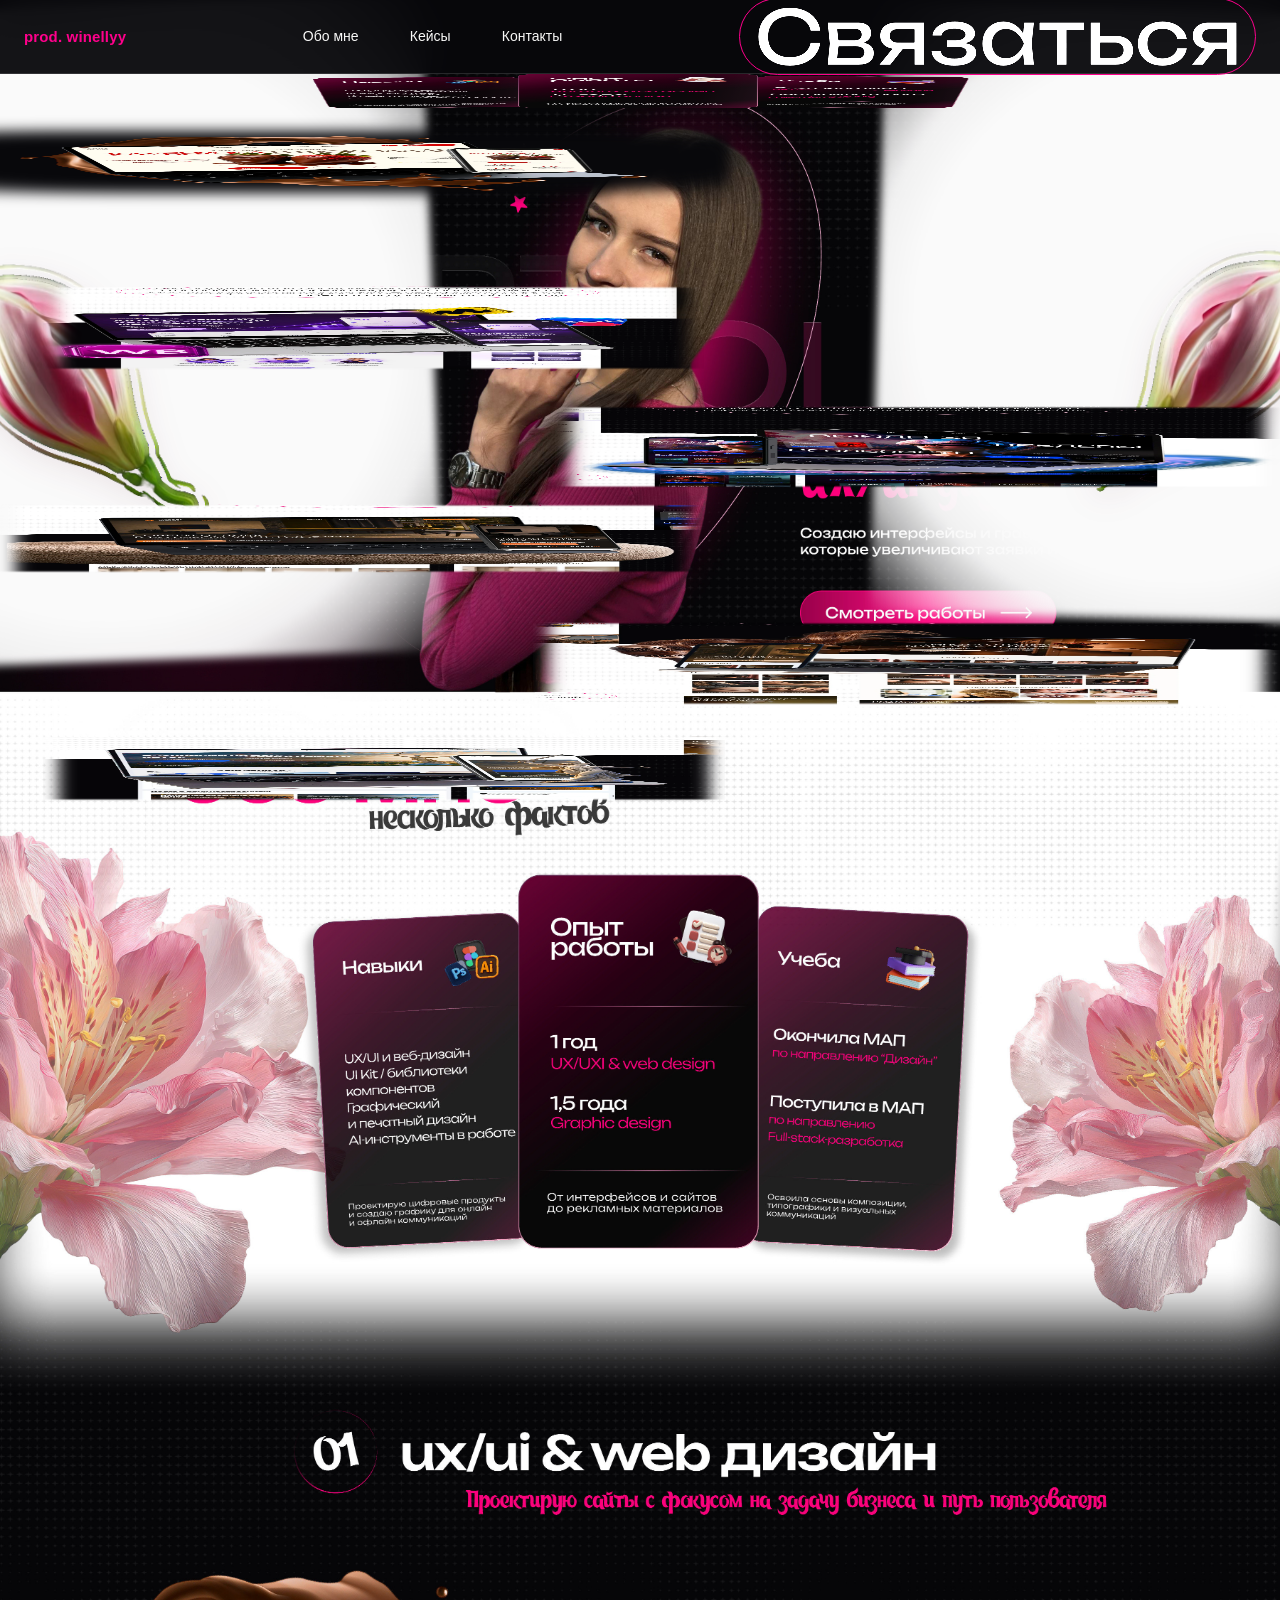
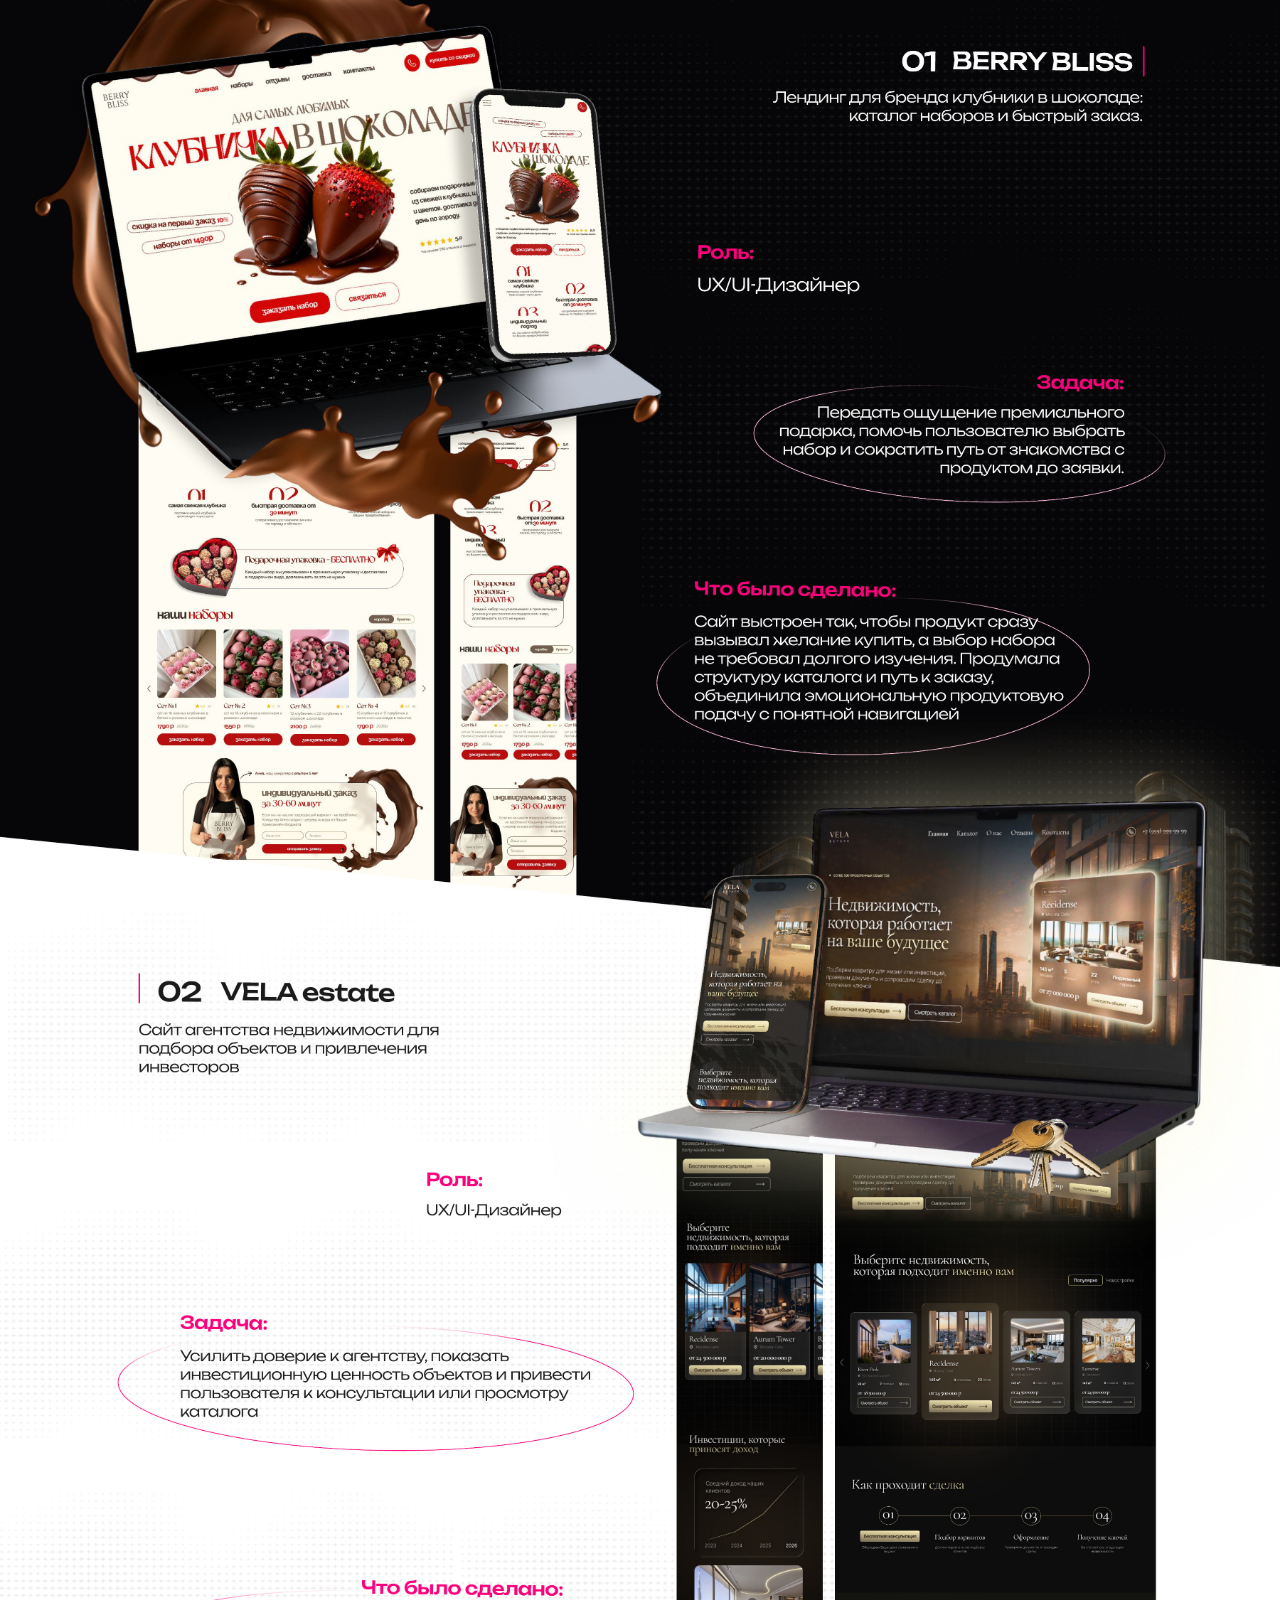
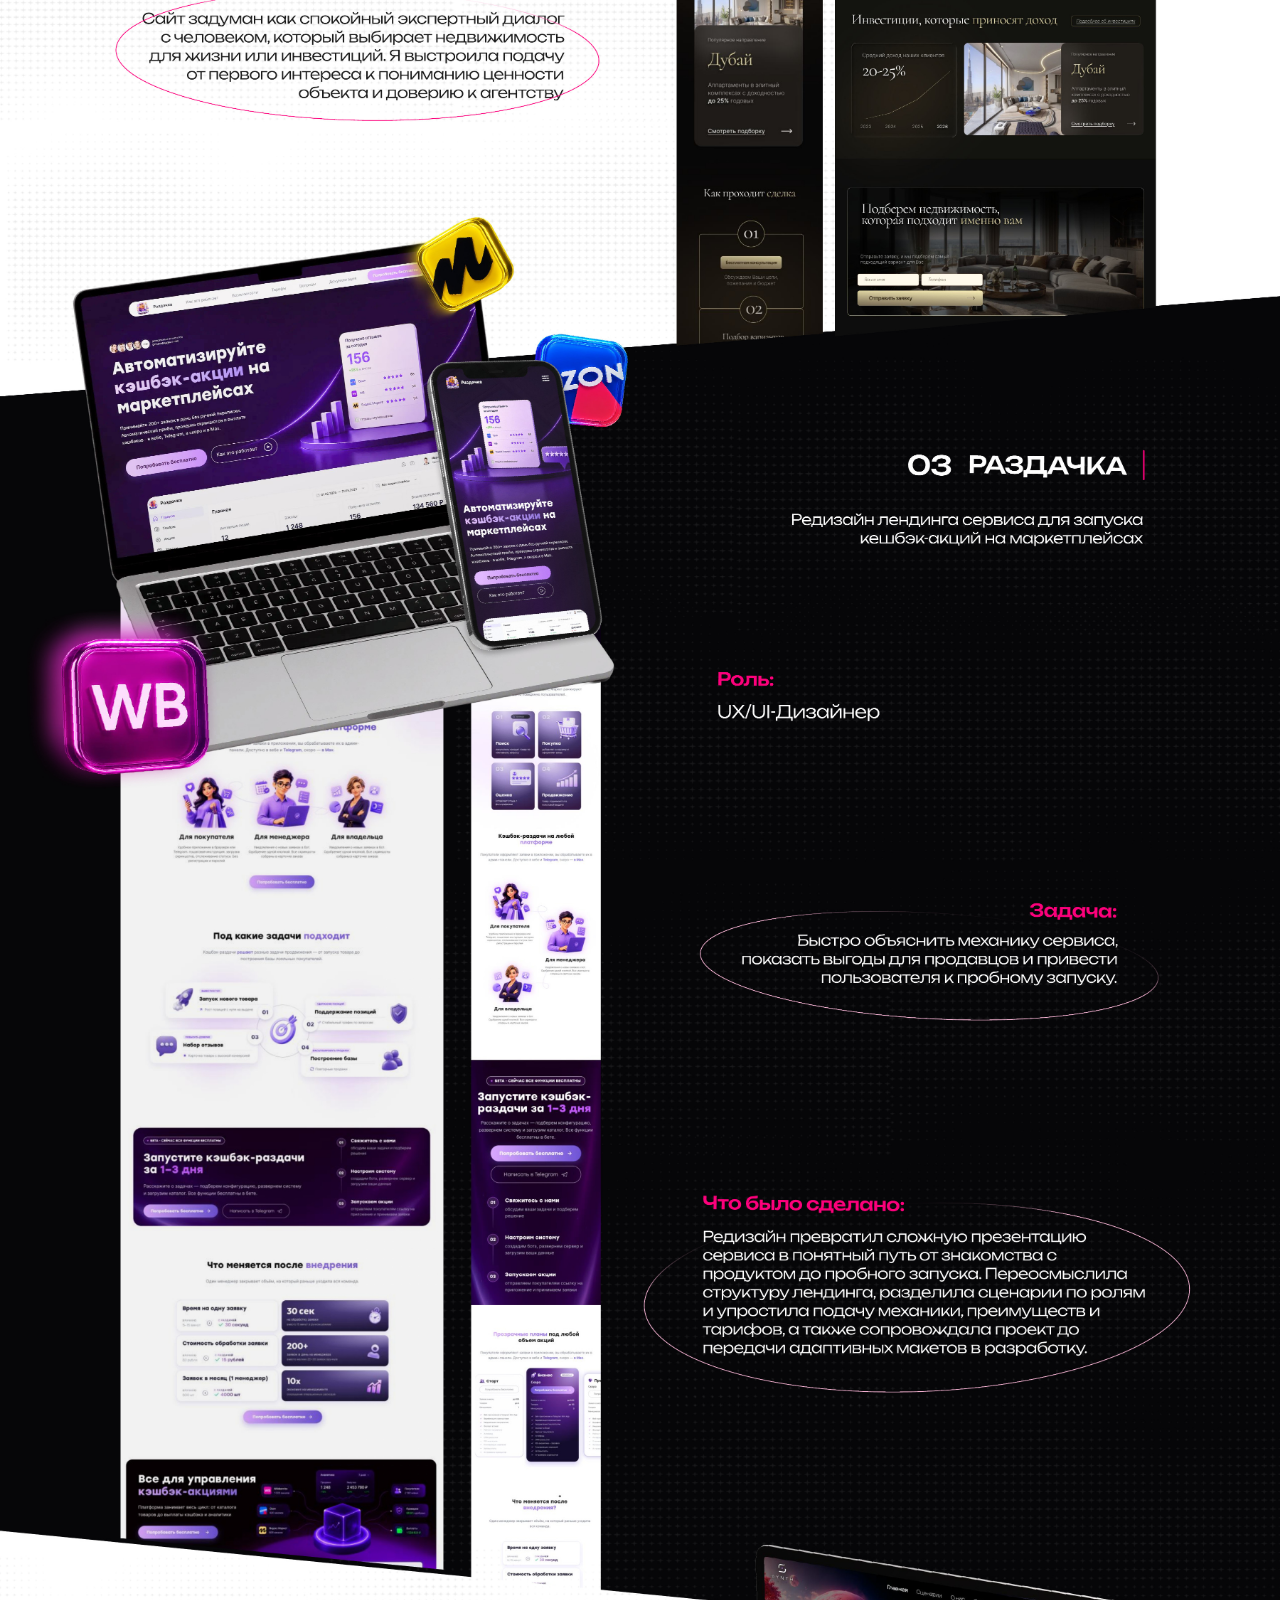
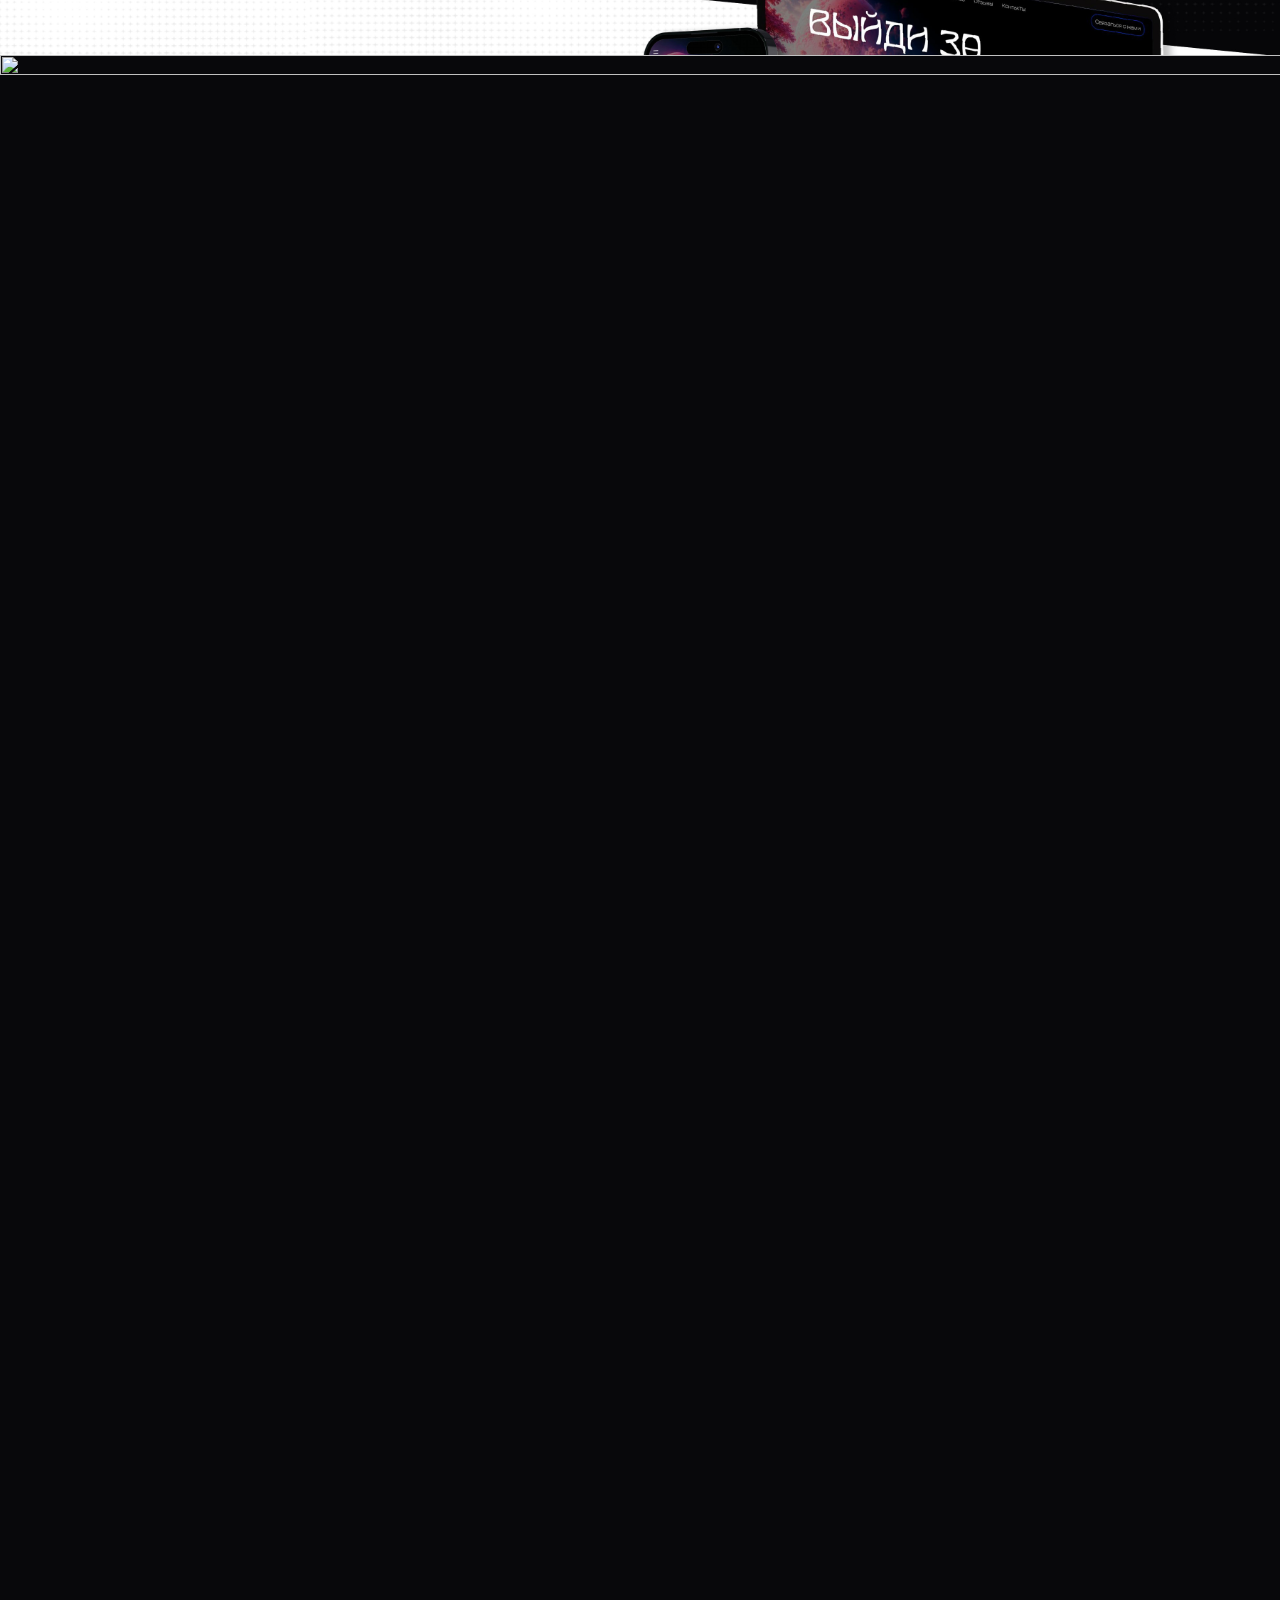
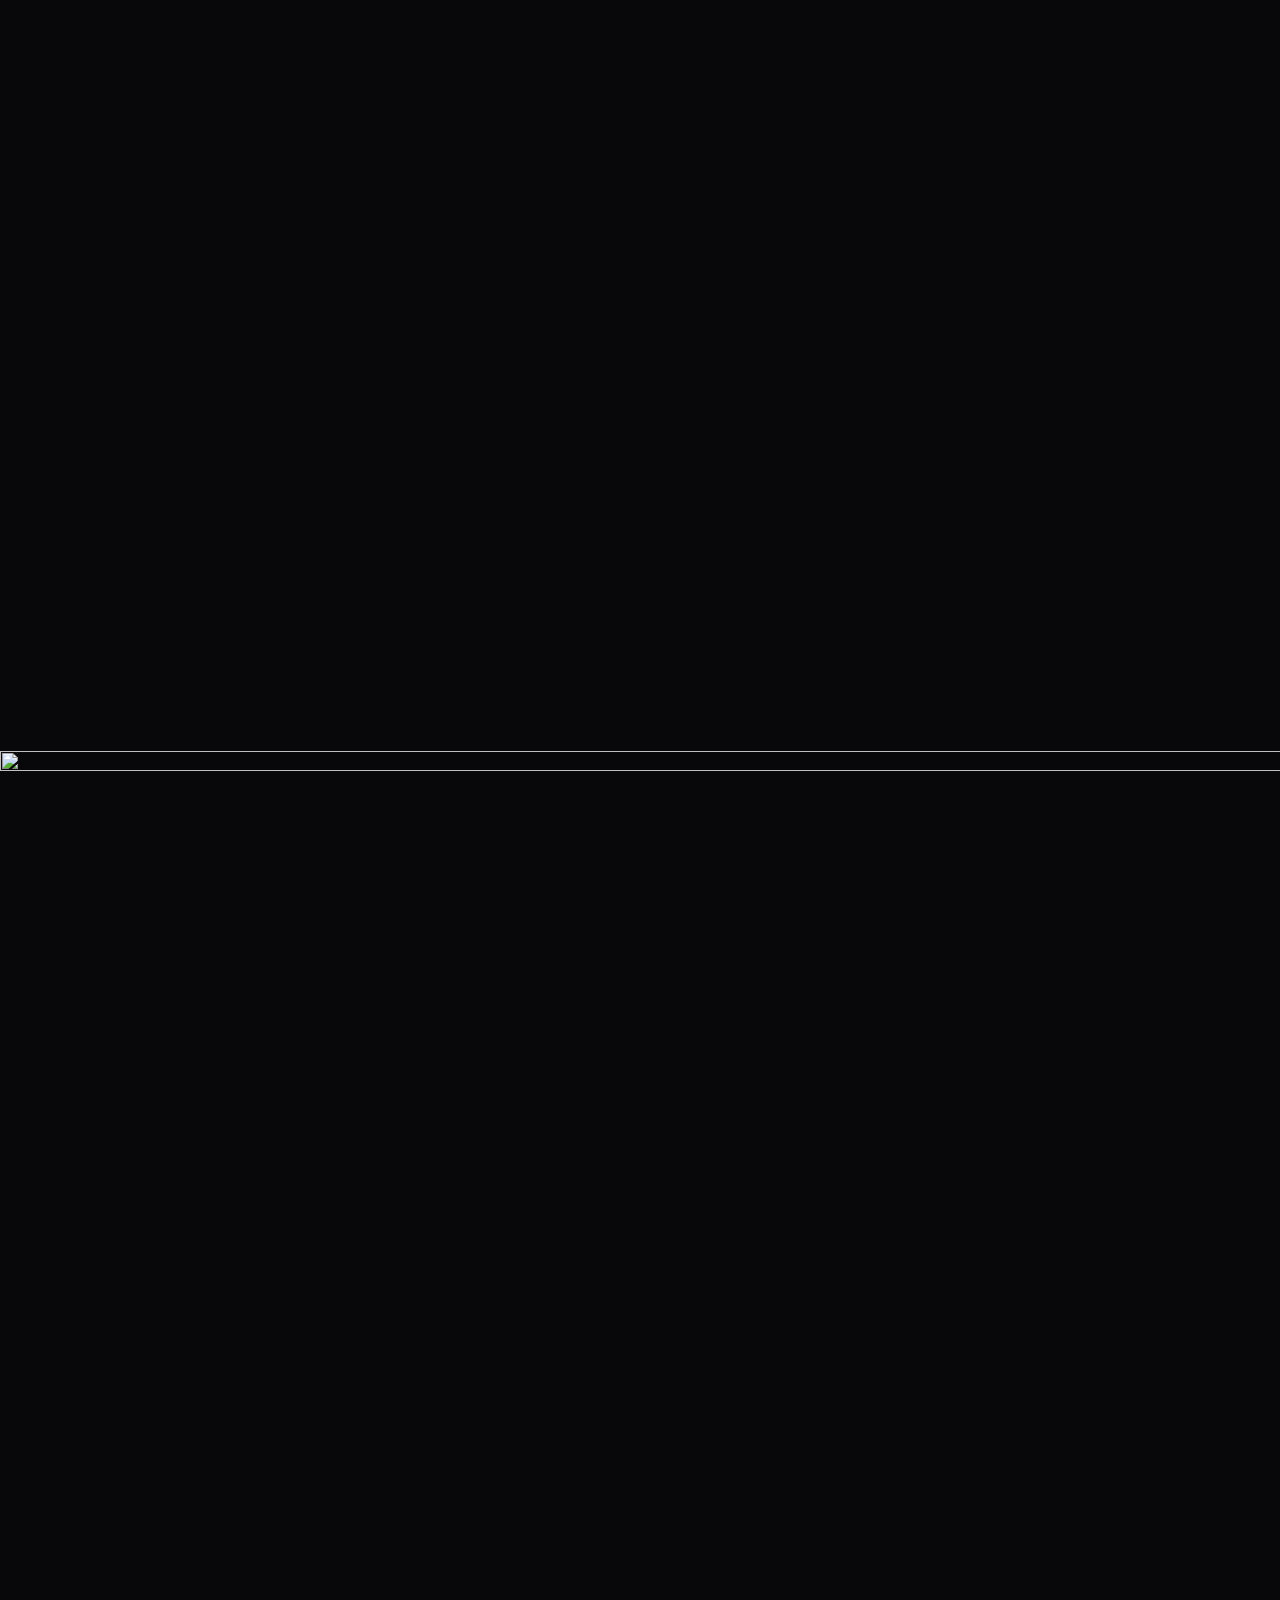
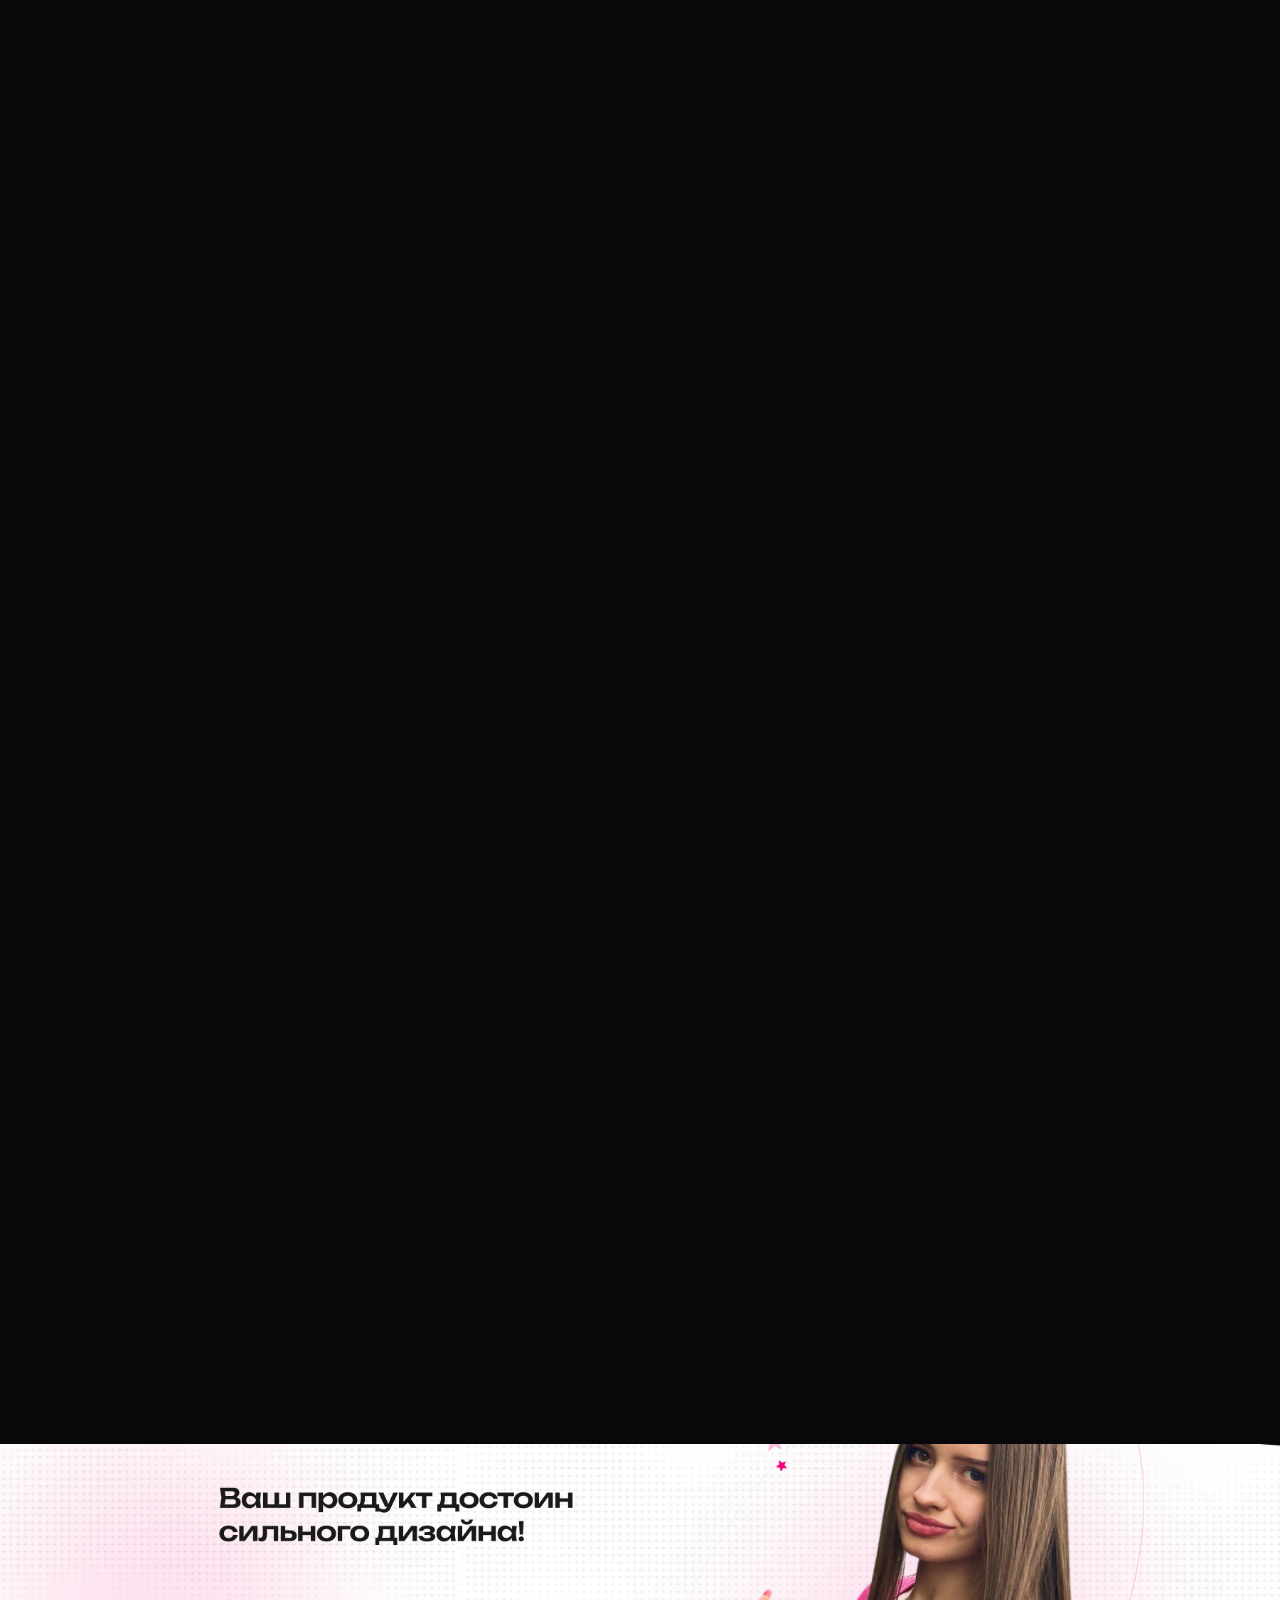
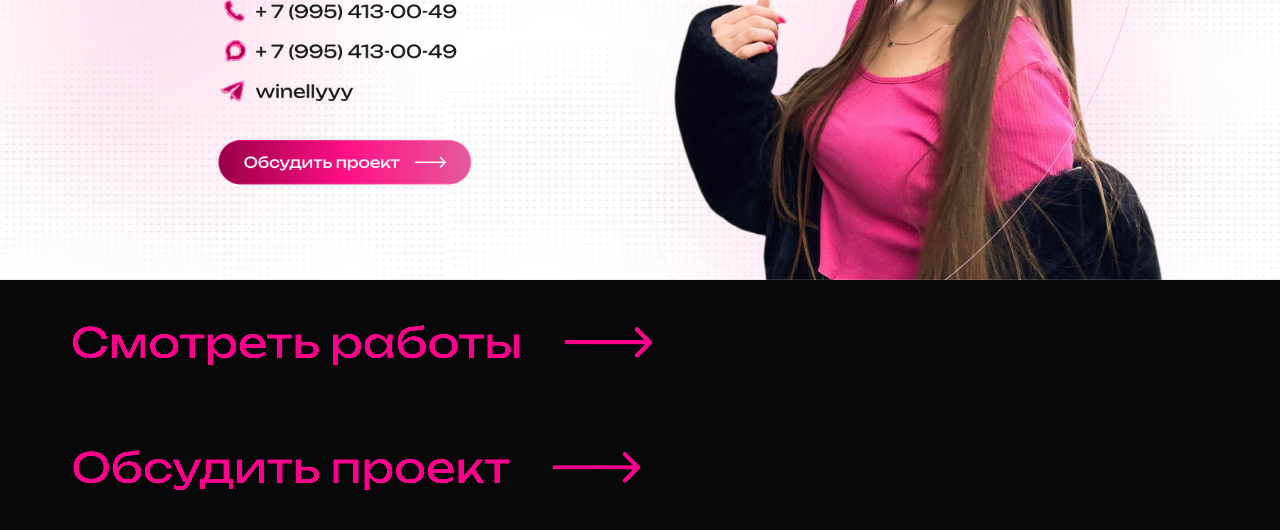
==== commit 60373a30: "Bust cached portfolio styles after restore" ====
--- a/index.html
+++ b/index.html
@@ -20,11 +20,11 @@
     <link rel="stylesheet" href="./assets/css/01-base.css" />
     <link rel="stylesheet" href="./assets/css/02-header.css" />
     <link rel="stylesheet" href="./assets/css/03-portfolio.css" />
-    <link rel="stylesheet" href="./assets/css/04-about.css" />
-    <link rel="stylesheet" href="./assets/css/05-cases.css" />
+    <link rel="stylesheet" href="./assets/css/04-about.css?v=20260822-1" />
+    <link rel="stylesheet" href="./assets/css/05-cases.css?v=20260822-1" />
     <link rel="stylesheet" href="./assets/css/06-contacts.css" />
     <link rel="stylesheet" href="./assets/css/07-buttons.css" />
-    <link rel="stylesheet" href="./assets/css/08-responsive.css" />
+    <link rel="stylesheet" href="./assets/css/08-responsive.css?v=20260822-1" />
     <link rel="preload" href="./assets/img/device-berry.webp" as="image" />
     <link rel="preload" href="./assets/img/device-vela.webp" as="image" />
     <link rel="preload" href="./assets/img/device-razdacha.webp" as="image" />
@@ -296,6 +296,6 @@
         ><span aria-hidden="true">↑</span></a
       >
     </main>
-    <script src="./assets/js/about-bloom.js" defer></script>
+    <script src="./assets/js/about-bloom.js?v=20260822-1" defer></script>
   </body>
 </html>
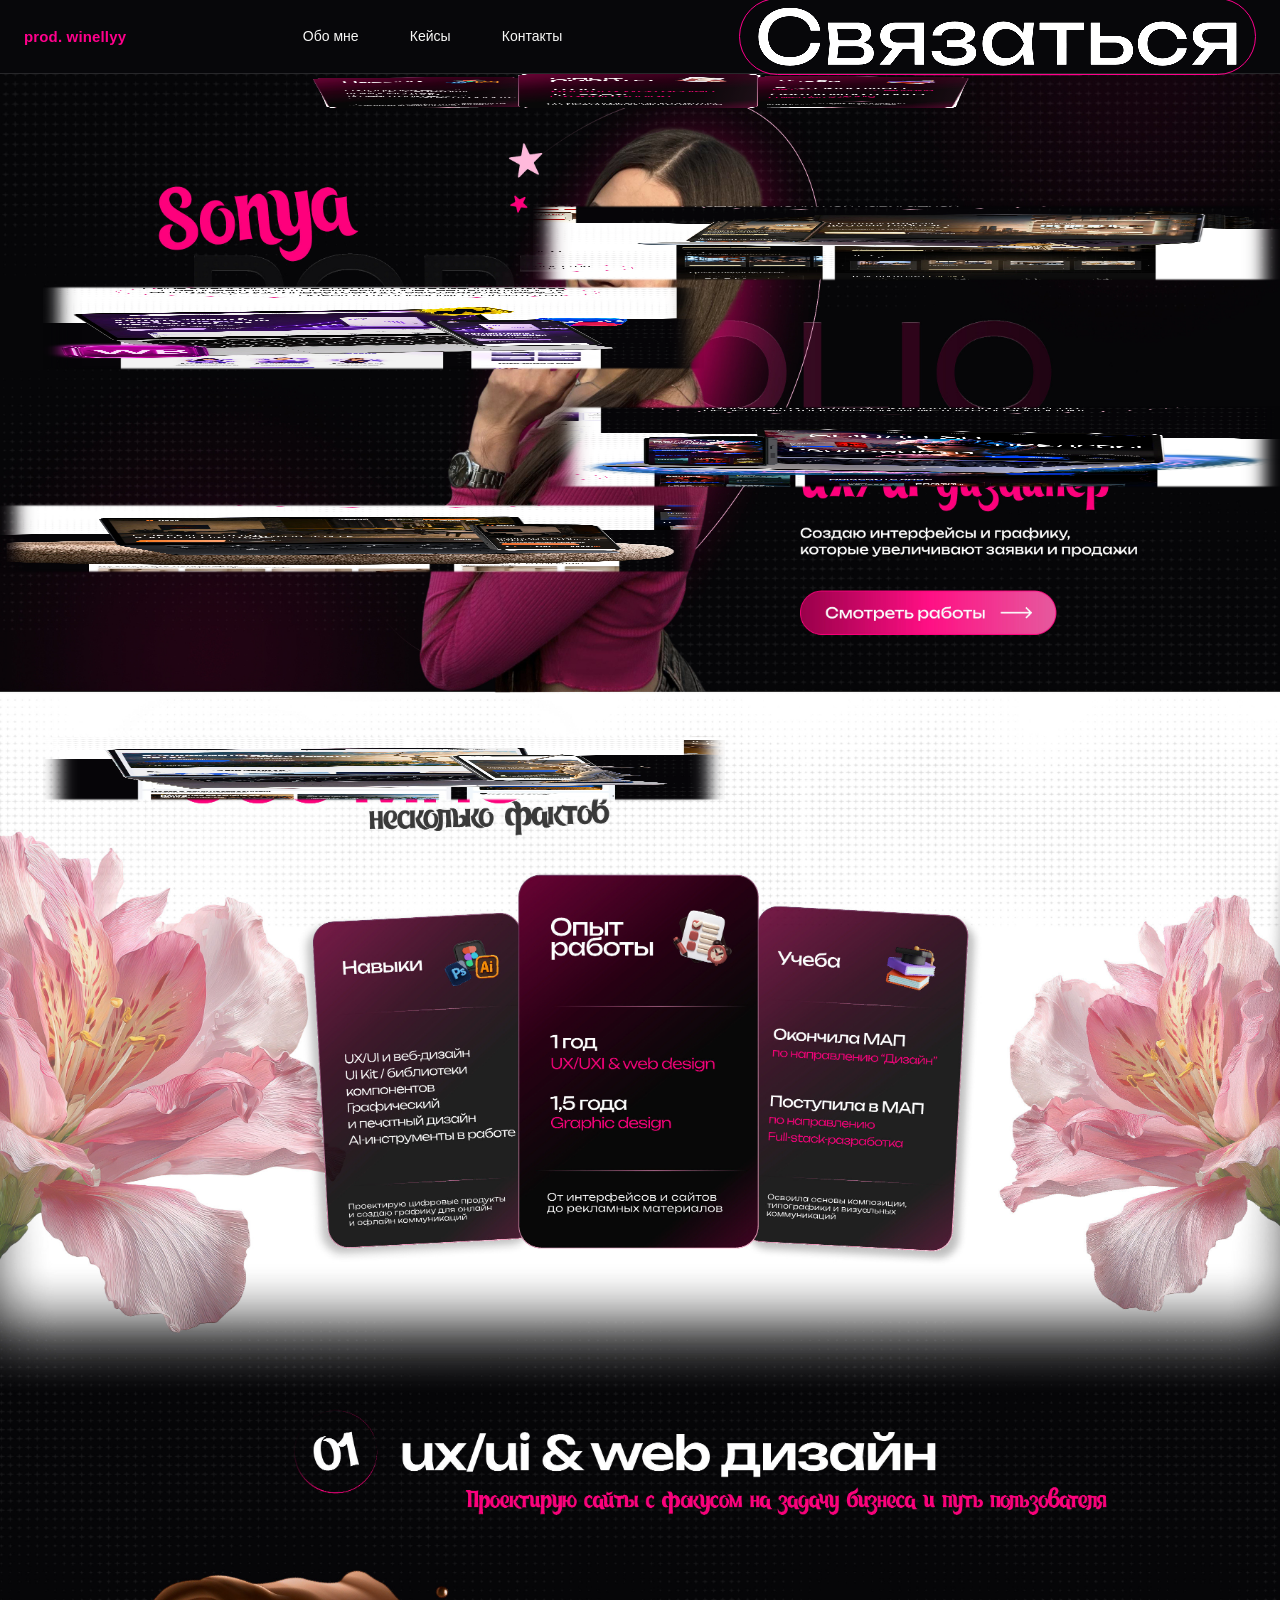
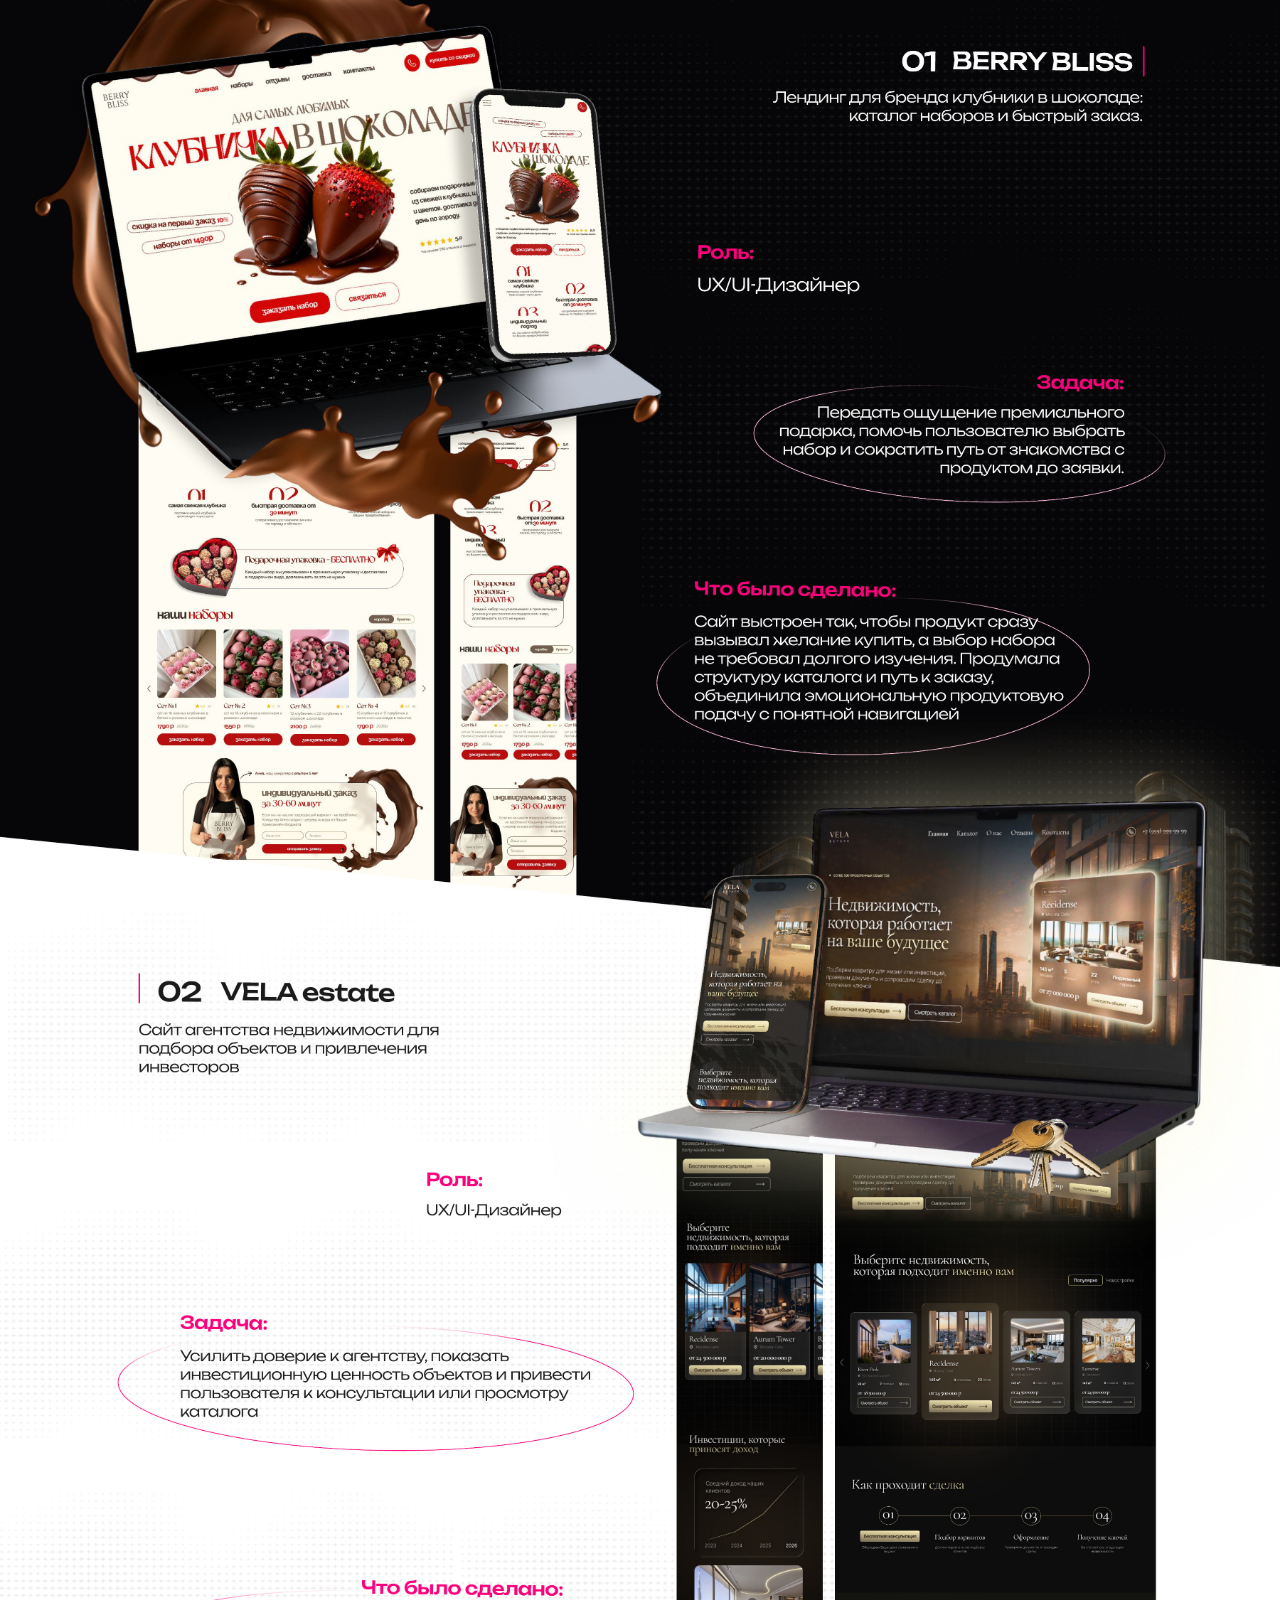
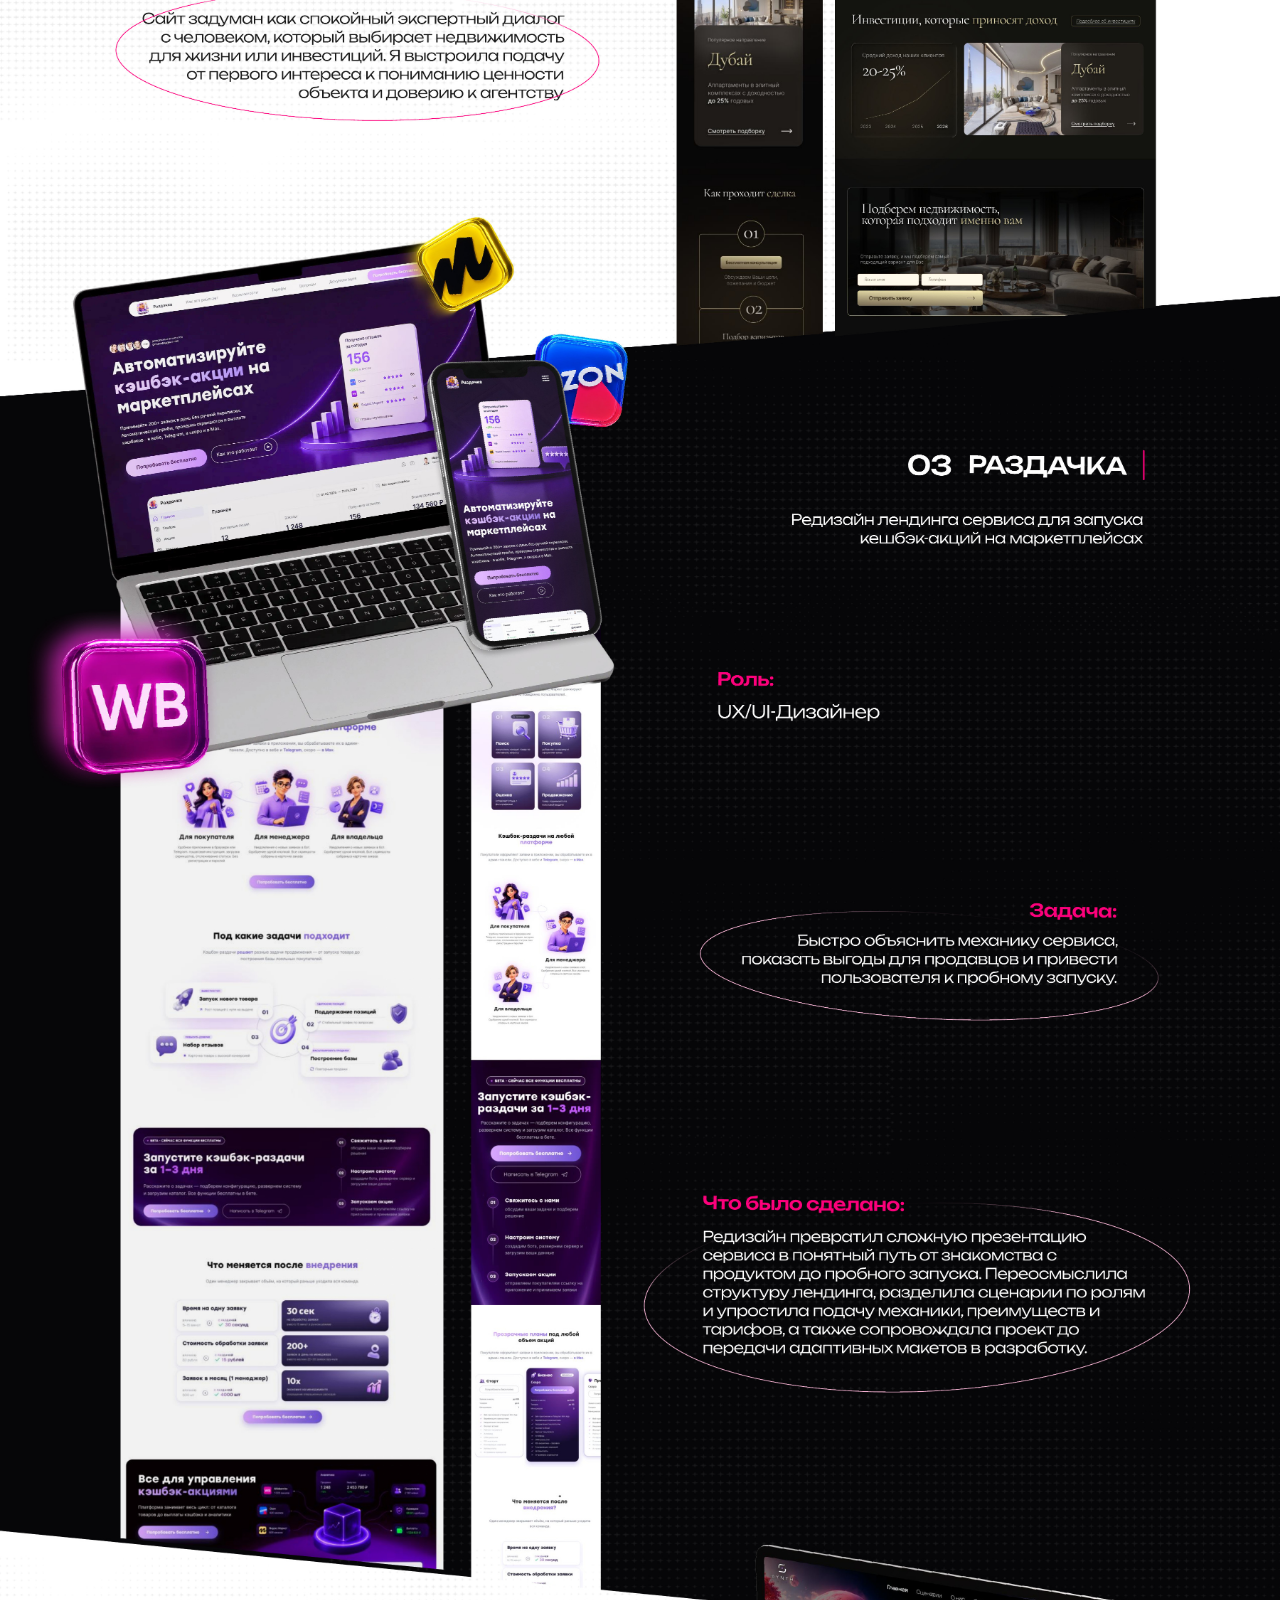
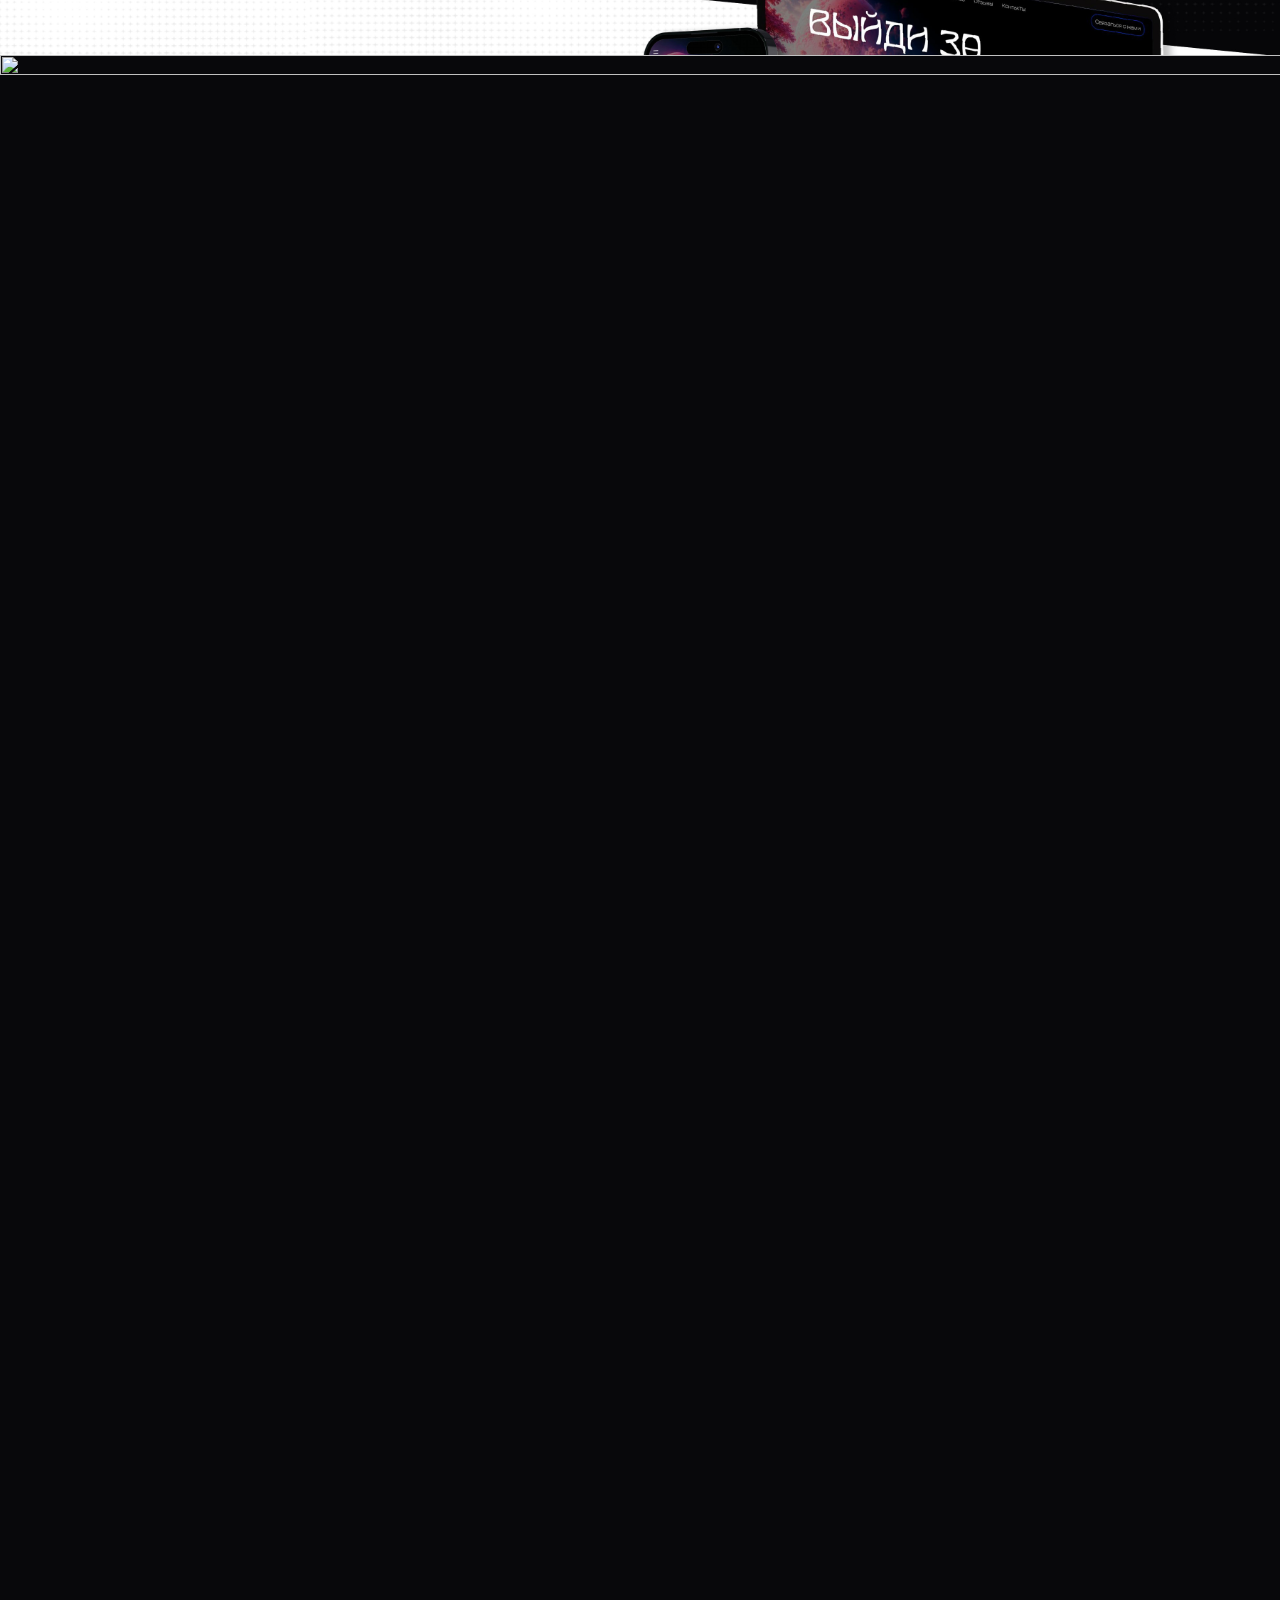
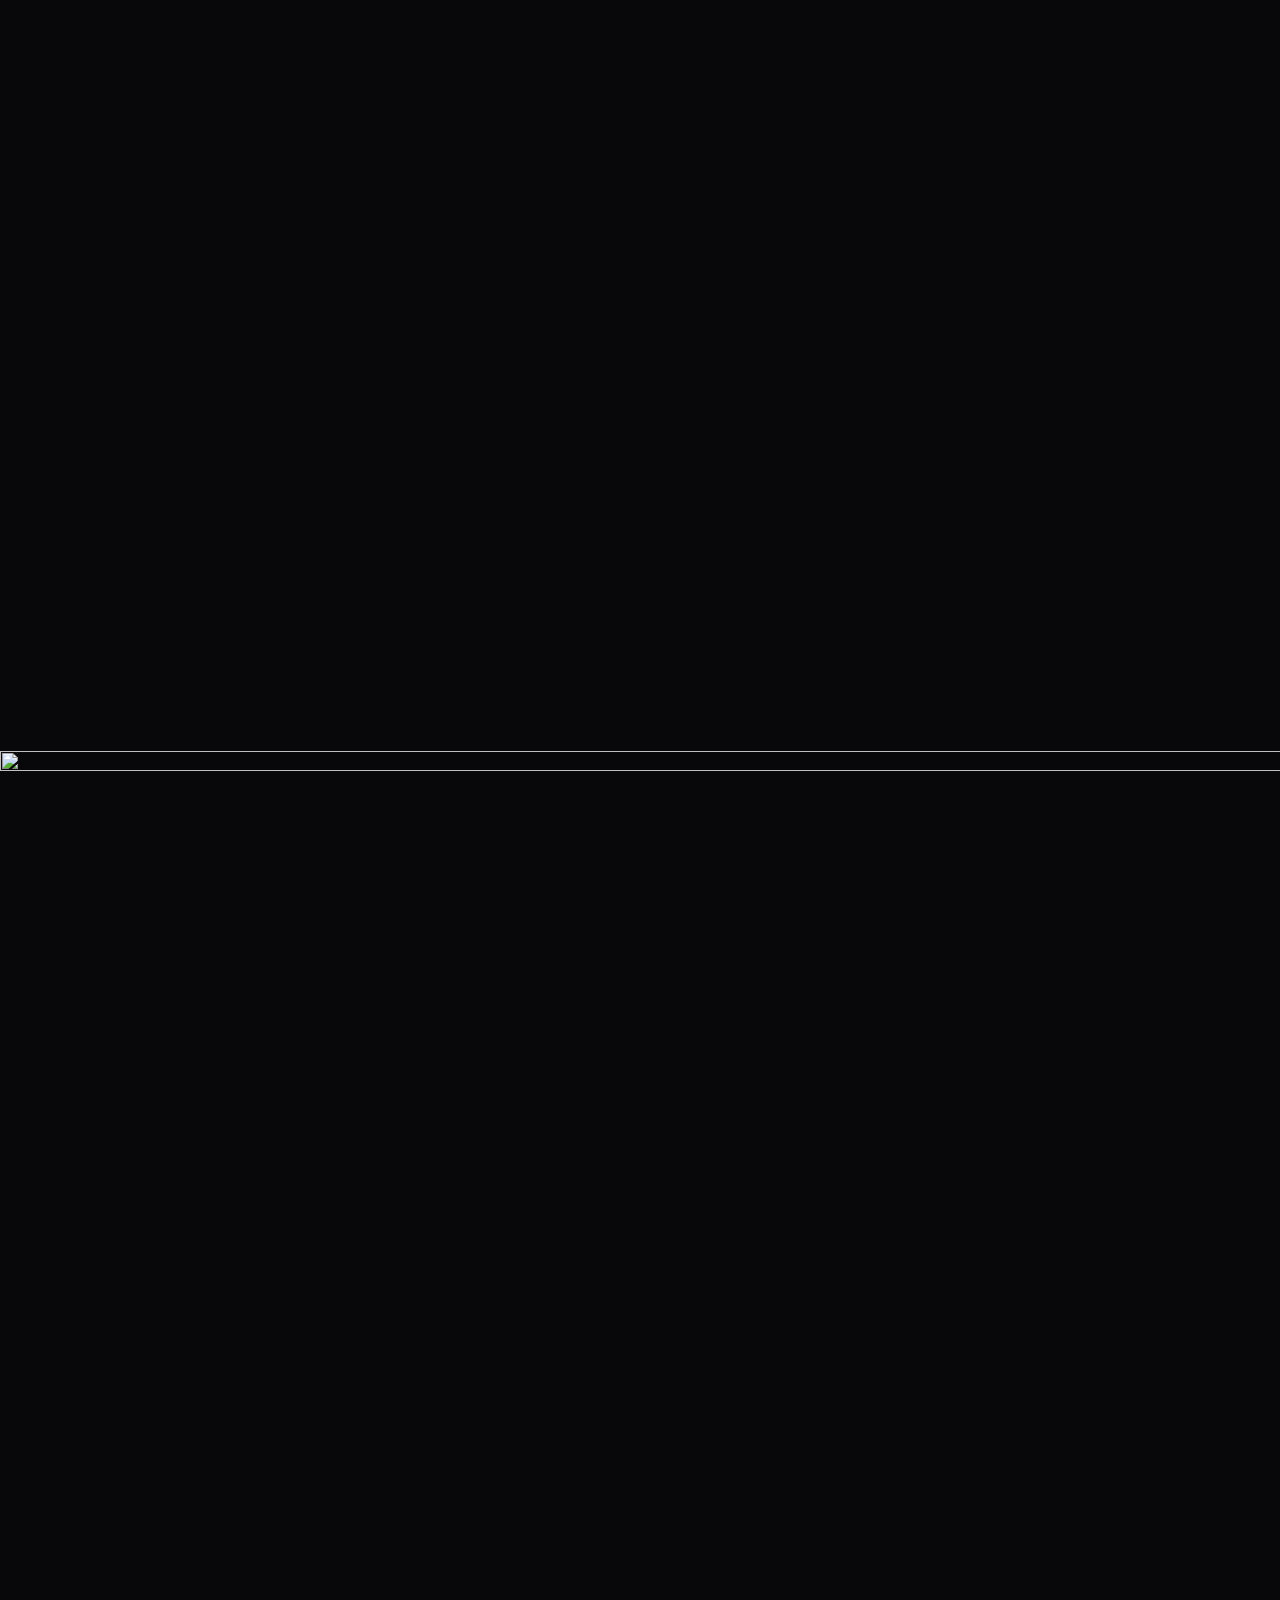
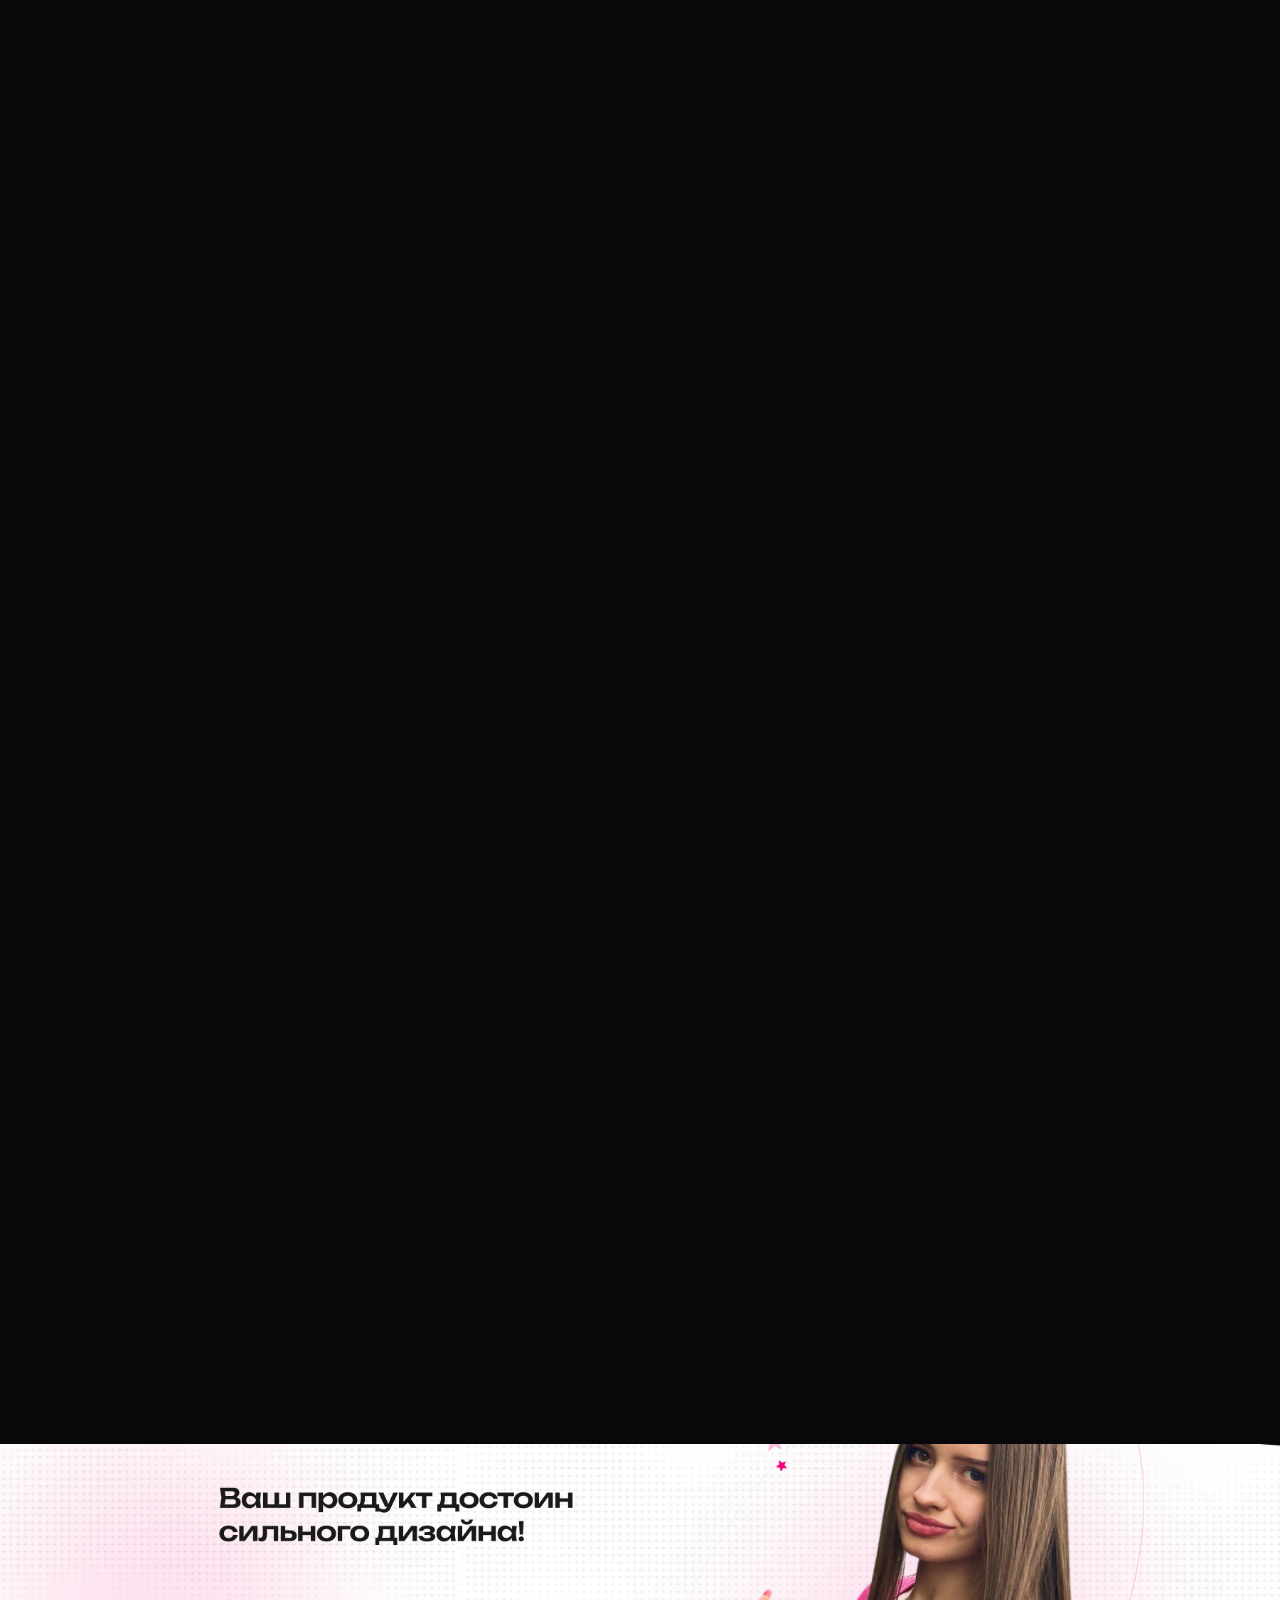
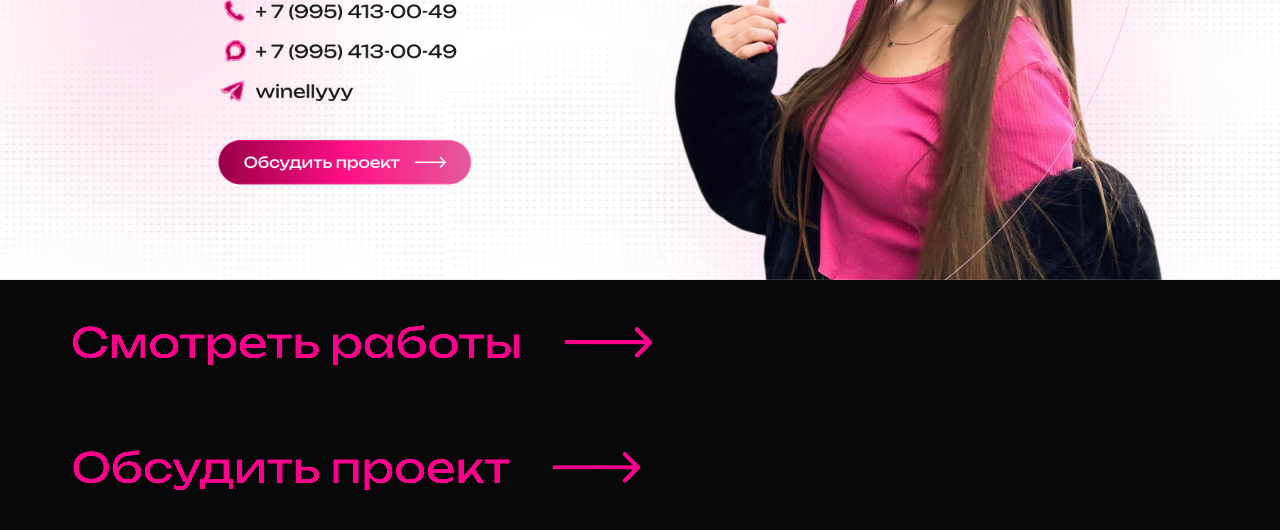
==== commit b96339ea: "Revert portfolio animation and Bliss Berry update Restore the stable site version from before the re" ====
--- a/index.html
+++ b/index.html
@@ -14,18 +14,16 @@
     <link rel="preload" href="./assets/img/skills.png" as="image" />
     <link rel="preload" href="./assets/img/experience.png" as="image" />
     <link rel="preload" href="./assets/img/education.png" as="image" />
-    <link rel="preload" href="./assets/media/flower-bloom-poster.webp" as="image" />
     <!-- Стили: порядок подключения важен (каскад) -->
     <link rel="stylesheet" href="./assets/css/00-reset.css" />
     <link rel="stylesheet" href="./assets/css/01-base.css" />
     <link rel="stylesheet" href="./assets/css/02-header.css" />
     <link rel="stylesheet" href="./assets/css/03-portfolio.css" />
-    <link rel="stylesheet" href="./assets/css/04-about.css?v=20260822-1" />
-    <link rel="stylesheet" href="./assets/css/05-cases.css?v=20260822-1" />
+    <link rel="stylesheet" href="./assets/css/04-about.css" />
+    <link rel="stylesheet" href="./assets/css/05-cases.css" />
     <link rel="stylesheet" href="./assets/css/06-contacts.css" />
     <link rel="stylesheet" href="./assets/css/07-buttons.css" />
-    <link rel="stylesheet" href="./assets/css/08-responsive.css?v=20260822-1" />
-    <link rel="preload" href="./assets/img/device-berry.webp" as="image" />
+    <link rel="stylesheet" href="./assets/css/08-responsive.css" />
     <link rel="preload" href="./assets/img/device-vela.webp" as="image" />
     <link rel="preload" href="./assets/img/device-razdacha.webp" as="image" />
     <link rel="preload" href="./assets/img/device-synth.webp" as="image" />
@@ -133,31 +131,7 @@
           loading="eager"
           decoding="async"
           draggable="false"
-        /><span class="about-bloom about-bloom-left" aria-hidden="true"
-          ><video
-            class="about-bloom-video"
-            muted
-            playsinline
-            preload="metadata"
-            poster="./assets/media/flower-bloom-poster.webp"
-            disablepictureinpicture
-            disableremoteplayback
-            tabindex="-1"
-          >
-            <source src="./assets/media/flower-bloom.webm" type="video/webm" /></video></span
-        ><span class="about-bloom about-bloom-right" aria-hidden="true"
-          ><video
-            class="about-bloom-video"
-            muted
-            playsinline
-            preload="metadata"
-            poster="./assets/media/flower-bloom-poster.webp"
-            disablepictureinpicture
-            disableremoteplayback
-            tabindex="-1"
-          >
-            <source src="./assets/media/flower-bloom.webm" type="video/webm" /></video></span
-        ><span class="about-card about-card-skills" aria-hidden="true"
+        /><span class="about-card about-card-skills" aria-hidden="true"
           ><img
             src="./assets/img/skills.png"
             width="627"
@@ -184,17 +158,7 @@
             loading="eager"
             decoding="async"
             draggable="false" /></span
-        ><span class="detail-berry-cover" aria-hidden="true"></span
         ><img
-          class="detail-layer detail-berry"
-          src="./assets/img/device-berry.webp"
-          width="2785"
-          height="2622"
-          alt=""
-          loading="eager"
-          decoding="async"
-          draggable="false"
-        /><img
           class="detail-layer detail-vela"
           src="./assets/img/device-vela.webp"
           width="4200"
@@ -296,6 +260,5 @@
         ><span aria-hidden="true">↑</span></a
       >
     </main>
-    <script src="./assets/js/about-bloom.js?v=20260822-1" defer></script>
   </body>
 </html>
--- a/assets/css/04-about.css
+++ b/assets/css/04-about.css
@@ -10,56 +10,6 @@
   position: absolute;
   top: 7.97921%;
   left: 22.7778%;
-}
-.about-bloom {
-  z-index: 1;
-  pointer-events: none;
-  isolation: isolate;
-  aspect-ratio: 1;
-  line-height: 0;
-  display: block;
-  position: absolute;
-}
-.about-bloom:before {
-  content: "";
-  z-index: -1;
-  background: radial-gradient(
-    ellipse at center,
-    #fafafa 0 62%,
-    #fafafaf5 73%,
-    #fafafab8 83%,
-    #fafafa00 100%
-  );
-  filter: blur(0.3vw);
-  position: absolute;
-  inset: -7%;
-  transform: scale(1.08);
-}
-.about-bloom-video {
-  pointer-events: none;
-  -webkit-user-select: none;
-  user-select: none;
-  -webkit-user-drag: none;
-  width: 100%;
-  height: 100%;
-  object-fit: contain;
-  display: block;
-  filter: drop-shadow(0 0.75vw 1.2vw #5f18331a);
-}
-.about-bloom-left {
-  width: 41.5%;
-  top: 7.5%;
-  left: -12.5%;
-  transform: rotate(-2deg);
-}
-.about-bloom-right {
-  width: 38.5%;
-  top: 7.62%;
-  right: -11.5%;
-  transform: rotate(1.5deg);
-}
-.about-bloom-right .about-bloom-video {
-  transform: scaleX(-1);
 }
 .about-card {
   z-index: 2;
--- a/assets/css/05-cases.css
+++ b/assets/css/05-cases.css
@@ -8,30 +8,6 @@
   margin: 0;
   display: block;
   position: absolute;
-}
-.detail-berry {
-  z-index: 2;
-  width: 53%;
-  height: 6.55%;
-  top: 14.868%;
-  left: -0.5%;
-}
-.detail-berry-cover {
-  z-index: 1;
-  pointer-events: none;
-  background: radial-gradient(
-    ellipse at 45% 47%,
-    #08080b 0 68%,
-    #08080bf7 77%,
-    #08080b00 100%
-  );
-  filter: blur(0.5vw);
-  width: 58.3333%;
-  height: 6.89%;
-  display: block;
-  position: absolute;
-  top: 14.505%;
-  left: -1.39%;
 }
 .detail-vela {
   width: 58.3333%;
--- a/assets/css/08-responsive.css
+++ b/assets/css/08-responsive.css
@@ -26,9 +26,6 @@
   .about-card:hover {
     transform: translate(0) scale(1);
   }
-  .about-bloom-video {
-    filter: none;
-  }
   *,
   :before,
   :after {
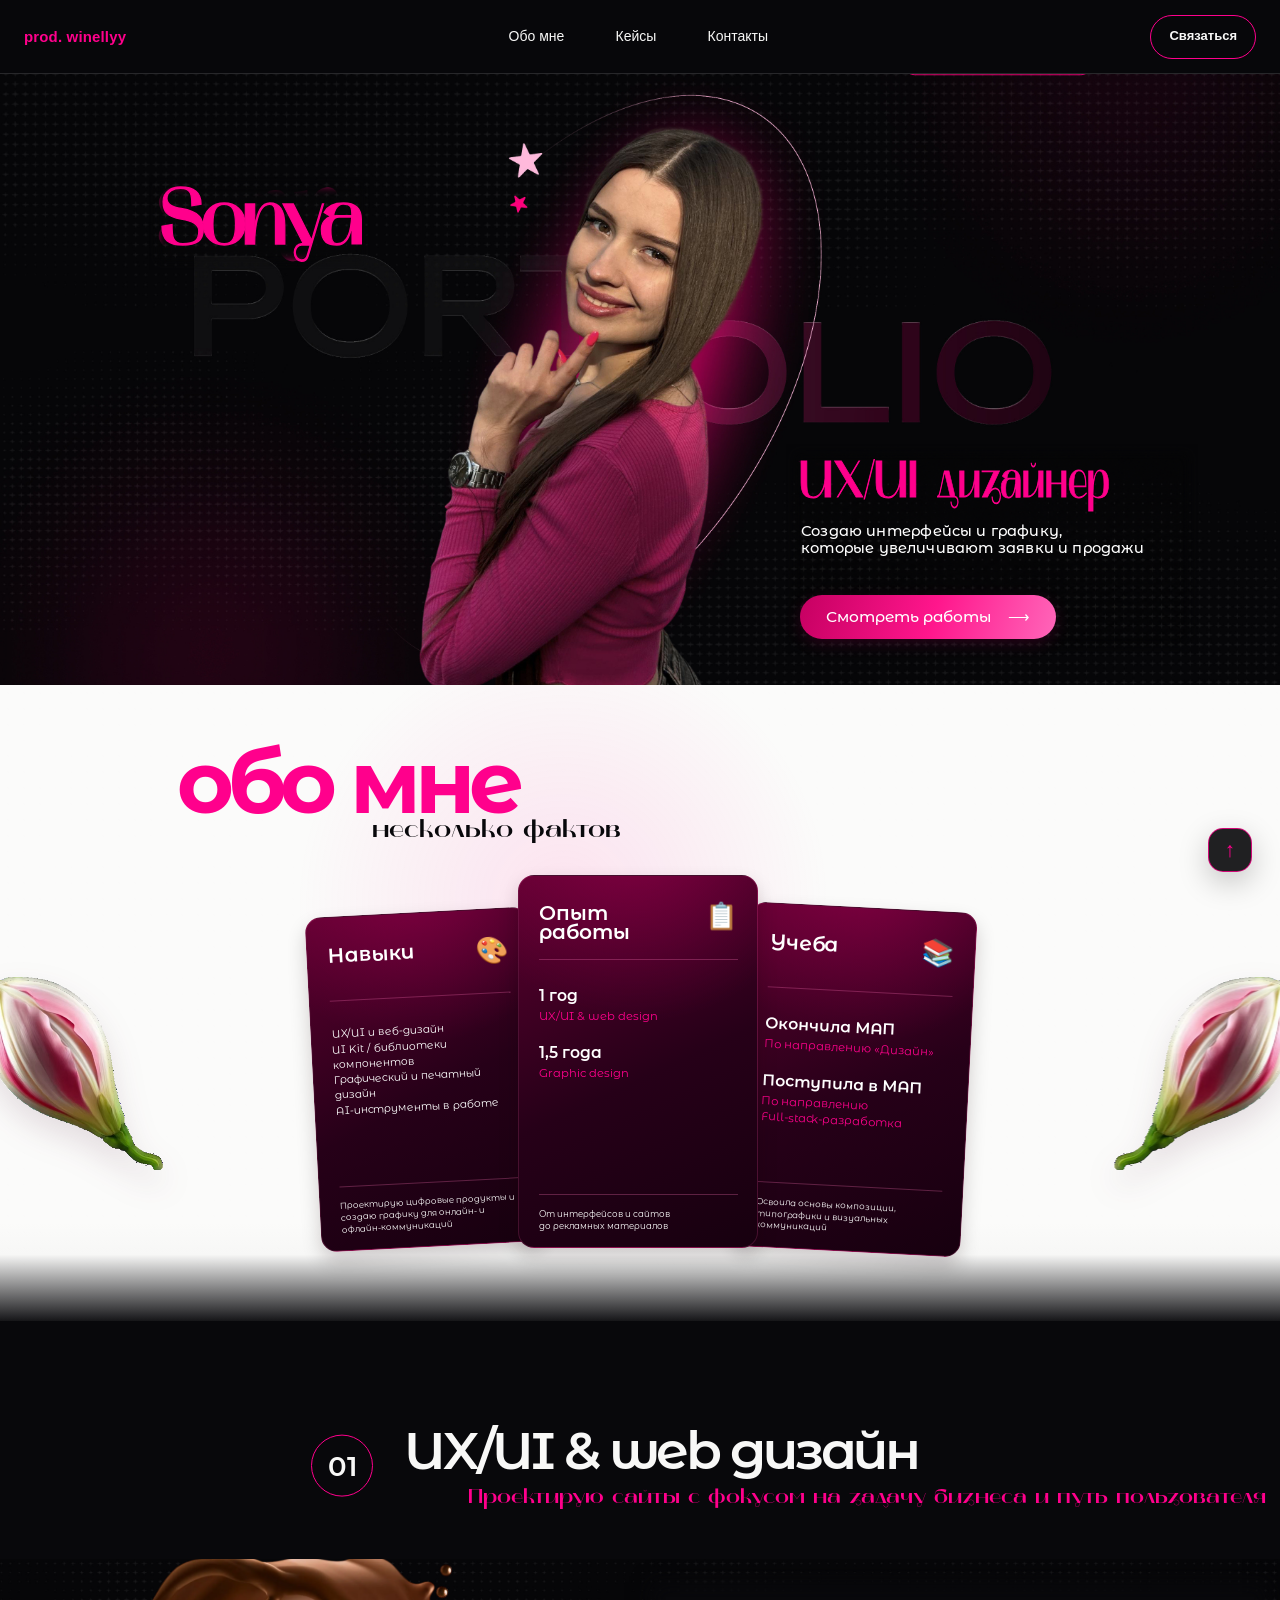
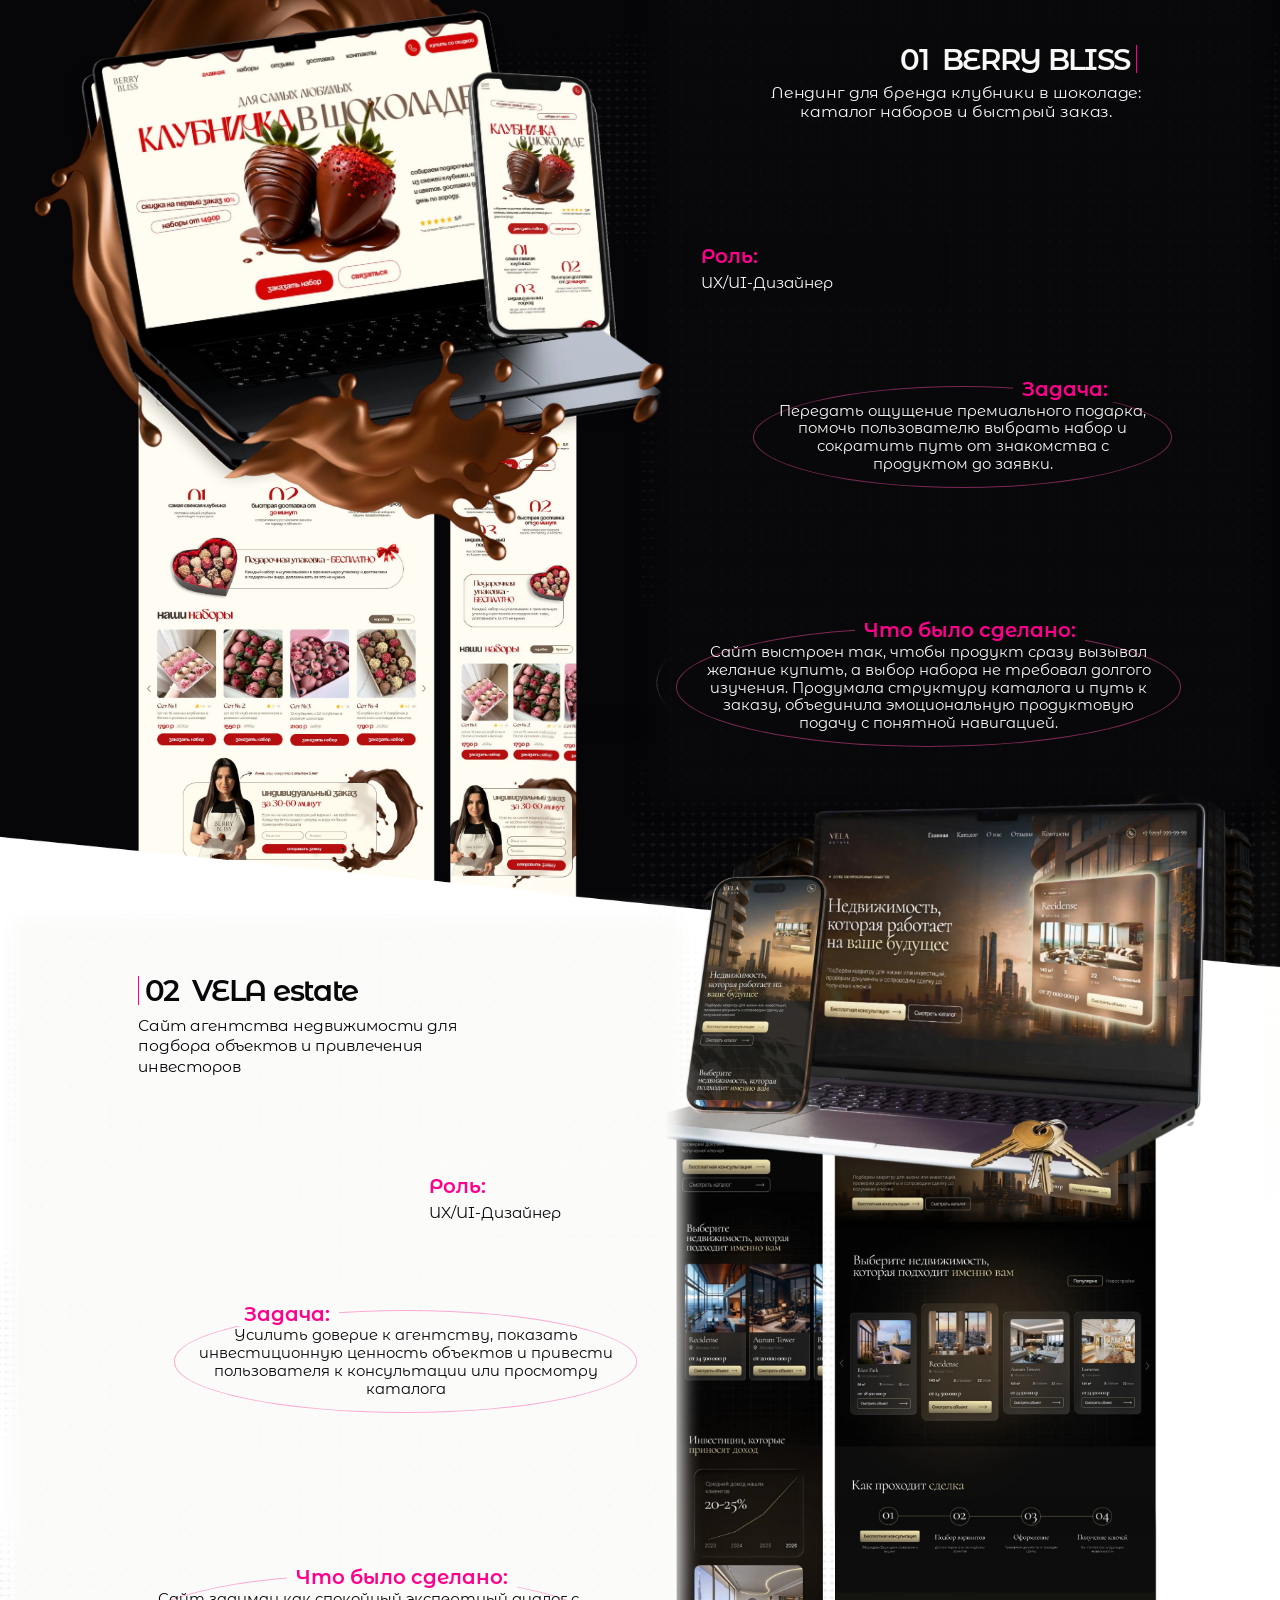
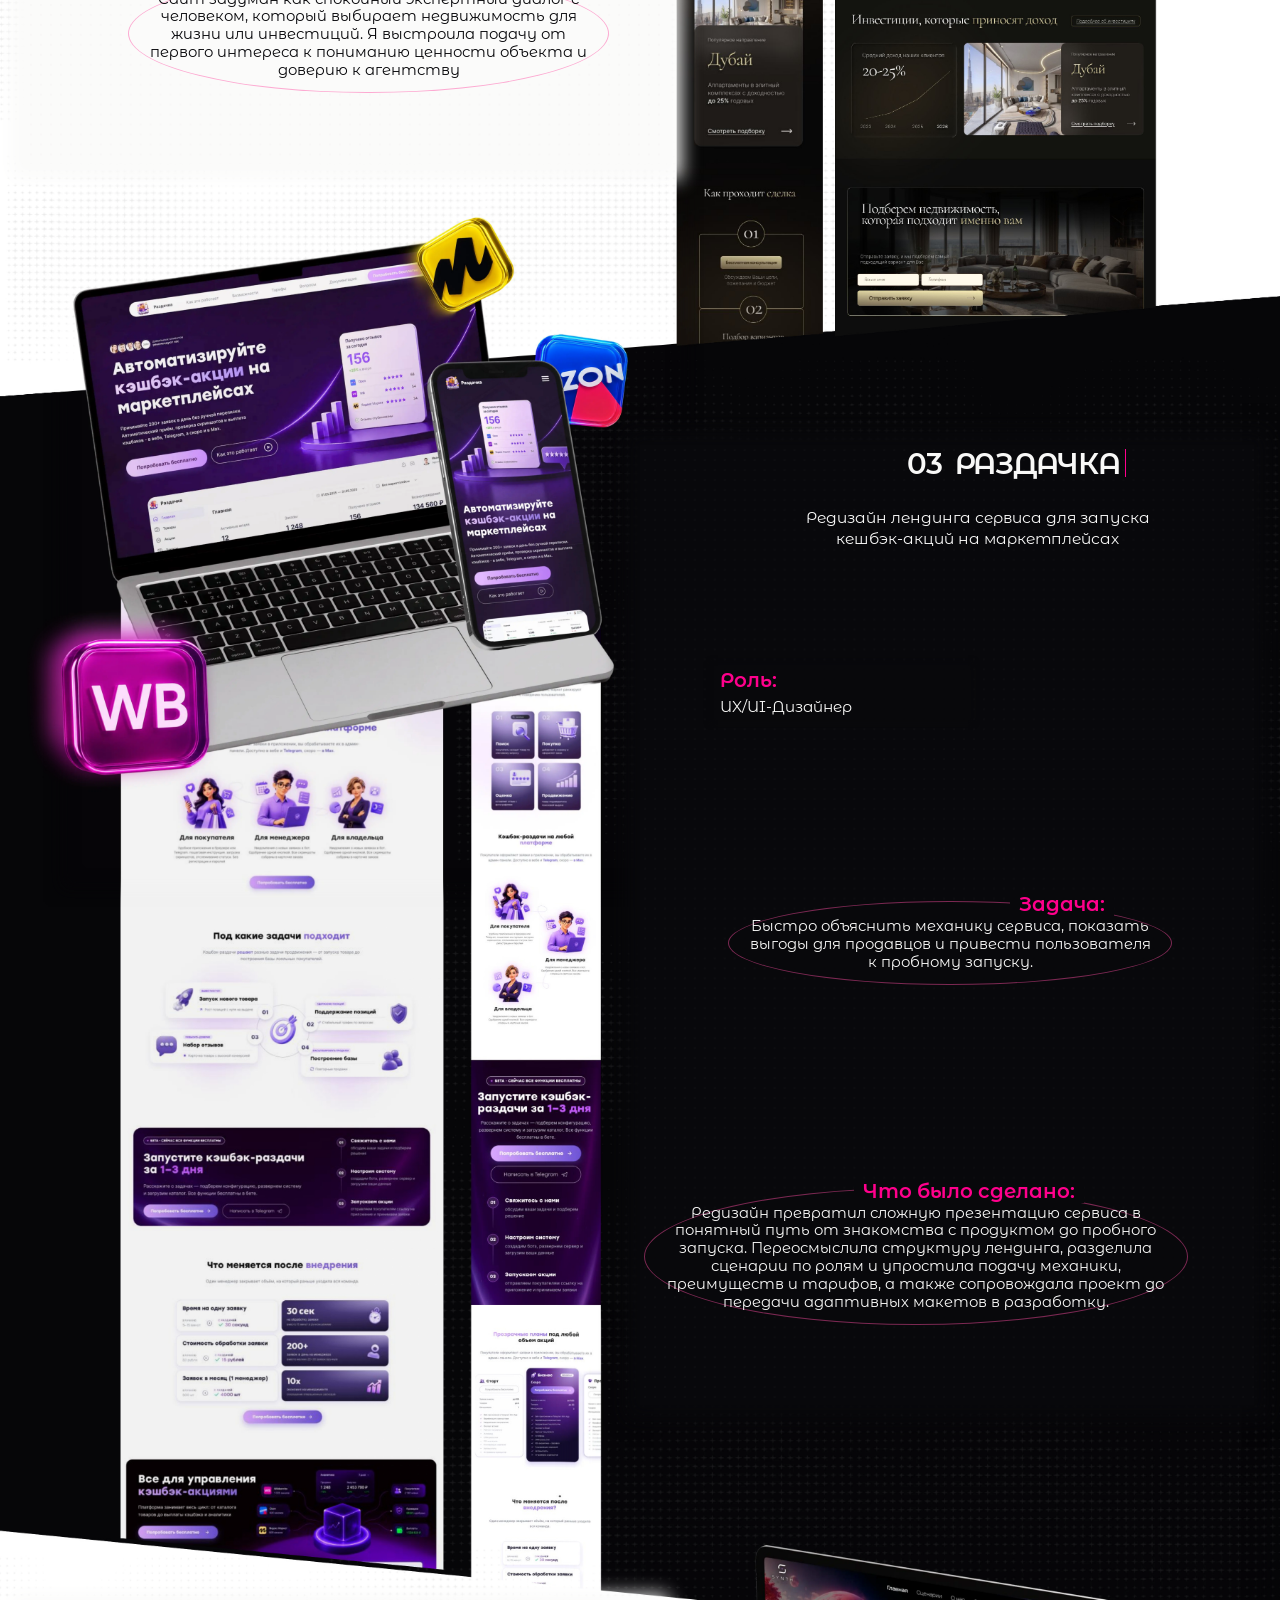
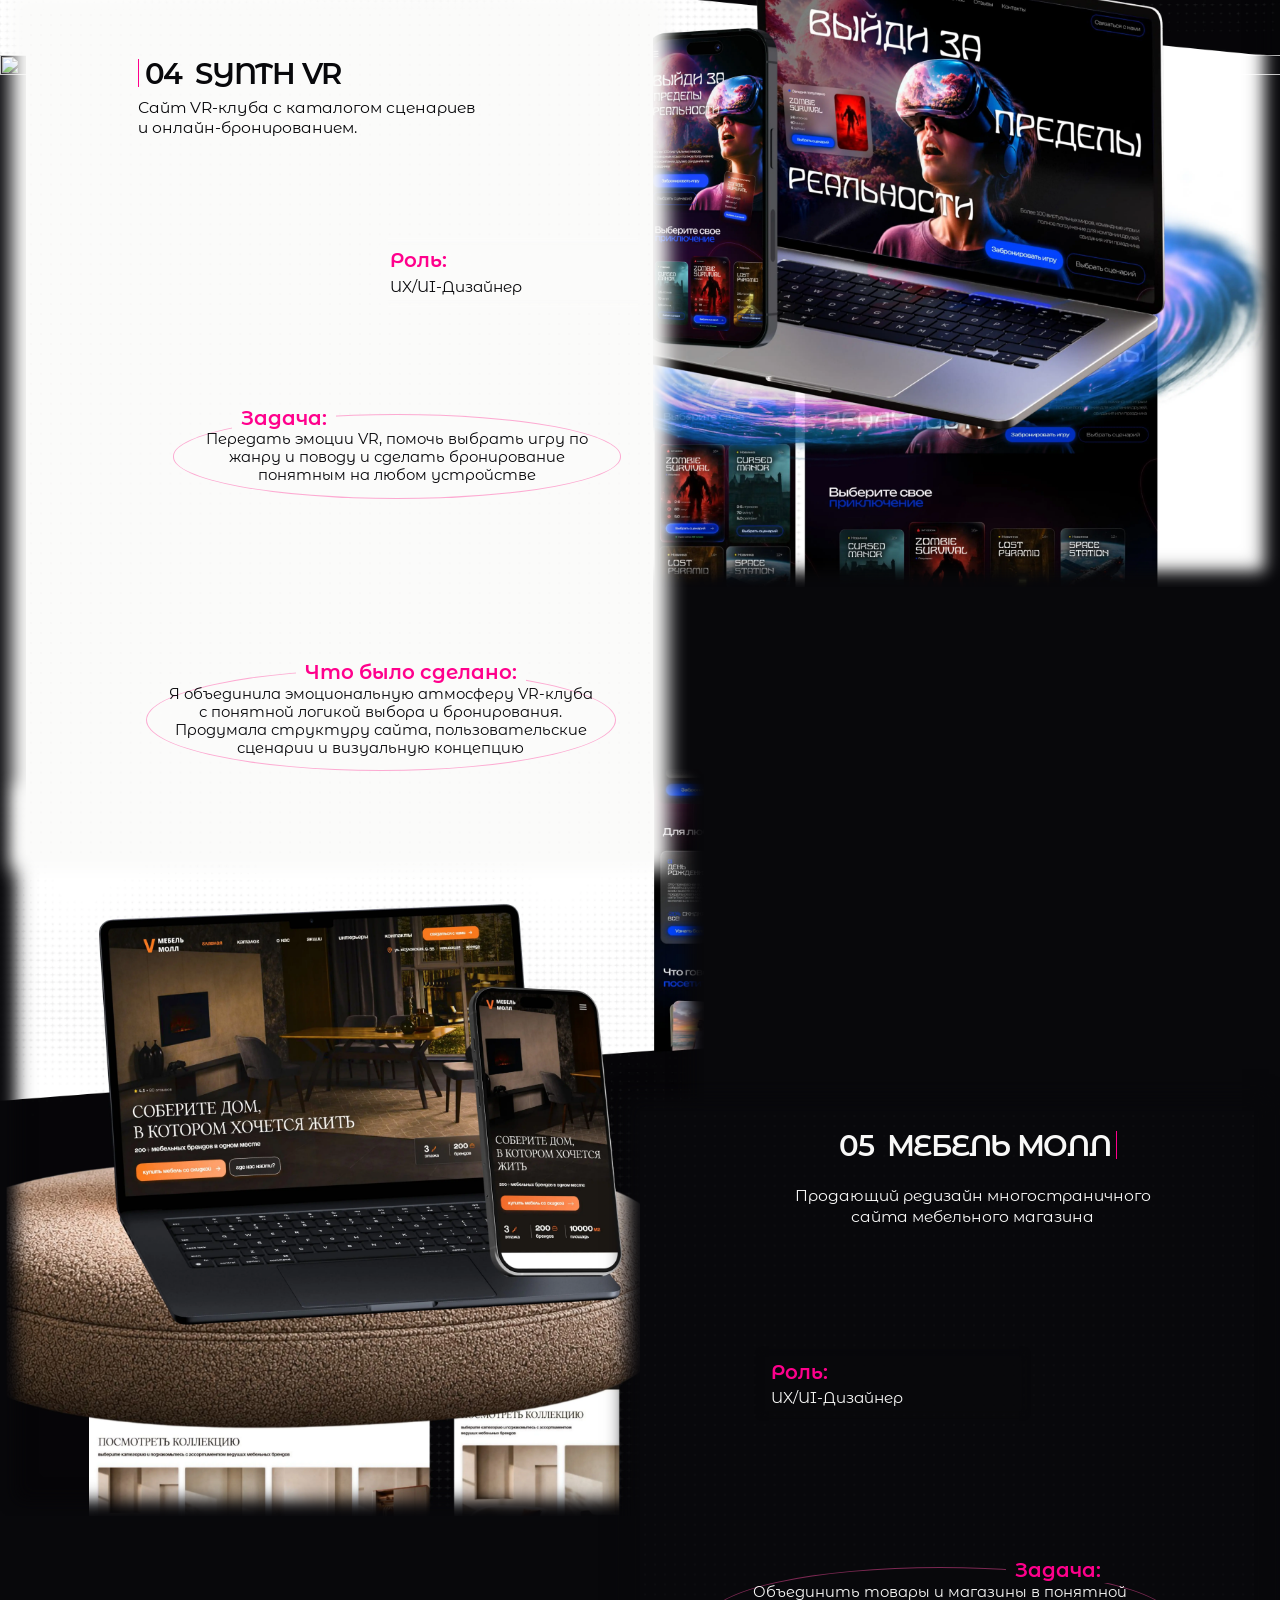
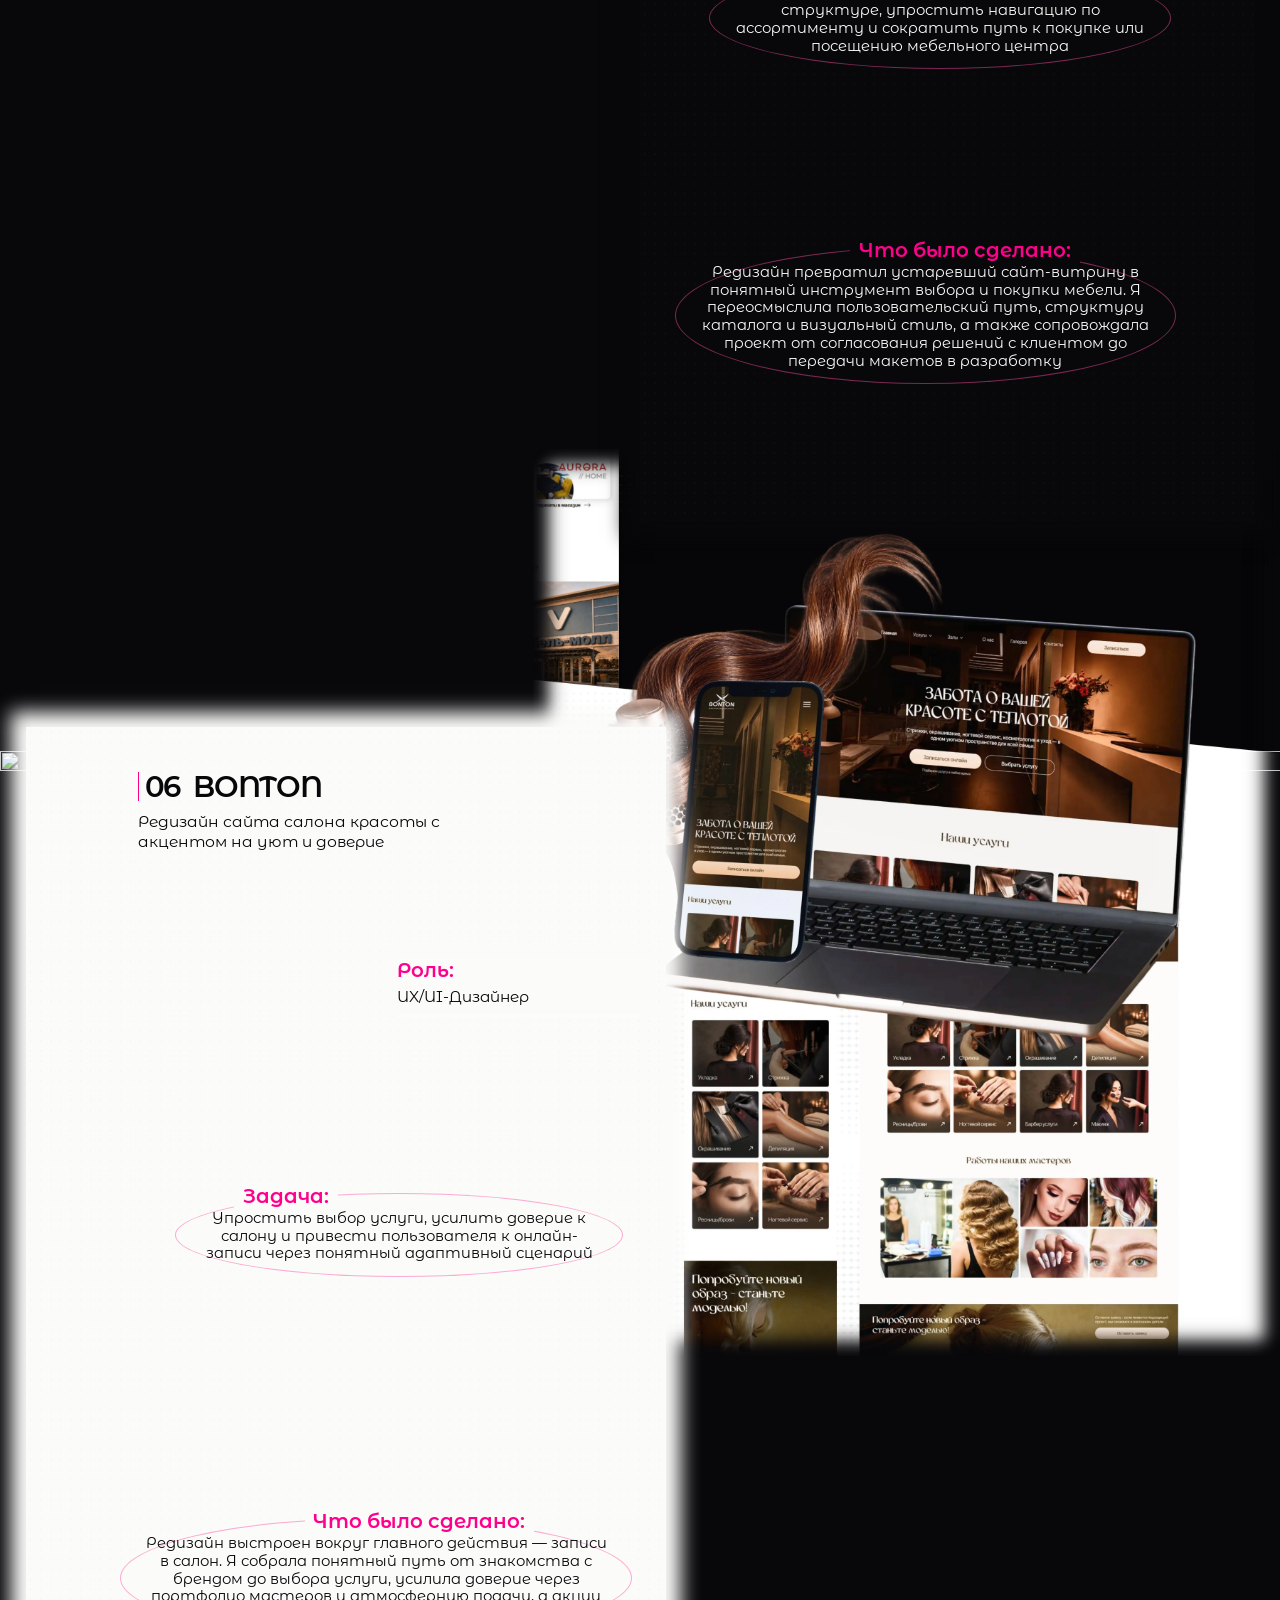
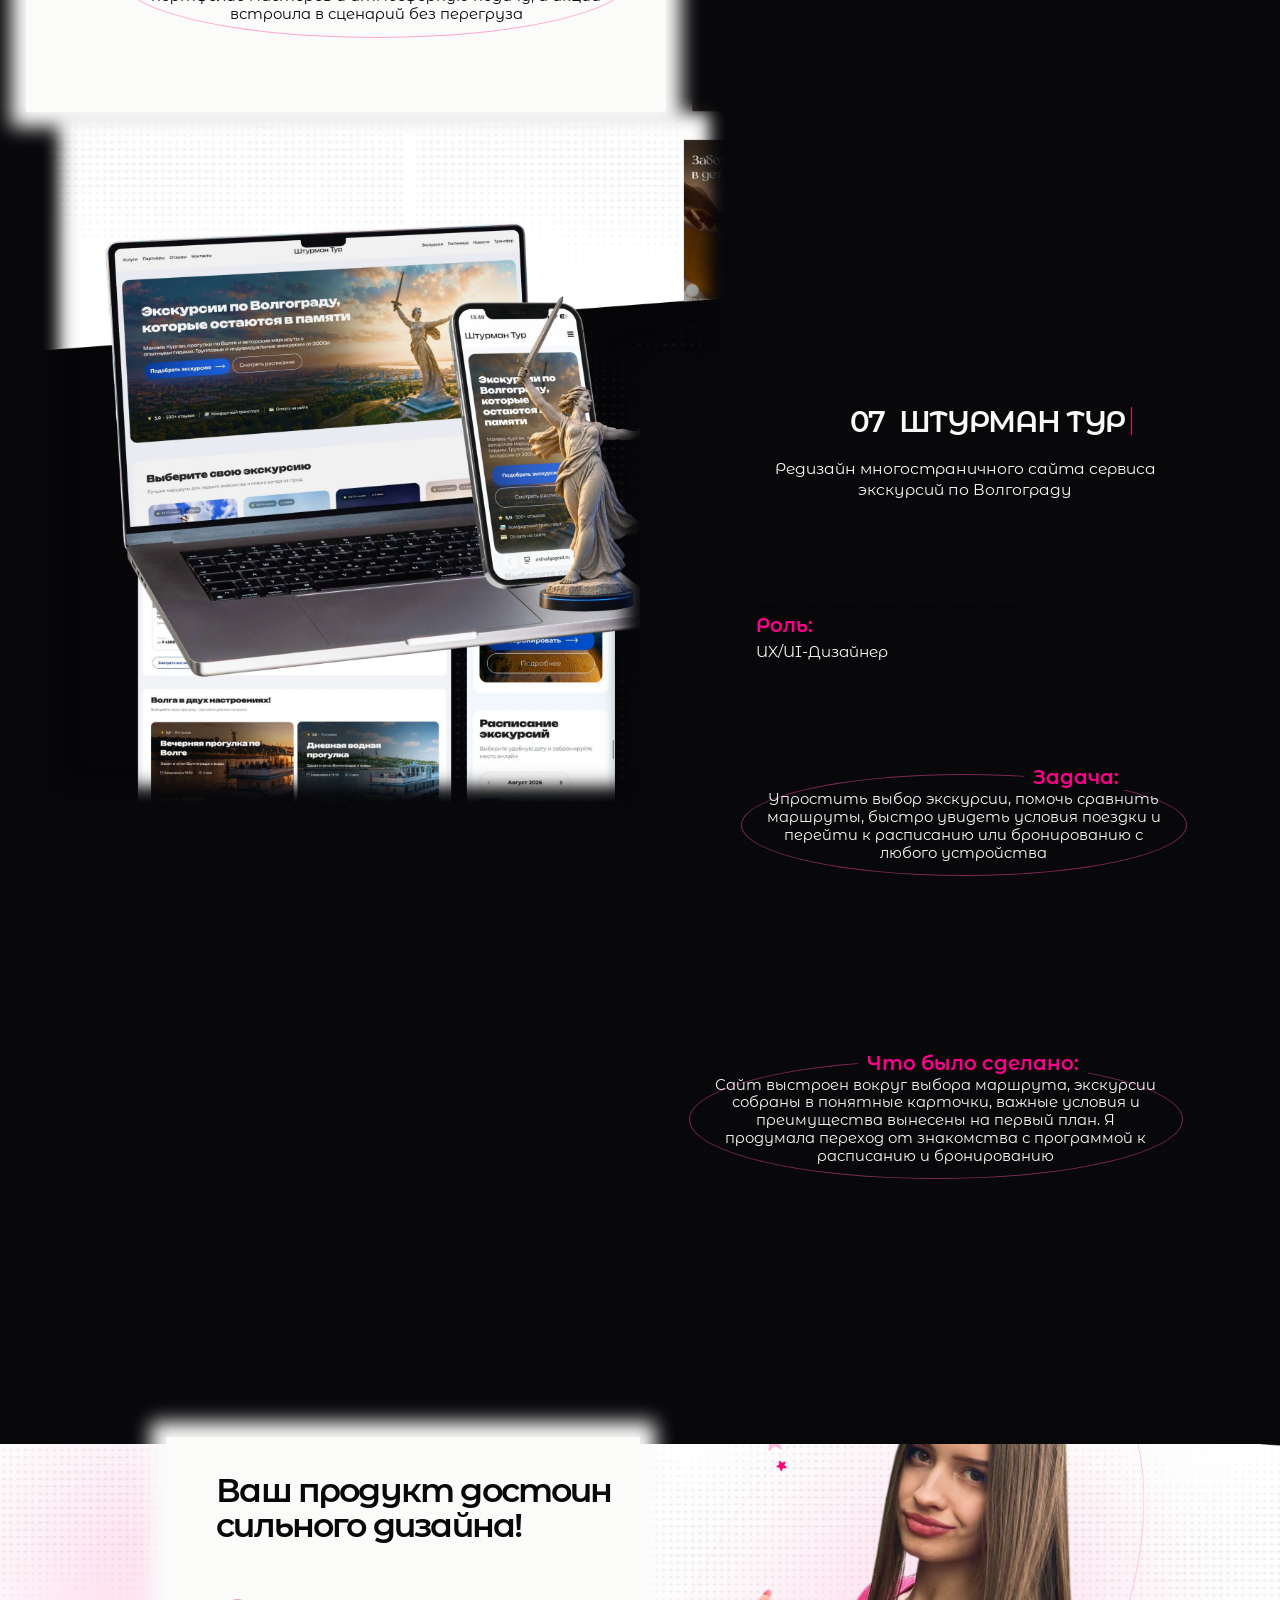
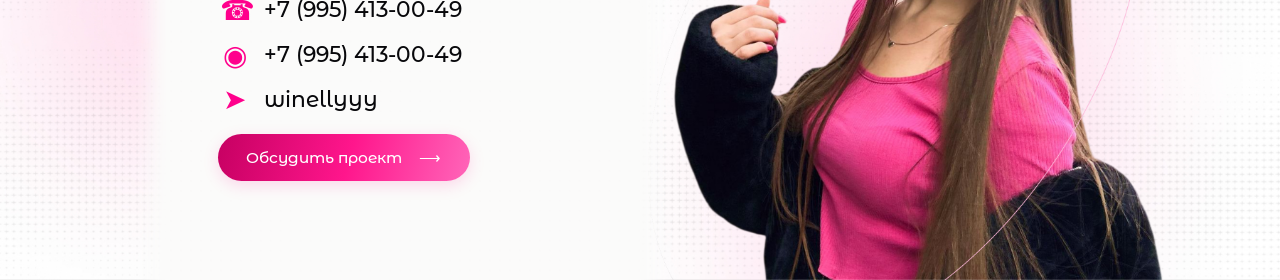
==== commit 5148f19f: "Merge 28ee8af0e3eaddf10032eca2e7d3414f255454d1 into b96339ea450331659675639cfbe5896ca9520d94" ====
--- a/index.html
+++ b/index.html
@@ -1,20 +1,14 @@
 <!doctype html>
-<!-- saved from url=(0060)https://sonya-portfolio.fairy-guppy-6688.chatgpt.site/#cases -->
 <html lang="ru">
   <head>
-    <meta http-equiv="Content-Type" content="text/html; charset=UTF-8" />
+    <meta charset="UTF-8" />
     <meta name="viewport" content="width=device-width, initial-scale=1" />
+    <meta name="theme-color" content="#08080b" />
+    <meta name="description" content="Портфолио UX/UI и веб-дизайнера Сони. Сайты, интерфейсы и визуальные концепции." />
+    <title>Sonya — UX/UI Designer</title>
     <link rel="preload" href="./assets/img/01.jpg" as="image" fetchpriority="high" />
-    <link rel="preload" href="./assets/img/header-contact-label.png" as="image" />
-    <link rel="preload" href="./assets/img/02.jpg" as="image" fetchpriority="auto" />
-    <link rel="preload" href="./assets/img/03.jpg" as="image" fetchpriority="auto" />
-    <link rel="preload" href="./assets/img/04.jpg" as="image" fetchpriority="auto" />
-    <link rel="preload" href="./assets/img/05.jpg" as="image" fetchpriority="auto" />
-    <link rel="preload" href="./assets/img/backdrop.png" as="image" />
-    <link rel="preload" href="./assets/img/skills.png" as="image" />
-    <link rel="preload" href="./assets/img/experience.png" as="image" />
-    <link rel="preload" href="./assets/img/education.png" as="image" />
-    <!-- Стили: порядок подключения важен (каскад) -->
+    <link rel="preload" href="./assets/img/device-berry.webp" as="image" />
+    <link rel="preload" href="./assets/media/flower-bloom-poster.webp" as="image" />
     <link rel="stylesheet" href="./assets/css/00-reset.css" />
     <link rel="stylesheet" href="./assets/css/01-base.css" />
     <link rel="stylesheet" href="./assets/css/02-header.css" />
@@ -24,241 +18,152 @@
     <link rel="stylesheet" href="./assets/css/06-contacts.css" />
     <link rel="stylesheet" href="./assets/css/07-buttons.css" />
     <link rel="stylesheet" href="./assets/css/08-responsive.css" />
-    <link rel="preload" href="./assets/img/device-vela.webp" as="image" />
-    <link rel="preload" href="./assets/img/device-razdacha.webp" as="image" />
-    <link rel="preload" href="./assets/img/device-synth.webp" as="image" />
-    <link rel="preload" href="./assets/img/device-mebel.webp" as="image" />
-    <link rel="preload" href="./assets/img/device-bonton.webp" as="image" />
-    <link rel="preload" href="./assets/img/device-shturman.webp" as="image" />
-    <link rel="preload" href="./assets/img/hero-hover-content.png" as="image" />
-    <link rel="preload" href="./assets/img/footer-hover-content.png" as="image" />
-    <title>Sonya — UX/UI Designer</title>
-    <meta
-      name="description"
-      content="Портфолио UX/UI и веб-дизайнера Сони. Сайты, интерфейсы и визуальные концепции."
-    />
-    <link rel="shortcut icon" href="/favicon.svg" />
-    <link rel="icon" href="/favicon.svg" />
-    <meta name="codex-preview" content="development" />
+    <link rel="stylesheet" href="./assets/css/09-semantic-overlays.css" />
   </head>
   <body>
+    <header class="site-header">
+      <div class="header-inner">
+        <a class="brand" href="#top" aria-label="Перейти в начало страницы">prod. winellyy</a>
+        <nav class="desktop-nav" aria-label="Основная навигация">
+          <a href="#about">Обо мне</a><a href="#cases">Кейсы</a><a href="#contacts">Контакты</a>
+        </nav>
+        <a class="header-cta" href="https://t.me/winellyy" target="_blank" rel="noreferrer" aria-label="Связаться в Telegram с @winellyy">Связаться</a>
+      </div>
+    </header>
+
     <main>
-      <header class="site-header">
-        <div class="header-inner">
-          <a class="brand" href="#top" aria-label="Перейти в начало страницы">prod. winellyy</a>
-          <nav class="desktop-nav" aria-label="Основная навигация">
-            <a href="#about">Обо мне</a><a href="#cases">Кейсы</a><a href="#contacts">Контакты</a>
-          </nav>
-          <a
-            class="header-cta"
-            href="https://t.me/winellyy"
-            target="_blank"
-            rel="noreferrer"
-            aria-label="Написать в Telegram @winellyy"
-            title="Telegram @winellyy"
-            ><img
-              class="header-cta-label"
-              src="./assets/img/header-contact-label.png"
-              width="479"
-              height="59"
-              alt=""
-              aria-hidden="true"
-              draggable="false"
-          /></a>
+      <section class="portfolio-canvas" id="top" aria-label="Портфолио UX/UI дизайнера Сони">
+        <span class="page-anchor anchor-about" id="about" aria-hidden="true"></span>
+        <span class="page-anchor anchor-cases" id="cases" aria-hidden="true"></span>
+        <span class="page-anchor anchor-contacts" id="contacts" aria-hidden="true"></span>
+
+        <div class="portfolio-artwork" aria-hidden="true">
+          <img class="portfolio-chunk" src="./assets/img/01.jpg" width="3600" height="7007" alt="" />
+          <img class="portfolio-chunk" src="./assets/img/02.jpg" width="3600" height="6439" alt="" />
+          <img class="portfolio-chunk" src="./assets/img/03.jpg" width="3600" height="6458" alt="" />
+          <img class="portfolio-chunk" src="./assets/img/04.jpg" width="3600" height="6448" alt="" />
+          <img class="portfolio-chunk" src="./assets/img/05.jpg" width="3600" height="1228" alt="" />
         </div>
-      </header>
-      <section class="portfolio-canvas" id="top" aria-label="Портфолио UX/UI дизайнера Сони">
-        <span class="page-anchor anchor-about" id="about" aria-hidden="true"></span
-        ><span class="page-anchor anchor-cases" id="cases" aria-hidden="true"></span
-        ><span class="page-anchor anchor-contacts" id="contacts" aria-hidden="true"></span
-        ><img
-          class="portfolio-chunk"
-          src="./assets/img/01.jpg"
-          width="3600"
-          height="7007"
-          alt="Портфолио UX/UI и веб-дизайнера Сони"
-          loading="eager"
-          fetchpriority="high"
-          decoding="async"
-          draggable="false"
-        /><img
-          class="portfolio-chunk"
-          src="./assets/img/02.jpg"
-          width="3600"
-          height="6439"
-          alt=""
-          loading="eager"
-          fetchpriority="auto"
-          decoding="async"
-          draggable="false"
-        /><img
-          class="portfolio-chunk"
-          src="./assets/img/03.jpg"
-          width="3600"
-          height="6458"
-          alt=""
-          loading="eager"
-          fetchpriority="auto"
-          decoding="async"
-          draggable="false"
-        /><img
-          class="portfolio-chunk"
-          src="./assets/img/04.jpg"
-          width="3600"
-          height="6448"
-          alt=""
-          loading="eager"
-          fetchpriority="auto"
-          decoding="async"
-          draggable="false"
-        /><img
-          class="portfolio-chunk"
-          src="./assets/img/05.jpg"
-          width="3600"
-          height="1228"
-          alt=""
-          loading="eager"
-          fetchpriority="auto"
-          decoding="async"
-          draggable="false"
-        /><img
-          class="about-backdrop"
-          src="./assets/img/backdrop.png"
-          width="2000"
-          height="1200"
-          alt=""
-          aria-hidden="true"
-          loading="eager"
-          decoding="async"
-          draggable="false"
-        /><span class="about-card about-card-skills" aria-hidden="true"
-          ><img
-            src="./assets/img/skills.png"
-            width="627"
-            height="942"
-            alt=""
-            loading="eager"
-            decoding="async"
-            draggable="false" /></span
-        ><span class="about-card about-card-experience" aria-hidden="true"
-          ><img
-            src="./assets/img/experience.png"
-            width="675"
-            height="1050"
-            alt=""
-            loading="eager"
-            decoding="async"
-            draggable="false" /></span
-        ><span class="about-card about-card-education" aria-hidden="true"
-          ><img
-            src="./assets/img/education.png"
-            width="638"
-            height="970"
-            alt=""
-            loading="eager"
-            decoding="async"
-            draggable="false" /></span
-        ><img
-          class="detail-layer detail-vela"
-          src="./assets/img/device-vela.webp"
-          width="4200"
-          height="4680"
-          alt=""
-          loading="eager"
-          decoding="async"
-          draggable="false"
-        /><img
-          class="detail-layer detail-razdacha"
-          src="./assets/img/device-razdacha.webp"
-          width="3720"
-          height="5160"
-          alt=""
-          loading="eager"
-          decoding="async"
-          draggable="false"
-        /><img
-          class="detail-layer detail-synth"
-          src="./assets/img/device-synth.webp"
-          width="4080"
-          height="4980"
-          alt=""
-          loading="eager"
-          decoding="async"
-          draggable="false"
-        /><img
-          class="detail-layer detail-mebel"
-          src="./assets/img/device-mebel.webp"
-          width="3960"
-          height="4200"
-          alt=""
-          loading="eager"
-          decoding="async"
-          draggable="false"
-        /><img
-          class="detail-layer detail-bonton"
-          src="./assets/img/device-bonton.webp"
-          width="4200"
-          height="5100"
-          alt=""
-          loading="eager"
-          decoding="async"
-          draggable="false"
-        /><img
-          class="detail-layer detail-shturman"
-          src="./assets/img/device-shturman.webp"
-          width="3840"
-          height="3960"
-          alt=""
-          loading="eager"
-          decoding="async"
-          draggable="false"
-        /><a class="hero-work-link" href="#cases" aria-label="Смотреть кейсы"
-          ><img
-            class="button-hover-content"
-            src="./assets/img/hero-hover-content.png"
-            width="721"
-            height="125"
-            alt=""
-            aria-hidden="true"
-            draggable="false" /></a
-        ><a
-          class="contact-link contact-link-phone"
-          href="tel:+79954130049"
-          aria-label="Позвонить: +7 (995) 413-00-49"
-        ></a
-        ><a
-          class="contact-link contact-link-max"
-          href="https://max.ru/+79954130049"
-          target="_blank"
-          rel="noreferrer"
-          aria-label="Написать в MAX: +7 (995) 413-00-49"
-        ></a
-        ><a
-          class="contact-link contact-link-telegram"
-          href="https://t.me/winellyy"
-          target="_blank"
-          rel="noreferrer"
-          aria-label="Написать в Telegram: @winellyy"
-        ></a
-        ><a
-          class="contact-hotspot"
-          href="https://t.me/winellyy"
-          target="_blank"
-          rel="noreferrer"
-          aria-label="Обсудить проект в Telegram @winellyy"
-          ><img
-            class="button-hover-content"
-            src="./assets/img/footer-hover-content.png"
-            width="711"
-            height="125"
-            alt=""
-            aria-hidden="true"
-            draggable="false"
-        /></a>
+
+        <img class="detail-layer detail-vela" src="./assets/img/device-vela.webp" width="4200" height="4680" alt="" aria-hidden="true" draggable="false" />
+        <img class="detail-layer detail-razdacha" src="./assets/img/device-razdacha.webp" width="3720" height="5160" alt="" aria-hidden="true" loading="lazy" draggable="false" />
+        <img class="detail-layer detail-synth" src="./assets/img/device-synth.webp" width="4080" height="4980" alt="" aria-hidden="true" loading="lazy" draggable="false" />
+        <img class="detail-layer detail-mebel" src="./assets/img/device-mebel.webp" width="3960" height="4200" alt="" aria-hidden="true" loading="lazy" draggable="false" />
+        <img class="detail-layer detail-bonton" src="./assets/img/device-bonton.webp" width="4200" height="5100" alt="" aria-hidden="true" loading="lazy" draggable="false" />
+        <img class="detail-layer detail-shturman" src="./assets/img/device-shturman.webp" width="3840" height="3960" alt="" aria-hidden="true" loading="lazy" draggable="false" />
+
+        <div class="semantic-overlay">
+          <section class="semantic-hero" aria-labelledby="hero-title">
+            <img class="hero-clean-patch hero-clean-patch-name" src="./assets/img/hero-name-clean.png" width="620" height="260" alt="" aria-hidden="true" />
+            <img class="hero-clean-patch hero-clean-patch-copy" src="./assets/img/hero-copy-clean.png" width="1160" height="590" alt="" aria-hidden="true" />
+            <p class="hero-name erase-ink">
+              <span class="source-mask" aria-hidden="true">Sonya</span><span class="editable-copy">Sonya</span>
+            </p>
+            <div class="hero-copy surface-dark">
+              <h1 class="erase-ink" id="hero-title">
+                <span class="source-mask hero-title-layer" aria-hidden="true"><span class="hero-title-ux">UX/UI</span><span class="hero-title-role">дизайнер</span></span>
+                <span class="editable-copy hero-title-layer"><span class="hero-title-ux">UX/UI</span><span class="hero-title-role">дизайнер</span></span>
+              </h1>
+              <p class="erase-ink">
+                <span class="source-mask" aria-hidden="true">Создаю интерфейсы и графику,<br />которые увеличивают заявки и продажи</span>
+                <span class="editable-copy">Создаю интерфейсы и графику,<br />которые увеличивают заявки и продажи</span>
+              </p>
+              <a class="semantic-button" href="#cases">Смотреть работы <span aria-hidden="true">⟶</span></a>
+            </div>
+          </section>
+
+          <section class="semantic-about surface-light" aria-labelledby="about-title">
+            <div class="about-bloom about-bloom-left" aria-hidden="true">
+              <video muted playsinline preload="auto" poster="./assets/media/flower-bloom-poster.webp" tabindex="-1"><source src="./assets/media/flower-bloom.webm" type="video/webm" /><source src="./assets/media/flower-bloom.mp4" type="video/mp4" /></video>
+            </div>
+            <div class="about-bloom about-bloom-right" aria-hidden="true">
+              <video muted playsinline preload="auto" poster="./assets/media/flower-bloom-poster.webp" tabindex="-1"><source src="./assets/media/flower-bloom.webm" type="video/webm" /><source src="./assets/media/flower-bloom.mp4" type="video/mp4" /></video>
+            </div>
+            <header class="about-heading"><h2 id="about-title">обо мне</h2><p>несколько фактов</p></header>
+            <div class="fact-cards" aria-label="Навыки, опыт и образование">
+              <article class="fact-card fact-card-skills">
+                <header><h3>Навыки</h3><span aria-hidden="true">🎨</span></header>
+                <ul><li>UX/UI и веб-дизайн</li><li>UI Kit / библиотеки компонентов</li><li>Графический и печатный дизайн</li><li>AI-инструменты в работе</li></ul>
+                <p class="fact-card-note">Проектирую цифровые продукты и создаю графику для онлайн- и офлайн-коммуникаций</p>
+              </article>
+              <article class="fact-card fact-card-experience">
+                <header><h3>Опыт<br />работы</h3><span aria-hidden="true">📋</span></header>
+                <dl><div><dt>1 год</dt><dd>UX/UI &amp; web design</dd></div><div><dt>1,5 года</dt><dd>Graphic design</dd></div></dl>
+                <p class="fact-card-note">От интерфейсов и сайтов<br />до рекламных материалов</p>
+              </article>
+              <article class="fact-card fact-card-education">
+                <header><h3>Учеба</h3><span aria-hidden="true">📚</span></header>
+                <dl><div><dt>Окончила МАП</dt><dd>По направлению «Дизайн»</dd></div><div><dt>Поступила в МАП</dt><dd>По направлению<br />Full-stack-разработка</dd></div></dl>
+                <p class="fact-card-note">Освоила основы композиции, типографики и визуальных коммуникаций</p>
+              </article>
+            </div>
+          </section>
+
+          <section class="cases-heading surface-dark" aria-labelledby="cases-title">
+            <span class="cases-index" aria-hidden="true">01</span>
+            <div><h2 id="cases-title">UX/UI &amp; web дизайн</h2><p>Проектирую сайты с фокусом на задачу бизнеса и путь пользователя</p></div>
+          </section>
+
+          <article class="case-copy case-berry surface-dark" aria-labelledby="case-berry-title">
+            <img class="detail-berry" src="./assets/img/device-berry.webp" width="2785" height="2622" alt="Мокап сайта Berry Bliss на ноутбуке и телефоне" />
+            <header class="case-header"><h3 id="case-berry-title">01&nbsp; BERRY BLISS</h3><p>Лендинг для бренда клубники в шоколаде:<br />каталог наборов и быстрый заказ.</p></header>
+            <div class="case-role"><strong>Роль:</strong><span>UX/UI-Дизайнер</span></div>
+            <section class="case-point case-task"><h4>Задача:</h4><p>Передать ощущение премиального подарка, помочь пользователю выбрать набор и сократить путь от знакомства с продуктом до заявки.</p></section>
+            <section class="case-point case-outcome"><h4>Что было сделано:</h4><p>Сайт выстроен так, чтобы продукт сразу вызывал желание купить, а выбор набора не требовал долгого изучения. Продумала структуру каталога и путь к заказу, объединила эмоциональную продуктовую подачу с понятной навигацией.</p></section>
+          </article>
+
+          <article class="case-copy case-vela surface-light" aria-labelledby="case-vela-title">
+            <header class="case-header"><h3 id="case-vela-title">02&nbsp; VELA estate</h3><p>Сайт агентства недвижимости для<br />подбора объектов и привлечения<br />инвесторов</p></header>
+            <div class="case-role"><strong>Роль:</strong><span>UX/UI-Дизайнер</span></div>
+            <section class="case-point case-task"><h4>Задача:</h4><p>Усилить доверие к агентству, показать инвестиционную ценность объектов и привести пользователя к консультации или просмотру каталога</p></section>
+            <section class="case-point case-outcome"><h4>Что было сделано:</h4><p>Сайт задуман как спокойный экспертный диалог с человеком, который выбирает недвижимость для жизни или инвестиций. Я выстроила подачу от первого интереса к пониманию ценности объекта и доверию к агентству</p></section>
+          </article>
+
+          <article class="case-copy case-razdacha surface-dark" aria-labelledby="case-razdacha-title">
+            <header class="case-header"><h3 id="case-razdacha-title">03&nbsp; РАЗДАЧКА</h3><p>Редизайн лендинга сервиса для запуска<br />кешбэк-акций на маркетплейсах</p></header>
+            <div class="case-role"><strong>Роль:</strong><span>UX/UI-Дизайнер</span></div>
+            <section class="case-point case-task"><h4>Задача:</h4><p>Быстро объяснить механику сервиса, показать выгоды для продавцов и привести пользователя к пробному запуску.</p></section>
+            <section class="case-point case-outcome"><h4>Что было сделано:</h4><p>Редизайн превратил сложную презентацию сервиса в понятный путь от знакомства с продуктом до пробного запуска. Переосмыслила структуру лендинга, разделила сценарии по ролям и упростила подачу механики, преимуществ и тарифов, а также сопровождала проект до передачи адаптивных макетов в разработку.</p></section>
+          </article>
+
+          <article class="case-copy case-synth surface-light" aria-labelledby="case-synth-title">
+            <header class="case-header"><h3 id="case-synth-title">04&nbsp; SYNTH VR</h3><p>Сайт VR-клуба с каталогом сценариев<br />и онлайн-бронированием.</p></header>
+            <div class="case-role"><strong>Роль:</strong><span>UX/UI-Дизайнер</span></div>
+            <section class="case-point case-task"><h4>Задача:</h4><p>Передать эмоции VR, помочь выбрать игру по жанру и поводу и сделать бронирование понятным на любом устройстве</p></section>
+            <section class="case-point case-outcome"><h4>Что было сделано:</h4><p>Я объединила эмоциональную атмосферу VR-клуба с понятной логикой выбора и бронирования. Продумала структуру сайта, пользовательские сценарии и визуальную концепцию</p></section>
+          </article>
+
+          <article class="case-copy case-mebel surface-dark" aria-labelledby="case-mebel-title">
+            <header class="case-header"><h3 id="case-mebel-title">05&nbsp; МЕБЕЛЬ МОЛЛ</h3><p>Продающий редизайн многостраничного<br />сайта мебельного магазина</p></header>
+            <div class="case-role"><strong>Роль:</strong><span>UX/UI-Дизайнер</span></div>
+            <section class="case-point case-task"><h4>Задача:</h4><p>Объединить товары и магазины в понятной структуре, упростить навигацию по ассортименту и сократить путь к покупке или посещению мебельного центра</p></section>
+            <section class="case-point case-outcome"><h4>Что было сделано:</h4><p>Редизайн превратил устаревший сайт-витрину в понятный инструмент выбора и покупки мебели. Я переосмыслила пользовательский путь, структуру каталога и визуальный стиль, а также сопровождала проект от согласования решений с клиентом до передачи макетов в разработку</p></section>
+          </article>
+
+          <article class="case-copy case-bonton surface-light" aria-labelledby="case-bonton-title">
+            <header class="case-header"><h3 id="case-bonton-title">06&nbsp; BONTON</h3><p>Редизайн сайта салона красоты с<br />акцентом на уют и доверие</p></header>
+            <div class="case-role"><strong>Роль:</strong><span>UX/UI-Дизайнер</span></div>
+            <section class="case-point case-task"><h4>Задача:</h4><p>Упростить выбор услуги, усилить доверие к салону и привести пользователя к онлайн-записи через понятный адаптивный сценарий</p></section>
+            <section class="case-point case-outcome"><h4>Что было сделано:</h4><p>Редизайн выстроен вокруг главного действия — записи в салон. Я собрала понятный путь от знакомства с брендом до выбора услуги, усилила доверие через портфолио мастеров и атмосферную подачу, а акции встроила в сценарий без перегруза</p></section>
+          </article>
+
+          <article class="case-copy case-shturman surface-dark" aria-labelledby="case-shturman-title">
+            <header class="case-header"><h3 id="case-shturman-title">07&nbsp; ШТУРМАН ТУР</h3><p>Редизайн многостраничного сайта сервиса<br />экскурсий по Волгограду</p></header>
+            <div class="case-role"><strong>Роль:</strong><span>UX/UI-Дизайнер</span></div>
+            <section class="case-point case-task"><h4>Задача:</h4><p>Упростить выбор экскурсии, помочь сравнить маршруты, быстро увидеть условия поездки и перейти к расписанию или бронированию с любого устройства</p></section>
+            <section class="case-point case-outcome"><h4>Что было сделано:</h4><p>Сайт выстроен вокруг выбора маршрута, экскурсии собраны в понятные карточки, важные условия и преимущества вынесены на первый план. Я продумала переход от знакомства с программой к расписанию и бронированию</p></section>
+          </article>
+
+          <section class="semantic-contacts surface-light" aria-labelledby="contacts-title">
+            <h2 id="contacts-title">Ваш продукт достоин<br />сильного дизайна!</h2>
+            <address><a href="tel:+79954130049"><span aria-hidden="true">☎</span>+7 (995) 413-00-49</a><a href="https://max.ru/+79954130049" target="_blank" rel="noreferrer"><span aria-hidden="true">◉</span>+7 (995) 413-00-49</a><a href="https://t.me/winellyy" target="_blank" rel="noreferrer"><span aria-hidden="true">➤</span>winellyyy</a></address>
+            <a class="semantic-button" href="https://t.me/winellyy" target="_blank" rel="noreferrer">Обсудить проект <span aria-hidden="true">⟶</span></a>
+          </section>
+        </div>
       </section>
-      <a class="back-to-cases" href="#cases" aria-label="Вернуться к началу кейсов" title="К началу кейсов"
-        ><span aria-hidden="true">↑</span></a
-      >
+
+      <a class="back-to-cases" href="#cases" aria-label="Вернуться к началу кейсов" title="К началу кейсов"><span aria-hidden="true">↑</span></a>
     </main>
+    <script src="./assets/js/site.js" defer></script>
   </body>
 </html>
